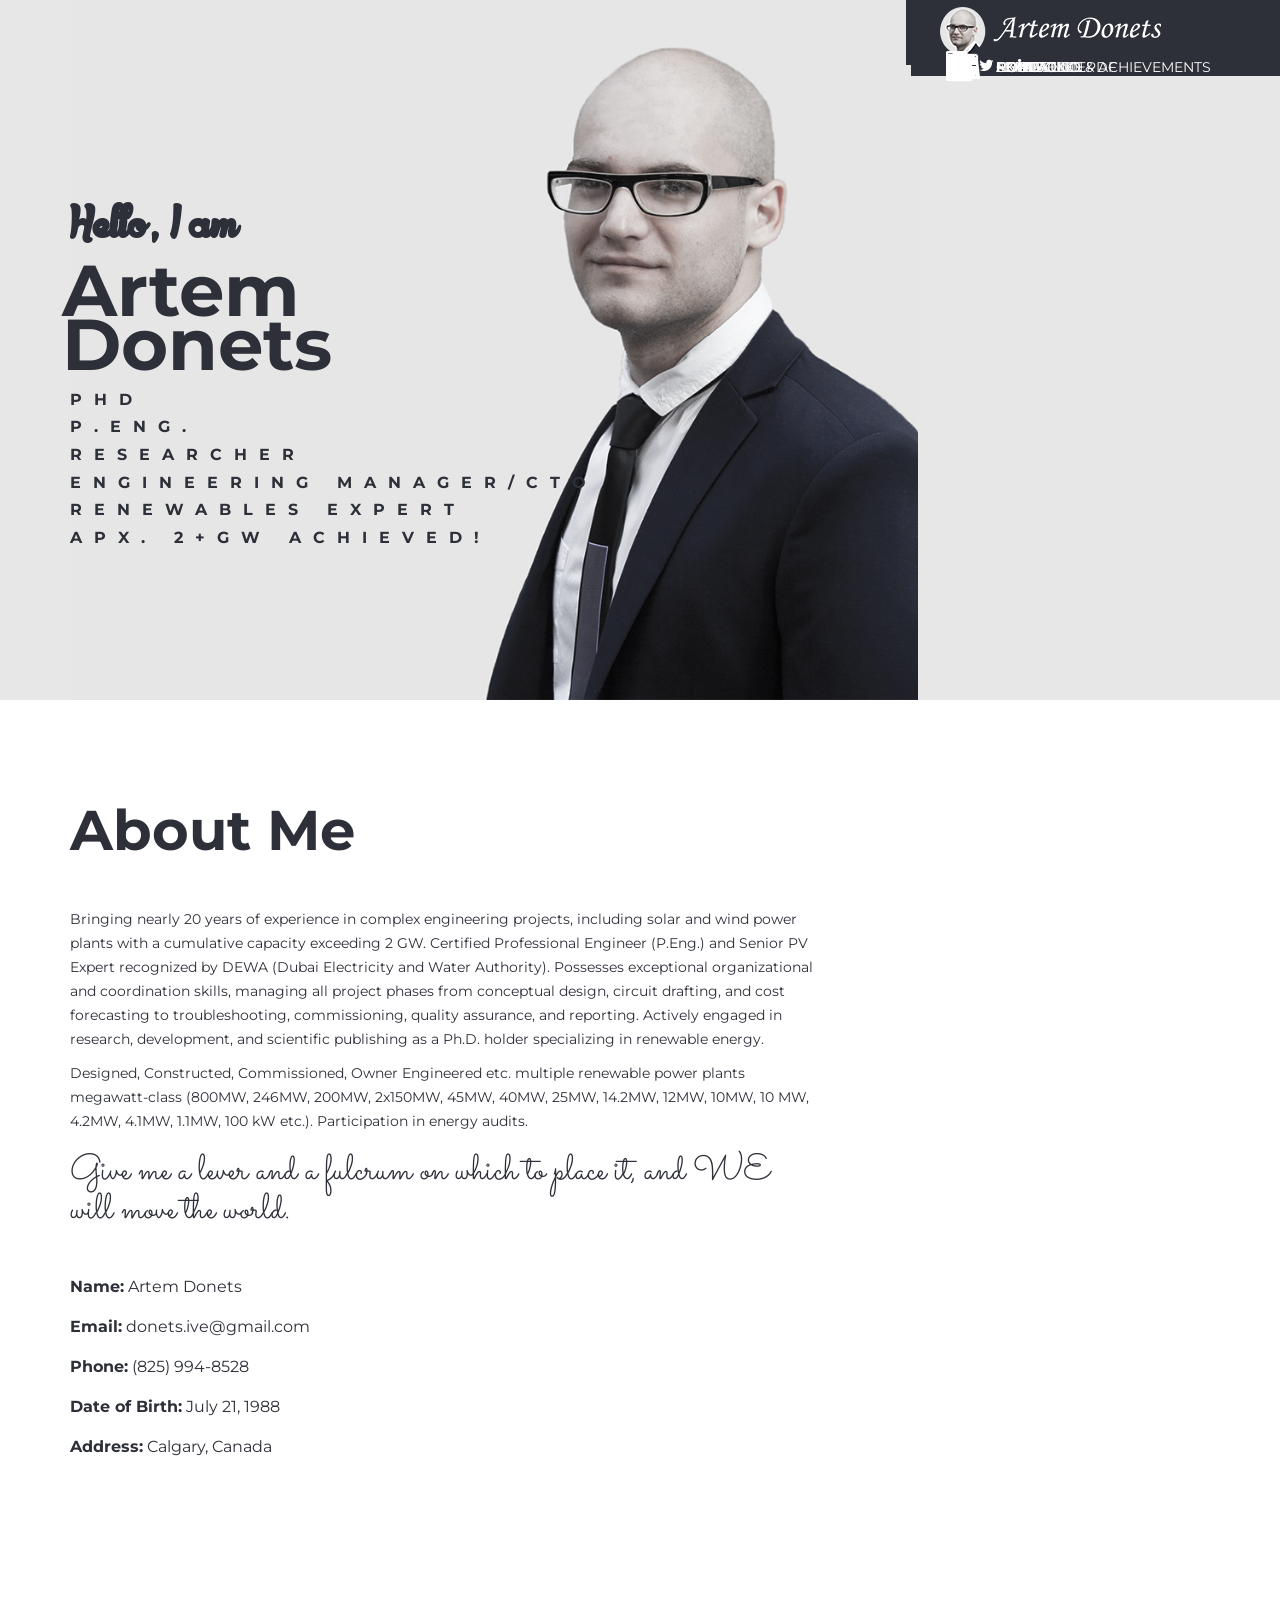
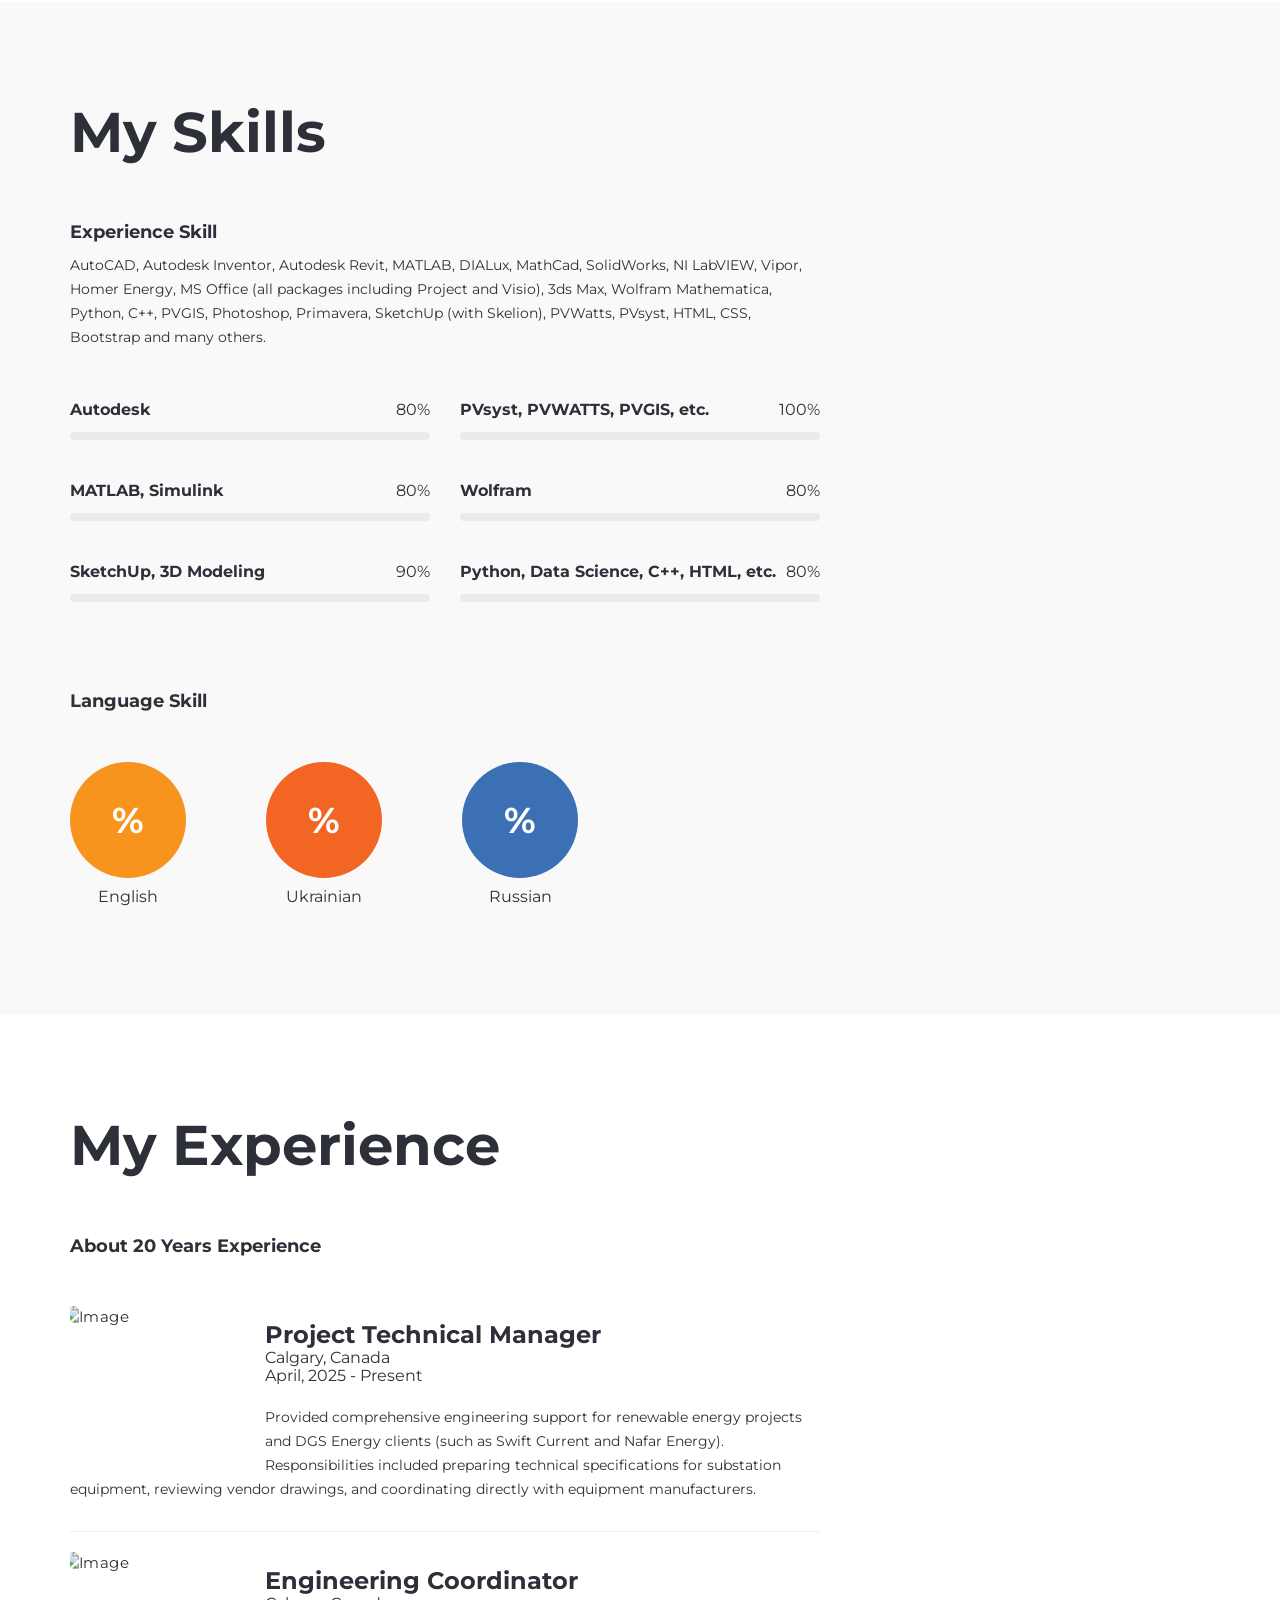
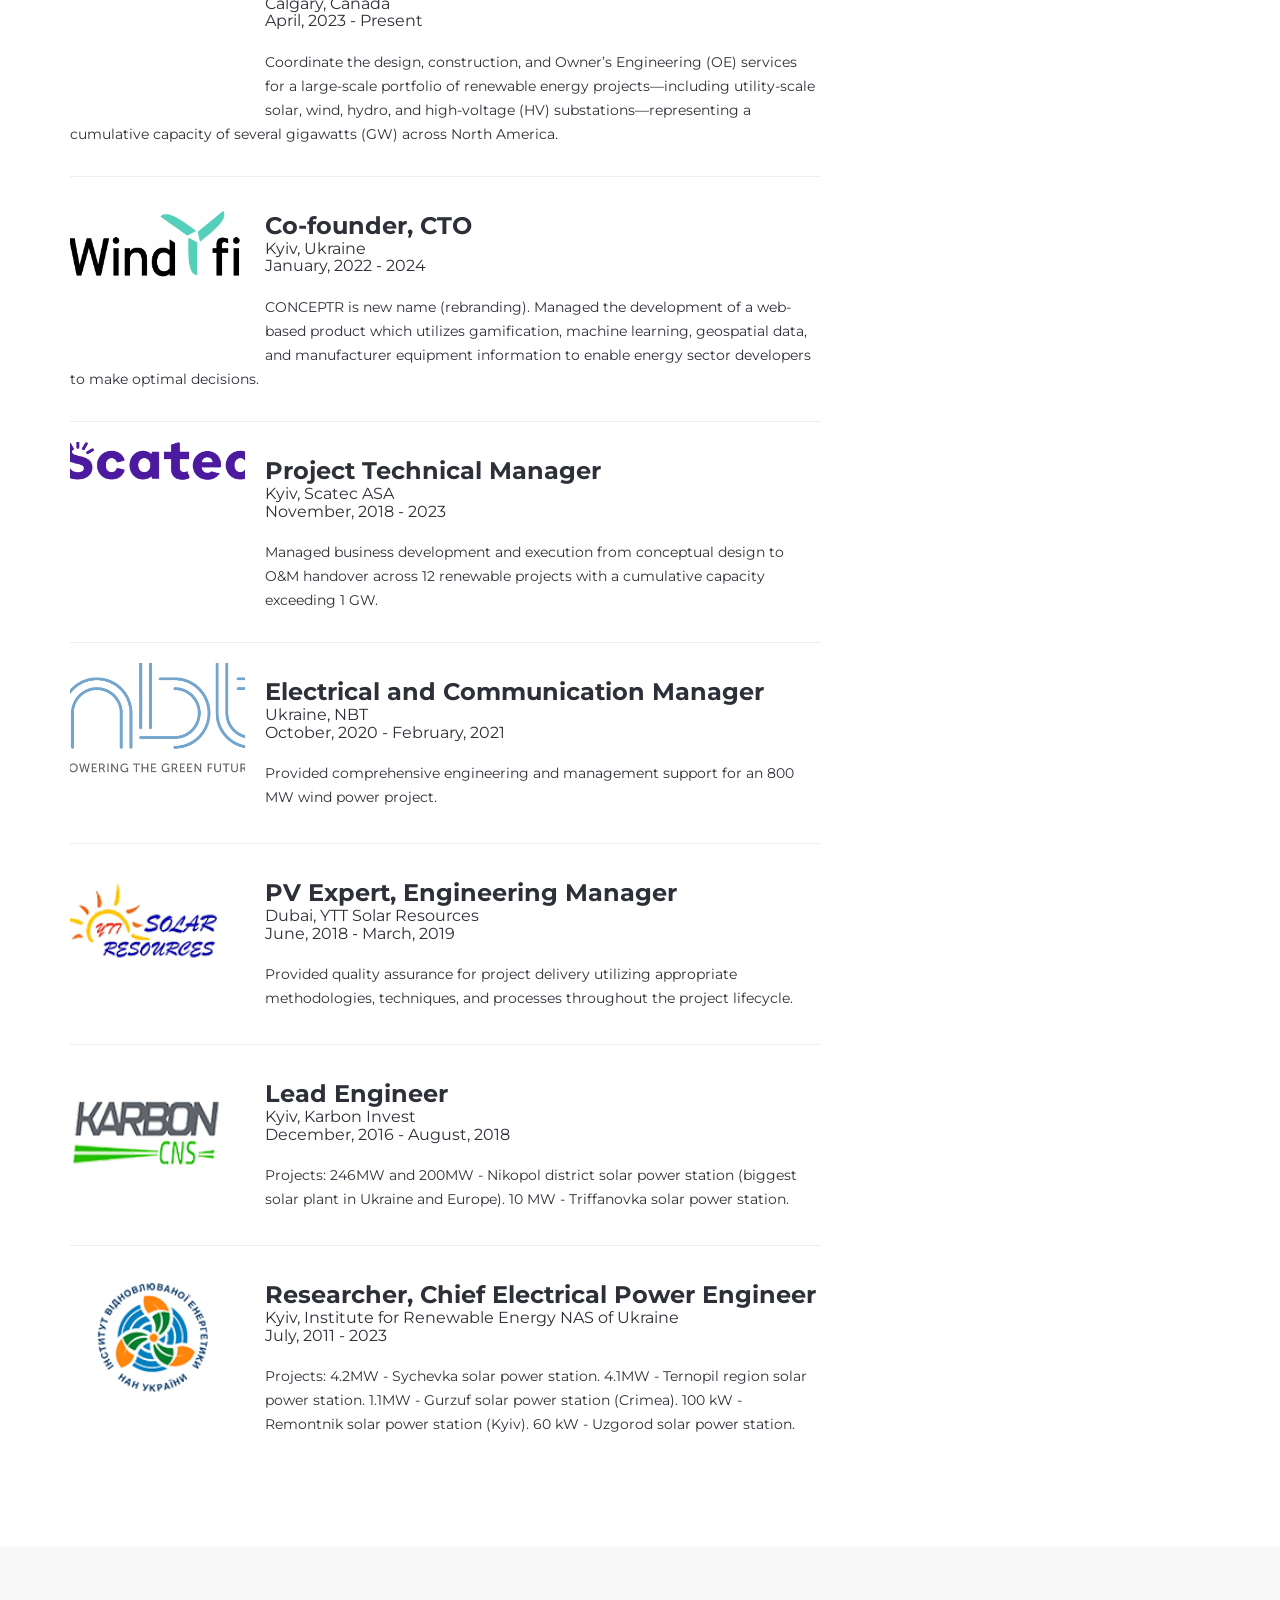
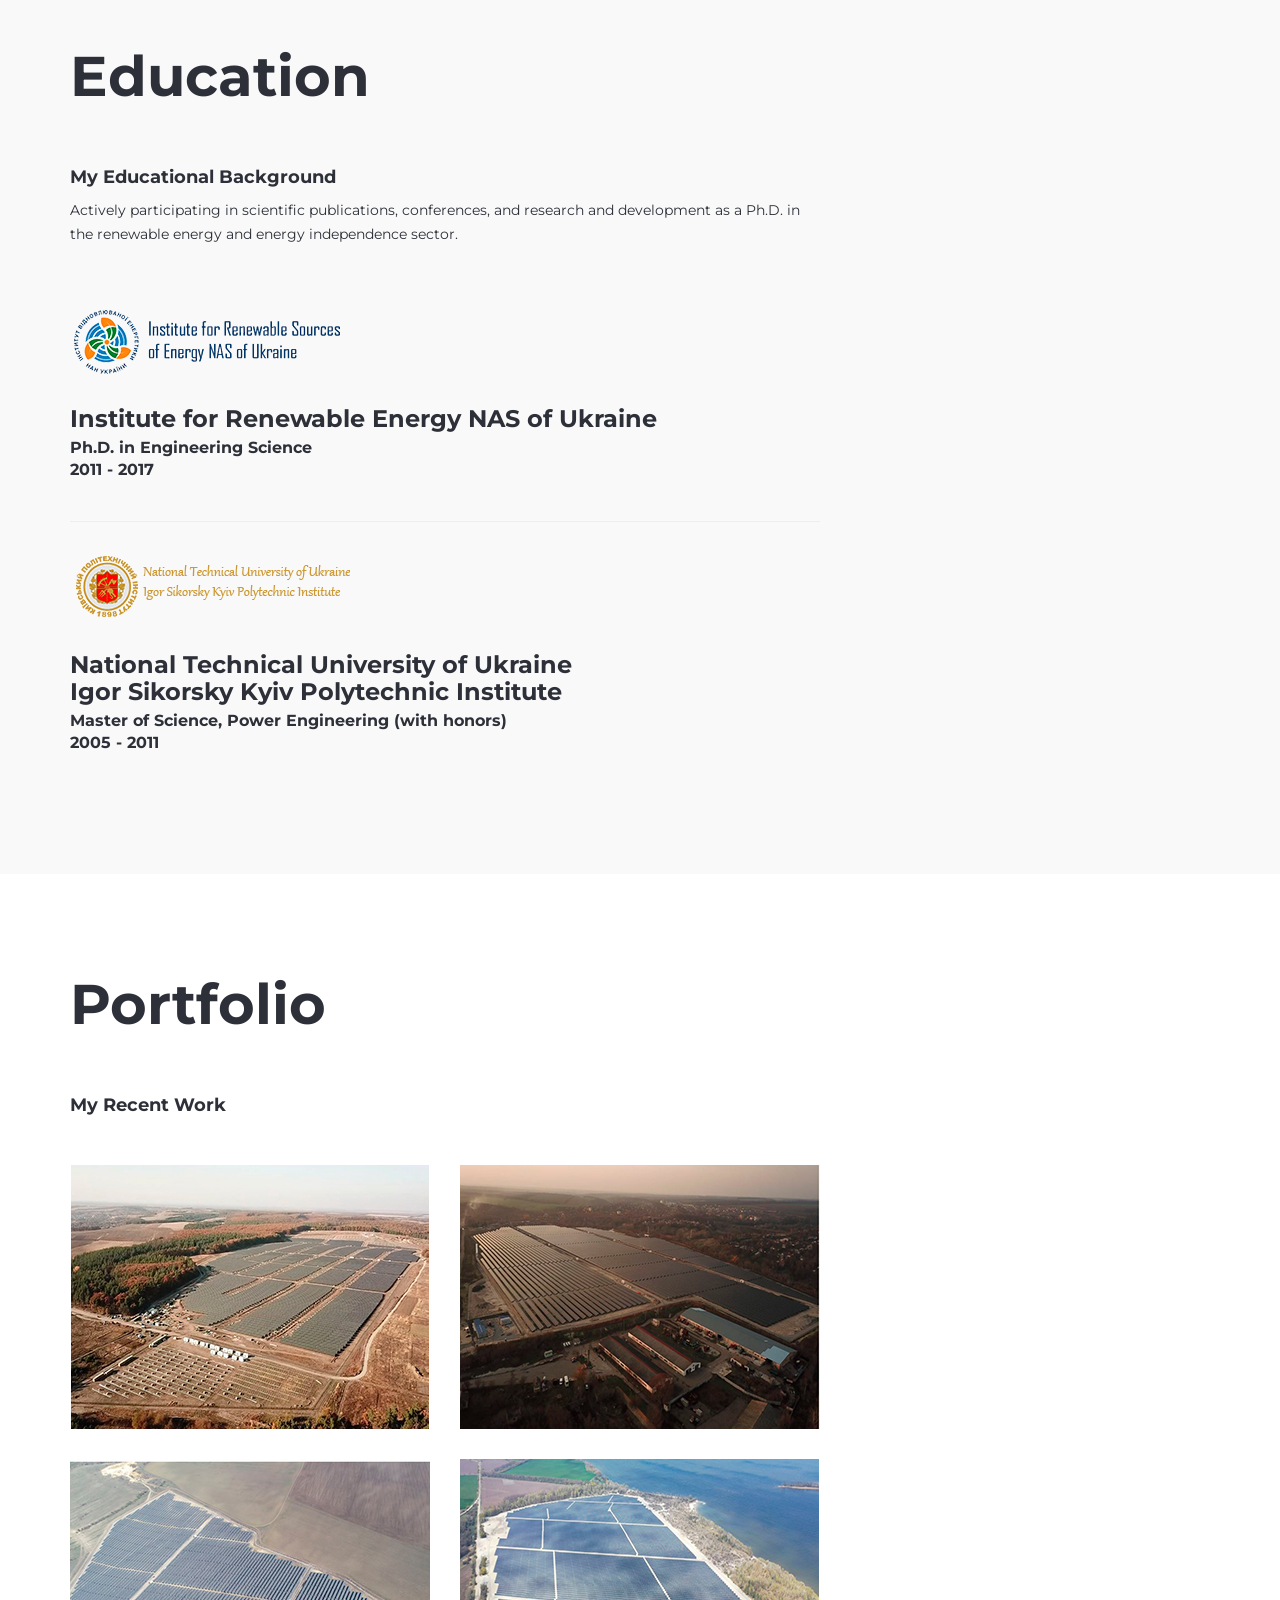
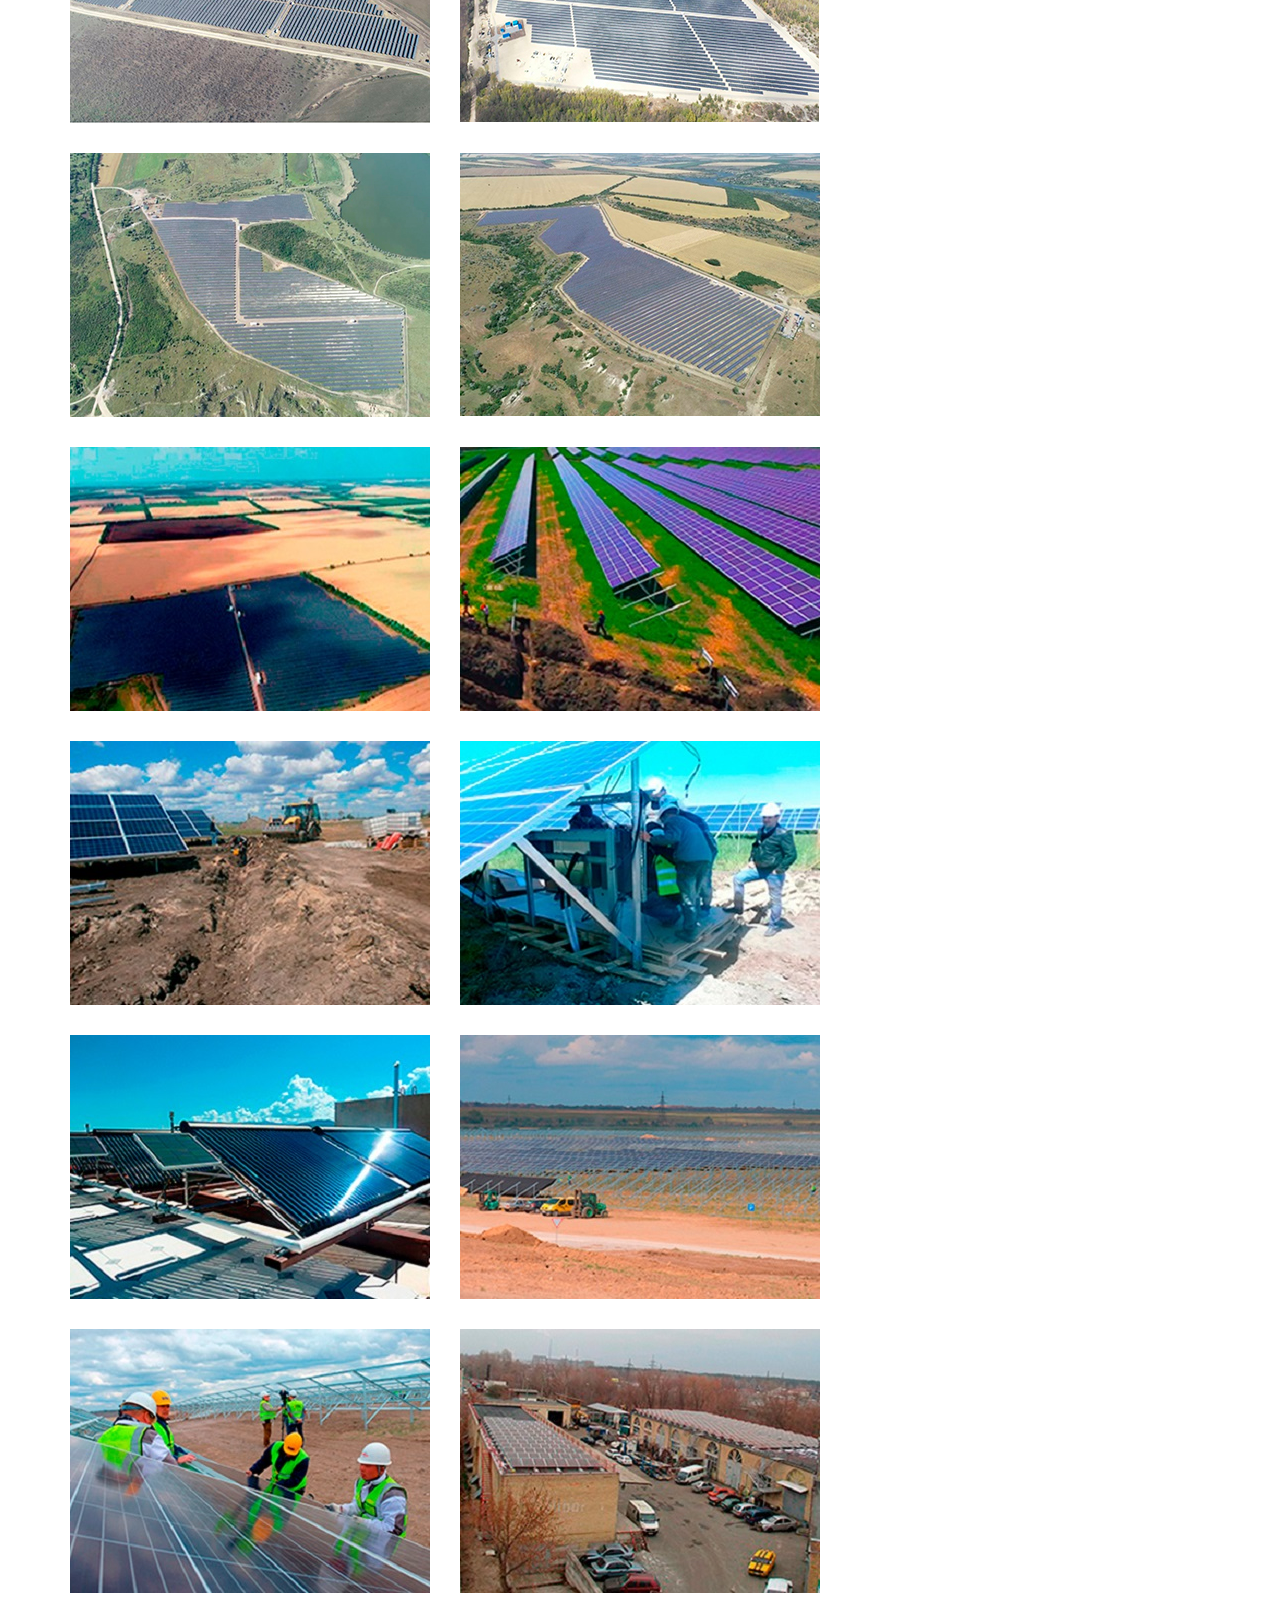
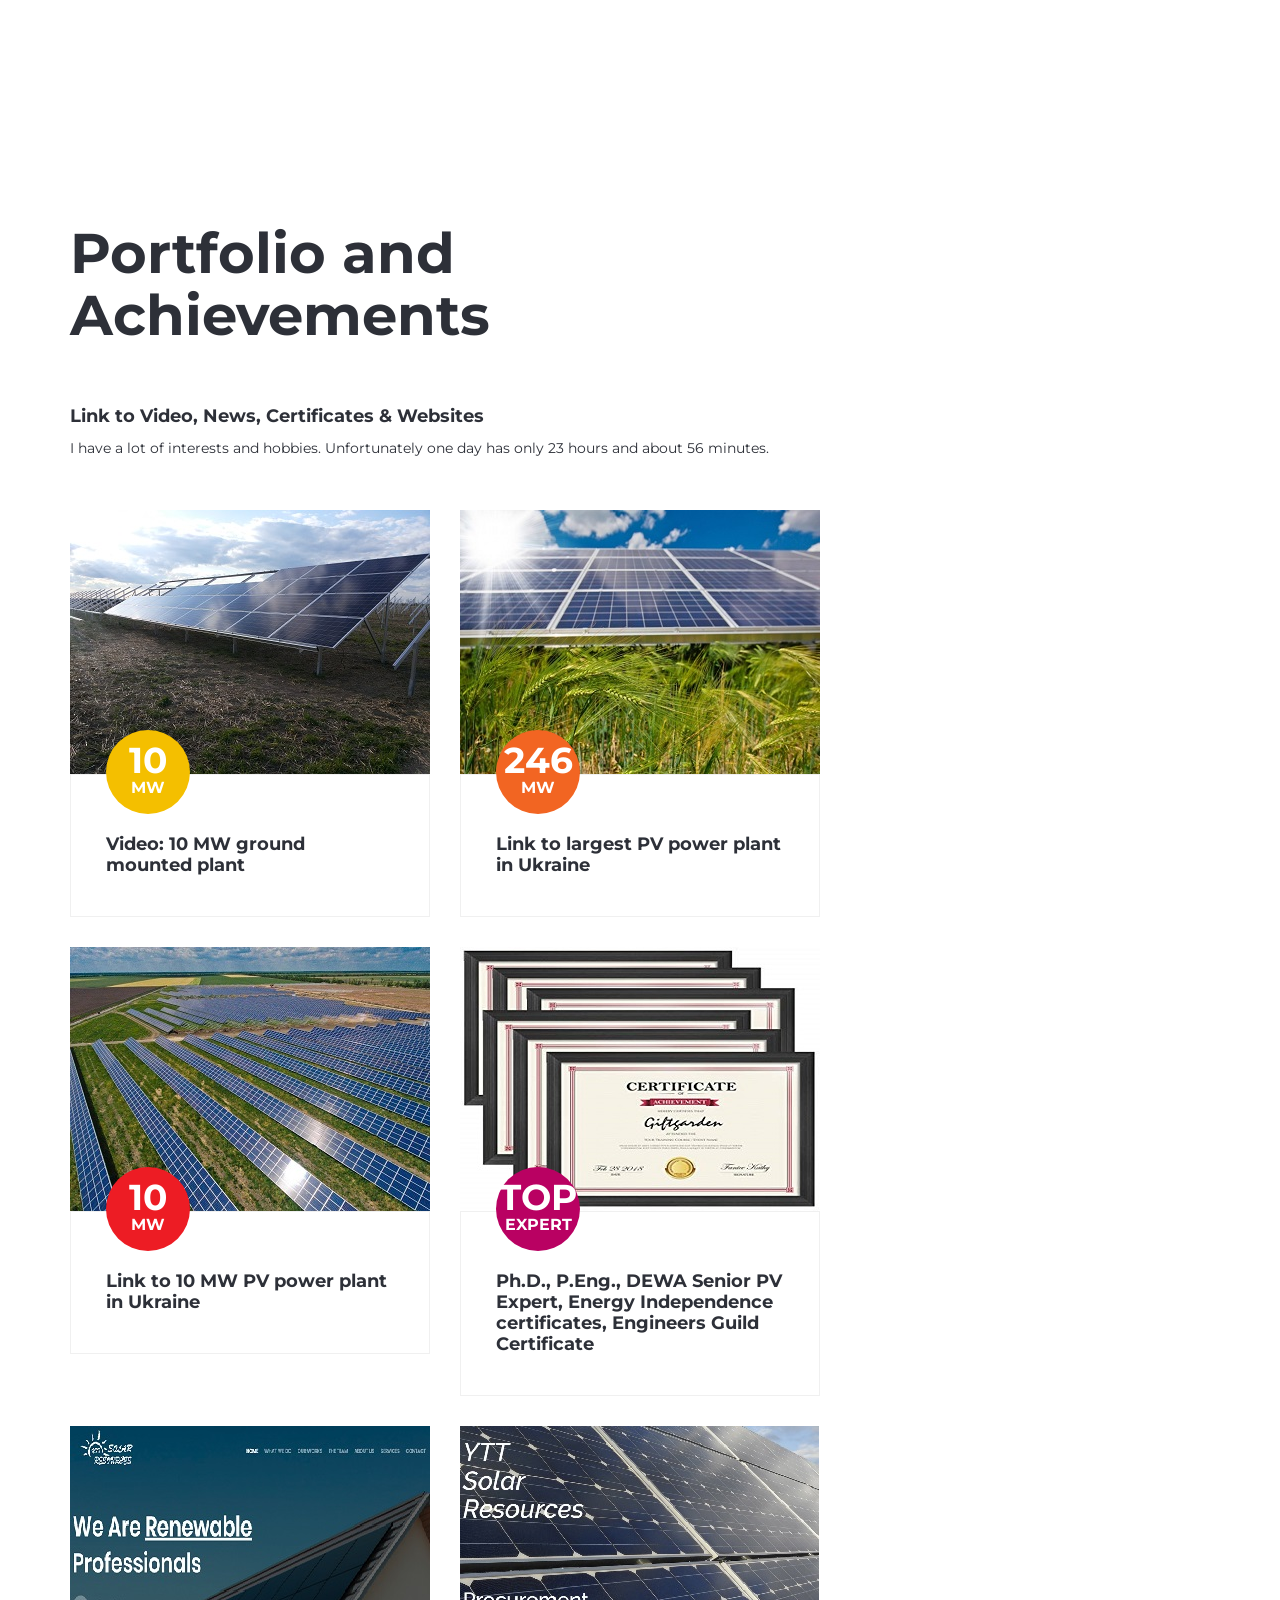
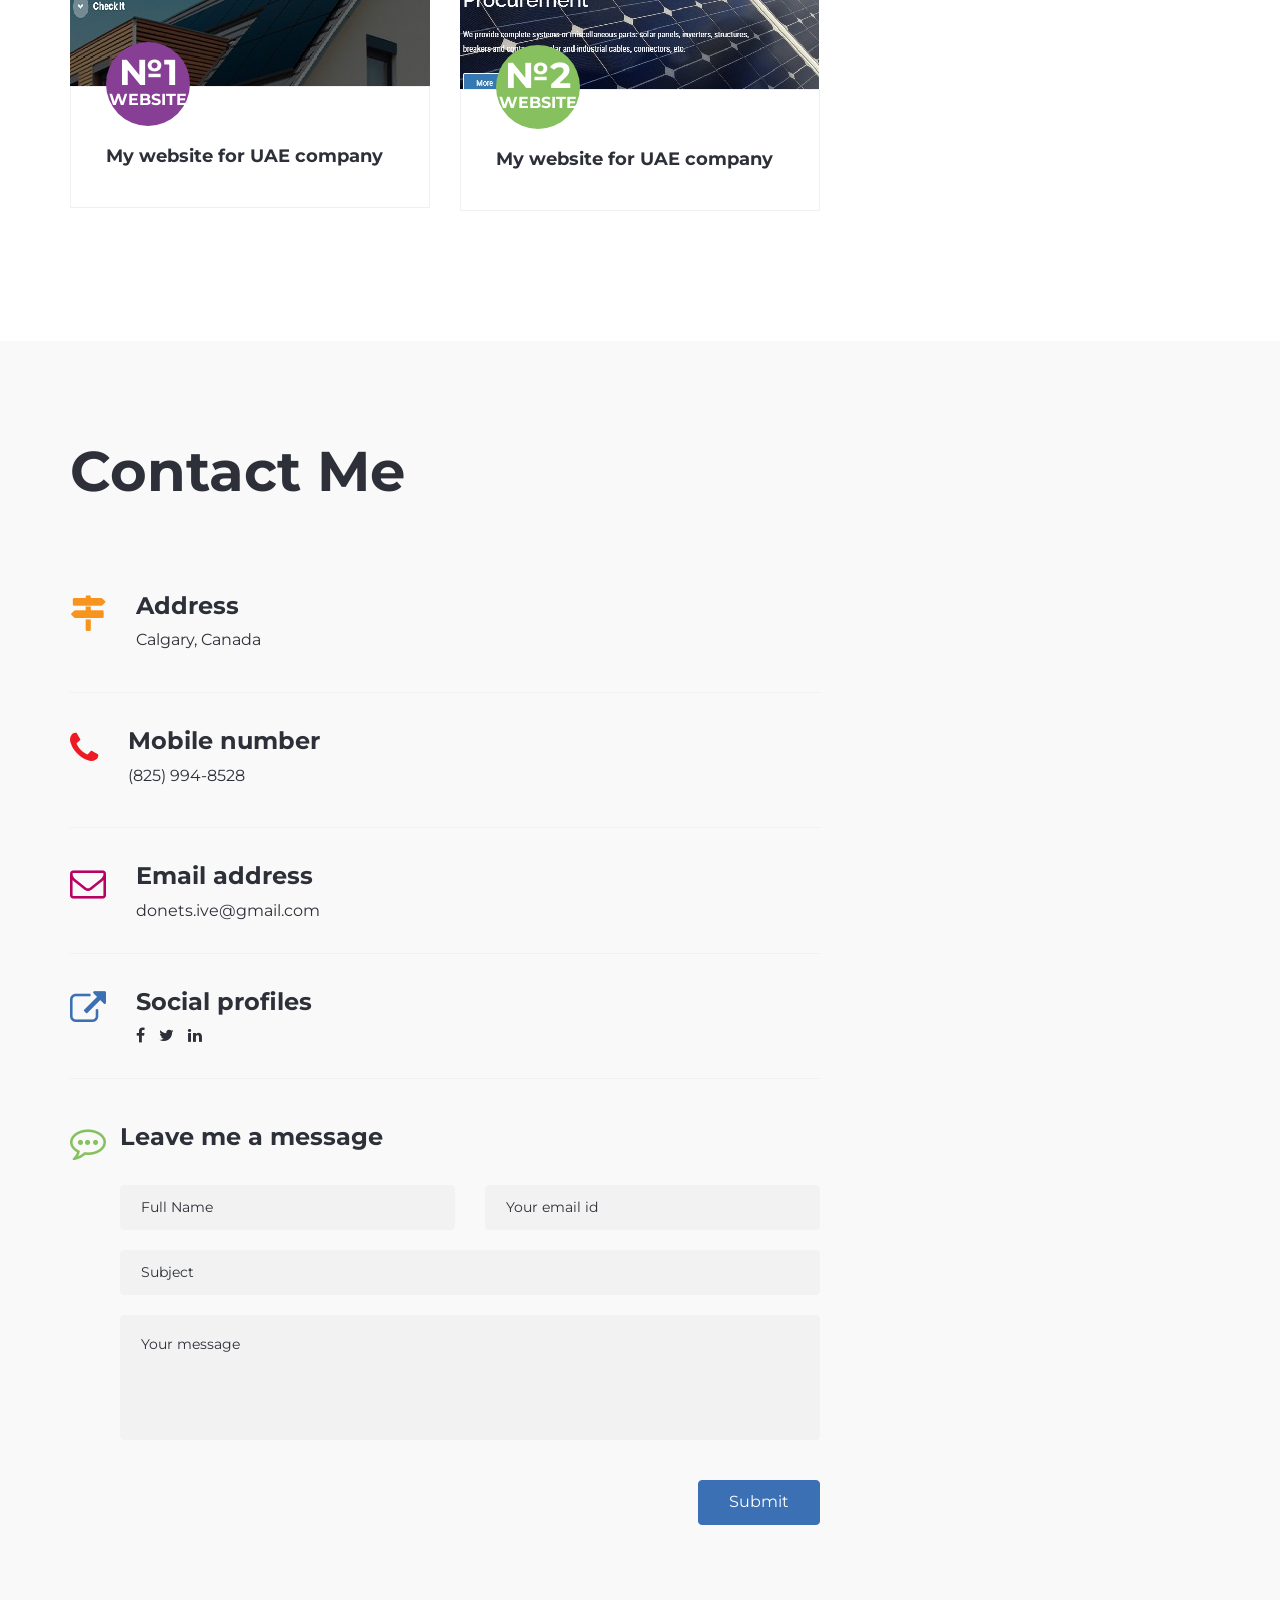
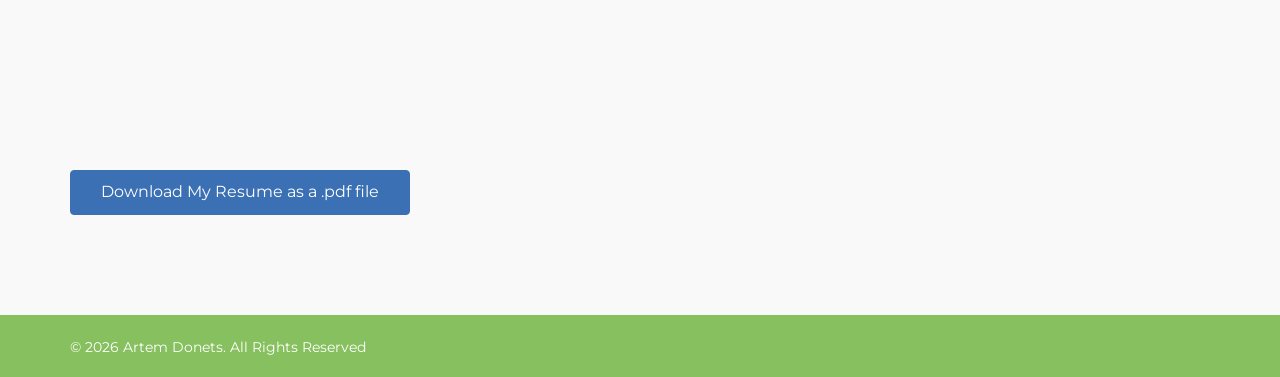
==== index.html @ 55b2a214 "update revision 2026" ====
<!DOCTYPE html>
<html lang="en">
    <head>
        <meta charset="utf-8">
        <meta http-equiv="X-UA-Compatible" content="IE=edge">
        <meta name="viewport" content="width=device-width, initial-scale=1">
        <meta name="author" content="Bio Theme">
        <meta name="description" content="">

        <title>Resume | Donets Artem</title>
        
        <!-- CSS -->
        <link rel="stylesheet" href="css/bootstrap.min.css">
        <link rel="stylesheet" href="css/font-awesome.min.css">       
        <link rel="stylesheet" href="css/magnific-popup.css">       
        <link rel="stylesheet" href="css/animate.css">       
        <link rel="stylesheet" href="css/main.css"> 
        <link rel="stylesheet" href="css/responsive.css"> 

        <!-- Fonts -->
        <link href="https://fonts.googleapis.com/css?family=Montserrat:400,700|Sacramento" rel="stylesheet">
        
        <!-- icons -->
        <link rel="icon" href="images/ico/favicon.ico"> 
        <link rel="apple-touch-icon-precomposed" sizes="144x144" href="images/ico/apple-touch-icon-144-precomposed.png">
        <link rel="apple-touch-icon-precomposed" sizes="114x114" href="images/ico/apple-touch-icon-114-precomposed.png">
        <link rel="apple-touch-icon-precomposed" sizes="72x72" href="images/ico/apple-touch-icon-72-precomposed.png">
        <link rel="apple-touch-icon-precomposed" sizes="57x57" href="images/ico/apple-touch-icon-57-precomposed.png">    

        <!-- HTML5 shim and Respond.js for IE8 support of HTML5 elements and media queries -->
        <!-- WARNING: Respond.js doesn't work if you view the page via file:// -->
        <!--[if lt IE 9]>
          <script src="https://oss.maxcdn.com/html5shiv/3.7.2/html5shiv.min.js"></script>
          <script src="https://oss.maxcdn.com/respond/1.4.2/respond.min.js"></script>
        <![endif]-->
    
    </head>
    <body>
        <div class="main-wrapper home-one">
            <div id="navigation" class="menu-one">
                <div class="navbar navbar-fixed-top">
                    <div class="navbar-header">
                        <button type="button" class="navbar-toggle collapsed" data-toggle="collapse" data-target=".navbar-collapse">
                            <span class="sr-only">Toggle navigation</span>
                            <span class="icon-bar"></span>
                            <span class="icon-bar"></span>
                            <span class="icon-bar"></span>
                        </button>
                        <div class="navbar-brand logo">
                            <a href="resume/CV_Artem_Donets_2026.pdf"><img class="img-responsive" src="images/logo.png" alt="Image" ></a> 
                        </div> 
                    </div>
                                   
                    <nav id="mainmenu" class="collapse navbar-collapse">
                        <ul class="nav navbar-nav">          
                            <li  class="scroll current dropdown"><a href="#home-banner">
                                <span><i class="fa fa-hand-peace-o" aria-hidden="true"></i>Home</span></a>
                            </li>               
                            <li class="scroll"><a href="#about">
                                <span><i class="fa fa-user-secret" aria-hidden="true"></i>About me</span></a>
                            </li>               
                            <li class="scroll"><a href="#skill">
                                <span><i class="fa fa-sliders" aria-hidden="true"></i>Skills</span></a>
                             </li>     
                            <li class="scroll"><a href="#exprience">
                                <span><i class="fa fa-briefcase" aria-hidden="true"></i>Experience</span></a>
                            </li>               
                            <li class="scroll"><a href="#education">
                                <span><i class="fa fa-leanpub" aria-hidden="true"></i>Education</span></a>
                            </li>               
                            <li class="scroll"><a href="#portfolio">
                                <span><i class="fa fa-picture-o" aria-hidden="true"></i>Portfolio</span></a>
                            </li> 
                            <li class="scroll"><a href="#blog">
                                <span><i class="fa fa-file-text-o" aria-hidden="true"></i>Portfolio & Achievements</span></a>
                            </li>                             
                            <li class="scroll"><a href="#contact">
                                <span><i class="fa fa-volume-control-phone" aria-hidden="true"></i>Contact</span></a>
                            </li>            
                            <li class="scroll"><a href="#profile">
                                <span><i class="fa fa-floppy-o" aria-hidden="true"></i>My Resume.pdf</span></a>
                            </li>               
                            <li>
                                <ul class="social list-inline">
                                    <li><a href="https://www.facebook.com/kpi.donar"><i class="fa fa-facebook" aria-hidden="true"></i></a></li>
                                    <li><a href="#"><i class="fa fa-twitter" aria-hidden="true"></i></a></li>
                                    <li><a href="https://www.linkedin.com/in/artem-donets-a1a90380/"><i class="fa fa-linkedin" aria-hidden="true"></i></a></li>
                                </ul>
                            </li>                                          
                        </ul>
                    </nav>
                </div><!-- navbar -->                                
            </div><!-- navigation -->

            <div id="home-banner" class="home-banner-one">
                <div class="container">
                    <div class="row">
                        <div class="col-sm-9">
                            <div class="banner-content">
                                <div class="banner-info">
                                    <h1>Hello, I am</h1>
                                    <h2>Artem<p>Donets</p></h2>
                                    <h3><p>PhD</p><p>P.Eng.</p><p>Researcher</p><p>Engineering Manager/CTO</p><p>Renewables Expert</p><p>apx. 2+GW achieved!</p></h3>
                                </div>
                            </div>
                        </div>
                    </div><!-- row -->
                </div><!-- container -->
            </div><!-- home-banner --> 

            <div id="about" class="about-section section-padding">
                <div class="container">
                    <div class="row">
                        <div class="col-sm-8">
                            <div class="section-title">
                                <h1>About Me</h1>
                            </div>
                            <div class="about-info">
                                <p>Bringing nearly 20 years of experience in complex engineering projects, including solar and wind power plants with a cumulative capacity exceeding 2 GW. Certified Professional Engineer (P.Eng.) and Senior PV Expert recognized by DEWA (Dubai Electricity and Water Authority). Possesses exceptional organizational and coordination skills, managing all project phases from conceptual design, circuit drafting, and cost forecasting to troubleshooting, commissioning, quality assurance, and reporting. Actively engaged in research, development, and scientific publishing as a Ph.D. holder specializing in renewable energy.</p>
                                <p>Designed, Constructed, Commissioned, Owner Engineered etc. multiple renewable power plants megawatt-class (800MW, 246MW, 200MW, 2x150MW, 45MW, 40MW, 25MW, 14.2MW, 12MW, 10MW, 10 MW, 4.2MW, 4.1MW, 1.1MW, 100 kW etc.). Participation in energy audits.</p>
                                <div class="signature">
                                    <h1>Give me a lever and a fulcrum on which to place it, and WE will move the world.</h1>
                                </div>
                            </div>
                            <address>
                                <p><span>Name:</span> Artem Donets</p>
                                <p><span>Email:</span> donets.ive@gmail.com</p>
                                <p><span>Phone:</span> (825) 994-8528</p>
                                <p><span>Date of Birth:</span> July 21, 1988</p>
                                <p><span>Address:</span> Calgary, Canada</p>
                            </address>                       
                        </div>
                    </div><!-- row -->
                </div><!-- container -->
            </div><!-- about section -->

            <div id="skill" class="skill-section bg-color section-padding">
                <div class="container">
                    <div class="row">
                        <div class="col-sm-8">
                            <div class="section-content">
                                <div class="section-title">
                                    <h1>My Skills</h1>
                                </div>
                                <div class="text-info">
                                    <h4>Experience Skill</h4>
                                    <p>AutoCAD, Autodesk Inventor, Autodesk Revit, MATLAB, DIALux, MathCad, SolidWorks, NI LabVIEW, Vipor, Homer Energy, MS Office (all packages including Project and Visio), 3ds Max, Wolfram Mathematica, Python, C++, PVGIS, Photoshop, Primavera, SketchUp (with Skelion), PVWatts, PVsyst, HTML, CSS, Bootstrap and many others.</p>
                                </div>
                                <div class="progress-content">
                                    <div class="rating-bar bar-left">
                                        <label>Autodesk</label>
                                        <span class="rating-count pull-right">80%</span>
                                        <div class="skill-progress">
                                            <div class="progress">
                                                <div class="progress-bar" role="progressbar" aria-valuenow="80" aria-valuemin="0" aria-valuemax="100" >
                                                </div>
                                            </div>
                                        </div>
                                        <label>MATLAB, Simulink</label>
                                        <span class="rating-count pull-right">80%</span>
                                        <div class="skill-progress">
                                            <div class="progress">
                                                <div class="progress-bar bar1" role="progressbar" aria-valuenow="80" aria-valuemin="0" aria-valuemax="100" >
                                                </div>
                                            </div>
                                        </div>
                                        <label>SketchUp, 3D Modeling</label>
                                        <span class="rating-count pull-right">90%</span>
                                        <div class="skill-progress">
                                            <div class="progress">
                                                <div class="progress-bar bar2" role="progressbar" aria-valuenow="90" aria-valuemin="0" aria-valuemax="100" >
                                                </div>
                                            </div>
                                        </div>
                                    </div>                                

                                    <div class="skill rating-bar bar-right">
                                        <label>PVsyst, PVWATTS, PVGIS, etc.</label>
                                        <span class="rating-count pull-right">100%</span>
                                        <div class="skill-progress">
                                            <div class="progress">
                                                <div class="progress-bar bar3" role="progressbar" aria-valuenow="100" aria-valuemin="0" aria-valuemax="100" >
                                                </div>
                                            </div>
                                        </div>
                                        <label>Wolfram</label>
                                        <span class="rating-count pull-right">80%</span>
                                        <div class="skill-progress">
                                            <div class="progress">
                                                <div class="progress-bar bar4" role="progressbar" aria-valuenow="80" aria-valuemin="0" aria-valuemax="100" >
                                                </div>
                                            </div>
                                        </div>
                                        <label>Python, Data Science, C++, HTML, etc.</label>
                                        <span class="rating-count pull-right">80%</span>
                                        <div class="skill-progress">
                                            <div class="progress">
                                                <div class="progress-bar bar5" role="progressbar" aria-valuenow="50" aria-valuemin="0" aria-valuemax="100" >
                                                </div>
                                            </div>
                                        </div>
                                    </div> 
                                </div>                               

                                <div class="language-skill">
                                    <div class="text-info">
                                        <h4>Language Skill</h4>
                                    </div>
                                    <ul>
                                        <li class="chart" data-percent="90">
                                            <span class="percent"></span>
                                            <h5>English</h5>
                                        </li>
                                        <li class="chart" data-percent="100">
                                            <span class="percent percent1"></span>
                                            <h5>Ukrainian</h5>
                                        </li>
                                        <li class="chart" data-percent="100">
                                            <span class="percent percent2"></span>
                                            <h5>Russian</h5>
                                        </li>                                    
                                    </ul>
                                </div><!-- more skill -->                             
                            </div>                                             
                        </div>
                    </div><!-- row -->
                </div><!-- container -->
            </div><!-- skill section -->

            <div id="exprience" class="exprience-section section-padding">
                <div class="container">
                    <div class="row">
                        <div class="col-sm-8">
                            <div class="section-title">
                                <h1>My Experience</h1>
                            </div>
                            <div class="text-info">
                                <h4>About 20 Years Experience</h4>
                            </div>

                            <div class="exprience">
                                <div class="exprience-image">
                                    <img class="img-responsive" src="images/exprience/DGS Energy.png" alt="Image">
                                </div>
                                <div class="exprience-info">
                                    <h3>Project Technical Manager</h3>
                                    <h5>Calgary, Canada<p>April, 2025 - Present</p></h5>
    
                                    <p>Provided comprehensive engineering support for renewable energy projects and DGS Energy clients (such as Swift Current and Nafar Energy). Responsibilities included preparing technical specifications for substation equipment, reviewing vendor drawings, and coordinating directly with equipment manufacturers.</p>
                                </div>                            
                            </div>
                            <hr>

                            <div class="exprience">
                                <div class="exprience-image">
                                    <img class="img-responsive" src="images/exprience/TetraTech.png" alt="Image">
                                </div>
                                <div class="exprience-info">
                                    <h3>Engineering Coordinator</h3>
                                    <h5>Calgary, Canada<p>April, 2023 - Present</p></h5>
    
                                    <p>Coordinate the design, construction, and Owner’s Engineering (OE) services for a large-scale portfolio of renewable energy projects—including utility-scale solar, wind, hydro, and high-voltage (HV) substations—representing a cumulative capacity of several gigawatts (GW) across North America.</p>
                                </div>                            
                            </div>
                            <hr>

                            <div class="exprience">
                                <div class="exprience-image">
                                    <img class="img-responsive" src="images/exprience/Windyfi.png" alt="Image">
                                </div>
                                <div class="exprience-info">
                                    <h3>Co-founder, CTO</h3>
                                    <h5>Kyiv, Ukraine<p>January, 2022 - 2024</p></h5>
    
                                    <p>CONCEPTR is new name (rebranding). Managed the development of a web-based product which utilizes gamification, machine learning, geospatial data, and manufacturer equipment information to enable energy sector developers to make optimal decisions.</p>
                                </div>                            
                            </div>
                            <hr>
                
                            <div class="exprience">
                                <div class="exprience-image">
                                    <img class="img-responsive" src="images/exprience/1.png" alt="Image">
                                </div>
                                <div class="exprience-info">
                                    <h3>Project Technical Manager</h3>
                                    <h5>Kyiv, Scatec ASA<p>November, 2018 - 2023</p></h5>
    
                                    <p>Managed business development and execution from conceptual design to O&M handover across 12 renewable projects with a cumulative capacity exceeding 1 GW.</p>
                                </div>                            
                            </div>
                            <hr>

                            <div class="exprience">
                                <div class="exprience-image">
                                    <img class="img-responsive" src="images/exprience/5.png" alt="Image">
                                </div>
                                <div class="exprience-info">
                                    <h3>Electrical and Communication Manager</h3>
                                    <h5>Ukraine, NBT<p>October, 2020 - February, 2021</p></h5>
                                    <p>Provided comprehensive engineering and management support for an 800 MW wind power project.</p>
                                </div>                            
                            </div>
                            <hr>

                            <div class="exprience">
                                <div class="exprience-image">
                                    <img class="img-responsive" src="images/exprience/2.png" alt="Image">
                                </div>
                                <div class="exprience-info">
                                    <h3>PV Expert, Engineering Manager</h3>
                                    <h5>Dubai, YTT Solar Resources<p>June, 2018 - March, 2019</p></h5>
                                    <p>Provided quality assurance for project delivery utilizing appropriate methodologies, techniques, and processes throughout the project lifecycle.</p>
                                </div>                            
                            </div>
                            <hr>

                            <div class="exprience">
                                <div class="exprience-image">
                                    <img class="img-responsive" src="images/exprience/3.png" alt="Image">
                                </div>
                                <div class="exprience-info">
                                    <h3>Lead Engineer</h3>
                                    <h5>Kyiv, Karbon Invest<p>December, 2016 - August, 2018</p></h5>
                                    <p>Projects: 246MW and 200MW - Nikopol district solar power station (biggest solar plant in Ukraine and Europe). 10 MW - Triffanovka solar power station.</p>
                                </div>                            
                            </div>
                            <hr>

                            <div class="exprience">
                                <div class="exprience-image">
                                    <img class="img-responsive" src="images/exprience/4.png" alt="Image">
                                </div>
                                <div class="exprience-info">
                                    <h3>Researcher, Chief Electrical Power Engineer</h3>
                                    <h5>Kyiv, Institute for Renewable Energy NAS of Ukraine<p>July, 2011 - 2023</p></h5>
                                    <p>Projects: 4.2MW - Sychevka solar power station. 4.1MW - Ternopil region solar power station. 1.1MW - Gurzuf solar power station (Crimea). 100 kW - Remontnik solar power station (Kyiv). 60 kW - Uzgorod solar power station.</p>
                                </div>                            
                            </div>
                        </div>
                    </div><!-- row -->
                </div><!-- container -->
            </div><!-- exprience section -->

            <div id="education" class="education-section bg-color section-padding">
                <div class="container">
                    <div class="row">
                        <div class="col-sm-8">
                            <div class="section-content">
                                <div class="section-title">
                                    <h1>Education</h1>
                                </div>
                                <div class="text-info">
                                    <h4>My Educational Background</h4>
                                    <p>Actively participating in scientific publications, conferences, and research and development as a Ph.D. in the renewable energy and energy independence sector.</p>
                                </div>
                                <div class="education-info">
                                    <img class="img-responsive" src="images/education/1.png" alt="Image">
                                    <h3>Institute for Renewable Energy NAS of Ukraine</h3>
                                    <h5>Ph.D. in Engineering Science</h5>
                                    <h6>2011 - 2017</h6>
                                </div>
                                <hr>
                                <div class="education-info">
                                    <img class="img-responsive" src="images/education/2.png" alt="Image">
                                    <h3>National Technical University of Ukraine<p>Igor Sikorsky Kyiv Polytechnic Institute</p></h3>
                                    <h5>Master of Science, Power Engineering (with honors)</h5>
                                    <h6>2005 - 2011</h6>
                                </div>
                            </div>
                        </div>
                    </div><!-- row -->
                </div><!-- container -->
            </div><!-- education section -->

            <div id="portfolio" class="portfolio-section section-padding">
                <div class="container">
                    <div class="row">
                        <div class="col-sm-8">
                            <div class="section-title">
                                <h1>Portfolio</h1>
                            </div>
                            <div class="text-info">
                                <h4>My Recent Work</h4>
                            </div>
                            <div class="portfolio-content">
                                <div class="row">
                                    <div class="col-sm-6">
                                        <div class="portfolio-item">
                                            <img class="img-responsive" src="images/portfolio/bog.jpg" alt="Image">
                                            <div class="portfolio-overlay">
                                                <div class="portfolio-info">
                                                    <a href="images/portfolio/bog.jpg"><i class="fa fa-camera-retro" aria-hidden="true"></i></a>
                                                    <h3>45 MW</h3>
                                                    <p>Ground mounted solar plant</p>
                                                </div>
                                            </div>
                                        </div>
                                    </div>
                                    <div class="col-sm-6">
                                        <div class="portfolio-item">
                                            <img class="img-responsive" src="images/portfolio/kam.jpg" alt="Image">
                                            <div class="portfolio-overlay">
                                                <div class="portfolio-info">
                                                    <a href="images/portfolio/kam.jpg"><i class="fa fa-camera-retro" aria-hidden="true"></i></a>
                                                    <h3>25 MW</h3>
                                                    <p>Ground mounted solar plant</p>
                                                </div>
                                            </div>
                                        </div>
                                    </div>
                                    <div class="col-sm-6">
                                        <div class="portfolio-item">
                                            <img class="img-responsive" src="images/portfolio/prog.jpg" alt="Image">
                                            <div class="portfolio-overlay">
                                                <div class="portfolio-info">
                                                    <a href="images/portfolio/prog.jpg"><i class="fa fa-camera-retro" aria-hidden="true"></i></a>
                                                    <h3>150 MW</h3>
                                                    <p>Ground mounted solar plant</p>
                                                </div>
                                            </div>
                                        </div>
                                    </div>
                                    <div class="col-sm-6">
                                        <div class="portfolio-item">
                                            <img class="img-responsive" src="images/portfolio/chig.jpg" alt="Image">
                                            <div class="portfolio-overlay">
                                                <div class="portfolio-info">
                                                    <a href="images/portfolio/chig.jpg"><i class="fa fa-camera-retro" aria-hidden="true"></i></a>
                                                    <h3>40 MW</h3>
                                                    <p>Ground mounted solar plant</p>
                                                </div>
                                            </div>
                                        </div>
                                    </div>
                                    <div class="col-sm-6">
                                        <div class="portfolio-item">
                                            <img class="img-responsive" src="images/portfolio/afa.jpg" alt="Image">
                                            <div class="portfolio-overlay">
                                                <div class="portfolio-info">
                                                    <a href="images/portfolio/afa.jpg"><i class="fa fa-camera-retro" aria-hidden="true"></i></a>
                                                    <h3>10 MW</h3>
                                                    <p>Ground mounted solar plant</p>
                                                </div>
                                            </div>
                                        </div>
                                    </div>
                                    <div class="col-sm-6">
                                        <div class="portfolio-item">
                                            <img class="img-responsive" src="images/portfolio/tab.jpg" alt="Image">
                                            <div class="portfolio-overlay">
                                                <div class="portfolio-info">
                                                    <a href="images/portfolio/tab.jpg"><i class="fa fa-camera-retro" aria-hidden="true"></i></a>
                                                    <h3>12 MW</h3>
                                                    <p>Ground mounted solar plant</p>
                                                </div>
                                            </div>
                                        </div>
                                    </div>

                                    <div class="col-sm-6">
                                        <div class="portfolio-item">
                                            <img class="img-responsive" src="images/portfolio/tok.jpg" alt="Image">
                                            <div class="portfolio-overlay">
                                                <div class="portfolio-info">
                                                    <a href="images/portfolio/tok.jpg"><i class="fa fa-camera-retro" aria-hidden="true"></i></a>
                                                    <h3>14.2 MW</h3>
                                                    <p>Ground mounted solar plant</p>
                                                </div>
                                            </div>
                                        </div>
                                    </div>
         
                                    <div class="col-sm-6">
                                        <div class="portfolio-item">
                                            <img class="img-responsive" src="images/portfolio/8.jpg" alt="Image">
                                            <div class="portfolio-overlay">
                                                <div class="portfolio-info">
                                                    <a href="images/portfolio/8.jpg"><i class="fa fa-camera-retro" aria-hidden="true"></i></a>
                                                    <h3>10 MW</h3>
                                                    <p>Ground mounted solar plant</p>
                                                </div>
                                            </div>
                                        </div>
                                    </div>

                                    <div class="col-sm-6">
                                        <div class="portfolio-item">
                                            <img class="img-responsive" src="images/portfolio/7.jpg" alt="Image">
                                            <div class="portfolio-overlay">
                                                <div class="portfolio-info">
                                                    <a href="images/portfolio/7.jpg"><i class="fa fa-camera-retro" aria-hidden="true"></i></a>
                                                    <h3>10 MW</h3>
                                                    <p>Ground mounted solar plant</p>
                                                </div>
                                            </div>
                                        </div>
                                    </div>

                                    <div class="col-sm-6">
                                        <div class="portfolio-item">
                                            <img class="img-responsive" src="images/portfolio/6.jpg" alt="Image">
                                            <div class="portfolio-overlay">
                                                <div class="portfolio-info">
                                                    <a href="images/portfolio/6.jpg"><i class="fa fa-camera-retro" aria-hidden="true"></i></a>
                                                    <h3>10 MW</h3>
                                                    <p>Ground mounted solar plant</p>
                                                </div>
                                            </div>
                                        </div>
                                    </div>

                                    <div class="col-sm-6">
                                        <div class="portfolio-item">
                                            <img class="img-responsive" src="images/portfolio/5.jpg" alt="Image">
                                            <div class="portfolio-overlay">
                                                <div class="portfolio-info">
                                                    <a href="images/portfolio/5.jpg"><i class="fa fa-camera-retro" aria-hidden="true"></i></a>
                                                    <h3>SWH</h3>
                                                    <p>Solar water heating</p>
                                                </div>
                                            </div>
                                        </div>
                                    </div>

                                    <div class="col-sm-6">
                                        <div class="portfolio-item">
                                            <img class="img-responsive" src="images/portfolio/4.jpg" alt="Image">
                                            <div class="portfolio-overlay">
                                                <div class="portfolio-info">
                                                    <a href="images/portfolio/4.jpg"><i class="fa fa-camera-retro" aria-hidden="true"></i></a>
                                                    <h3>246 MW</h3>
                                                    <p>Ground mounted solar plant</p>
                                                </div>
                                            </div>
                                        </div>
                                    </div>

                                    <div class="col-sm-6">
                                        <div class="portfolio-item">
                                            <img class="img-responsive" src="images/portfolio/3.jpg" alt="Image">
                                            <div class="portfolio-overlay">
                                                <div class="portfolio-info">
                                                    <a href="images/portfolio/3.jpg"><i class="fa fa-camera-retro" aria-hidden="true"></i></a>
                                                    <h3>246 MW</h3>
                                                    <p>Ground mounted solar plant</p>
                                                </div>
                                            </div>
                                        </div>
                                    </div>

                                    <div class="col-sm-6">
                                        <div class="portfolio-item">
                                            <img class="img-responsive" src="images/portfolio/2.jpg" alt="Image">
                                            <div class="portfolio-overlay">
                                                <div class="portfolio-info">
                                                    <a href="images/portfolio/2.jpg"><i class="fa fa-camera-retro" aria-hidden="true"></i></a>
                                                    <h3>100 kW</h3>
                                                    <p>Roof mounted solar plant</p>
                                                </div>
                                            </div>
                                        </div>
                                    </div>                              
                                </div>
                            </div><!-- portfolio content -->
                       </div> 
                    </div><!-- row -->
                </div><!-- container -->
            </div><!-- portfolio section -->

            <div id="blog" class="blog-section section-padding">
                <div class="container">
                    <div class="row">
                        <div class="col-sm-8">
                            <div class="section-title">
                                <h1>Portfolio and Achievements</h1>
                            </div>
                            <div class="text-info">
                                <h4>Link to Video, News, Certificates & Websites</h4>
                                <p>I have a lot of interests and hobbies. Unfortunately one day has only 23 hours and about 56 minutes.</p>
                            </div>
                            <div class="row">
                                <div class="col-sm-6">
                                    <div class="entry-post">
                                        <div class="entry-thumbnail">
                                            <div class="thumbnail-oberlay"></div>
                                            <img class="img-responsive" src="images/blog/1.jpg" alt="Image">
                                        </div>
                                        <div class="post-content">
                                            <div class="time">
                                                <a href="https://www.youtube.com/watch?v=zfAaRGdgcO8">10 <span>MW</span></a>
                                            </div>
                                            <div class="entry-title">
                                               <h2><a href="https://www.youtube.com/watch?v=zfAaRGdgcO8">Video: 10 MW ground mounted plant</a></h2>
                                           </div> 
                                        </div>
                                    </div>                        
                                </div>
                                <div class="col-sm-6">
                                    <div class="entry-post">
                                        <div class="entry-thumbnail">
                                            <div class="thumbnail-oberlay"></div>
                                            <img class="img-responsive" src="images/blog/2.jpg" alt="Image">
                                        </div>
                                        <div class="post-content">
                                            <div class="time time1">
                                                <a href="https://www.pv-magazine.com/2018/04/09/ukraines-dtek-to-build-200-mw-solar-park/">246 <span>MW</span></a>
                                            </div>
                                            <div class="entry-title">
                                               <h2><a href="https://www.pv-magazine.com/2018/04/09/ukraines-dtek-to-build-200-mw-solar-park/">Link to largest PV power plant in Ukraine</a></h2>
                                           </div> 
                                        </div>
                                    </div>                        
                                </div>
                                <div class="col-sm-6">
                                    <div class="entry-post">
                                        <div class="entry-thumbnail">
                                            <div class="thumbnail-oberlay"></div>
                                            <img class="img-responsive" src="images/blog/3.jpg" alt="Image">
                                        </div>
                                        <div class="post-content">
                                            <div class="time time2">
                                                <a href="https://itc.ua/news/kompaniya-rinata-ahmetova-dtek-vie-vvela-v-ekspluatatsiyu-svoyu-pervuyu-solnechnuyu-elektrostantsiyu-trifanovskaya-ses-moshhnostyu-10-mvt-v-hersonskoy-oblasti/">10 <span>MW</span></a>
                                            </div>
                                            <div class="entry-title">
                                               <h2><a href="https://itc.ua/news/kompaniya-rinata-ahmetova-dtek-vie-vvela-v-ekspluatatsiyu-svoyu-pervuyu-solnechnuyu-elektrostantsiyu-trifanovskaya-ses-moshhnostyu-10-mvt-v-hersonskoy-oblasti/">Link to 10 MW PV power plant in Ukraine</a></h2>
                                           </div> 
                                        </div>
                                    </div>                        
                                </div>
                                <div class="col-sm-6">
                                    <div class="entry-post">
                                        <div class="entry-thumbnail">
                                            <div class="thumbnail-oberlay"></div>
                                            <img class="img-responsive" src="images/blog/4.jpg" alt="Image">
                                        </div>
                                        <div class="post-content">
                                            <div class="time time3">
                                                <a href="https://www.dropbox.com/sh/e521jfsklqk1vys/AAAvVR1S6TTc9EIqKtlrn9Zda?dl=0">TOP<span>Expert</span></a>
                                            </div>
                                            <div class="entry-title">
                                               <h2><a href="https://www.dropbox.com/sh/e521jfsklqk1vys/AAAvVR1S6TTc9EIqKtlrn9Zda?dl=0">Ph.D., P.Eng., DEWA Senior PV Expert, Energy Independence certificates, Engineers Guild Certificate</a></h2>
                                           </div> 
                                        </div>
                                    </div>                        
                                </div>
                                <div class="col-sm-6">
                                    <div class="entry-post">
                                        <div class="entry-thumbnail">
                                            <div class="thumbnail-oberlay"></div>
                                            <img class="img-responsive" src="images/blog/5.jpg" alt="Image">
                                        </div>
                                        <div class="post-content">
                                            <div class="time time4">
                                                <a href="http://888-resources.com/">№1 <span>website</span></a>
                                            </div>
                                            <div class="entry-title">
                                               <h2><a href="http://888-resources.com/">My website for UAE company</a></h2>
                                           </div> 
                                        </div>
                                    </div>                        
                                </div>
                                <div class="col-sm-6">
                                    <div class="entry-post">
                                        <div class="entry-thumbnail">
                                            <div class="thumbnail-oberlay"></div>
                                            <img class="img-responsive" src="images/blog/6.jpg" alt="Image">
                                        </div>
                                        <div class="post-content">
                                            <div class="time time5">
                                                <a href="https://ytt-888.github.io/site2/">№2 <span>website</span></a>
                                            </div>
                                            <div class="entry-title">
                                               <h2><a href="https://ytt-888.github.io/site2/">My website for UAE company</a></h2>
                                           </div> 
                                        </div>
                                    </div>                        
                                </div>
                            </div><!-- row -->                        
                        </div>
                    </div>
                </div><!-- container -->
            </div><!-- blog section -->

            <div id="contact" class="contact-section bg-color section-padding">
                <div class="container">
                    <div class="row">
                        <div class="col-sm-8">
                            <div class="section-content">
                                <div class="section-title">
                                    <h1>Contact Me</h1>
                                </div>
                                <div class="address">
                                    <ul>
                                        <li>
                                            <div class="icons">
                                                <i class="fa fa-map-signs" aria-hidden="true"></i>
                                            </div>
                                            <h3>Address</h3>
                                            <p>Calgary, Canada</p>
                                        </li>
                                        <li>
                                            <div class="icons icons1">
                                                <i class="fa fa-phone" aria-hidden="true"></i>
                                            </div>
                                            <h3>Mobile number</h3>
                                            <p>(825) 994-8528</p>
                                        </li>
                                        <li>
                                            <div class="icons icons2">
                                                <i class="fa fa-envelope-o" aria-hidden="true"></i>
                                            </div>
                                            <h3>Email address</h3>
                                            <a href="mailto:donets.ive@gmail.com">donets.ive@gmail.com</a>
                                        </li>
                                        <li>
                                            <div class="icons icons3">
                                                <i class="fa fa-external-link" aria-hidden="true"></i>
                                            </div>
                                            <h3>Social profiles</h3>
                                            <ul class="social list-inline">
                                                <li><a href="https://www.facebook.com/kpi.donar"><i class="fa fa-facebook" aria-hidden="true"></i></a></li>
                                                <li><a href="#"><i class="fa fa-twitter" aria-hidden="true"></i></a></li>
                                                <li><a href="https://www.linkedin.com/in/artem-donets-a1a90380/"><i class="fa fa-linkedin" aria-hidden="true"></i></a></li>
                                            </ul>
                                        </li>
                                    </ul>                            
                                </div>
                                <div class="contact">
                                    <div class="contact-info">
                                        <div class="title">
                                            <div class="icons">
                                                <i class="fa fa-commenting-o" aria-hidden="true"></i> 
                                            </div>                                
                                            <h3>Leave me a message</h3>
                                        </div>                            
                                    </div>
                                    <form id="contact-form" class="contact-form" name="contact-form" method="post" action="#">
                                        <div class="row">
                                            <div class="col-sm-6">
                                                <div class="form-group">
                                                    <input type="text" class="form-control" required="required" placeholder="Full Name">
                                                </div>
                                            </div>
                                            <div class="col-sm-6">
                                                <div class="form-group">
                                                    <input type="email" class="form-control" required="required" placeholder="Your email id">
                                                </div> 
                                            </div>
                                            <div class="col-sm-12">
                                                <div class="form-group">
                                                    <input type="text" class="form-control" required="required" placeholder="Subject">
                                                </div> 
                                            </div>
                                            <div class="col-sm-12">
                                                <div class="form-group">
                                                    <textarea name="message" required="required" class="form-control" rows="7" placeholder="Your message"></textarea>
                                                </div>             
                                            </div>     
                                        </div>
                                        <div class="form-group pull-right">
                                            <button type="submit" class="btn btn-primary">Submit</button>
                                        </div>
                                    </form>                            
                                </div>
                            </div>
                        </div>
                    </div><!-- row -->
                </div><!-- container -->
            </div><!-- contact section -->

            <div id="profile" class="profile-section bg-color section-padding">
                <div class="container">
                    <div class="row">
                        <div class="col-sm-8">
                            <div class="button">
                                <a href="resume/CV_Artem_Donets_2026.pdf" class="btn btn-primary">Download My Resume as a .pdf file</a>
                            </div>
                        </div>
                    </div><!-- row -->
                </div><!-- container -->
            </div><!-- profile section -->

            <div id="footer">
                <div class="container">
                    <div class="footer">
                        <p> &copy; 2026 <a href="#">Artem Donets.</a> All Rights Reserved</p>
                    </div>
                </div><!-- container -->
            </div><!-- footer -->
        </div><!-- main wrapper -->

        <!-- JS -->
        <script src="js/jquery.min.js"></script>
        <script src="js/bootstrap.min.js"></script> 
        <script src="js
---- css/main.css ----
/*
    Template Name: Bio
    Author: Artem Dobets
    Version: 1.0
    Description: HTML5 Responsive Personal Portfolio.
    Tag: HTML5, CSS3, jQuery, Responsive Template.
*/


/* Table of Contents
==================================================
# Global 
# Home Banner 
# About Section
# Skill Section
# Exprience Section
# Education Section
# Portfolio Section
# Contact Section
# Blog Section
# Profile Section
# Footer Section
# Blog Details
# Extra Css

==================================================

*/

/* ==========================================================================
    Global
 ========================================================================== */

html,
body {
    font-family: 'Montserrat', sans-serif;
    font-weight:normal;
    overflow-x:hidden;
    -webkit-font-smoothing: antialiased;
    color: #2d3038;
}

h1, h2, h3, h4, h5, h6 {
    font-family: 'Montserrat', sans-serif;
    font-weight: 700;
    color: #2d3038;
}

ul {
    margin:0;
    padding:0;
    list-style:none;
}

a{
    color: #2d3038;
}

a:hover {
    color: #00aeef;
}

a, a:hover, a:active,
a:focus, button:focus, .btn:focus,
.form-control:focus {
    outline: none !important;
    text-decoration: none !important;
    box-shadow: none !important;
}

.section-padding {
    padding-top: 80px;
    padding-bottom: 100px;
}

.section-title {
    margin-bottom: 60px;
}

.section-title h1 {
    font-size: 56px;
}

.home-two .section-title h1 {
    font-size: 50px;
    margin-top: 0;
}

.bg-color {
    background-color: #f9f9f9;
    position: relative;
}

.bg-color:before {
    position: absolute;
    content: "";
    top: 0;
    left: -100%;
    width: 100%;
    height: 100%;
    background-color: #f9f9f9;
    display: block;
}

.section-content {
    max-width: 750px;
}

.btn.btn-primary {
    padding-left: 30px;
    padding-right: 30px;
    font-size: 16px;
    padding-top: 10px;
    padding-bottom: 10px;
    background-color: #3c70b4;
    border: 1px solid #3c70b4;
    position: relative;
    overflow: hidden;
    z-index: 1;
}

.btn.btn-primary:before {
    position: absolute;
    content: "";
    top: 0;
    left: -100%;
    width: 100%;
    height: 100%;
    background-color: #fff;
    z-index: -1;
}

.btn.btn-primary:hover:before {
    left: 0;
}

.btn.btn-primary:hover {
    color: #3c70b4;
}



/* ==========================================================================
    Home Banner
 ========================================================================== */

/* Navigation */

#navigation.menu-one .navbar {
    width: 30%;
    left: inherit;
    right: 0;
}

#navigation .navbar-nav>li {
    background-color: #2d3038;
}

#navigation.menu-one .navbar-nav>li {
    float: none;
    height: 9.1%;
    position: relative;
    margin-left: 10px;    
}

#navigation.menu-one .navbar-nav {
    float: none;
}

#navigation.menu-one .navbar-nav> li:hover,
#navigation.menu-one .navbar-nav> li.current {
    margin-left: 0;
    padding-left: 10px;
}
 
#navigation .navbar-nav>li a {
    color: #fff;
    font-size: 14px;
    text-transform: uppercase;
    display: block;
    height: 100%;
    width: 100%;
    padding: 0;
}

#navigation.menu-one .navbar-nav>li span {
    position: absolute;
    top: 50%;
    left: 90px;
    margin-top: -8px;
}

#navigation .navbar-nav>li i {
    position: absolute;
    left: -50px;
    font-size: 30px;
    margin-top: -6px;
}

.nav>li>a:focus, 
.nav>li>a:hover {
    background-color: transparent;
}

#navigation.menu-one .navbar:before {
    left: 15px;
    right: -100%;
} 

#navigation.menu-one .navbar:after {
   display: none;

}

.home-one .logo {
    height: 65px;
    float: none;
    margin-left: 10px;
    padding: 4px 30px;
}

.home-one .navbar-nav {
    margin-top: 65px;
}

#navigation .navbar-nav>li:nth-child(1) {
    background-color: #f4bf00;
}

#navigation .navbar-nav>li:nth-child(2) {
    background-color: #f7941d;
}

#navigation .navbar-nav>li:nth-child(3) {
    background-color: #f26522;
}

#navigation .navbar-nav>li:nth-child(4) {
    background-color: #ed1c24;
}

#navigation .navbar-nav>li:nth-child(5) {
    background-color: #e10337;
}

#navigation .navbar-nav>li:nth-child(6) {
    background-color: #b90162;
}

#navigation .navbar-nav>li:nth-child(7) {
    background-color: #873e95;
}

#navigation .navbar-nav>li:nth-child(8) {
    background-color: #3c70b4;
}

#navigation .navbar-nav>li:nth-child(9) {
    background-color: #05ac80;
}

#navigation .navbar-nav>li:last-child {
    background-color: #87c05e;
}

#navigation .navbar-nav>li .social {
    position: absolute;
    top: 50%;
    margin-top: -19px;
    left: 35px;
}

#navigation .navbar-nav>li ul li {
    padding: 0;
}

#navigation .navbar-nav>li ul li i {
    font-size: 16px;
    margin-right: 0;
    position: inherit;
}

#navigation .navbar-nav>li ul li a {
    padding: 10px;
}

#navigation .navbar-nav>li ul li a:hover i {
    font-size: 16px;
    color: #000;
}

/* home-two */

#navigation .navbar {
    border: 0;
}

#navigation.menu-two .navbar-nav>li a {
    padding: 28px 18px;
    height: inherit;
    position: inherit !important;
}

#navigation.menu-two .navbar-nav>li.current a,
#navigation.menu-two .navbar-nav>li a:hover {
    padding-bottom: 40px;
}

#navigation.menu-two .navbar-nav>li:last-child a:hover,
#navigation.menu-two .navbar-nav>li:last-child.current a {
    
}

#navigation.menu-two .navbar-nav>li:last-child {
    background-color: #3c70b4;
}

#navigation .navbar:before,
#navigation .navbar:after {
    position: absolute;
    content: "";
    top: 0;
    width: 100%;
    height: 76px;
    background-color: #2d3038;
    z-index: -1;
}

#navigation .navbar:before {
    right:0;
    background-color: #2d3038;
    left: -100%;
}

#navigation .navbar:after {
    left: 50%;
    background-color: #3c70b4;
    right: 0;
    z-index: -1;
}

.logo {
    background-color: #2d3038;
    height: 76px;
    padding: 9px 25px 10px 15px;
}

.menu-two .navbar-fixed-top {
    max-width: 1170px;
    margin: 0 auto;
}


/*Dropdown CSS*/

ul.sub-menu {
  position: absolute;
  top: 100%;
  left: 0;
  list-style: none;
  padding:7px 0;
  margin: 0;
  min-width: 160px; 
  display: none;
  z-index: 999;
  background-color: #f4bf00;
}
  
.nav.navbar-nav > li:hover > ul.sub-menu {
  display: block;
  -webkit-animation: fadeInUp 500ms;
  -moz-animation: fadeInUp 500ms;
  -ms-animation: fadeInUp 500ms;
  -o-animation: fadeInUp 500ms;
  animation: fadeInUp 500ms;
}

#navigation.menu-two .navbar-nav .sub-menu li a {
    padding: 5px 18px;
    color: #fff;
    font-size: 13px;
}

@-webkit-keyframes fadeInUp {
  0% {
    opacity: 0;
    -webkit-transform: translateY(30px);
    transform: translateY(30px);
  }

  100% {
    opacity: 1;
    -webkit-transform: translateY(0);
    transform: translateY(0);
  }
}

@-webkit-keyframes fadeInUp {
  0% {
    opacity: 0;
    -webkit-transform: translateY(30px);
    transform: translateY(30px);
  }

  100% {
    opacity: 1;
    -webkit-transform: translateY(0);
    transform: translateY(0);
  }
}

@keyframes fadeInUp {
  0% {
    opacity: 0;
    -webkit-transform: translateY(30px);
    transform: translateY(30px);
  }

  100% {
    opacity: 1;
    -webkit-transform: translateY(0);
    transform: translateY(0);
  }
}

.fadeInUp {
  -webkit-animation-name: fadeInUp;
  animation-name: fadeInUp;
}

/*End Drpdown Menu CSS*/

/* Navbar Toggle */

.navbar-toggle {
    border-color: #fff;
    background-color: transparent;
    padding: 12px 10px;
}

.navbar-toggle .icon-bar {
    background-color: #fff;
}

.home-banner-one {
    background-color: #e7e7e7;
}

.home-banner-one .banner-content {
    background-image: url(../images/bg/banner.jpg);
    background-color: #e7e7e7;
    position: relative;
    background-position: center;
    background-size: cover;
}

.home-two #home-banner {
    background-image: url(../images/bg/2.png);
    background-repeat: no-repeat;
    background-position: right;
    background-size: contain;
}

.banner-info h1 {
    font-size: 48px;
    font-family: 'rookies-showtimesregular';
}

.banner-info h2 {
    font-size: 72px;
    margin-top: 0;
    line-height: 54px;
    margin-left: -8px;
}

.banner-info h3 {
    font-size: 16px;
    text-transform: uppercase;
    letter-spacing: 12px;
}

/* Home Two  */

.home-two .banner-info h1 {
    font-size: 72px;
    margin-bottom: 0;
    font-family: 'Sacramento', cursive;
}

.banner-content, #home-banner {
    position: relative;
    width: 100%;
    height: 700px;
}

.banner-content .banner-info {
    position: absolute;
    top: 40%;
    width: 100%;
    height: 100%;
    margin-top: -100px
}

.home-two .home-social {
    position: absolute;
    top: 40px;
}

.menu-two .home-social li+li {
    margin-left: 15px;
}

.menu-two .home-social li a {
    color: #2d3038;
    font-size: 16px;
}

.menu-two .home-social li a:hover {
    color: #00aeef;
}


/* About Section */

.about-section .section-title {
    margin-bottom: 45px;
}

.about-section .section-title h4 {
    margin-top: 0;
    line-height: 0;
} 

.about-info {
    font-size: 14px;
    line-height: 24px;
}

.about-info .signature h1 {
    font-weight: normal;
    margin-top: 20px;
    margin-bottom: 40px;
    font-family: 'Sacramento', cursive;    
}

.about-section address {
    font-size: 16px;
    line-height: 30px;
    margin-bottom: 40px;
}

.about-section address span {
    font-weight: 700;
}

.achievement li {
    float: left;
}

.achievement li+li {
    margin-left: 30px;
}

.achievement-info .counter {
    font-size: 56px;
    font-weight: 700;
    color: #f7941d;
    line-height: 62px;
}

.achievement-info .counter1 {
    color: #873e95;
}

.achievement-info .counter2 {
    color: #3c70b4;
}

.achievement-info .counter3 {
    color: #87c05e;
}

.achievement-info h4 {
    font-size: 16px;
    font-weight: normal;
    margin-top: 0;
}

/* Skill Section */

.skill-section .rating-bar {
    width: 360px;
}

.progress-content {
    overflow: hidden;
}

.bar-left {
    float: left;
}

.bar-right {
    float: right;
}

.rating-bar label,
.rating-bar span {
    font-size: 16px;
    margin-bottom: 10px;
}

.skill-progress {
    position: relative;
    margin-bottom: 40px;
}

.progress {
    height: 8px;
    margin-bottom: 22px;
    background-color: #ebebeb;
    border-radius: 4px;
    box-shadow: none;
    width: 100%;
    position: relative;
}

.progress-bar {
   background-color: #f4bf00;
   box-shadow: none;
  -webkit-transition: width 2s ease-in-out;
  -moz-transition: width 2s ease-in-out;
  -ms-transition: width 2s ease-in-out;
  -o-transition: width 2s ease-in-out;
  transition:  width 2s ease-in-out;
  border-radius: 4px;   
}

.progress-bar.bar1 {
    background-color: #b90162;
}

.progress-bar.bar2 {
    background-color: #3c70b4;
}

.progress-bar.bar3 {
    background-color: #f26522;
}

.progress-bar.bar4 {
    background-color: #ed1c24;
}

.progress-bar.bar5 {
    background-color: #87c05e;
}

.language-skill {
    margin-top: 50px;
}

.language-skill canvas {
    display: none;
}

.language-skill li {
    float: left;
}

.language-skill li+li{
    margin-left: 80px;
}

.language-skill .percent {
    display: inline-block;
    text-align: center;
    width: 116px;
    height: 116px;
    line-height: 116px;
    background-color: #f7941d;
    border-radius: 50%;
    color: #fff;
    font-size: 36px;
    font-weight: 700;
}

.language-skill .percent1 {
    background-color: #f26522;
}

.language-skill .percent2 {
    background-color: #3c70b4;
}

.language-skill .percent3 {
    background-color: #87c05e;
}

.language-skill .percent:after {
    content: '%';
}

.language-skill .chart h5 {
    text-align: center;
    font-size: 16px;
    font-weight: normal;
    text-transform: capitalize;
}

.text-info {
    font-size: 14px;
    line-height: 24px;
    color: #2d3038;
    margin-bottom: 50px;
}

.text-info h4 {}

/* Exprience Section */

.exprience-section .exprience {
    overflow: hidden;
}

.exprience-image {
    float: left;
    margin-right: 20px;
    width: 175px;
    height: 160px;
    overflow: hidden;
}

.exprience-section .exprience img {
    -webkit-transform: scale(1.1);
    -moz-transform: scale(1.1);
    -ms-transform: scale(1.1);
    -o-transform: scale(1.1);
    transform: scale(1.1);
}

.exprience-section .exprience:hover img  {
    -webkit-transform: scale(1);
    -moz-transform: scale(1);
    -ms-transform: scale(1);
    -o-transform: scale(1);
    transform: scale(1);    
}

.exprience-info {
    font-size: 14px;
    line-height: 24px;
}

.exprience-info h3 {
    margin-bottom: 0;
    line-height: 28px;
    margin-top: 15px;
}

.exprience-info h5 {
    font-size: 16px;
    font-weight: normal;
    margin-top: 0;
    margin-bottom: 20px;
}


/* Education Section */

.education-info {
    font-size: 14px;
    line-height: 24px;
    padding-bottom: 5px;
    padding-top: 10px;
}

.education-info h3 {
    margin-top: 30px;
}

.education-info h5,
.education-info h6 {
    font-size: 16px;
    line-height: 12px;
}

.education-info h6 {
    margin-bottom: 20px;
}

/* Portfolio Section */


.portfolio-item {
    position: relative;
    margin-bottom: 30px;
    overflow: hidden;
}

.portfolio-overlay {
    position: absolute;
    top: -100%;
    left: 0;
    width: 100%;
    height: 100%;
    background-color: #ef6e30;
    color: #fff;
    -webkit-transition: all 500ms;
    -moz-transition: all 500ms;
    -ms-transition: all 500ms;
    -o-transition: all 500ms;
    transition: all 500ms;    
}

.portfolio-item:hover .portfolio-overlay {
    top: 0;
}

.portfolio-info {
    position: absolute;
    bottom: 0;
    left: 0;
    font-size: 16px;
    font-weight: normal;
    padding-left: 30px;
    padding-bottom: 20px;
}

.portfolio-info h3 {
    color: #fff;
    margin-top: 5px;
    margin-bottom: 0;
}

.portfolio-info a {
    font-size: 30px;
    color: #fff;
}

.portfolio-info a:hover {
    color: #bb460d;
}

/*Magnific-popup overwrite CSS*/

.mfp-figure {
    background-color: #fff;
}

img.mfp-img {
    padding:12px;
}

.mfp-image-holder .mfp-close {
    top:-35px;
}

.mfp-zoom-out-cur .mfp-image-holder .mfp-close {
    cursor:pointer;
}

.mfp-counter {
    right: 50%;
    color: #fff;
    top: 50px;
    margin-right: -20px;
}


/* Contact Section */

.contact-section .icons {
    float: left;
    font-size: 36px;
    margin-right: 30px;
}

.home-two .contact-section .section-title h1 {
    margin-top: 20px;
}

.contact-section li {
    border-bottom: 1px solid #f1f1f1;
    padding: 30px 0;
}

.contact-section li:first-child {
    padding-top: 25px;
}

.contact-section h3 {
    margin-top: 5px;
}

.contact-section li,
.contact-section li a {
    font-size: 16px;
    color: #2d3038;
}

.contact-section li a:hover {
    color: #87c05e;
}

.contact-section li:hover .icons,
.contact-info:hover .icons {
    -webkit-transform:rotate(360deg) ;
    -moz-transform:rotate(360deg) ;
    -ms-transform:rotate(360deg) ;
    -o-transform:rotate(360deg) ;
    transform:rotate(360deg) ;
}

.contact-section .icons,
.contact-info .icons {
    -webkit-transition: all 800ms;
    -moz-transition: all 800ms;
    -ms-transition: all 800ms;
    -o-transition: all 800ms;
    transition: all 800ms;
}

.contact-section .icons {
    color: #f7941d;
}

.contact-section .icons1 {
    color: #ed1c24;
}

.contact-section .icons2{
    color: #b90162;
}

.contact-section .icons3 {
    color: #3c70b4;
}

.contact-section .social li {
    border: none;
    padding: 0;
}

.contact-section .social li+li {
    margin-left: 10px;
}

.contact-section .social a {
    color: #2d3038;
}

.contact-section .social i.fa-facebook:hover {
    color: #4060A5;
}

.contact-section .social i.fa-twitter:hover {
    color: #00ABE3;
}

.contact-section .social i.fa-google-plus:hover {
    color: #E64522;
}

.contact-section .social i.fa-dribbble:hover {
    color: #EA4C89;
}

.contact-section .social i.fa-behance:hover {
    color: #2E99D1;
}

.contact-section .social i.fa-github-alt:hover {
    color: #417DB9;
}

.contact {
    font-size: 16px;
    line-height: 24px;
    padding-left: 50px;
    margin-top: 45px;
}

.contact .contact-info {
    margin-bottom: 15px;
}

.contact .title {
    position: relative;
}

.contact .icons {
    position: absolute;
    left: -50px;
    top: 0;
    font-size: 36px;
}

.contact .icons i {
    color: #87c05e;
}

.contact .form-group {
    margin-top: 20px;
    margin-bottom: 0;
}

.contact .form-control {
    height: 45px;
    line-height: 45px;
    border: none;
    box-shadow: none;
    color: #2d3038;
    font-size: 14px;
    background-color: #f2f2f2;
    padding-left: 20px;
    padding-right: 25px;
    border: 1px solid #f2f2f2;
}

.contact .form-control:focus {
    border-color: #87c05e;
}

.contact textarea.form-control {
    resize: none;
    height: 125px;
}

.contact .btn.btn-primary {
    margin-top: 20px;
}

.contact .form-control::-webkit-input-placeholder {
   color: #2d3038;
}

.contact .form-control:-moz-placeholder {
   color: #2d3038;  
}

.contact .form-control::-moz-placeholder { 
   color: #2d3038;  
}

.contact .form-control:-ms-input-placeholder {  
   color: #2d3038;  
}

/* Blog Section */

.blog-section .entry-post {
    margin-bottom: 30px;
    overflow: hidden;
}

.entry-thumbnail {
    position: relative;
    z-index: -1;
    overflow: hidden;
}

.thumbnail-oberlay {
    position: absolute;
    top: 0;
    left: 0;
    width: 100%;
    height: 100%;
    border-radius: 50%;
    background-color: rgba(45, 48, 56, 0.3); 
    -webkit-transform: scale(0);
    -moz-transform: scale(0);
    -ms-transform: scale(0);
    -o-transform: scale(0);
    transform: scale(0);
}

.entry-post:hover .thumbnail-oberlay {
    -webkit-transform: scale(1);
    -moz-transform: scale(1);
    -ms-transform: scale(1);
    -o-transform: scale(1);
    transform: scale(1);
    border-radius: 0%;
}

.entry-post .time {
    margin-top: -45px;
    z-index: 1;
}

.entry-post .time a {
    width: 84px;
    height: 84px;
    color: #fff;
    font-size: 36px;    
    background-color: #f4bf00;
    line-height: 60px;
    text-align: center;
    border-radius: 50%;
    display: block;
    font-weight: 700;
    text-transform: uppercase;
    -webkit-transition: all 900ms;
    -moz-transition: all 900ms;
    -ms-transition: all 900ms;
    -o-transition: all 900ms;
    transition: all 900ms;
}

.blog-section .entry-post:hover .time a {
    border-radius: 0%;
}

.post-content .time.time1 a {
    background-color: #f26522;
}

.post-content .time.time2 a {
    background-color: #ed1c24;
}

.post-content .time.time3 a {
    background-color: #b90162;
}

.post-content .time.time4 a {
    background-color: #873e95;
}

.post-content .time.time5 a {
    background-color: #87c05e;
}

.entry-post .time span {
    display: block;
    font-size: 16px;
    line-height: 0;
    margin-top: -2px;
}

.post-content {
    border: 1px solid #f0f0f0;
    padding-left: 35px;
    padding-right: 35px;
    padding-bottom: 30px;
}

.post-content h2 {
    line-height: 21px;
}

.post-content h2 a  {
    font-size: 18px;
    color: #2d3038;
    display: block;
}

.post-content h2 a:hover {
    color: #87c05e;
}


/* Profile Section */

.profile-section .section-padding {
    padding-top: 110px;
    padding-bottom: 120px;
}

.profile-section {
    font-size: 14px;
    line-height: 24px;  
}

.profile-section .profile-info {
    margin-bottom: 70px;
    overflow: hidden;
}

.profile-logo {
    float: left;
    margin-right: 40px;
}

.profile-info h1 {
    font-size: 56px;
    margin: 0;
}

.profile-info h4 {
    margin-top: 5px;
}

.profile-info address {
    font-size: 14px;
    line-height: 24px;
}

.profile-info address a {
    color: #2d3038;
}

.profile-info address a:hover {
    color: #87c05e;
}

.profile-section h3 {
    margin-top: 25px;
    margin-bottom: 25px;
    display: inline-block;
}

.career-objective {
    padding-bottom: 10px;
}

.sub-content {
    padding-left: 70px;
}

.history-content .title {
    position: relative;
}

.profile-section .icons {
    display: inline;
    color: #f4bf00;
    margin-right: 33px;
    font-size: 30px;
}

.work-history .icons {
    color: #f7941d;
}

.educational-background h3,
.work-history h3 {
    margin-bottom: 20px;
}

.work-history hr {
    margin-bottom: 30px;
}

.work-history .history h5,
.work-history .history h6 {
    font-size: 14px;
}

.work-history .history h5 {
    font-weight: 700;
}

.work-history .history h6 {
    font-weight: normal;
    margin-bottom: 25px;
}

.educational-background {
    margin-bottom: 25px;
}

.educational-background .icons {
    color: #ed1c24;
    margin-right: 22px;
}

.educational-background h5 {
    font-size: 14px;
    font-weight: 700;
    margin-bottom: 5px;
}

.educational-background hr {
    margin: 25px 0;
}

.language-proficiency {
    padding-bottom: 35px;
}

.language-proficiency .icons {
    color: #b90162;
}

.language-proficiency h5 {
    font-size: 14px;
    font-weight: 700;
    margin-bottom: 5px;
    margin-top: 0;
}

.language-proficiency ul>li+li {
    margin-left: 20px;
    padding-left: 30px;
    border-left: 1px solid #f1f1f1;
}

.language-proficiency ul li ul li {
    float: left;
    color: #bbb;
}

.language-proficiency ul li ul li+li {
    margin-left: 5px;
    border-left: 0;
    padding-left: 0;
}

.expertise {
    padding-bottom: 10px;
}

.expertise .icons {
    color: #873e95;
}

.expertise .rating-bar label {
    font-size: 14px;
    font-weight: 700;
    margin-bottom: 5px;
}

.expertise .progress-bar {
    background-color: #873e95;
}

.expertise .skill-progress {
    margin-bottom: 35px;
}

.personal-info,
.portfolio {
    padding-bottom: 25px;
}

.personal-info .icons {
    color: #3c70b4;
}

.personal-info .address li,
.portfolio li {
    overflow: hidden;
    line-height: 30px;
}

.personal-info .address li h5,
.portfolio li h5 {
    float: left;
    margin-top: 5px;
    min-width: 180px;
}

.personal-info .address li span,
.portfolio li span {
    margin-right: 30px;
}

.portfolio .icons {
    color: #05ac80;
    margin-right: 28px;
}

.portfolio li a {
    color: #2d3038;
}

.portfolio li a:hover {
    color: #87c05e;
}

.declaration h1 {
    font-weight: normal;
    margin-top: 45px;
    font-family: 'Sacramento', cursive;
}

.declaration .icons {
    color: #87c05e;
}

.profile-section .btn.btn-primary {
    margin-top: 65px;
}

/* Footer Section */

#footer {
    color: #fff;
    background-color: #87c05e;
    padding-top: 22px;
    padding-bottom: 10px;
}

#footer a {
    color: #fff;
}

#footer a:hover {
    color: #6bff00;
}

/* Main Blog */
.widget {
    margin-bottom: 30px;
    overflow: hidden;
}
.widget img {
    max-width: 100%;
}
.widget.widget_search form {
    position: relative;
}
.widget_search button[type=submit] {
    position: absolute;
    right: 0;
    top: 0;
    height: 100%;
    width: 50px;
    border-radius: 0;
    background-color:#2d3038;
    color: #fff;
}

.form-control {
    height: 48px;
    box-shadow: none;
    -webkit-box-shadow:none;
}

.form-control:focus, input[type="search"]:focus{
    border: 1px solid #2d3038;
}
h3.widget_title {
    margin-top: 0;
    font-size: 20px;
    margin-bottom: 20px;
    padding-bottom: 10px;
    border-bottom:1px solid #f0f0f0;
}

.widget ul {

}

.widget ul li {
    padding:7px 0;
    margin:7px 0;
    position: relative;
}

.widget ul li a {
    padding-left: 10px;
}

.widget ul li:before {
    content: "\f178";
    font-family: FontAwesome;
}

.widget> ul> li:first-child {
    border-top: 0;
}

.widget ul ul {
    padding-top: 5px;
}

.widget ul ul li{
    padding-left: 15px;
}

/* Blog Details */


#blog-details .section-title {
    margin-bottom: 40px;
}

#blog-details .post-content {
    border: none;
    padding: 0;
    margin-left: 110px;
    font-size: 14px;
    line-height: 22px;
    margin-bottom: 35px;
}

#blog-details .entry-thumbnail {
    position: inherit;
}

#blog-details .entry-post .time {
    margin-top: -15px;
    float: left;
}

#blog-details .post-content h2 {
    font-size: 30px;
    line-height: 32px;
    margin-top: 0;
    margin-bottom: 20px;
}

.entry-summary {
    border: 1px solid #f0f0f0;
    padding-left: 60px;
    padding-right: 60px;
    padding-top: 55px;
    padding-bottom: 35px;
    line-height: 24px;
}

.entry-summary p {
    margin-bottom: 20px;
}

.blog-social {
    margin: 40px 0;
}

.post-action {
    border: 1px solid #f0f0f0;
    overflow: hidden;
    padding-left: 50px;
    padding-right: 50px;
    padding-top: 30px;
    padding-bottom: 25px;
    margin-bottom: 75px;
}

.post-action li {
    max-width: 225px;
}

.post-action .previous-post {
    float: left;
}

.post-action .next-post {
    float: right;
    text-align: right;
}

.post-action span {
    font-size: 14px;    
    color: #cfcfcf;
    text-transform: uppercase;
}

.post-action h3 {
    line-height: 19px;
    margin-top: 5px;
}

.post-action h3 a {
    font-size: 16px;
    color: #2d3038;
}

.post-action h3 a:hover {
    color: #87c05e;
}

/* ==========================================================================
    Extra Css
 ========================================================================== */

a, #contact-section li a i:hover,
.thumbnail-oberlay, .icons,
.exprience-image img,
.btn.btn-primary:before,
.btn.btn-primary,
.contact-section .social i,
.navbar-nav>li, .navbar-nav>li ul li i,
.navbar-nav > li span {
    -webkit-transition: all 500ms;
    -moz-transition: all 500ms;
    -ms-transition: all 500ms;
    -o-transition: all 500ms;
    transition: all 500ms;
}


@font-face {
    font-family: 'rookies-showtimesregular';
    src: url('../fonts/rookies_showtimes-webfont.woff2') format('woff2'),
         url('../fonts/rookies_showtimes-webfont.woff') format('woff');
    font-weight: normal;
    font-style: normal;

}
---- css/responsive.css ----
/* lg */ 
@media (min-width: 1400px) {
	
}

/* md */
@media (min-width: 992px) and (max-width: 1199px) {

	.banner-info h2 {
	    font-size: 70px;
	    line-height: 50px;
	}	
	#navigation.menu-one .navbar {
		width: 27%;
	}
	.achievement li + li {
		margin-left: 20px;
	}
	.skill-section .rating-bar {
		width: 47%;
	}
	.progress-content,
	.expertise .sub-content {
		padding-right: 20px;
	}
	.language-skill li + li {
		margin-left: 45px;
	}
	#navigation.menu-two .navbar-nav > li a {
		padding: 22px 10px;
		font-size: 12px;
	}
	#navigation.menu-two .navbar-nav > li.current a, 
	#navigation.menu-two .navbar-nav > li a:hover {
		padding-bottom: 30px;
	}
	.home-two .banner-info h1 {
		font-size: 60px;
	}	
	#navigation .navbar:before, #navigation .navbar:after {
		height: 64px;
	}
	.logo {
	    height: 64px;
	    padding: 2px 15px;
	}	
}

@media (max-width: 991px) {
  .navbar-header {
      float: none;
  }
  .navbar-left,.navbar-right {
      float: none !important;
  }
  .navbar-toggle {
      display: block;
      margin-top: 17px;
  }
  .navbar-collapse.collapse {
      display: none!important;
  }
  .navbar-nav {
      float: none!important;
  }
  .navbar-nav>li {
      float: none;
  }
  .collapse.in{
      display:block !important;
  }
  .home-two .home-social {
		top: 100px;
	}
	.banner-content .banner-info {
		top: 20%;
		margin-top: 0px;
	}
	#navigation .navbar:before {
		width: 200%;
	}
}

/* sm */
@media (min-width: 768px) and (max-width: 991px) {
	.navbar-toggle  {
	 	margin-top: 15px;
	}
	#navigation.menu-one .navbar-nav > li:first-child a {
		margin-left: 0px;
	}
	#navigation.menu-one .navbar li img {
		width: 80%;
		height: inherit;
	}
	.banner-info h1 {
		font-size: 40px;
	}
	.section-title h1 {
		font-size: 50px;
	}
	.portfolio-info h3 {
		font-size: 22px;
	}
	.profile-info h1 {
		font-size: 46px;
	}
	.sub-content {
		padding-left: 0;
	}
	.banner-info h2 {
	    font-size: 55px;
	    line-height: 50px;
	}	
	.banner-info h3 {
		letter-spacing: 15px;
	}
	.achievement li {
		width: 48%;
	}
	.achievement li + li {
	    margin-left: 0;
	}	
	.achievement-info h4 {
		font-size: 14px;
	}
	.skill-section .rating-bar {
		width: 46%;
	}
	.progress-content {
		padding-right: 20px;
	}
	.language-skill .percent {
		width: 100px;
		height: 100px;
		line-height: 100px;
		font-size: 28px;
	}
	.language-skill li + li {
		margin-left: 22px;
	}
	.post-content {
		padding-left: 20px;
		padding-right: 20px;
		padding-bottom: 20px;
	}
	.language-proficiency ul > li + li {
		margin-left: 5px;
		padding-left: 17px;
	}
	.personal-info .address li h5, 
	.portfolio li h5 {
		min-width: 130px;
	}
	.exprience-image {
		height: 230px;
	}
	.section-padding {
		padding-top: 30px;
		padding-bottom: 50px;
	}
	.profile-section .section-padding {
		padding: 50px 0;
	}
	.banner-info {
		bottom: 60px;
	}
	.entry-summary {
		padding: 30px;
	}
	.post-action li {
		max-width: 50%;
	}
	.post-action {
		padding: 30px 20px 25px;
	}
	#navigation.menu-one .navbar-nav {
		padding-bottom: 0;
	}
	#navigation.menu-one .navbar-nav > li ul li a {
		padding-left: 5px;
		padding-right: 5px;
	}
	#navigation.menu-one .navbar-nav > li span {
		left: 60px;
	}
	#navigation.menu-one .navbar-nav > li i {
		font-size: 25px;
		left: -40px;
	}
	#navigation.menu-one .navbar-nav > li ul.social  i{
		font-size: 14px;
	}
	#navigation.menu-one .navbar-nav > li {
		height: 6.5%;
	}
	#navigation.menu-one .navbar-nav > li .social {
		left: 20px;
	}
	#navigation.menu-two .navbar-nav > li a {
		padding: 15px 20px;
	}	
	#navigation.menu-two .navbar-nav > li.current a, 
	#navigation.menu-two .navbar-nav > li a:hover {
		padding-bottom: 15px;
	}
	.home-two .banner-info h1 {
		font-size: 50px;
	}
	#navigation .navbar:before {
		width: 200%;
	}
	#navigation.menu-one .navbar {
		width: 100%;
	}
	#navigation.menu-one .navbar:before {
	    left: -100%;
	    right: 0;
	}
	.home-one .navbar-nav {
		margin-top: 10px;
	}
}


/* xs */
@media (max-width: 767px) {
	#navigation .navbar:before {
		width: 200%;
	}
	.navbar-toggle  {
	 	margin-top:8px;
	}
	#home-banner{
		background-color: #f9f9f9;
	}
	.banner-info {
		bottom: 30px;
	}
	.banner-info h1 {
		font-size: 30px;
	}
	.banner-info h2 {
		font-size: 50px;
		line-height: 40px;
	}
	.banner-info h3 {
		font-size: 14px;
		letter-spacing: 12px;
	}
	.section-padding {
	    overflow: hidden;
	    padding-bottom: 30px;
	    padding-top: 30px;
	}
	.about-section .section-title,
	.section-title {
		margin-bottom: 20px;
	}
	.section-title h1 {
		font-size: 36px;
	}
	.about-info .signature h1 {
		margin-bottom: 10px;
	}
	.about-section address {
		line-height: 24px;
	}
	.achievement li+li {
		margin-left: 0;
	}
	.achievement li {
		float: none;
		display: inline-block;
		margin-bottom: 20px;
		width: 49%;
	}
	.achievement-info h4 {
		font-size: 14px;
	}
	.achievement-info .counter {
		font-size: 40px;
		line-height: 42px;
	}
	.skill-section .rating-bar {
		width: 97%;
	}
	.bar-right {
		float: none;
	}
	.language-skill .percent {
		font-size: 24px;
		width: 80px;
		height: 80px;
		line-height: 80px;
	}
	.language-skill li+li {
		margin-left: 40px;
	}
	.language-skill {
		margin-top: 0;
	}
	.exprience-info h3 {
		font-size: 20px;
	}
	.exprience-image {
		min-height: 200px;
	}
	.exprience-info h5 {
		font-size: 14px;
		margin-bottom: 10px;
	}
	.education-info h3 {
		margin-top: 10px;
		font-size: 20px;
	}
	.portfolio-item {
		margin-bottom: 15px;
	}
	.portfolio-item img {
		width: 100%;
	}
	.education-section hr,
	.contact-section hr {
		margin: 0;
	}
	.text-info {
		margin-bottom: 20px;
	}
	.contact-section h3 {
		font-size: 20px;
	}
	.contact-section .icons {
		height: 65px;
	}
	.contact-section li {
		overflow: hidden;
		padding-top: 15px;
		padding-bottom: 15px;
	}
	.blog-section .entry-post {
		margin-bottom: 15px;
	}
	.blog-section .entry-post img {
		width: 100%;
	}
	.profile-info h1 {
		font-size: 40px;
	}
	#profile hr,
	.exprience-section hr {
		margin: 0;
	}
	#profile h3 {
		margin-bottom: 15px;
		font-size: 20px;
	}
	.profile-logo {
		margin-right: 20px;
	}
	.profile-section .section-padding {
		padding-bottom: 30px;
		padding-top: 40px;
	}
	.profile-section .profile-info {
		margin-bottom: 0;
	}
	.sub-content {
		padding-left: 45px;
	}
	.profile-section .icons {
		margin-right: 8px;
	}
	.educational-background .icons {
		margin-right: 0;
	}
	.work-history .history h6 {
		margin-bottom: 10px;
	}
	#profile .educational-background h3, 
	#profile .work-history h3 {
		margin-bottom: 5px;
	}
	.personal-info .address li h5, 
	.portfolio li h5 {
		min-width: 120px;
	}
	.personal-info .address li span, 
	.portfolio li span {
		margin-right: 10px;
	}
	.language-proficiency ul>li {
		width: 49%;
		margin-bottom: 20px;
	}
	.language-proficiency ul>li ul li {
		width: inherit;
		margin-bottom: 0;
	}
	.language-proficiency ul > li + li {
		margin-left: 0;
		border: 0;
		padding-left: 0;
	}
	.btn.btn-primary{
		font-size: 14px;
		padding: 7px 15px;
	}	
	.profile-section .btn.btn-primary {
		margin-top: 15px;
	}
	.declaration h1 {
		margin-top: 20px;
	}
	.expertise .skill-progress,
	.skill-progress,
	.progress {
		margin-bottom: 20px;
	}
	.home-one #navigation .navbar,
	.home-two #navigation .navbar {
		width: 100%;
	}
	.navbar-collapse {
		border-top: 0;
	}
	#blog-details .post-content h2 {
		font-size: 26px;
		margin-bottom: 10px;
	}
	.entry-summary {
		padding: 20px;
	}
	.entry-summary p {
		margin-bottom: 10px;
	}
	.post-action li {
		max-width: 50%;
	}
	.post-action {
		padding: 30px 20px 25px;
	}
	.blog-social {
	    margin: 20px 0;
	}
	#navigation.menu-one .navbar-nav > li i {
		display: none;
	}
	#navigation.menu-one .navbar-nav > li ul li a:hover i,
	#navigation.menu-one .navbar-nav > li ul li i {
		display: block;
		font-size: 14px;
	}
	#navigation.menu-one .navbar-nav > li {
		height: 5%;
	}
	#navigation.menu-one .navbar-nav> li {
		margin-left: 0;
		padding-left: 10px;
	}
	#navigation.menu-one .navbar-nav > li:last-child,
	#navigation.menu-one .navbar-nav > li:last-child:hover {
		margin-left: 0;
		padding-left: 0;
	}
	#navigation.menu-one .navbar-nav>li ul li a {
		margin-top: 18%;
	}
	#navigation.menu-one .navbar-nav > li span{
		left: 20px;
	}
	#navigation.menu-one .navbar-nav > li.current span,
	#navigation.menu-one .navbar-nav > li:hover span {
		left: 25px;
	}
	#navigation .navbar-nav {
		margin-top: 0;
	}
	#navigation .navbar-nav>li .social {
		left: 25px;
	}
	.menu-one .container {
		padding: 0;
	}
	.home-one .logo {
		padding-left: 15px;
	}
	#navigation.menu-two .navbar-nav > li a {
		padding: 10px 15px;
		font-size: 13px;
	}
	#navigation.menu-two .navbar-nav > li.current a, 
	#navigation.menu-two .navbar-nav > li a:hover,
	#navigation.menu-two .navbar-nav > li:last-child a:hover, 
	#navigation.menu-two .navbar-nav > li.current:last-child a {
		padding-bottom: 10px;
	}
	.home-two .banner-info {
		text-align: left;
		width: 100%;
		padding-left: 25px;
	}
	.logo {
	    background-color: #2d3038;
	    height: 57px;
	    padding: 8px 15px;
	    max-width: 60%;
	}
	.home-one .logo {
		max-width: 100%;
		margin-left: 0;
	}
	.logo img {
		max-width: 75%;
	}
	.home-two .home-social {
		top: 100%;
		margin-top: -40px;
		margin-left: 20px;
	}
	.home-two .banner-info h1 {
		font-size: 40px;
		margin-bottom: 5px;
	}
	#navigation .navbar:before, 
	#navigation .navbar:after {
		height: 57px;
	}
	.banner-content .banner-info {
		top: 20%;
		margin-top: 0px;
	}
	.home-banner-one .banner-content {
		padding: 15px;
	}
}

/* XS Portrait */
@media (max-width: 479px) {

	.banner-info h2 {
		font-size: 48px;
		line-height: 40px;
	}
	.banner-info h3 {
		letter-spacing: 8px;
	}
	.achievement {
		text-align: left;
	}
	.section-title h1, .home-two .section-title h1 {
		font-size: 30px;
	}
	.skill-section ul {
		text-align: center;
	}
	.language-skill li+li{
		margin-left: 0;
	}
	.language-skill li {
		float: none;
		display: inline-block;
		width: 49%;
	}
	.exprience-image {
		float: none;
		height: inherit;
		min-height: inherit;
		margin-top: 10px;
	}
	.exprience-info{
		margin-bottom: 20px
	}
	#profile h3 {
		font-size: 19px;
	}
	.sub-content {
		padding-left: 0;
	}
	.personal-info .address li h5, 
	.portfolio li h5 {
		min-width: inherit;
	}
	.personal-info .address li span, 
	.portfolio li span {
		margin-right: 5px;
		padding-left: 10px;
	}
	.personal-info .address li, 
	.portfolio li {
		font-size: 12px;
	}
	.profile-logo {
		float: none;
		margin-right: 0;
		margin-bottom: 20px;
	}
	#blog-details .post-content {
		margin-left: 0;
	}	
	#blog-details .entry-post .time {
		float: none;
		margin-bottom: 10px;
	}
	#blog-details .post-content h2 {
		font-size: 24px;
		line-height: 26px;
	}	
	.post-action li {
		max-width: 100%;
		float: none;
	}
	.post-action .next-post {
		text-align: left;
		margin-top: 15px;
	}
	.blog-social li {
		width: 24%;
	}
	#navigation .navbar-nav > li {
		height: 8%;
	}
	.menu-two .logo {
		padding-bottom: 5px;
	}
	.logo img {
		max-width: 90%;
	}
	.home-two .banner-info {
		padding-left: 15px;
	}
	.home-two .home-social {
		margin-left: 15px;
	}
	.home-one .logo {
		max-width: 80%;
		height: 57px;
	}
	#navigation.menu-one .navbar-nav > li {
		height: 5%;
	}
}
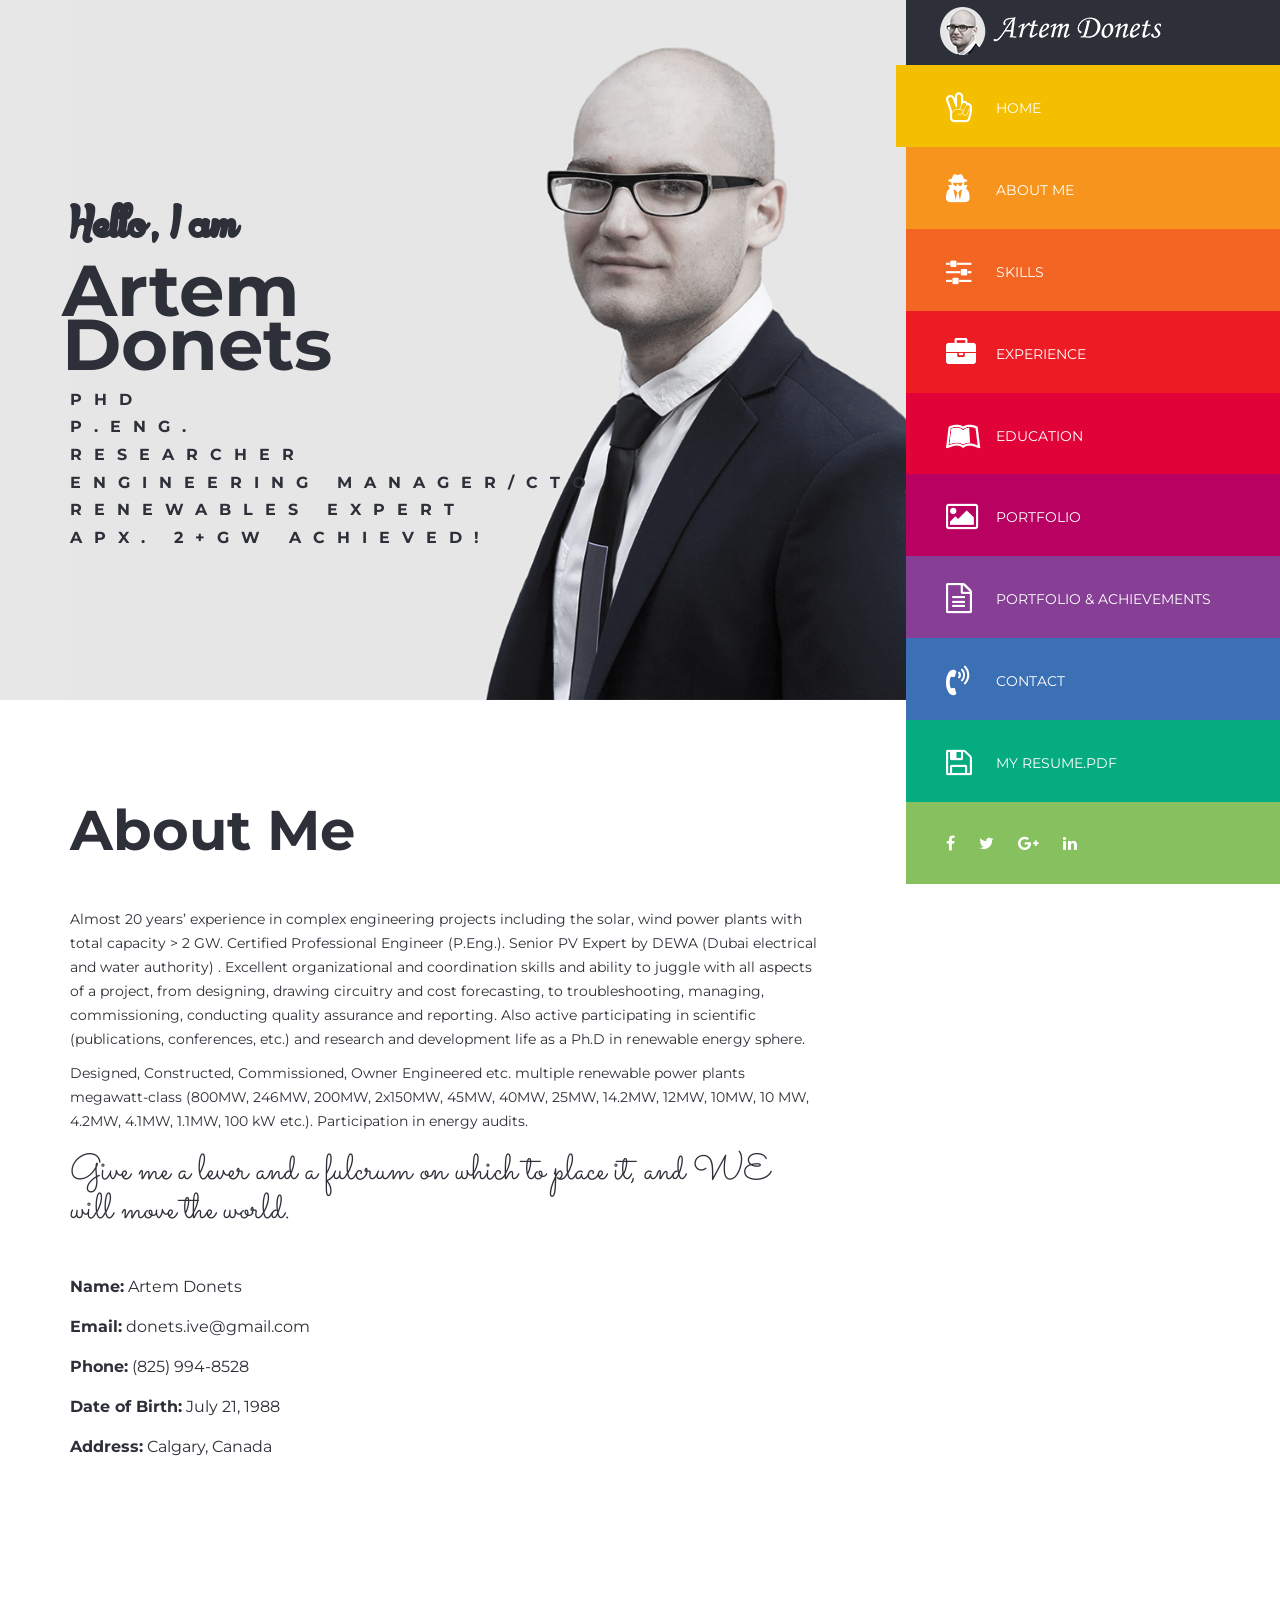
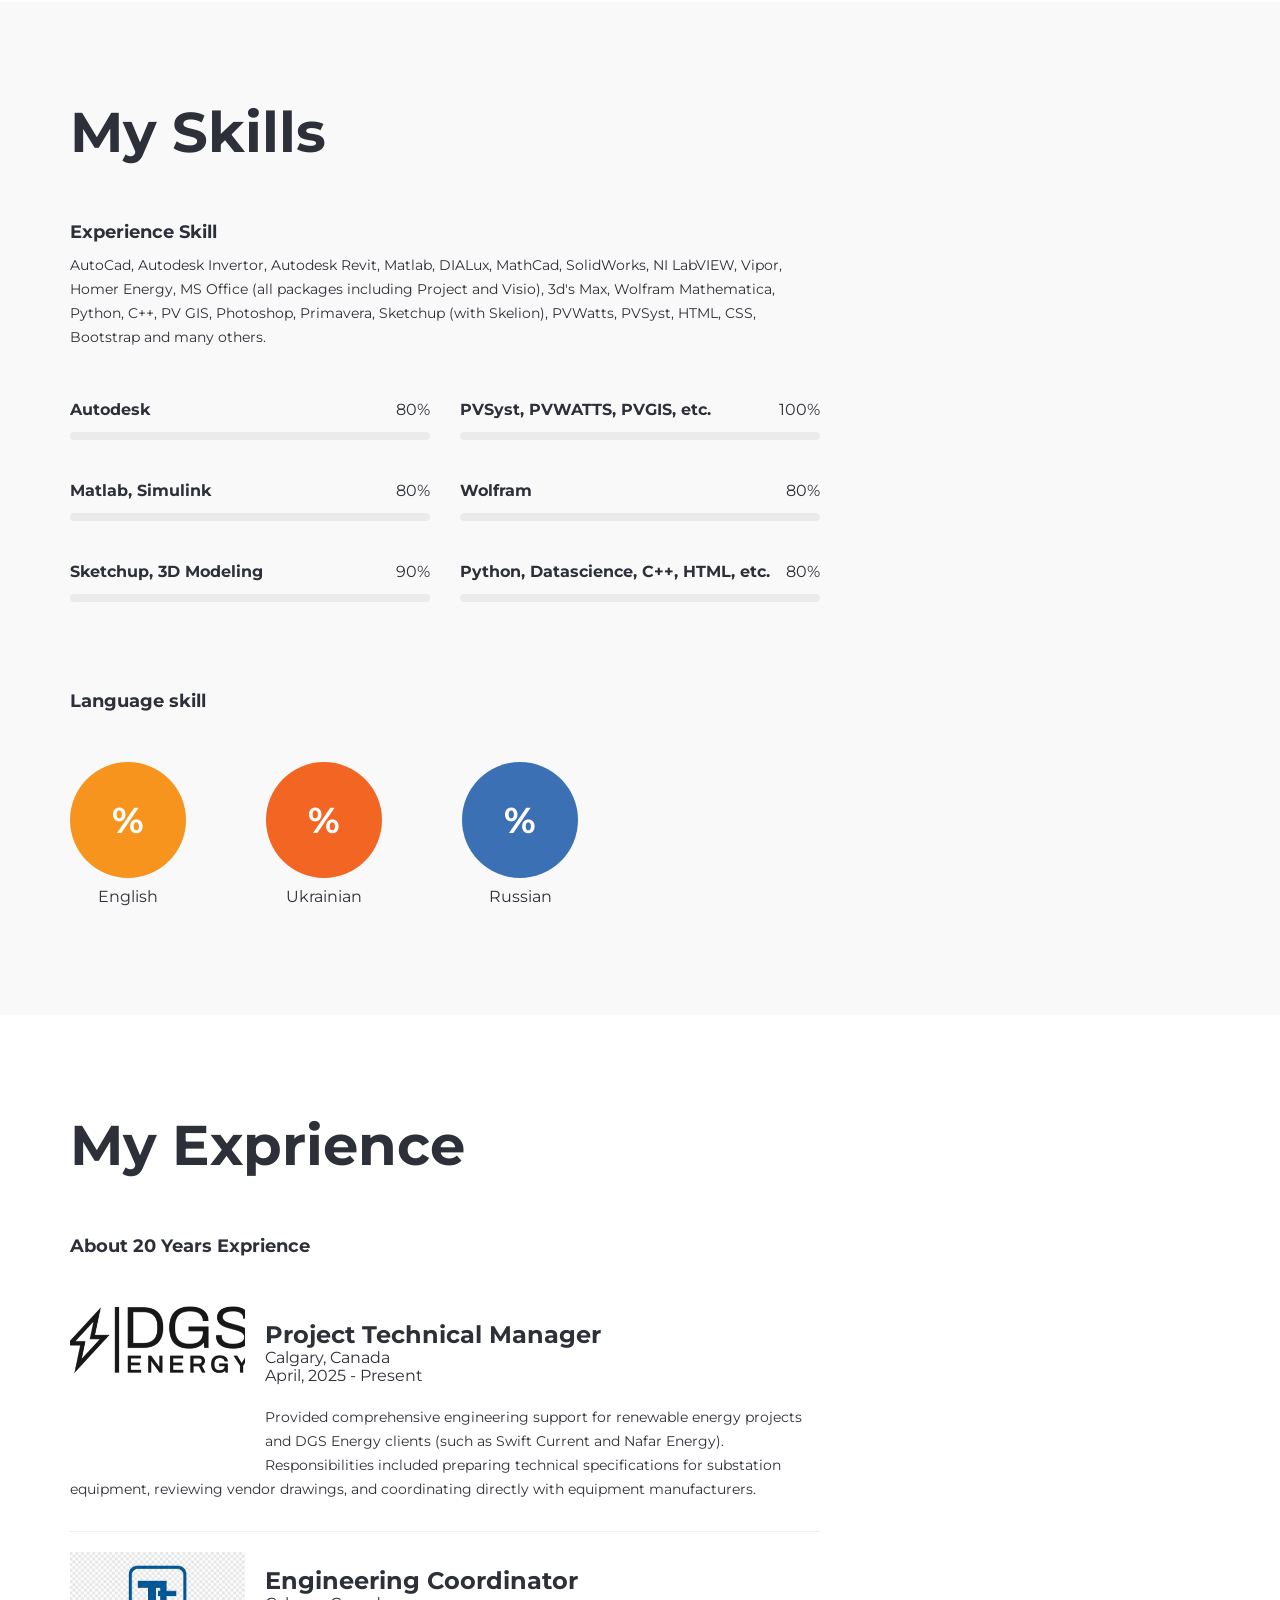
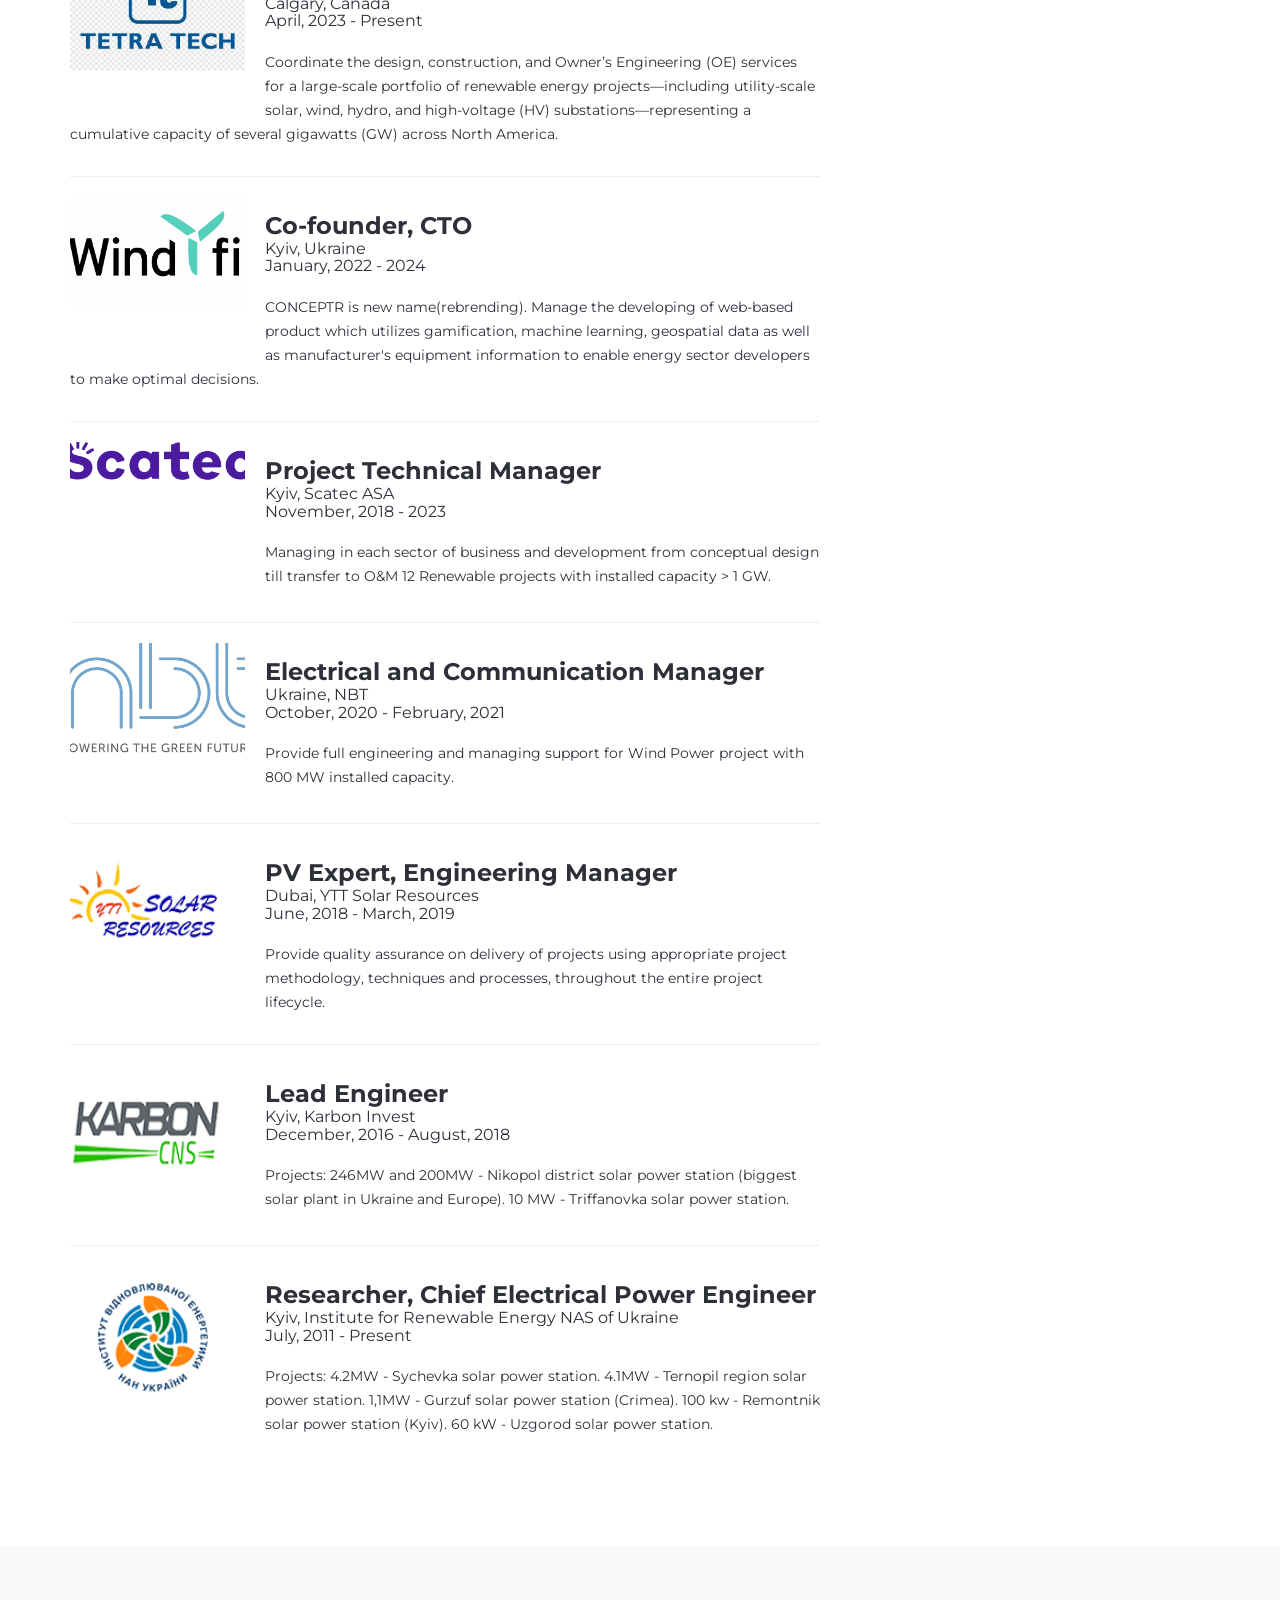
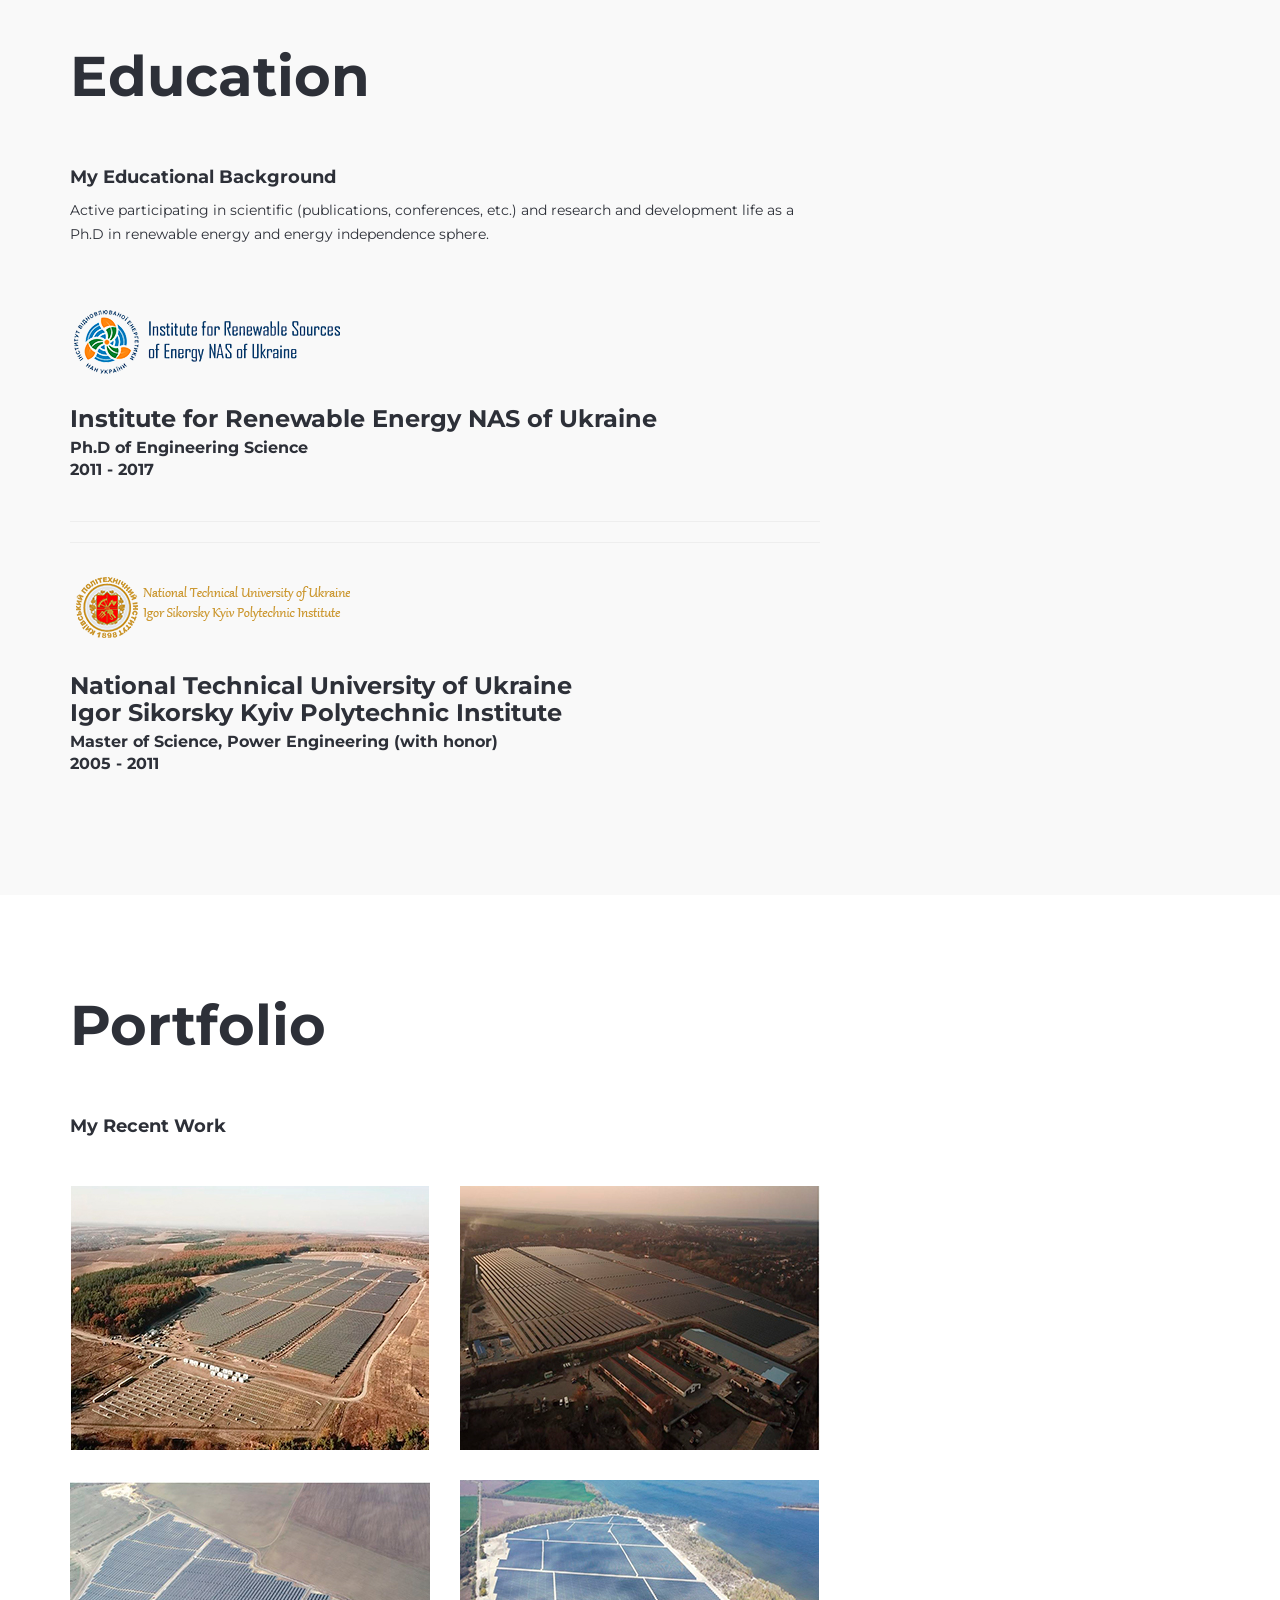
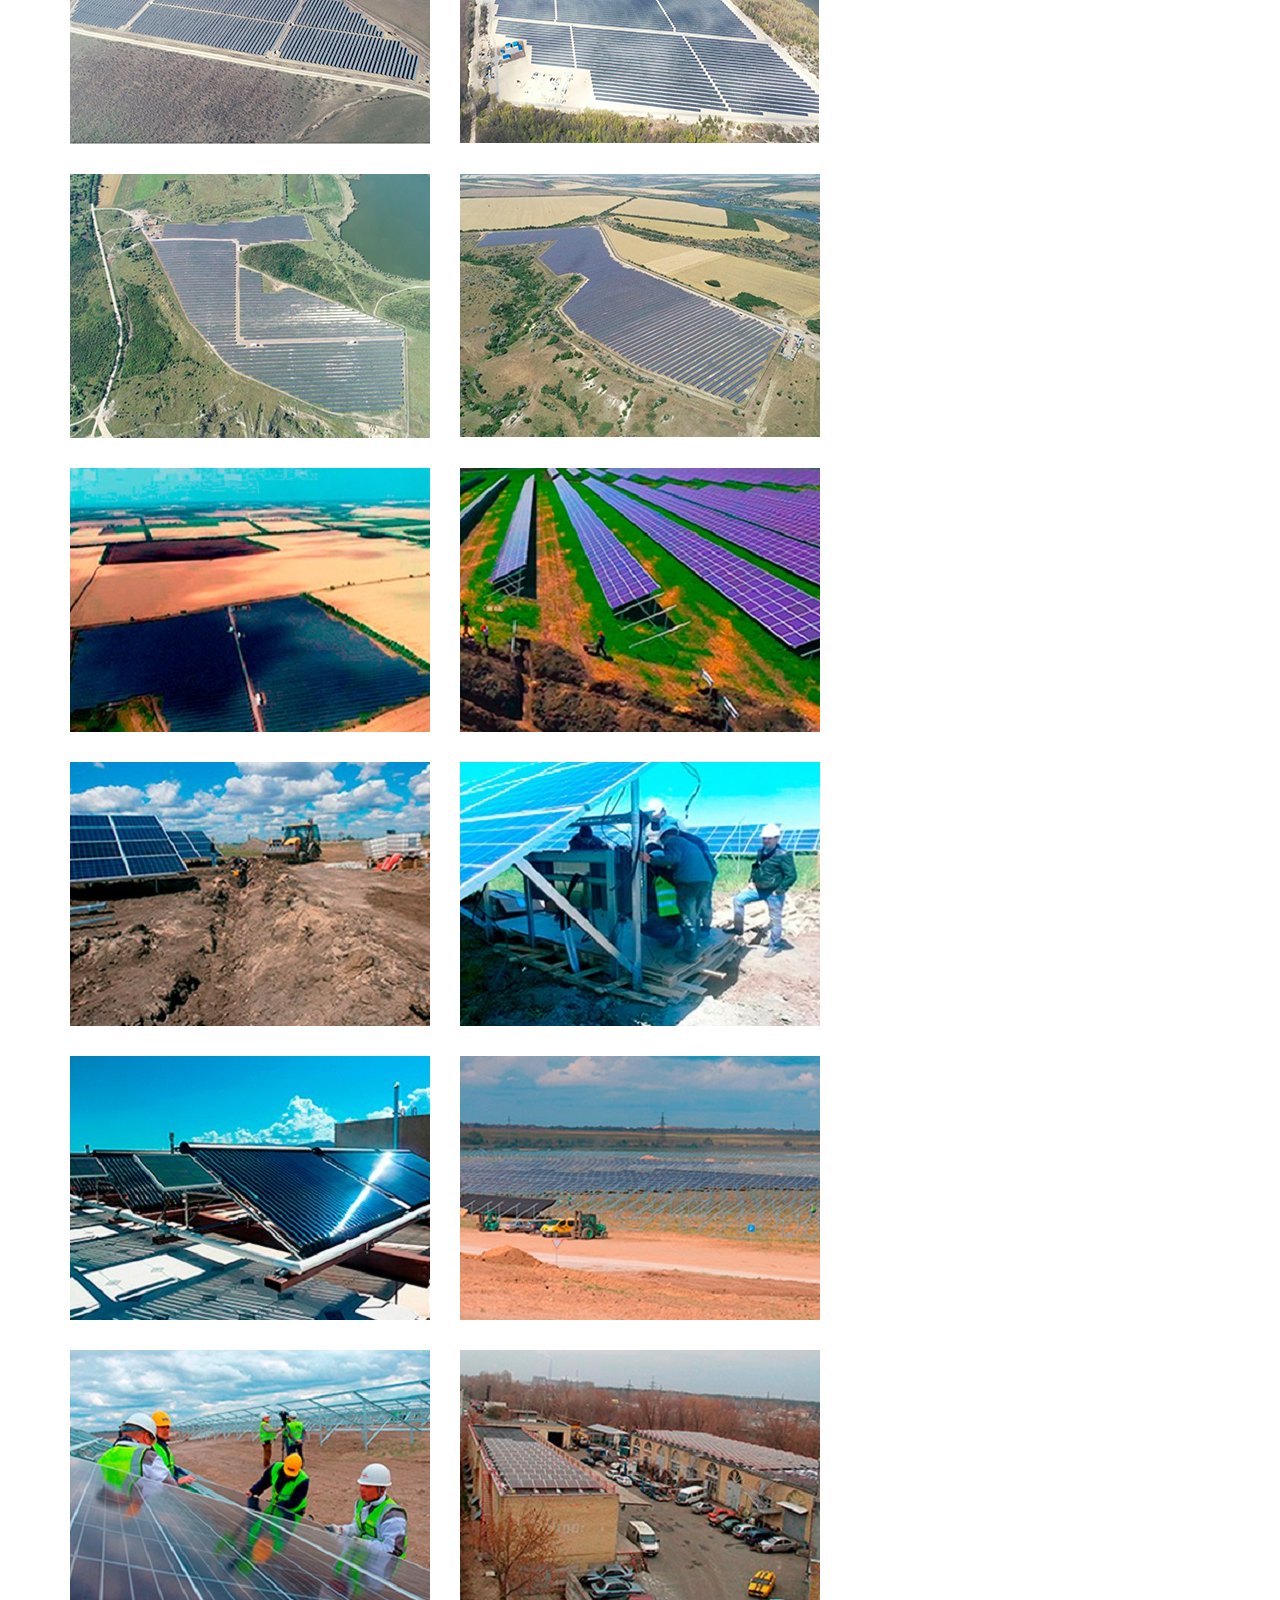
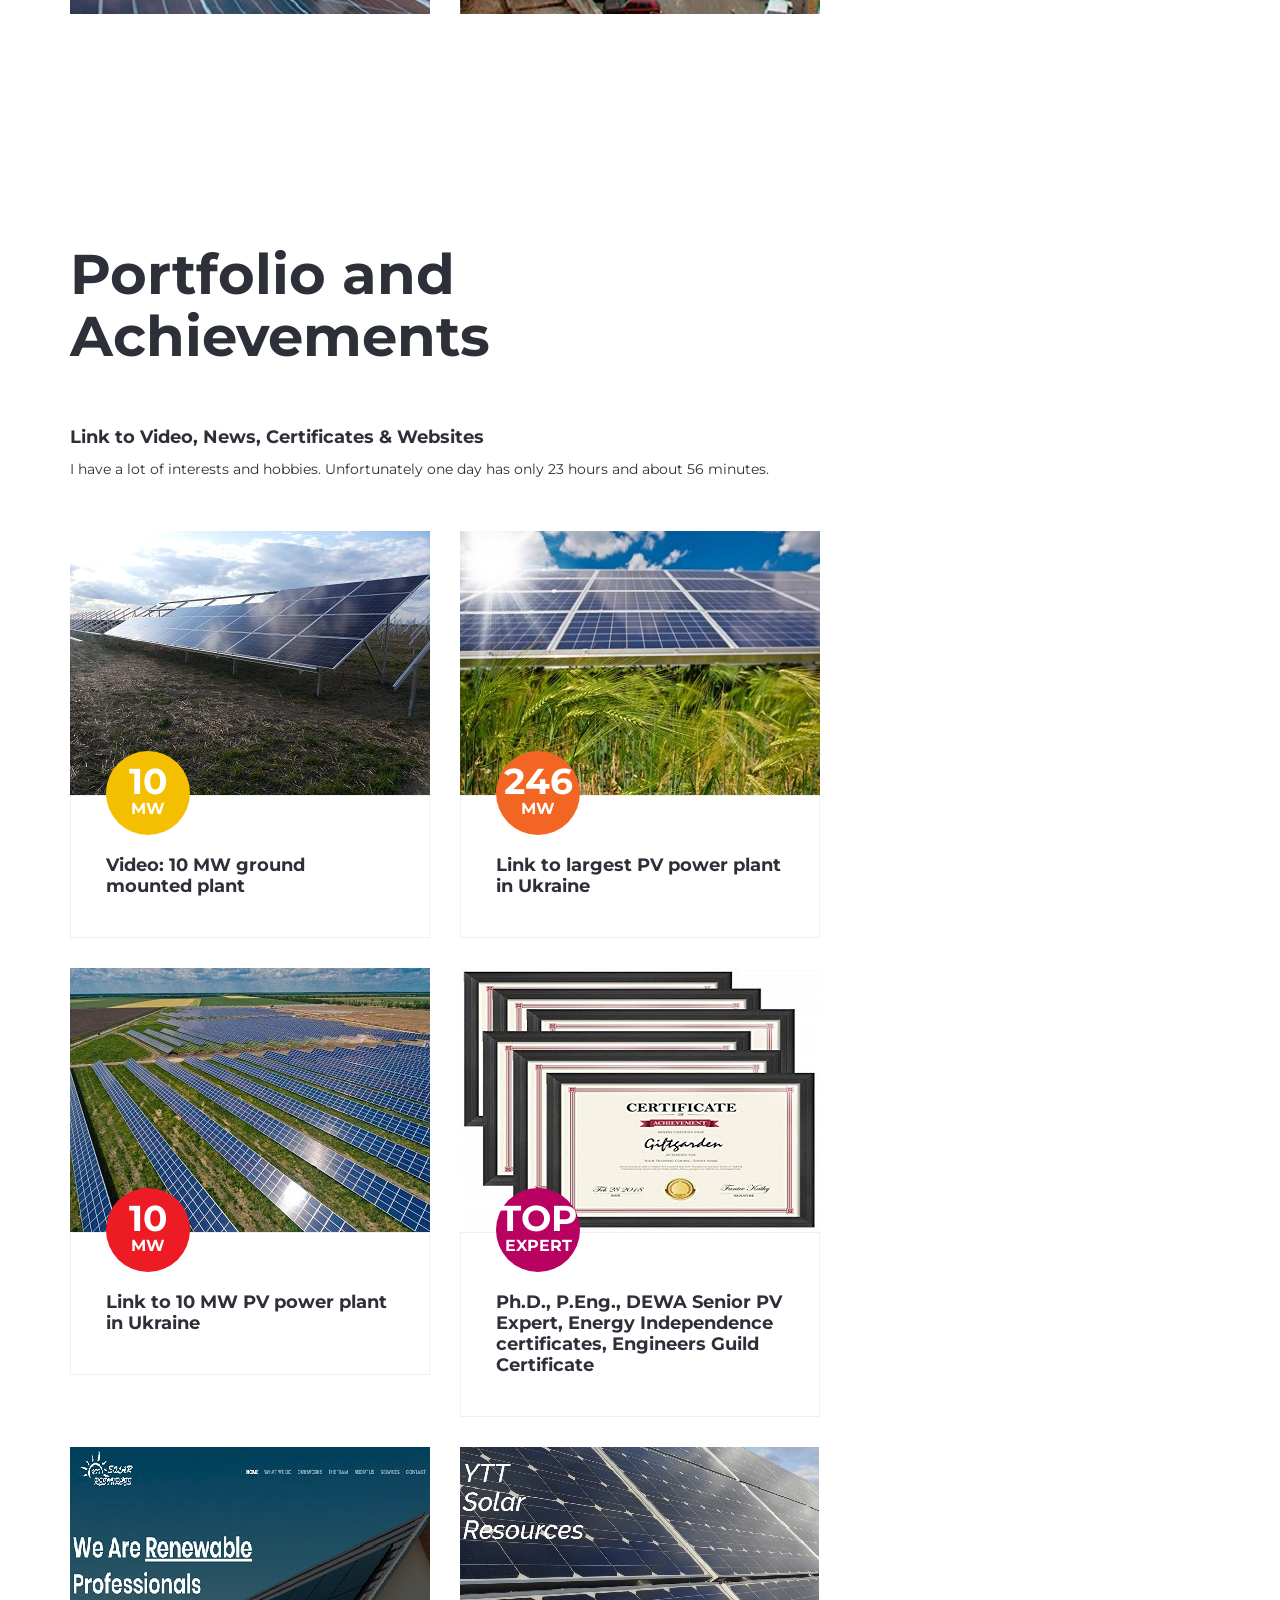
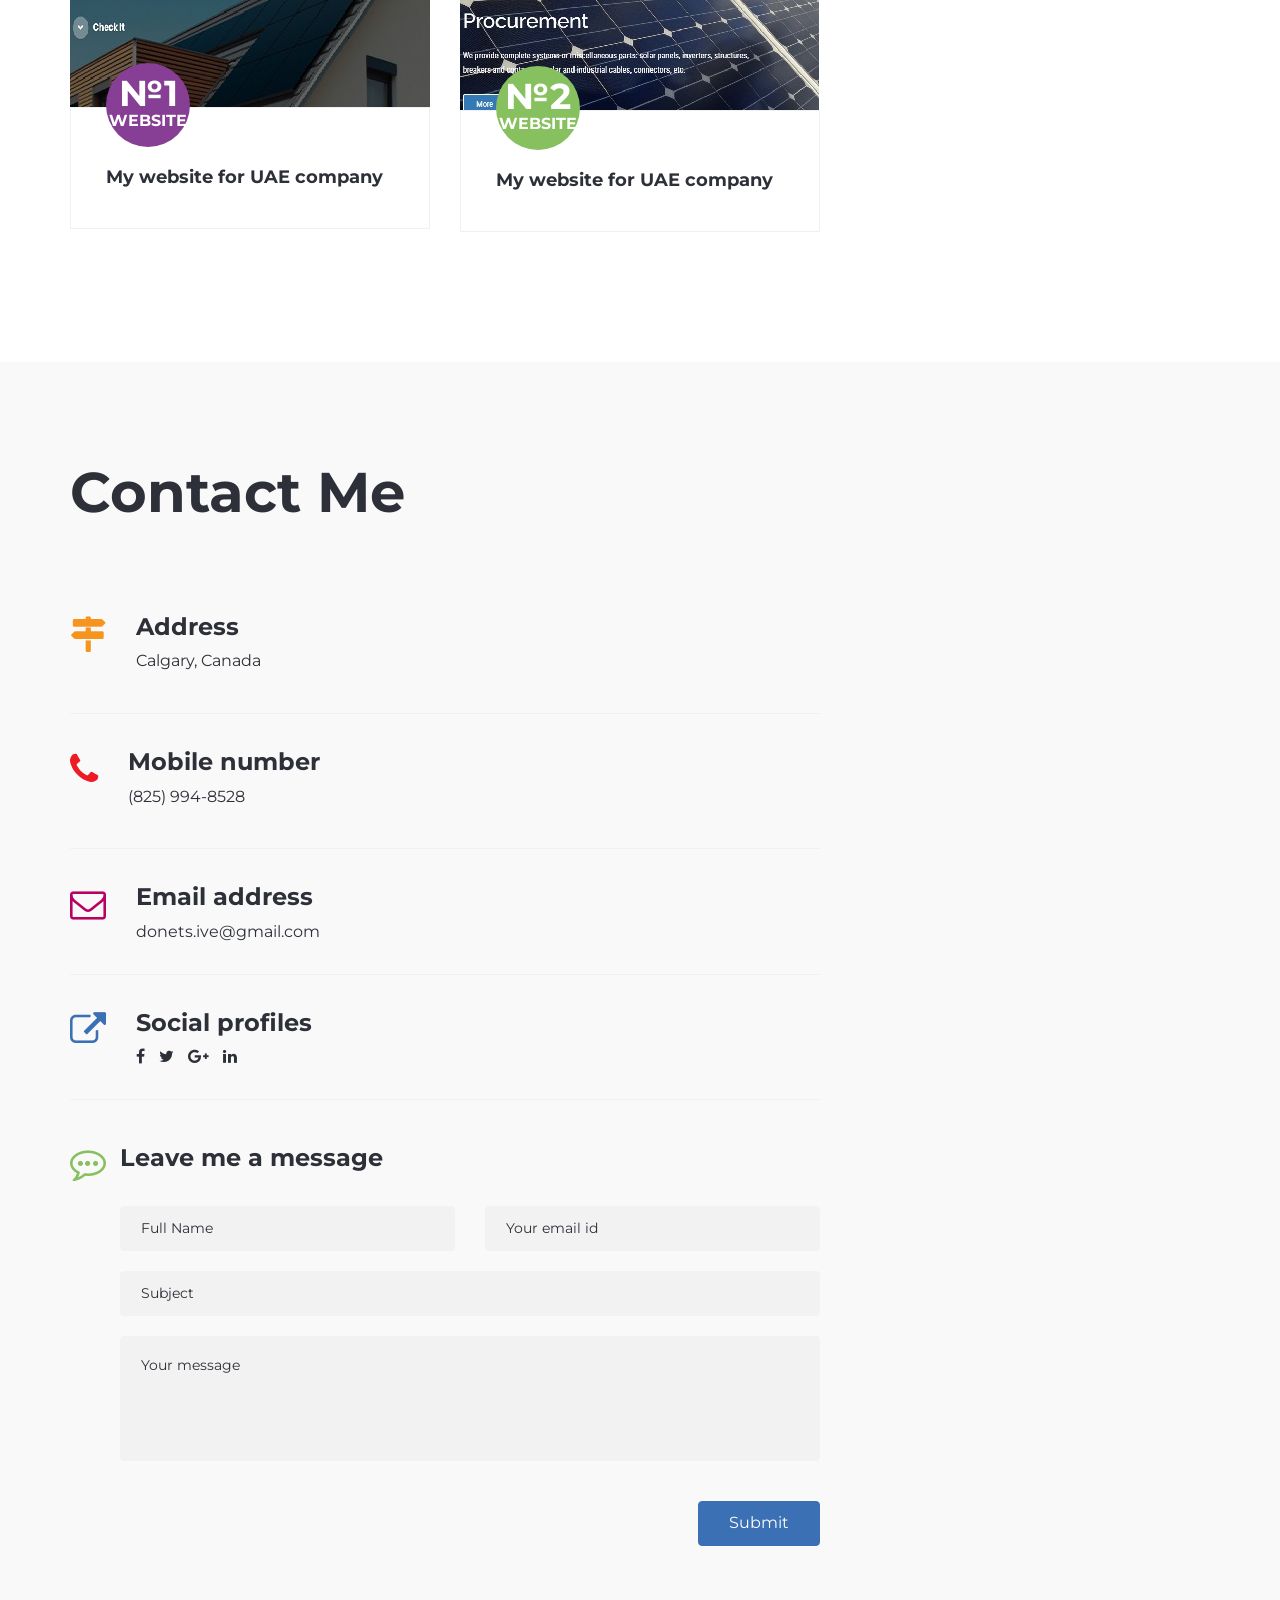
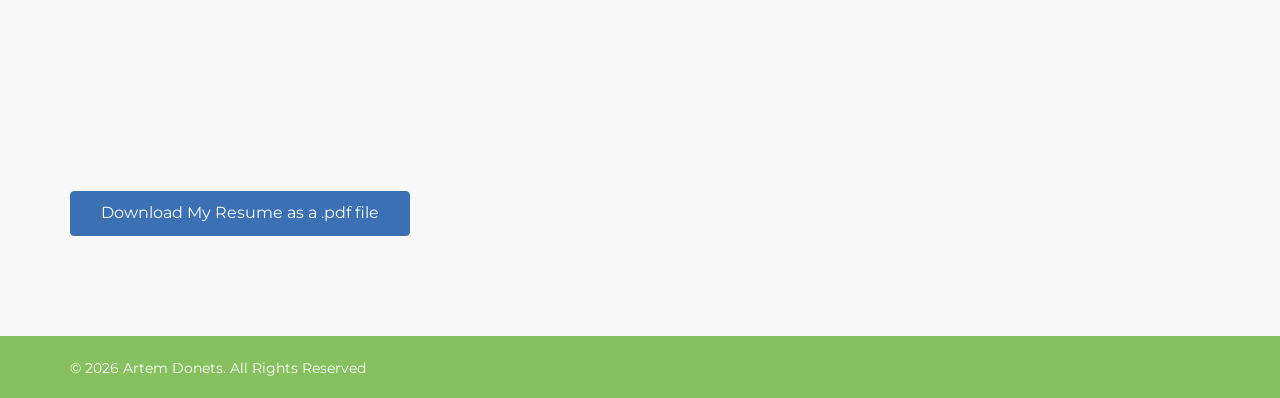
==== commit fe52ae5b: "Rename index2.html to index.html" ====
--- a/index.html
+++ b/index.html
@@ -1,795 +1,903 @@
-<!DOCTYPE html>
-<html lang="en">
-    <head>
-        <meta charset="utf-8">
-        <meta http-equiv="X-UA-Compatible" content="IE=edge">
-        <meta name="viewport" content="width=device-width, initial-scale=1">
-        <meta name="author" content="Bio Theme">
-        <meta name="description" content="">
-
-        <title>Resume | Donets Artem</title>
-        
-        <!-- CSS -->
-        <link rel="stylesheet" href="css/bootstrap.min.css">
-        <link rel="stylesheet" href="css/font-awesome.min.css">       
-        <link rel="stylesheet" href="css/magnific-popup.css">       
-        <link rel="stylesheet" href="css/animate.css">       
-        <link rel="stylesheet" href="css/main.css"> 
-        <link rel="stylesheet" href="css/responsive.css"> 
-
-        <!-- Fonts -->
-        <link href="https://fonts.googleapis.com/css?family=Montserrat:400,700|Sacramento" rel="stylesheet">
-        
-        <!-- icons -->
-        <link rel="icon" href="images/ico/favicon.ico"> 
-        <link rel="apple-touch-icon-precomposed" sizes="144x144" href="images/ico/apple-touch-icon-144-precomposed.png">
-        <link rel="apple-touch-icon-precomposed" sizes="114x114" href="images/ico/apple-touch-icon-114-precomposed.png">
-        <link rel="apple-touch-icon-precomposed" sizes="72x72" href="images/ico/apple-touch-icon-72-precomposed.png">
-        <link rel="apple-touch-icon-precomposed" sizes="57x57" href="images/ico/apple-touch-icon-57-precomposed.png">    
-
-        <!-- HTML5 shim and Respond.js for IE8 support of HTML5 elements and media queries -->
-        <!-- WARNING: Respond.js doesn't work if you view the page via file:// -->
-        <!--[if lt IE 9]>
-          <script src="https://oss.maxcdn.com/html5shiv/3.7.2/html5shiv.min.js"></script>
-          <script src="https://oss.maxcdn.com/respond/1.4.2/respond.min.js"></script>
-        <![endif]-->
-    
-    </head>
-    <body>
-        <div class="main-wrapper home-one">
-            <div id="navigation" class="menu-one">
-                <div class="navbar navbar-fixed-top">
-                    <div class="navbar-header">
-                        <button type="button" class="navbar-toggle collapsed" data-toggle="collapse" data-target=".navbar-collapse">
-                            <span class="sr-only">Toggle navigation</span>
-                            <span class="icon-bar"></span>
-                            <span class="icon-bar"></span>
-                            <span class="icon-bar"></span>
-                        </button>
-                        <div class="navbar-brand logo">
-                            <a href="resume/CV_Artem_Donets_2026.pdf"><img class="img-responsive" src="images/logo.png" alt="Image" ></a> 
-                        </div> 
-                    </div>
-                                   
-                    <nav id="mainmenu" class="collapse navbar-collapse">
-                        <ul class="nav navbar-nav">          
-                            <li  class="scroll current dropdown"><a href="#home-banner">
-                                <span><i class="fa fa-hand-peace-o" aria-hidden="true"></i>Home</span></a>
-                            </li>               
-                            <li class="scroll"><a href="#about">
-                                <span><i class="fa fa-user-secret" aria-hidden="true"></i>About me</span></a>
-                            </li>               
-                            <li class="scroll"><a href="#skill">
-                                <span><i class="fa fa-sliders" aria-hidden="true"></i>Skills</span></a>
-                             </li>     
-                            <li class="scroll"><a href="#exprience">
-                                <span><i class="fa fa-briefcase" aria-hidden="true"></i>Experience</span></a>
-                            </li>               
-                            <li class="scroll"><a href="#education">
-                                <span><i class="fa fa-leanpub" aria-hidden="true"></i>Education</span></a>
-                            </li>               
-                            <li class="scroll"><a href="#portfolio">
-                                <span><i class="fa fa-picture-o" aria-hidden="true"></i>Portfolio</span></a>
-                            </li> 
-                            <li class="scroll"><a href="#blog">
-                                <span><i class="fa fa-file-text-o" aria-hidden="true"></i>Portfolio & Achievements</span></a>
-                            </li>                             
-                            <li class="scroll"><a href="#contact">
-                                <span><i class="fa fa-volume-control-phone" aria-hidden="true"></i>Contact</span></a>
-                            </li>            
-                            <li class="scroll"><a href="#profile">
-                                <span><i class="fa fa-floppy-o" aria-hidden="true"></i>My Resume.pdf</span></a>
-                            </li>               
-                            <li>
-                                <ul class="social list-inline">
-                                    <li><a href="https://www.facebook.com/kpi.donar"><i class="fa fa-facebook" aria-hidden="true"></i></a></li>
-                                    <li><a href="#"><i class="fa fa-twitter" aria-hidden="true"></i></a></li>
-                                    <li><a href="https://www.linkedin.com/in/artem-donets-a1a90380/"><i class="fa fa-linkedin" aria-hidden="true"></i></a></li>
-                                </ul>
-                            </li>                                          
-                        </ul>
-                    </nav>
-                </div><!-- navbar -->                                
-            </div><!-- navigation -->
-
-            <div id="home-banner" class="home-banner-one">
-                <div class="container">
-                    <div class="row">
-                        <div class="col-sm-9">
-                            <div class="banner-content">
-                                <div class="banner-info">
-                                    <h1>Hello, I am</h1>
-                                    <h2>Artem<p>Donets</p></h2>
-                                    <h3><p>PhD</p><p>P.Eng.</p><p>Researcher</p><p>Engineering Manager/CTO</p><p>Renewables Expert</p><p>apx. 2+GW achieved!</p></h3>
-                                </div>
-                            </div>
-                        </div>
-                    </div><!-- row -->
-                </div><!-- container -->
-            </div><!-- home-banner --> 
-
-            <div id="about" class="about-section section-padding">
-                <div class="container">
-                    <div class="row">
-                        <div class="col-sm-8">
-                            <div class="section-title">
-                                <h1>About Me</h1>
-                            </div>
-                            <div class="about-info">
-                                <p>Bringing nearly 20 years of experience in complex engineering projects, including solar and wind power plants with a cumulative capacity exceeding 2 GW. Certified Professional Engineer (P.Eng.) and Senior PV Expert recognized by DEWA (Dubai Electricity and Water Authority). Possesses exceptional organizational and coordination skills, managing all project phases from conceptual design, circuit drafting, and cost forecasting to troubleshooting, commissioning, quality assurance, and reporting. Actively engaged in research, development, and scientific publishing as a Ph.D. holder specializing in renewable energy.</p>
-                                <p>Designed, Constructed, Commissioned, Owner Engineered etc. multiple renewable power plants megawatt-class (800MW, 246MW, 200MW, 2x150MW, 45MW, 40MW, 25MW, 14.2MW, 12MW, 10MW, 10 MW, 4.2MW, 4.1MW, 1.1MW, 100 kW etc.). Participation in energy audits.</p>
-                                <div class="signature">
-                                    <h1>Give me a lever and a fulcrum on which to place it, and WE will move the world.</h1>
-                                </div>
-                            </div>
-                            <address>
-                                <p><span>Name:</span> Artem Donets</p>
-                                <p><span>Email:</span> donets.ive@gmail.com</p>
-                                <p><span>Phone:</span> (825) 994-8528</p>
-                                <p><span>Date of Birth:</span> July 21, 1988</p>
-                                <p><span>Address:</span> Calgary, Canada</p>
-                            </address>                       
-                        </div>
-                    </div><!-- row -->
-                </div><!-- container -->
-            </div><!-- about section -->
-
-            <div id="skill" class="skill-section bg-color section-padding">
-                <div class="container">
-                    <div class="row">
-                        <div class="col-sm-8">
-                            <div class="section-content">
-                                <div class="section-title">
-                                    <h1>My Skills</h1>
-                                </div>
-                                <div class="text-info">
-                                    <h4>Experience Skill</h4>
-                                    <p>AutoCAD, Autodesk Inventor, Autodesk Revit, MATLAB, DIALux, MathCad, SolidWorks, NI LabVIEW, Vipor, Homer Energy, MS Office (all packages including Project and Visio), 3ds Max, Wolfram Mathematica, Python, C++, PVGIS, Photoshop, Primavera, SketchUp (with Skelion), PVWatts, PVsyst, HTML, CSS, Bootstrap and many others.</p>
-                                </div>
-                                <div class="progress-content">
-                                    <div class="rating-bar bar-left">
-                                        <label>Autodesk</label>
-                                        <span class="rating-count pull-right">80%</span>
-                                        <div class="skill-progress">
-                                            <div class="progress">
-                                                <div class="progress-bar" role="progressbar" aria-valuenow="80" aria-valuemin="0" aria-valuemax="100" >
-                                                </div>
-                                            </div>
-                                        </div>
-                                        <label>MATLAB, Simulink</label>
-                                        <span class="rating-count pull-right">80%</span>
-                                        <div class="skill-progress">
-                                            <div class="progress">
-                                                <div class="progress-bar bar1" role="progressbar" aria-valuenow="80" aria-valuemin="0" aria-valuemax="100" >
-                                                </div>
-                                            </div>
-                                        </div>
-                                        <label>SketchUp, 3D Modeling</label>
-                                        <span class="rating-count pull-right">90%</span>
-                                        <div class="skill-progress">
-                                            <div class="progress">
-                                                <div class="progress-bar bar2" role="progressbar" aria-valuenow="90" aria-valuemin="0" aria-valuemax="100" >
-                                                </div>
-                                            </div>
-                                        </div>
-                                    </div>                                
-
-                                    <div class="skill rating-bar bar-right">
-                                        <label>PVsyst, PVWATTS, PVGIS, etc.</label>
-                                        <span class="rating-count pull-right">100%</span>
-                                        <div class="skill-progress">
-                                            <div class="progress">
-                                                <div class="progress-bar bar3" role="progressbar" aria-valuenow="100" aria-valuemin="0" aria-valuemax="100" >
-                                                </div>
-                                            </div>
-                                        </div>
-                                        <label>Wolfram</label>
-                                        <span class="rating-count pull-right">80%</span>
-                                        <div class="skill-progress">
-                                            <div class="progress">
-                                                <div class="progress-bar bar4" role="progressbar" aria-valuenow="80" aria-valuemin="0" aria-valuemax="100" >
-                                                </div>
-                                            </div>
-                                        </div>
-                                        <label>Python, Data Science, C++, HTML, etc.</label>
-                                        <span class="rating-count pull-right">80%</span>
-                                        <div class="skill-progress">
-                                            <div class="progress">
-                                                <div class="progress-bar bar5" role="progressbar" aria-valuenow="50" aria-valuemin="0" aria-valuemax="100" >
-                                                </div>
-                                            </div>
-                                        </div>
-                                    </div> 
-                                </div>                               
-
-                                <div class="language-skill">
-                                    <div class="text-info">
-                                        <h4>Language Skill</h4>
-                                    </div>
-                                    <ul>
-                                        <li class="chart" data-percent="90">
-                                            <span class="percent"></span>
-                                            <h5>English</h5>
-                                        </li>
-                                        <li class="chart" data-percent="100">
-                                            <span class="percent percent1"></span>
-                                            <h5>Ukrainian</h5>
-                                        </li>
-                                        <li class="chart" data-percent="100">
-                                            <span class="percent percent2"></span>
-                                            <h5>Russian</h5>
-                                        </li>                                    
-                                    </ul>
-                                </div><!-- more skill -->                             
-                            </div>                                             
-                        </div>
-                    </div><!-- row -->
-                </div><!-- container -->
-            </div><!-- skill section -->
-
-            <div id="exprience" class="exprience-section section-padding">
-                <div class="container">
-                    <div class="row">
-                        <div class="col-sm-8">
-                            <div class="section-title">
-                                <h1>My Experience</h1>
-                            </div>
-                            <div class="text-info">
-                                <h4>About 20 Years Experience</h4>
-                            </div>
-
-                            <div class="exprience">
-                                <div class="exprience-image">
-                                    <img class="img-responsive" src="images/exprience/DGS Energy.png" alt="Image">
-                                </div>
-                                <div class="exprience-info">
-                                    <h3>Project Technical Manager</h3>
-                                    <h5>Calgary, Canada<p>April, 2025 - Present</p></h5>
-    
-                                    <p>Provided comprehensive engineering support for renewable energy projects and DGS Energy clients (such as Swift Current and Nafar Energy). Responsibilities included preparing technical specifications for substation equipment, reviewing vendor drawings, and coordinating directly with equipment manufacturers.</p>
-                                </div>                            
-                            </div>
-                            <hr>
-
-                            <div class="exprience">
-                                <div class="exprience-image">
-                                    <img class="img-responsive" src="images/exprience/TetraTech.png" alt="Image">
-                                </div>
-                                <div class="exprience-info">
-                                    <h3>Engineering Coordinator</h3>
-                                    <h5>Calgary, Canada<p>April, 2023 - Present</p></h5>
-    
-                                    <p>Coordinate the design, construction, and Owner’s Engineering (OE) services for a large-scale portfolio of renewable energy projects—including utility-scale solar, wind, hydro, and high-voltage (HV) substations—representing a cumulative capacity of several gigawatts (GW) across North America.</p>
-                                </div>                            
-                            </div>
-                            <hr>
-
-                            <div class="exprience">
-                                <div class="exprience-image">
-                                    <img class="img-responsive" src="images/exprience/Windyfi.png" alt="Image">
-                                </div>
-                                <div class="exprience-info">
-                                    <h3>Co-founder, CTO</h3>
-                                    <h5>Kyiv, Ukraine<p>January, 2022 - 2024</p></h5>
-    
-                                    <p>CONCEPTR is new name (rebranding). Managed the development of a web-based product which utilizes gamification, machine learning, geospatial data, and manufacturer equipment information to enable energy sector developers to make optimal decisions.</p>
-                                </div>                            
-                            </div>
-                            <hr>
-                
-                            <div class="exprience">
-                                <div class="exprience-image">
-                                    <img class="img-responsive" src="images/exprience/1.png" alt="Image">
-                                </div>
-                                <div class="exprience-info">
-                                    <h3>Project Technical Manager</h3>
-                                    <h5>Kyiv, Scatec ASA<p>November, 2018 - 2023</p></h5>
-    
-                                    <p>Managed business development and execution from conceptual design to O&M handover across 12 renewable projects with a cumulative capacity exceeding 1 GW.</p>
-                                </div>                            
-                            </div>
-                            <hr>
-
-                            <div class="exprience">
-                                <div class="exprience-image">
-                                    <img class="img-responsive" src="images/exprience/5.png" alt="Image">
-                                </div>
-                                <div class="exprience-info">
-                                    <h3>Electrical and Communication Manager</h3>
-                                    <h5>Ukraine, NBT<p>October, 2020 - February, 2021</p></h5>
-                                    <p>Provided comprehensive engineering and management support for an 800 MW wind power project.</p>
-                                </div>                            
-                            </div>
-                            <hr>
-
-                            <div class="exprience">
-                                <div class="exprience-image">
-                                    <img class="img-responsive" src="images/exprience/2.png" alt="Image">
-                                </div>
-                                <div class="exprience-info">
-                                    <h3>PV Expert, Engineering Manager</h3>
-                                    <h5>Dubai, YTT Solar Resources<p>June, 2018 - March, 2019</p></h5>
-                                    <p>Provided quality assurance for project delivery utilizing appropriate methodologies, techniques, and processes throughout the project lifecycle.</p>
-                                </div>                            
-                            </div>
-                            <hr>
-
-                            <div class="exprience">
-                                <div class="exprience-image">
-                                    <img class="img-responsive" src="images/exprience/3.png" alt="Image">
-                                </div>
-                                <div class="exprience-info">
-                                    <h3>Lead Engineer</h3>
-                                    <h5>Kyiv, Karbon Invest<p>December, 2016 - August, 2018</p></h5>
-                                    <p>Projects: 246MW and 200MW - Nikopol district solar power station (biggest solar plant in Ukraine and Europe). 10 MW - Triffanovka solar power station.</p>
-                                </div>                            
-                            </div>
-                            <hr>
-
-                            <div class="exprience">
-                                <div class="exprience-image">
-                                    <img class="img-responsive" src="images/exprience/4.png" alt="Image">
-                                </div>
-                                <div class="exprience-info">
-                                    <h3>Researcher, Chief Electrical Power Engineer</h3>
-                                    <h5>Kyiv, Institute for Renewable Energy NAS of Ukraine<p>July, 2011 - 2023</p></h5>
-                                    <p>Projects: 4.2MW - Sychevka solar power station. 4.1MW - Ternopil region solar power station. 1.1MW - Gurzuf solar power station (Crimea). 100 kW - Remontnik solar power station (Kyiv). 60 kW - Uzgorod solar power station.</p>
-                                </div>                            
-                            </div>
-                        </div>
-                    </div><!-- row -->
-                </div><!-- container -->
-            </div><!-- exprience section -->
-
-            <div id="education" class="education-section bg-color section-padding">
-                <div class="container">
-                    <div class="row">
-                        <div class="col-sm-8">
-                            <div class="section-content">
-                                <div class="section-title">
-                                    <h1>Education</h1>
-                                </div>
-                                <div class="text-info">
-                                    <h4>My Educational Background</h4>
-                                    <p>Actively participating in scientific publications, conferences, and research and development as a Ph.D. in the renewable energy and energy independence sector.</p>
-                                </div>
-                                <div class="education-info">
-                                    <img class="img-responsive" src="images/education/1.png" alt="Image">
-                                    <h3>Institute for Renewable Energy NAS of Ukraine</h3>
-                                    <h5>Ph.D. in Engineering Science</h5>
-                                    <h6>2011 - 2017</h6>
-                                </div>
-                                <hr>
-                                <div class="education-info">
-                                    <img class="img-responsive" src="images/education/2.png" alt="Image">
-                                    <h3>National Technical University of Ukraine<p>Igor Sikorsky Kyiv Polytechnic Institute</p></h3>
-                                    <h5>Master of Science, Power Engineering (with honors)</h5>
-                                    <h6>2005 - 2011</h6>
-                                </div>
-                            </div>
-                        </div>
-                    </div><!-- row -->
-                </div><!-- container -->
-            </div><!-- education section -->
-
-            <div id="portfolio" class="portfolio-section section-padding">
-                <div class="container">
-                    <div class="row">
-                        <div class="col-sm-8">
-                            <div class="section-title">
-                                <h1>Portfolio</h1>
-                            </div>
-                            <div class="text-info">
-                                <h4>My Recent Work</h4>
-                            </div>
-                            <div class="portfolio-content">
-                                <div class="row">
-                                    <div class="col-sm-6">
-                                        <div class="portfolio-item">
-                                            <img class="img-responsive" src="images/portfolio/bog.jpg" alt="Image">
-                                            <div class="portfolio-overlay">
-                                                <div class="portfolio-info">
-                                                    <a href="images/portfolio/bog.jpg"><i class="fa fa-camera-retro" aria-hidden="true"></i></a>
-                                                    <h3>45 MW</h3>
-                                                    <p>Ground mounted solar plant</p>
-                                                </div>
-                                            </div>
-                                        </div>
-                                    </div>
-                                    <div class="col-sm-6">
-                                        <div class="portfolio-item">
-                                            <img class="img-responsive" src="images/portfolio/kam.jpg" alt="Image">
-                                            <div class="portfolio-overlay">
-                                                <div class="portfolio-info">
-                                                    <a href="images/portfolio/kam.jpg"><i class="fa fa-camera-retro" aria-hidden="true"></i></a>
-                                                    <h3>25 MW</h3>
-                                                    <p>Ground mounted solar plant</p>
-                                                </div>
-                                            </div>
-                                        </div>
-                                    </div>
-                                    <div class="col-sm-6">
-                                        <div class="portfolio-item">
-                                            <img class="img-responsive" src="images/portfolio/prog.jpg" alt="Image">
-                                            <div class="portfolio-overlay">
-                                                <div class="portfolio-info">
-                                                    <a href="images/portfolio/prog.jpg"><i class="fa fa-camera-retro" aria-hidden="true"></i></a>
-                                                    <h3>150 MW</h3>
-                                                    <p>Ground mounted solar plant</p>
-                                                </div>
-                                            </div>
-                                        </div>
-                                    </div>
-                                    <div class="col-sm-6">
-                                        <div class="portfolio-item">
-                                            <img class="img-responsive" src="images/portfolio/chig.jpg" alt="Image">
-                                            <div class="portfolio-overlay">
-                                                <div class="portfolio-info">
-                                                    <a href="images/portfolio/chig.jpg"><i class="fa fa-camera-retro" aria-hidden="true"></i></a>
-                                                    <h3>40 MW</h3>
-                                                    <p>Ground mounted solar plant</p>
-                                                </div>
-                                            </div>
-                                        </div>
-                                    </div>
-                                    <div class="col-sm-6">
-                                        <div class="portfolio-item">
-                                            <img class="img-responsive" src="images/portfolio/afa.jpg" alt="Image">
-                                            <div class="portfolio-overlay">
-                                                <div class="portfolio-info">
-                                                    <a href="images/portfolio/afa.jpg"><i class="fa fa-camera-retro" aria-hidden="true"></i></a>
-                                                    <h3>10 MW</h3>
-                                                    <p>Ground mounted solar plant</p>
-                                                </div>
-                                            </div>
-                                        </div>
-                                    </div>
-                                    <div class="col-sm-6">
-                                        <div class="portfolio-item">
-                                            <img class="img-responsive" src="images/portfolio/tab.jpg" alt="Image">
-                                            <div class="portfolio-overlay">
-                                                <div class="portfolio-info">
-                                                    <a href="images/portfolio/tab.jpg"><i class="fa fa-camera-retro" aria-hidden="true"></i></a>
-                                                    <h3>12 MW</h3>
-                                                    <p>Ground mounted solar plant</p>
-                                                </div>
-                                            </div>
-                                        </div>
-                                    </div>
-
-                                    <div class="col-sm-6">
-                                        <div class="portfolio-item">
-                                            <img class="img-responsive" src="images/portfolio/tok.jpg" alt="Image">
-                                            <div class="portfolio-overlay">
-                                                <div class="portfolio-info">
-                                                    <a href="images/portfolio/tok.jpg"><i class="fa fa-camera-retro" aria-hidden="true"></i></a>
-                                                    <h3>14.2 MW</h3>
-                                                    <p>Ground mounted solar plant</p>
-                                                </div>
-                                            </div>
-                                        </div>
-                                    </div>
-         
-                                    <div class="col-sm-6">
-                                        <div class="portfolio-item">
-                                            <img class="img-responsive" src="images/portfolio/8.jpg" alt="Image">
-                                            <div class="portfolio-overlay">
-                                                <div class="portfolio-info">
-                                                    <a href="images/portfolio/8.jpg"><i class="fa fa-camera-retro" aria-hidden="true"></i></a>
-                                                    <h3>10 MW</h3>
-                                                    <p>Ground mounted solar plant</p>
-                                                </div>
-                                            </div>
-                                        </div>
-                                    </div>
-
-                                    <div class="col-sm-6">
-                                        <div class="portfolio-item">
-                                            <img class="img-responsive" src="images/portfolio/7.jpg" alt="Image">
-                                            <div class="portfolio-overlay">
-                                                <div class="portfolio-info">
-                                                    <a href="images/portfolio/7.jpg"><i class="fa fa-camera-retro" aria-hidden="true"></i></a>
-                                                    <h3>10 MW</h3>
-                                                    <p>Ground mounted solar plant</p>
-                                                </div>
-                                            </div>
-                                        </div>
-                                    </div>
-
-                                    <div class="col-sm-6">
-                                        <div class="portfolio-item">
-                                            <img class="img-responsive" src="images/portfolio/6.jpg" alt="Image">
-                                            <div class="portfolio-overlay">
-                                                <div class="portfolio-info">
-                                                    <a href="images/portfolio/6.jpg"><i class="fa fa-camera-retro" aria-hidden="true"></i></a>
-                                                    <h3>10 MW</h3>
-                                                    <p>Ground mounted solar plant</p>
-                                                </div>
-                                            </div>
-                                        </div>
-                                    </div>
-
-                                    <div class="col-sm-6">
-                                        <div class="portfolio-item">
-                                            <img class="img-responsive" src="images/portfolio/5.jpg" alt="Image">
-                                            <div class="portfolio-overlay">
-                                                <div class="portfolio-info">
-                                                    <a href="images/portfolio/5.jpg"><i class="fa fa-camera-retro" aria-hidden="true"></i></a>
-                                                    <h3>SWH</h3>
-                                                    <p>Solar water heating</p>
-                                                </div>
-                                            </div>
-                                        </div>
-                                    </div>
-
-                                    <div class="col-sm-6">
-                                        <div class="portfolio-item">
-                                            <img class="img-responsive" src="images/portfolio/4.jpg" alt="Image">
-                                            <div class="portfolio-overlay">
-                                                <div class="portfolio-info">
-                                                    <a href="images/portfolio/4.jpg"><i class="fa fa-camera-retro" aria-hidden="true"></i></a>
-                                                    <h3>246 MW</h3>
-                                                    <p>Ground mounted solar plant</p>
-                                                </div>
-                                            </div>
-                                        </div>
-                                    </div>
-
-                                    <div class="col-sm-6">
-                                        <div class="portfolio-item">
-                                            <img class="img-responsive" src="images/portfolio/3.jpg" alt="Image">
-                                            <div class="portfolio-overlay">
-                                                <div class="portfolio-info">
-                                                    <a href="images/portfolio/3.jpg"><i class="fa fa-camera-retro" aria-hidden="true"></i></a>
-                                                    <h3>246 MW</h3>
-                                                    <p>Ground mounted solar plant</p>
-                                                </div>
-                                            </div>
-                                        </div>
-                                    </div>
-
-                                    <div class="col-sm-6">
-                                        <div class="portfolio-item">
-                                            <img class="img-responsive" src="images/portfolio/2.jpg" alt="Image">
-                                            <div class="portfolio-overlay">
-                                                <div class="portfolio-info">
-                                                    <a href="images/portfolio/2.jpg"><i class="fa fa-camera-retro" aria-hidden="true"></i></a>
-                                                    <h3>100 kW</h3>
-                                                    <p>Roof mounted solar plant</p>
-                                                </div>
-                                            </div>
-                                        </div>
-                                    </div>                              
-                                </div>
-                            </div><!-- portfolio content -->
-                       </div> 
-                    </div><!-- row -->
-                </div><!-- container -->
-            </div><!-- portfolio section -->
-
-            <div id="blog" class="blog-section section-padding">
-                <div class="container">
-                    <div class="row">
-                        <div class="col-sm-8">
-                            <div class="section-title">
-                                <h1>Portfolio and Achievements</h1>
-                            </div>
-                            <div class="text-info">
-                                <h4>Link to Video, News, Certificates & Websites</h4>
-                                <p>I have a lot of interests and hobbies. Unfortunately one day has only 23 hours and about 56 minutes.</p>
-                            </div>
-                            <div class="row">
-                                <div class="col-sm-6">
-                                    <div class="entry-post">
-                                        <div class="entry-thumbnail">
-                                            <div class="thumbnail-oberlay"></div>
-                                            <img class="img-responsive" src="images/blog/1.jpg" alt="Image">
-                                        </div>
-                                        <div class="post-content">
-                                            <div class="time">
-                                                <a href="https://www.youtube.com/watch?v=zfAaRGdgcO8">10 <span>MW</span></a>
-                                            </div>
-                                            <div class="entry-title">
-                                               <h2><a href="https://www.youtube.com/watch?v=zfAaRGdgcO8">Video: 10 MW ground mounted plant</a></h2>
-                                           </div> 
-                                        </div>
-                                    </div>                        
-                                </div>
-                                <div class="col-sm-6">
-                                    <div class="entry-post">
-                                        <div class="entry-thumbnail">
-                                            <div class="thumbnail-oberlay"></div>
-                                            <img class="img-responsive" src="images/blog/2.jpg" alt="Image">
-                                        </div>
-                                        <div class="post-content">
-                                            <div class="time time1">
-                                                <a href="https://www.pv-magazine.com/2018/04/09/ukraines-dtek-to-build-200-mw-solar-park/">246 <span>MW</span></a>
-                                            </div>
-                                            <div class="entry-title">
-                                               <h2><a href="https://www.pv-magazine.com/2018/04/09/ukraines-dtek-to-build-200-mw-solar-park/">Link to largest PV power plant in Ukraine</a></h2>
-                                           </div> 
-                                        </div>
-                                    </div>                        
-                                </div>
-                                <div class="col-sm-6">
-                                    <div class="entry-post">
-                                        <div class="entry-thumbnail">
-                                            <div class="thumbnail-oberlay"></div>
-                                            <img class="img-responsive" src="images/blog/3.jpg" alt="Image">
-                                        </div>
-                                        <div class="post-content">
-                                            <div class="time time2">
-                                                <a href="https://itc.ua/news/kompaniya-rinata-ahmetova-dtek-vie-vvela-v-ekspluatatsiyu-svoyu-pervuyu-solnechnuyu-elektrostantsiyu-trifanovskaya-ses-moshhnostyu-10-mvt-v-hersonskoy-oblasti/">10 <span>MW</span></a>
-                                            </div>
-                                            <div class="entry-title">
-                                               <h2><a href="https://itc.ua/news/kompaniya-rinata-ahmetova-dtek-vie-vvela-v-ekspluatatsiyu-svoyu-pervuyu-solnechnuyu-elektrostantsiyu-trifanovskaya-ses-moshhnostyu-10-mvt-v-hersonskoy-oblasti/">Link to 10 MW PV power plant in Ukraine</a></h2>
-                                           </div> 
-                                        </div>
-                                    </div>                        
-                                </div>
-                                <div class="col-sm-6">
-                                    <div class="entry-post">
-                                        <div class="entry-thumbnail">
-                                            <div class="thumbnail-oberlay"></div>
-                                            <img class="img-responsive" src="images/blog/4.jpg" alt="Image">
-                                        </div>
-                                        <div class="post-content">
-                                            <div class="time time3">
-                                                <a href="https://www.dropbox.com/sh/e521jfsklqk1vys/AAAvVR1S6TTc9EIqKtlrn9Zda?dl=0">TOP<span>Expert</span></a>
-                                            </div>
-                                            <div class="entry-title">
-                                               <h2><a href="https://www.dropbox.com/sh/e521jfsklqk1vys/AAAvVR1S6TTc9EIqKtlrn9Zda?dl=0">Ph.D., P.Eng., DEWA Senior PV Expert, Energy Independence certificates, Engineers Guild Certificate</a></h2>
-                                           </div> 
-                                        </div>
-                                    </div>                        
-                                </div>
-                                <div class="col-sm-6">
-                                    <div class="entry-post">
-                                        <div class="entry-thumbnail">
-                                            <div class="thumbnail-oberlay"></div>
-                                            <img class="img-responsive" src="images/blog/5.jpg" alt="Image">
-                                        </div>
-                                        <div class="post-content">
-                                            <div class="time time4">
-                                                <a href="http://888-resources.com/">№1 <span>website</span></a>
-                                            </div>
-                                            <div class="entry-title">
-                                               <h2><a href="http://888-resources.com/">My website for UAE company</a></h2>
-                                           </div> 
-                                        </div>
-                                    </div>                        
-                                </div>
-                                <div class="col-sm-6">
-                                    <div class="entry-post">
-                                        <div class="entry-thumbnail">
-                                            <div class="thumbnail-oberlay"></div>
-                                            <img class="img-responsive" src="images/blog/6.jpg" alt="Image">
-                                        </div>
-                                        <div class="post-content">
-                                            <div class="time time5">
-                                                <a href="https://ytt-888.github.io/site2/">№2 <span>website</span></a>
-                                            </div>
-                                            <div class="entry-title">
-                                               <h2><a href="https://ytt-888.github.io/site2/">My website for UAE company</a></h2>
-                                           </div> 
-                                        </div>
-                                    </div>                        
-                                </div>
-                            </div><!-- row -->                        
-                        </div>
-                    </div>
-                </div><!-- container -->
-            </div><!-- blog section -->
-
-            <div id="contact" class="contact-section bg-color section-padding">
-                <div class="container">
-                    <div class="row">
-                        <div class="col-sm-8">
-                            <div class="section-content">
-                                <div class="section-title">
-                                    <h1>Contact Me</h1>
-                                </div>
-                                <div class="address">
-                                    <ul>
-                                        <li>
-                                            <div class="icons">
-                                                <i class="fa fa-map-signs" aria-hidden="true"></i>
-                                            </div>
-                                            <h3>Address</h3>
-                                            <p>Calgary, Canada</p>
-                                        </li>
-                                        <li>
-                                            <div class="icons icons1">
-                                                <i class="fa fa-phone" aria-hidden="true"></i>
-                                            </div>
-                                            <h3>Mobile number</h3>
-                                            <p>(825) 994-8528</p>
-                                        </li>
-                                        <li>
-                                            <div class="icons icons2">
-                                                <i class="fa fa-envelope-o" aria-hidden="true"></i>
-                                            </div>
-                                            <h3>Email address</h3>
-                                            <a href="mailto:donets.ive@gmail.com">donets.ive@gmail.com</a>
-                                        </li>
-                                        <li>
-                                            <div class="icons icons3">
-                                                <i class="fa fa-external-link" aria-hidden="true"></i>
-                                            </div>
-                                            <h3>Social profiles</h3>
-                                            <ul class="social list-inline">
-                                                <li><a href="https://www.facebook.com/kpi.donar"><i class="fa fa-facebook" aria-hidden="true"></i></a></li>
-                                                <li><a href="#"><i class="fa fa-twitter" aria-hidden="true"></i></a></li>
-                                                <li><a href="https://www.linkedin.com/in/artem-donets-a1a90380/"><i class="fa fa-linkedin" aria-hidden="true"></i></a></li>
-                                            </ul>
-                                        </li>
-                                    </ul>                            
-                                </div>
-                                <div class="contact">
-                                    <div class="contact-info">
-                                        <div class="title">
-                                            <div class="icons">
-                                                <i class="fa fa-commenting-o" aria-hidden="true"></i> 
-                                            </div>                                
-                                            <h3>Leave me a message</h3>
-                                        </div>                            
-                                    </div>
-                                    <form id="contact-form" class="contact-form" name="contact-form" method="post" action="#">
-                                        <div class="row">
-                                            <div class="col-sm-6">
-                                                <div class="form-group">
-                                                    <input type="text" class="form-control" required="required" placeholder="Full Name">
-                                                </div>
-                                            </div>
-                                            <div class="col-sm-6">
-                                                <div class="form-group">
-                                                    <input type="email" class="form-control" required="required" placeholder="Your email id">
-                                                </div> 
-                                            </div>
-                                            <div class="col-sm-12">
-                                                <div class="form-group">
-                                                    <input type="text" class="form-control" required="required" placeholder="Subject">
-                                                </div> 
-                                            </div>
-                                            <div class="col-sm-12">
-                                                <div class="form-group">
-                                                    <textarea name="message" required="required" class="form-control" rows="7" placeholder="Your message"></textarea>
-                                                </div>             
-                                            </div>     
-                                        </div>
-                                        <div class="form-group pull-right">
-                                            <button type="submit" class="btn btn-primary">Submit</button>
-                                        </div>
-                                    </form>                            
-                                </div>
-                            </div>
-                        </div>
-                    </div><!-- row -->
-                </div><!-- container -->
-            </div><!-- contact section -->
-
-            <div id="profile" class="profile-section bg-color section-padding">
-                <div class="container">
-                    <div class="row">
-                        <div class="col-sm-8">
-                            <div class="button">
-                                <a href="resume/CV_Artem_Donets_2026.pdf" class="btn btn-primary">Download My Resume as a .pdf file</a>
-                            </div>
-                        </div>
-                    </div><!-- row -->
-                </div><!-- container -->
-            </div><!-- profile section -->
-
-            <div id="footer">
-                <div class="container">
-                    <div class="footer">
-                        <p> &copy; 2026 <a href="#">Artem Donets.</a> All Rights Reserved</p>
-                    </div>
-                </div><!-- container -->
-            </div><!-- footer -->
-        </div><!-- main wrapper -->
-
-        <!-- JS -->
-        <script src="js/jquery.min.js"></script>
-        <script src="js/bootstrap.min.js"></script> 
-        <script src="js+<!DOCTYPE html>
+<html lang="en">
+    <head>
+        <meta charset="utf-8">
+        <meta http-equiv="X-UA-Compatible" content="IE=edge">
+        <meta name="viewport" content="width=device-width, initial-scale=1">
+        <meta name="author" content="Bio Theme">
+       	<meta name="description" content="">
+
+        <title>Resume | Donets Artem</title>
+		
+		<!-- CSS -->
+        <link rel="stylesheet" href="css/bootstrap.min.css">
+        <link rel="stylesheet" href="css/font-awesome.min.css">       
+        <link rel="stylesheet" href="css/magnific-popup.css">       
+        <link rel="stylesheet" href="css/animate.css">       
+        <link rel="stylesheet" href="css/main.css"> 
+        <link rel="stylesheet" href="css/responsive.css"> 
+
+        <!-- Fonts -->
+        <link href="https://fonts.googleapis.com/css?family=Montserrat:400,700|Sacramento" rel="stylesheet">
+		
+        <!-- icons -->
+        <link rel="icon" href="images/ico/favicon.ico"> 
+        <link rel="apple-touch-icon-precomposed" sizes="144x144" href="../images/ico/apple-touch-icon-144-precomposed.html">
+        <link rel="apple-touch-icon-precomposed" sizes="114x114" href="../images/ico/apple-touch-icon-114-precomposed.html">
+        <link rel="apple-touch-icon-precomposed" sizes="72x72" href="../images/ico/apple-touch-icon-72-precomposed.html">
+        <link rel="apple-touch-icon-precomposed" sizes="57x57" href="../images/ico/apple-touch-icon-57-precomposed.html">    
+
+        <!-- HTML5 shim and Respond.js for IE8 support of HTML5 elements and media queries -->
+        <!-- WARNING: Respond.js doesn't work if you view the page via file:// -->
+        <!--[if lt IE 9]>
+          <script src="https://oss.maxcdn.com/html5shiv/3.7.2/html5shiv.min.js"></script>
+          <script src="https://oss.maxcdn.com/respond/1.4.2/respond.min.js"></script>
+        <![endif]-->
+    
+    </head>
+    <body>
+        <div class="main-wrapper home-one">
+            <div id="navigation" class="menu-one">
+                <div class="navbar navbar-fixed-top">
+                    <div class="navbar-header">
+                        <button type="button" class="navbar-toggle collapsed" data-toggle="collapse" data-target=".navbar-collapse">
+                            <span class="sr-only">Toggle navigation</span>
+                            <span class="icon-bar"></span>
+                            <span class="icon-bar"></span>
+                            <span class="icon-bar"></span>
+                        </button>
+                        <div class="navbar-brand logo">
+                            <a href="resume/CV_(Artem Donets).pdf"><img class="img-responsive" src="images/logo.png" alt="Image" ></a> 
+                        </div> 
+                    </div>
+                                   
+                    <nav id="mainmenu" class="collapse navbar-collapse">
+                        <ul class="nav navbar-nav">          
+                            <li  class="scroll current dropdown"><a href="#home-banner">
+                                <span><i class="fa fa-hand-peace-o" aria-hidden="true"></i>Home</span></a>
+                            </li>               
+                            <li class="scroll"><a href="#about">
+                                <span><i class="fa fa-user-secret" aria-hidden="true"></i>About me</span></a>
+                            </li>               
+                            <li class="scroll"><a href="#skill">
+                                <span><i class="fa fa-sliders" aria-hidden="true"></i>Skills</span></a>
+                             </li>     
+                            <li class="scroll"><a href="#exprience">
+                                <span><i class="fa fa-briefcase" aria-hidden="true"></i>Experience</span></a>
+                            </li>               
+                            <li class="scroll"><a href="#education">
+                                <span><i class="fa fa-leanpub" aria-hidden="true"></i>Education</span></a>
+                            </li>               
+                            <li class="scroll"><a href="#portfolio">
+                                <span><i class="fa fa-picture-o" aria-hidden="true"></i>Portfolio</span></a>
+                            </li> 
+                            <li class="scroll"><a href="#blog">
+                                <span><i class="fa fa-file-text-o" aria-hidden="true"></i>Portfolio & Achievements</span></a>
+                            </li>                             
+                            <li class="scroll"><a href="#contact">
+                                <span><i class="fa fa-volume-control-phone" aria-hidden="true"></i>Contact</span></a>
+                            </li>            
+                            <li class="scroll"><a href="#profile">
+                                <span><i class="fa fa-floppy-o" aria-hidden="true"></i>My Resume.pdf</span></a>
+                            </li>               
+                            <li>
+                                <ul class="social list-inline">
+                                    <li><a href="https://www.facebook.com/kpi.donar"><i class="fa fa-facebook" aria-hidden="true"></i></a></li>
+                                    <li><a href="#"><i class="fa fa-twitter" aria-hidden="true"></i></a></li>
+                                    <li><a href="plus.google.com/+ArtemDonets"><i class="fa fa-google-plus" aria-hidden="true"></i></a></li>
+                                    <li><a href="https://www.linkedin.com/in/artem-donets-a1a90380/"><i class="fa fa-linkedin" aria-hidden="true"></i></a></li>
+                                </ul>
+                            </li>                                          
+                        </ul>
+                    </nav>
+                </div><!-- navbar -->                                
+            </div><!-- navigation -->
+
+            <div id="home-banner" class="home-banner-one">
+                <div class="container">
+                    <div class="row">
+                        <div class="col-sm-9">
+                            <div class="banner-content">
+                                <div class="banner-info">
+                                    <h1>Hello, I am</h1>
+                                    <h2>Artem<p>Donets</p></h2>
+                                    <h3><p>PhD</p><p>P.Eng.</p><p>Researcher</p><p>Engineering Manager/CTO</p><p>Renewables Expert</p><p>apx. 2+GW achieved!</p></h3>
+                                </div>
+                            </div>
+                        </div>
+                    </div><!-- row -->
+                </div><!-- container -->
+            </div><!-- home-banner --> 
+
+            <div id="about" class="about-section section-padding">
+                <div class="container">
+                    <div class="row">
+                        <div class="col-sm-8">
+                            <div class="section-title">
+                                <h1>About Me</h1>
+                            </div>
+                            <div class="about-info">
+                                <p>Almost 20 years’ experience in complex engineering projects including the solar, wind power plants with total capacity > 2 GW. Certified Professional Engineer (P.Eng.). Senior PV Expert by <a href="https://www.dewa.gov.ae/en"> DEWA (Dubai electrical and water authority) </a>. Excellent  organizational  and coordination skills and ability to juggle with all aspects of a project, from designing, drawing circuitry and cost forecasting, to troubleshooting, managing, commissioning, conducting quality assurance and reporting. Also active participating in scientific (publications, conferences, etc.) and research and development life as a Ph.D in renewable energy sphere.<p> 
+Designed, Constructed, Commissioned, Owner Engineered etc. multiple renewable power plants megawatt-class (800MW, 246MW, 200MW, 2x150MW, 45MW, 40MW, 25MW, 14.2MW, 12MW, 10MW, 10 MW, 4.2MW, 4.1MW, 1.1MW, 100 kW etc.). Participation in energy audits.</p></p>
+                                <div class="signature">
+                                    <h1>Give me a lever and a fulcrum on which to place it, and WE will move the world.</h1>
+                                </div>
+                            </div>
+                            <address>
+                                <p><span>Name:</span> Artem Donets</p>
+                                <p><span>Email:</span> donets.ive@gmail.com</p>
+                                <p><span>Phone:</span> (825) 994-8528</p>
+                                <p><span>Date of Birth:</span> July 21, 1988</p>
+                                <p><span>Address:</span> Calgary, Canada</p>
+                            </address>
+    <!--
+                            <ul class="achievement">
+                                <li class="achievement-info">
+                                    <span class="counter">35</span>
+                                    <h4>Projects completed</h4>
+                                </li> 
+                                <li class="achievement-info">
+                                    <span class="counter counter1">19</span>
+                                    <h4>Winning Awards</h4>
+                                </li> 
+                                <li class="achievement-info">
+                                    <span class="counter counter2">230</span>
+                                    <h4>Happy Clients</h4>
+                                </li> 
+                                <li class="achievement-info">
+                                    <span class="counter counter3">19</span>
+                                    <h4>Running Projects</h4>
+                                </li>                            
+                            </ul>
+    -->                        
+                        </div>
+                    </div><!-- row -->
+                </div><!-- container -->
+            </div><!-- about section -->
+
+            <div id="skill" class="skill-section bg-color section-padding">
+                <div class="container">
+                    <div class="row">
+                        <div class="col-sm-8">
+                            <div class="section-content">
+                                <div class="section-title">
+                                    <h1>My Skills</h1>
+                                </div>
+                                <div class="text-info">
+                                    <h4>Experience Skill</h4>
+                                    <p>AutoCad, Autodesk Invertor, Autodesk Revit, Matlab, DIALux, MathCad,  SolidWorks, NI LabVIEW, Vipor, Homer Energy, MS Office (all packages including Project and Visio), 3d's Max, Wolfram Mathematica, Python, C++, PV GIS, Photoshop, Primavera, Sketchup (with Skelion), PVWatts, PVSyst, HTML, CSS, Bootstrap and many others.</p>
+                                </div>
+                                <div class="progress-content">
+                                    <div class="rating-bar bar-left">
+                                        <label>Autodesk</label>
+                                        <span class="rating-count pull-right">80%</span>
+                                        <div class="skill-progress">
+                                            <div class="progress">
+                                                <div class="progress-bar" role="progressbar" aria-valuenow="80" aria-valuemin="0" aria-valuemax="100" >
+                                                </div>
+                                            </div>
+                                        </div>
+                                        <label>Matlab, Simulink</label>
+                                        <span class="rating-count pull-right">80%</span>
+                                        <div class="skill-progress">
+                                            <div class="progress">
+                                                <div class="progress-bar bar1" role="progressbar" aria-valuenow="80" aria-valuemin="0" aria-valuemax="100" >
+                                                </div>
+                                            </div>
+                                        </div>
+                                        <label>Sketchup, 3D Modeling</label>
+                                        <span class="rating-count pull-right">90%</span>
+                                        <div class="skill-progress">
+                                            <div class="progress">
+                                                <div class="progress-bar bar2" role="progressbar" aria-valuenow="90" aria-valuemin="0" aria-valuemax="100" >
+                                                </div>
+                                            </div>
+                                        </div>
+                                    </div>                                
+
+                                    <div class="skill rating-bar bar-right">
+                                        <label>PVSyst, PVWATTS, PVGIS, etc.</label>
+                                        <span class="rating-count pull-right">100%</span>
+                                        <div class="skill-progress">
+                                            <div class="progress">
+                                                <div class="progress-bar bar3" role="progressbar" aria-valuenow="100" aria-valuemin="0" aria-valuemax="100" >
+                                                </div>
+                                            </div>
+                                        </div>
+                                        <label>Wolfram</label>
+                                        <span class="rating-count pull-right">80%</span>
+                                        <div class="skill-progress">
+                                            <div class="progress">
+                                                <div class="progress-bar bar4" role="progressbar" aria-valuenow="80" aria-valuemin="0" aria-valuemax="100" >
+                                                </div>
+                                            </div>
+                                        </div>
+                                        <label>Python, Datascience, C++, HTML, etc.</label>
+                                        <span class="rating-count pull-right">80%</span>
+                                        <div class="skill-progress">
+                                            <div class="progress">
+                                                <div class="progress-bar bar5" role="progressbar" aria-valuenow="50" aria-valuemin="0" aria-valuemax="100" >
+                                                </div>
+                                            </div>
+                                        </div>
+                                    </div> 
+                                </div>                               
+
+                                <div class="language-skill">
+                                    <div class="text-info">
+                                        <h4>Language skill</h4>
+                                    </div>
+                                    <ul>
+                                        <li class="chart" data-percent="90">
+                                            <span class="percent"></span>
+                                            <h5>English</h5>
+                                        </li>
+                                        <li class="chart" data-percent="100">
+                                            <span class="percent percent1"></span>
+                                            <h5>Ukrainian</h5>
+                                        </li>
+                                        <li class="chart" data-percent="100">
+                                            <span class="percent percent2"></span>
+                                            <h5>Russian</h5>
+                                        </li>                                    
+                                    </ul>
+                                </div><!-- more skill -->                             
+                            </div>                                             
+                        </div>
+                    </div><!-- row -->
+                </div><!-- container -->
+            </div><!-- skill section -->
+
+            <div id="exprience" class="exprience-section section-padding">
+                <div class="container">
+                    <div class="row">
+                        <div class="col-sm-8">
+                            <div class="section-title">
+                                <h1>My Exprience</h1>
+                            </div>
+                            <div class="text-info">
+                                <h4>About 20 Years Exprience</h4>
+                                <!--
+                                <p>Some Text.</p>
+    -->
+                            </div>
+
+
+                            <div class="exprience">
+                                <div class="exprience-image">
+                                    <img class="img-responsive" src="images/exprience/DGS Energy.png" alt="Image">
+                                </div>
+                                <div class="exprience-info">
+                                    <h3>Project Technical Manager</h3>
+                                    <h5>Calgary, Canada<p>April, 2025 - Present</p></h5>
+    
+                                    <p>Provided comprehensive engineering support for renewable energy projects and DGS Energy clients (such as Swift Current and Nafar Energy). Responsibilities included preparing technical specifications for substation equipment, reviewing vendor drawings, and coordinating directly with equipment manufacturers.</p>
+                                
+                                </div>                            
+                            </div>
+                            <hr>
+
+
+
+                            <div class="exprience">
+                                <div class="exprience-image">
+                                    <img class="img-responsive" src="images/exprience/TetraTech.png" alt="Image">
+                                </div>
+                                <div class="exprience-info">
+                                    <h3>Engineering Coordinator</h3>
+                                    <h5>Calgary, Canada<p>April, 2023 - Present</p></h5>
+    
+                                    <p>Coordinate the design, construction, and Owner’s Engineering (OE) services for a large-scale portfolio of renewable energy projects—including utility-scale solar, wind, hydro, and high-voltage (HV) substations—representing a cumulative capacity of several gigawatts (GW) across North America.</p>
+                                
+                                </div>                            
+                            </div>
+                            <hr>
+
+
+                            <div class="exprience">
+                                <div class="exprience-image">
+                                    <img class="img-responsive" src="images/exprience/Windyfi.png" alt="Image">
+                                </div>
+                                <div class="exprience-info">
+                                    <h3>Co-founder, CTO</h3>
+                                    <h5>Kyiv, Ukraine<p>January, 2022 - 2024</p></h5>
+    
+                                    <p>CONCEPTR is new name(rebrending). Manage the developing of web-based product which utilizes gamification, machine learning, geospatial data as well as manufacturer's equipment information to enable energy sector developers to make optimal decisions.</p>
+                                
+                                </div>                            
+                            </div>
+                            <hr>
+				
+                            <div class="exprience">
+                                <div class="exprience-image">
+                                    <img class="img-responsive" src="images/exprience/1.png" alt="Image">
+                                </div>
+                                <div class="exprience-info">
+                                    <h3>Project Technical Manager</h3>
+                                    <h5>Kyiv, Scatec ASA<p>November, 2018 - 2023</p></h5>
+    
+                                    <p>Managing in each sector of business and development from conceptual design till transfer to O&M 12 Renewable projects with installed capacity > 1 GW.</p>
+                                
+                                </div>                            
+                            </div>
+                            <hr>
+                            <div class="exprience">
+                                <div class="exprience-image">
+                                    <img class="img-responsive" src="images/exprience/5.png" alt="Image">
+                                </div>
+                                <div class="exprience-info">
+                                    <h3>Electrical and Communication Manager</h3>
+                                    <h5>Ukraine, NBT<p>October, 2020 - February, 2021</p></h5>
+                                    <p>Provide full engineering and managing support for Wind Power project with 800 MW installed capacity.</p>
+                                </div>                            
+                            </div>
+                            <hr>
+                            <div class="exprience">
+                                <div class="exprience-image">
+                                    <img class="img-responsive" src="images/exprience/2.png" alt="Image">
+                                </div>
+                                <div class="exprience-info">
+                                    <h3>PV Expert, Engineering Manager</h3>
+                                    <h5>Dubai, YTT Solar Resources<p>June, 2018 - March, 2019</p></h5>
+                                    <p>Provide quality assurance on delivery of projects using appropriate project methodology, techniques and processes, throughout the entire project lifecycle.</p>
+                                </div>                            
+                            </div>
+                            <hr>
+                            <div class="exprience">
+                                <div class="exprience-image">
+                                    <img class="img-responsive" src="images/exprience/3.png" alt="Image">
+                                </div>
+                                <div class="exprience-info">
+                                    <h3>Lead Engineer</h3>
+                                    <h5>Kyiv, Karbon Invest<p>December, 2016 - August, 2018</p></h5>
+                                    <p>Projects: 246MW and 200MW - Nikopol district solar power station (biggest solar plant in Ukraine and Europe). 10 MW - Triffanovka solar power station.</p>
+                                </div>                            
+                            </div>
+                            <hr>
+                            <div class="exprience">
+                                <div class="exprience-image">
+                                    <img class="img-responsive" src="images/exprience/4.png" alt="Image">
+                                </div>
+                                <div class="exprience-info">
+                                    <h3>Researcher, Chief Electrical Power Engineer</h3>
+                                    <h5>Kyiv, Institute for Renewable Energy NAS of Ukraine<p>July, 2011 - Present</p></h5>
+                                    <p>Projects:  4.2MW - Sychevka solar power station. 4.1MW - Ternopil region solar power station. 1,1MW - Gurzuf solar power station (Crimea). 100 kw - Remontnik solar power station (Kyiv). 60 kW - Uzgorod solar power station.</p>
+                                </div>                            
+                            </div>
+                        </div>
+                    </div><!-- row -->
+                </div><!-- container -->
+            </div><!-- exprience section -->
+
+            <div id="education" class="education-section bg-color section-padding">
+                <div class="container">
+                    <div class="row">
+                        <div class="col-sm-8">
+                            <div class="section-content">
+                                <div class="section-title">
+                                    <h1>Education</h1>
+                                </div>
+                                <div class="text-info">
+                                    <h4>My Educational Background</h4>
+                                    <p>Active participating in scientific (publications, conferences, etc.) and research and development life as a Ph.D in renewable energy and energy independence sphere.</p>
+                                </div>
+                                <div class="education-info">
+                                    <img class="img-responsive" src="images/education/1.png" alt="Image">
+                                    <h3>Institute for Renewable Energy NAS of Ukraine</h3>
+                                    <h5>Ph.D of Engineering Science</h5>
+                                    <h6>2011 - 2017</h6>
+                                </div>
+                                <hr>
+                                </div>
+                                <hr>
+                                <div class="education-info">
+                                    <img class="img-responsive" src="images/education/2.png" alt="Image">
+                                    <h3>National Technical University of Ukraine<p>
+                                    Igor Sikorsky Kyiv Polytechnic Institute</p></h3>
+                                    <h5>Master of Science, Power Engineering (with honor)</h5>
+                                    <h6>2005 - 2011</h6>
+                                </div>
+                            </div>
+                        </div>
+                    </div><!-- row -->
+                </div><!-- container -->
+            </div><!-- education section -->
+
+            <div id="portfolio" class="portfolio-section section-padding">
+                <div class="container">
+                    <div class="row">
+                        <div class="col-sm-8">
+                            <div class="section-title">
+                                <h1>Portfolio</h1>
+                            </div>
+                            <div class="text-info">
+                                <h4>My Recent Work</h4>
+    <!--
+                                <p>Some Text.</p>
+    -->
+                            </div>
+                            <div class="portfolio-content">
+                                <div class="row">
+                                    <div class="col-sm-6">
+                                        <div class="portfolio-item">
+                                            <img class="img-responsive" src="images/portfolio/bog.jpg" alt="Image">
+                                            <div class="portfolio-overlay">
+                                                <div class="portfolio-info">
+                                                    <a href="images/portfolio/bog.jpg"><i class="fa fa-camera-retro" aria-hidden="true"></i></a>
+                                                    <h3>45 MW</h3>
+                                                    <p>Ground mounted solar plant</p>
+                                                </div>
+                                            </div>
+                                        </div>
+                                    </div>
+                                    <div class="col-sm-6">
+                                        <div class="portfolio-item">
+                                            <img class="img-responsive" src="images/portfolio/kam.jpg" alt="Image">
+                                            <div class="portfolio-overlay">
+                                                <div class="portfolio-info">
+                                                    <a href="images/portfolio/kam.jpg"><i class="fa fa-camera-retro" aria-hidden="true"></i></a>
+                                                    <h3>25 MW</h3>
+                                                    <p>Ground mounted solar plant</p>
+                                                </div>
+                                            </div>
+                                        </div>
+                                    </div>
+                                    <div class="col-sm-6">
+                                        <div class="portfolio-item">
+                                            <img class="img-responsive" src="images/portfolio/prog.jpg" alt="Image">
+                                            <div class="portfolio-overlay">
+                                                <div class="portfolio-info">
+                                                    <a href="images/portfolio/prog.jpg"><i class="fa fa-camera-retro" aria-hidden="true"></i></a>
+                                                    <h3>150 MW</h3>
+                                                    <p>Ground mounted solar plant</p>
+                                                </div>
+                                            </div>
+                                        </div>
+                                    </div>
+                                    <div class="col-sm-6">
+                                        <div class="portfolio-item">
+                                            <img class="img-responsive" src="images/portfolio/chig.jpg" alt="Image">
+                                            <div class="portfolio-overlay">
+                                                <div class="portfolio-info">
+                                                    <a href="images/portfolio/chig.jpg"><i class="fa fa-camera-retro" aria-hidden="true"></i></a>
+                                                    <h3>40 MW</h3>
+                                                    <p>Ground mounted solar plant</p>
+                                                </div>
+                                            </div>
+                                        </div>
+                                    </div>
+                                    <div class="col-sm-6">
+                                        <div class="portfolio-item">
+                                            <img class="img-responsive" src="images/portfolio/afa.jpg" alt="Image">
+                                            <div class="portfolio-overlay">
+                                                <div class="portfolio-info">
+                                                    <a href="images/portfolio/afa.jpg"><i class="fa fa-camera-retro" aria-hidden="true"></i></a>
+                                                    <h3>10 MW</h3>
+                                                    <p>Ground mounted solar plant</p>
+                                                </div>
+                                            </div>
+                                        </div>
+                                    </div>
+                                    <div class="col-sm-6">
+                                        <div class="portfolio-item">
+                                            <img class="img-responsive" src="images/portfolio/tab.jpg" alt="Image">
+                                            <div class="portfolio-overlay">
+                                                <div class="portfolio-info">
+                                                    <a href="images/portfolio/tab.jpg"><i class="fa fa-camera-retro" aria-hidden="true"></i></a>
+                                                    <h3>12 MW</h3>
+                                                    <p>Ground mounted solar plant</p>
+                                                </div>
+                                            </div>
+                                        </div>
+                                    </div>
+
+                                    <div class="col-sm-6">
+                                        <div class="portfolio-item">
+                                            <img class="img-responsive" src="images/portfolio/tok.jpg" alt="Image">
+                                            <div class="portfolio-overlay">
+                                                <div class="portfolio-info">
+                                                    <a href="images/portfolio/tok.jpg"><i class="fa fa-camera-retro" aria-hidden="true"></i></a>
+                                                    <h3>14.2 MW</h3>
+                                                    <p>Ground mounted solar plant</p>
+                                                </div>
+                                            </div>
+                                        </div>
+                                    </div>
+         
+                                    <div class="col-sm-6">
+                                        <div class="portfolio-item">
+                                            <img class="img-responsive" src="images/portfolio/8.jpg" alt="Image">
+                                            <div class="portfolio-overlay">
+                                                <div class="portfolio-info">
+                                                    <a href="images/portfolio/8.jpg"><i class="fa fa-camera-retro" aria-hidden="true"></i></a>
+                                                    <h3>10 MW</h3>
+                                                    <p>Ground mounted solar plant</p>
+                                                </div>
+                                            </div>
+                                        </div>
+                                    </div>
+
+                                    <div class="col-sm-6">
+                                        <div class="portfolio-item">
+                                            <img class="img-responsive" src="images/portfolio/7.jpg" alt="Image">
+                                            <div class="portfolio-overlay">
+                                                <div class="portfolio-info">
+                                                    <a href="images/portfolio/7.jpg"><i class="fa fa-camera-retro" aria-hidden="true"></i></a>
+                                                    <h3>10 MW</h3>
+                                                    <p>Ground mounted solar plant</p>
+                                                </div>
+                                            </div>
+                                        </div>
+                                    </div>
+
+                                    <div class="col-sm-6">
+                                        <div class="portfolio-item">
+                                            <img class="img-responsive" src="images/portfolio/6.jpg" alt="Image">
+                                            <div class="portfolio-overlay">
+                                                <div class="portfolio-info">
+                                                    <a href="images/portfolio/6.jpg"><i class="fa fa-camera-retro" aria-hidden="true"></i></a>
+                                                    <h3>10 MW</h3>
+                                                    <p>Ground mounted solar plant</p>
+                                                </div>
+                                            </div>
+                                        </div>
+                                    </div>
+
+                                    <div class="col-sm-6">
+                                        <div class="portfolio-item">
+                                            <img class="img-responsive" src="images/portfolio/5.jpg" alt="Image">
+                                            <div class="portfolio-overlay">
+                                                <div class="portfolio-info">
+                                                    <a href="images/portfolio/5.jpg"><i class="fa fa-camera-retro" aria-hidden="true"></i></a>
+                                                    <h3>SWH</h3>
+                                                    <p>Solar water heating</p>
+                                                </div>
+                                            </div>
+                                        </div>
+                                    </div>
+
+                                    <div class="col-sm-6">
+                                        <div class="portfolio-item">
+                                            <img class="img-responsive" src="images/portfolio/4.jpg" alt="Image">
+                                            <div class="portfolio-overlay">
+                                                <div class="portfolio-info">
+                                                    <a href="images/portfolio/4.jpg"><i class="fa fa-camera-retro" aria-hidden="true"></i></a>
+                                                    <h3>246 MW</h3>
+                                                    <p>Ground mounted solar plant</p>
+                                                </div>
+                                            </div>
+                                        </div>
+                                    </div>
+
+                                    <div class="col-sm-6">
+                                        <div class="portfolio-item">
+                                            <img class="img-responsive" src="images/portfolio/3.jpg" alt="Image">
+                                            <div class="portfolio-overlay">
+                                                <div class="portfolio-info">
+                                                    <a href="images/portfolio/3.jpg"><i class="fa fa-camera-retro" aria-hidden="true"></i></a>
+                                                    <h3>246 MW</h3>
+                                                    <p>Ground mounted solar plant</p>
+                                                </div>
+                                            </div>
+                                        </div>
+                                    </div>
+
+                                    <div class="col-sm-6">
+                                        <div class="portfolio-item">
+                                            <img class="img-responsive" src="images/portfolio/2.jpg" alt="Image">
+                                            <div class="portfolio-overlay">
+                                                <div class="portfolio-info">
+                                                    <a href="images/portfolio/2.jpg"><i class="fa fa-camera-retro" aria-hidden="true"></i></a>
+                                                    <h3>100 kV</h3>
+                                                    <p>Roof mounted solar plant</p>
+                                                </div>
+                                            </div>
+                                        </div>
+                                    </div>                              
+
+
+<!-- hidden 
+
+                                    <div class="col-sm-6">
+                                        <div class="portfolio-item">
+                                            <img class="img-responsive" src="images/portfolio/1.jpg" alt="Image">
+                                            <div class="portfolio-overlay">
+                                                <div class="portfolio-info">
+                                                    <a href="images/portfolio/1.jpg"><i class="fa fa-camera-retro" aria-hidden="true"></i></a>
+                                                    <h3>SWH</h3>
+                                                    <p>Solar water heating</p>
+                                                </div>
+                                            </div>
+                                        </div>
+                                    </div>
+
+                                    <div class="col-sm-6">
+                                        <div class="portfolio-item">
+                                            <img class="img-responsive" src="images/portfolio/6.jpg" alt="Image">
+                                            <div class="portfolio-overlay">
+                                                <div class="portfolio-info">
+                                                    <a href="images/portfolio/6.jpg"><i class="fa fa-camera-retro" aria-hidden="true"></i></a>
+                                                    <h3>10 MW</h3>
+                                                    <p>Ground mounted solar plant</p>
+                                                </div>
+                                            </div>
+                                        </div>
+                                    </div>
+
+                                    <div class="col-sm-6">
+                                        <div class="portfolio-item">
+                                            <img class="img-responsive" src="images/portfolio/7.jpg" alt="Image">
+                                            <div class="portfolio-overlay">
+                                                <div class="portfolio-info">
+                                                    <a href="images/portfolio/7.jpg"><i class="fa fa-camera-retro" aria-hidden="true"></i></a>
+                                                    <h3>10 MW</h3>
+                                                    <p>Ground mounted solar plant</p>
+                                                </div>
+                                            </div>
+                                        </div>
+                                    </div>
+
+                                    <div class="col-sm-6">
+                                        <div class="portfolio-item">
+                                            <img class="img-responsive" src="images/portfolio/2.jpg" alt="Image">
+                                            <div class="portfolio-overlay">
+                                                <div class="portfolio-info">
+                                                    <a href="images/portfolio/2.jpg"><i class="fa fa-camera-retro" aria-hidden="true"></i></a>
+                                                    <h3>100 kW</h3>
+                                                    <p>Rooftop solar system</p>
+                                                </div>
+                                            </div>
+                                        </div>
+                                    </div>
+
+-->
+
+
+                                </div>
+                            </div><!-- portfolio content -->
+                       </div> 
+                    </div><!-- row -->
+                </div><!-- container -->
+            </div><!-- portfolio section -->
+
+
+            <div id="blog" class="blog-section section-padding">
+                <div class="container">
+                    <div class="row">
+                        <div class="col-sm-8">
+                            <div class="section-title">
+                                <h1>Portfolio and Achievements</h1>
+                            </div>
+                            <div class="text-info">
+                                <h4>Link to Video, News, Certificates & Websites</h4>
+                                <p>I have a lot of interests and hobbies. Unfortunately one day has only 23 hours and about 56 minutes.</p>
+                            </div>
+                            <div class="row">
+                                <div class="col-sm-6">
+                                    <div class="entry-post">
+                                        <div class="entry-thumbnail">
+                                            <div class="thumbnail-oberlay"></div>
+                                            <img class="img-responsive" src="images/blog/1.jpg" alt="Image">
+                                        </div>
+                                        <div class="post-content">
+                                            <div class="time">
+                                                <a href="https://www.youtube.com/watch?v=zfAaRGdgcO8">10 <span>MW</span></a>
+                                            </div>
+                                            <div class="entry-title">
+                                               <h2><a href="https://www.youtube.com/watch?v=zfAaRGdgcO8">Video: 10 MW ground mounted plant</a></h2>
+                                           </div> 
+                                        </div>
+                                    </div>                        
+                                </div>
+                                <div class="col-sm-6">
+                                    <div class="entry-post">
+                                        <div class="entry-thumbnail">
+                                            <div class="thumbnail-oberlay"></div>
+                                            <img class="img-responsive" src="images/blog/2.jpg" alt="Image">
+                                        </div>
+                                        <div class="post-content">
+                                            <div class="time time1">
+                                                <a href="https://www.pv-magazine.com/2018/04/09/ukraines-dtek-to-build-200-mw-solar-park/">246 <span>MW</span></a>
+                                            </div>
+                                            <div class="entry-title">
+                                               <h2><a href="https://www.pv-magazine.com/2018/04/09/ukraines-dtek-to-build-200-mw-solar-park/">Link to largest PV power plant in Ukraine</a></h2>
+                                           </div> 
+                                        </div>
+                                    </div>                        
+                                </div>
+                                <div class="col-sm-6">
+                                    <div class="entry-post">
+                                        <div class="entry-thumbnail">
+                                            <div class="thumbnail-oberlay"></div>
+                                            <img class="img-responsive" src="images/blog/3.jpg" alt="Image">
+                                        </div>
+                                        <div class="post-content">
+                                            <div class="time time2">
+                                                <a href="https://itc.ua/news/kompaniya-rinata-ahmetova-dtek-vie-vvela-v-ekspluatatsiyu-svoyu-pervuyu-solnechnuyu-elektrostantsiyu-trifanovskaya-ses-moshhnostyu-10-mvt-v-hersonskoy-oblasti/">10 <span>MW</span></a>
+                                            </div>
+                                            <div class="entry-title">
+                                               <h2><a href="https://itc.ua/news/kompaniya-rinata-ahmetova-dtek-vie-vvela-v-ekspluatatsiyu-svoyu-pervuyu-solnechnuyu-elektrostantsiyu-trifanovskaya-ses-moshhnostyu-10-mvt-v-hersonskoy-oblasti/">Link to 10 MW PV power plant in Ukraine</a></h2>
+                                           </div> 
+                                        </div>
+                                    </div>                        
+                                </div>
+                                <div class="col-sm-6">
+                                    <div class="entry-post">
+                                        <div class="entry-thumbnail">
+                                            <div class="thumbnail-oberlay"></div>
+                                            <img class="img-responsive" src="images/blog/4.jpg" alt="Image">
+                                        </div>
+                                        <div class="post-content">
+                                            <div class="time time3">
+                                                <a href="https://www.dropbox.com/sh/e521jfsklqk1vys/AAAvVR1S6TTc9EIqKtlrn9Zda?dl=0">TOP<span>Expert</span></a>
+                                            </div>
+                                            <div class="entry-title">
+                                               <h2><a href="https://www.dropbox.com/sh/e521jfsklqk1vys/AAAvVR1S6TTc9EIqKtlrn9Zda?dl=0">Ph.D., P.Eng., DEWA Senior PV Expert, Energy Independence certificates, Engineers Guild Certificate</a></h2>
+                                           </div> 
+                                        </div>
+                                    </div>                        
+                                </div>
+                                <div class="col-sm-6">
+                                    <div class="entry-post">
+                                        <div class="entry-thumbnail">
+                                            <div class="thumbnail-oberlay"></div>
+                                            <img class="img-responsive" src="images/blog/5.jpg" alt="Image">
+                                        </div>
+                                        <div class="post-content">
+                                            <div class="time time4">
+                                                <a href="http://888-resources.com/">№1 <span>website</span></a>
+                                            </div>
+                                            <div class="entry-title">
+                                               <h2><a href="http://888-resources.com/">My website for UAE company</a></h2>
+                                           </div> 
+                                        </div>
+                                    </div>                        
+                                </div>
+                                <div class="col-sm-6">
+                                    <div class="entry-post">
+                                        <div class="entry-thumbnail">
+                                            <div class="thumbnail-oberlay"></div>
+                                            <img class="img-responsive" src="images/blog/6.jpg" alt="Image">
+                                        </div>
+                                        <div class="post-content">
+                                            <div class="time time5">
+                                                <a href="https://ytt-888.github.io/site2/">№2 <span>website</span></a>
+                                            </div>
+                                            <div class="entry-title">
+                                               <h2><a href="https://ytt-888.github.io/site2/">My website for UAE company </a></h2>
+                                           </div> 
+                                        </div>
+                                    </div>                        
+                                </div>
+                            </div><!-- row -->                        
+                        </div>
+                    </div>
+                </div><!-- container -->
+            </div><!-- blog section -->
+
+
+            <div id="contact" class="contact-section bg-color section-padding">
+                <div class="container">
+                    <div class="row">
+                        <div class="col-sm-8">
+                            <div class="section-content">
+                                <div class="section-title">
+                                    <h1>Contact Me</h1>
+                                </div>
+                                <div class="address">
+                                    <ul>
+                                        <li>
+                                            <div class="icons">
+                                                <i class="fa fa-map-signs" aria-hidden="true"></i>
+                                            </div>
+                                            <h3>Address</h3>
+                                            <p>Calgary, Canada</p>
+                                        </li>
+                                        <li>
+                                            <div class="icons icons1">
+                                                <i class="fa fa-phone" aria-hidden="true"></i>
+                                            </div>
+                                            <h3>Mobile number</h3>
+                                            <p>(825) 994-8528</p>
+                                        </li>
+                                        <li>
+                                            <div class="icons icons2">
+                                                <i class="fa fa-envelope-o" aria-hidden="true"></i>
+                                            </div>
+                                            <h3>Email address</h3>
+                                            <a href="mailto:donets.ive@gmail.com">donets.ive@gmail.com</a>
+                                        </li>
+                                        <li>
+                                            <div class="icons icons3">
+                                                <i class="fa fa-external-link" aria-hidden="true"></i>
+                                            </div>
+                                            <h3>Social profiles</h3>
+                                            <ul class="social list-inline">
+                                                <li><a href="https://www.facebook.com/kpi.donar"><i class="fa fa-facebook" aria-hidden="true"></i></a></li>
+                                                <li><a href="#"><i class="fa fa-twitter" aria-hidden="true"></i></a></li>
+                                                <li><a href="plus.google.com/+ArtemDonets"><i class="fa fa-google-plus" aria-hidden="true"></i></a></li>
+                                                <li><a href="https://www.linkedin.com/in/artem-donets-a1a90380/"><i class="fa fa-linkedin" aria-hidden="true"></i></a></li>
+                                            </ul>
+                                        </li>
+                                    </ul>                            
+                                </div>
+                                <div class="contact">
+                                    <div class="contact-info">
+                                        <div class="title">
+                                            <div class="icons">
+                                                <i class="fa fa-commenting-o" aria-hidden="true"></i> 
+                                            </div>                                
+                                            <h3>Leave me a message</h3>
+                                        </div>                            
+         <!--
+                                        <p>TEXT.</p>
+         -->    
+                                    </div>
+                                    <form id="contact-form" class="contact-form" name="contact-form" method="post" action="#">
+                                        <div class="row">
+                                            <div class="col-sm-6">
+                                                <div class="form-group">
+                                                    <input type="text" class="form-control" required="required" placeholder="Full Name">
+                                                </div>
+                                            </div>
+                                            <div class="col-sm-6">
+                                                <div class="form-group">
+                                                    <input type="email" class="form-control" required="required" placeholder="Your email id">
+                                                </div> 
+                                            </div>
+                                            <div class="col-sm-12">
+                                                <div class="form-group">
+                                                    <input type="text" class="form-control" required="required" placeholder="Subject">
+                                                </div> 
+                                            </div>
+                                            <div class="col-sm-12">
+                                                <div class="form-group">
+                                                    <textarea name="message" required="required" class="form-control" rows="7" placeholder="Your message"></textarea>
+                                                </div>             
+                                            </div>     
+                                        </div>
+                                        <div class="form-group pull-right">
+                                            <button type="submit" class="btn btn-primary">Submit</button>
+                                        </div>
+                                    </form>                            
+                                </div>
+                            </div>
+                        </div>
+                    </div><!-- row -->
+                </div><!-- container -->
+            </div><!-- contact section -->
+
+
+            <div id="profile" class="profile-section  bg-color section-padding">
+                <div class="container">
+                    <div class="row">
+                        <div class="col-sm-8">
+                            
+                            <div class="button">
+                                <a href="resume/CV_(Artem Donets).pdf" class="btn btn-primary">Download My Resume as a .pdf file</a>
+                            </div>
+                        </div>
+                    </div><!-- row -->
+                </div><!-- container -->
+            </div><!-- profile section -->
+
+            <div id="footer">
+                <div class="container">
+                    <div class="footer">
+                        <p> &copy; 2026 <a href="#">Artem Donets.</a> All Rights Reserved</p>
+                    </div>
+                </div><!-- contaner -->
+            </div><!-- footer -->
+        </div><!-- main wrapper -->
+
+        <!-- JS -->
+        <script src="js/jquery.min.js"></script>
+        <script src="js/bootstrap.min.js"></script> 
+        <script src="js/waypoints.min.js"></script>
+        <script src="js/counterup.min.js"></script>                 
+        <script src="js/inview.min.js"></script>                 
+        <script src="js/easypiechart.js"></script>                 
+        <script src="js/magnific-popup.min.js"></script>                                     
+        <script src="js/main.js"></script>  
+    </body>
+</html>
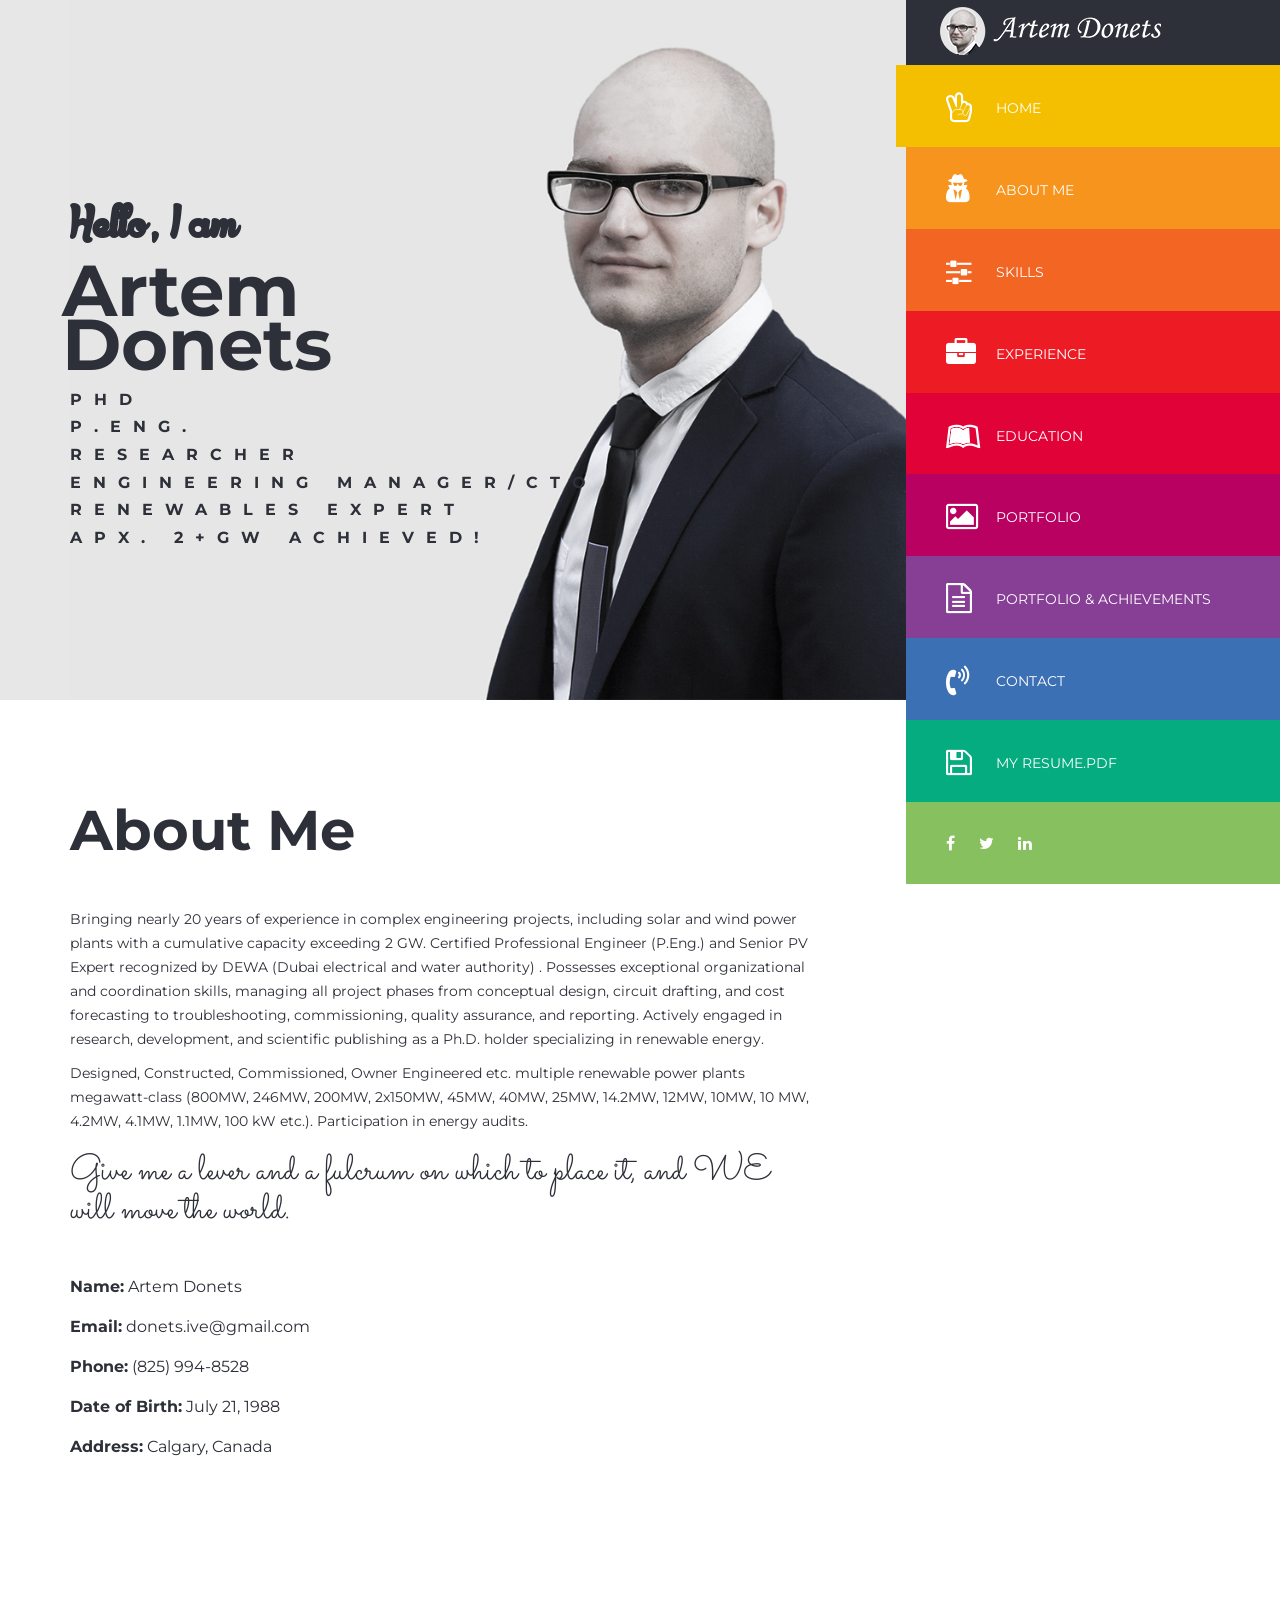
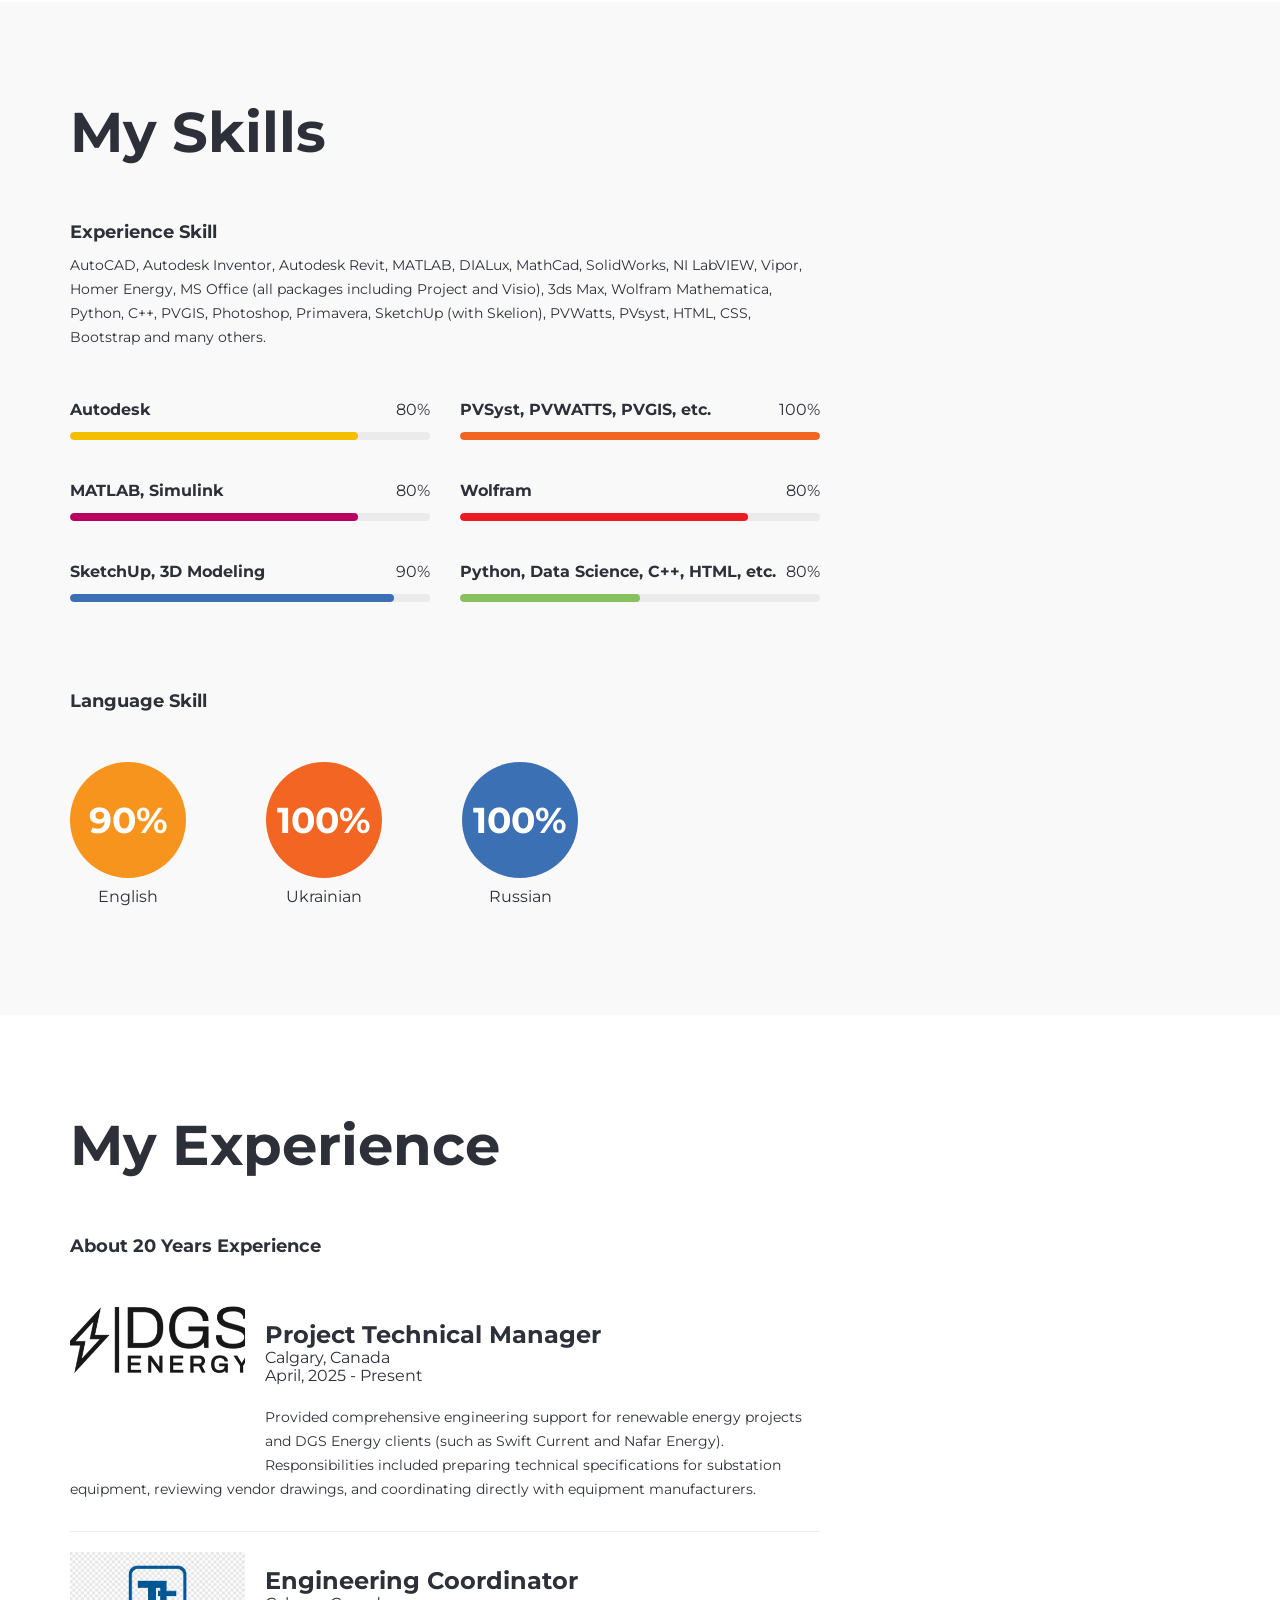
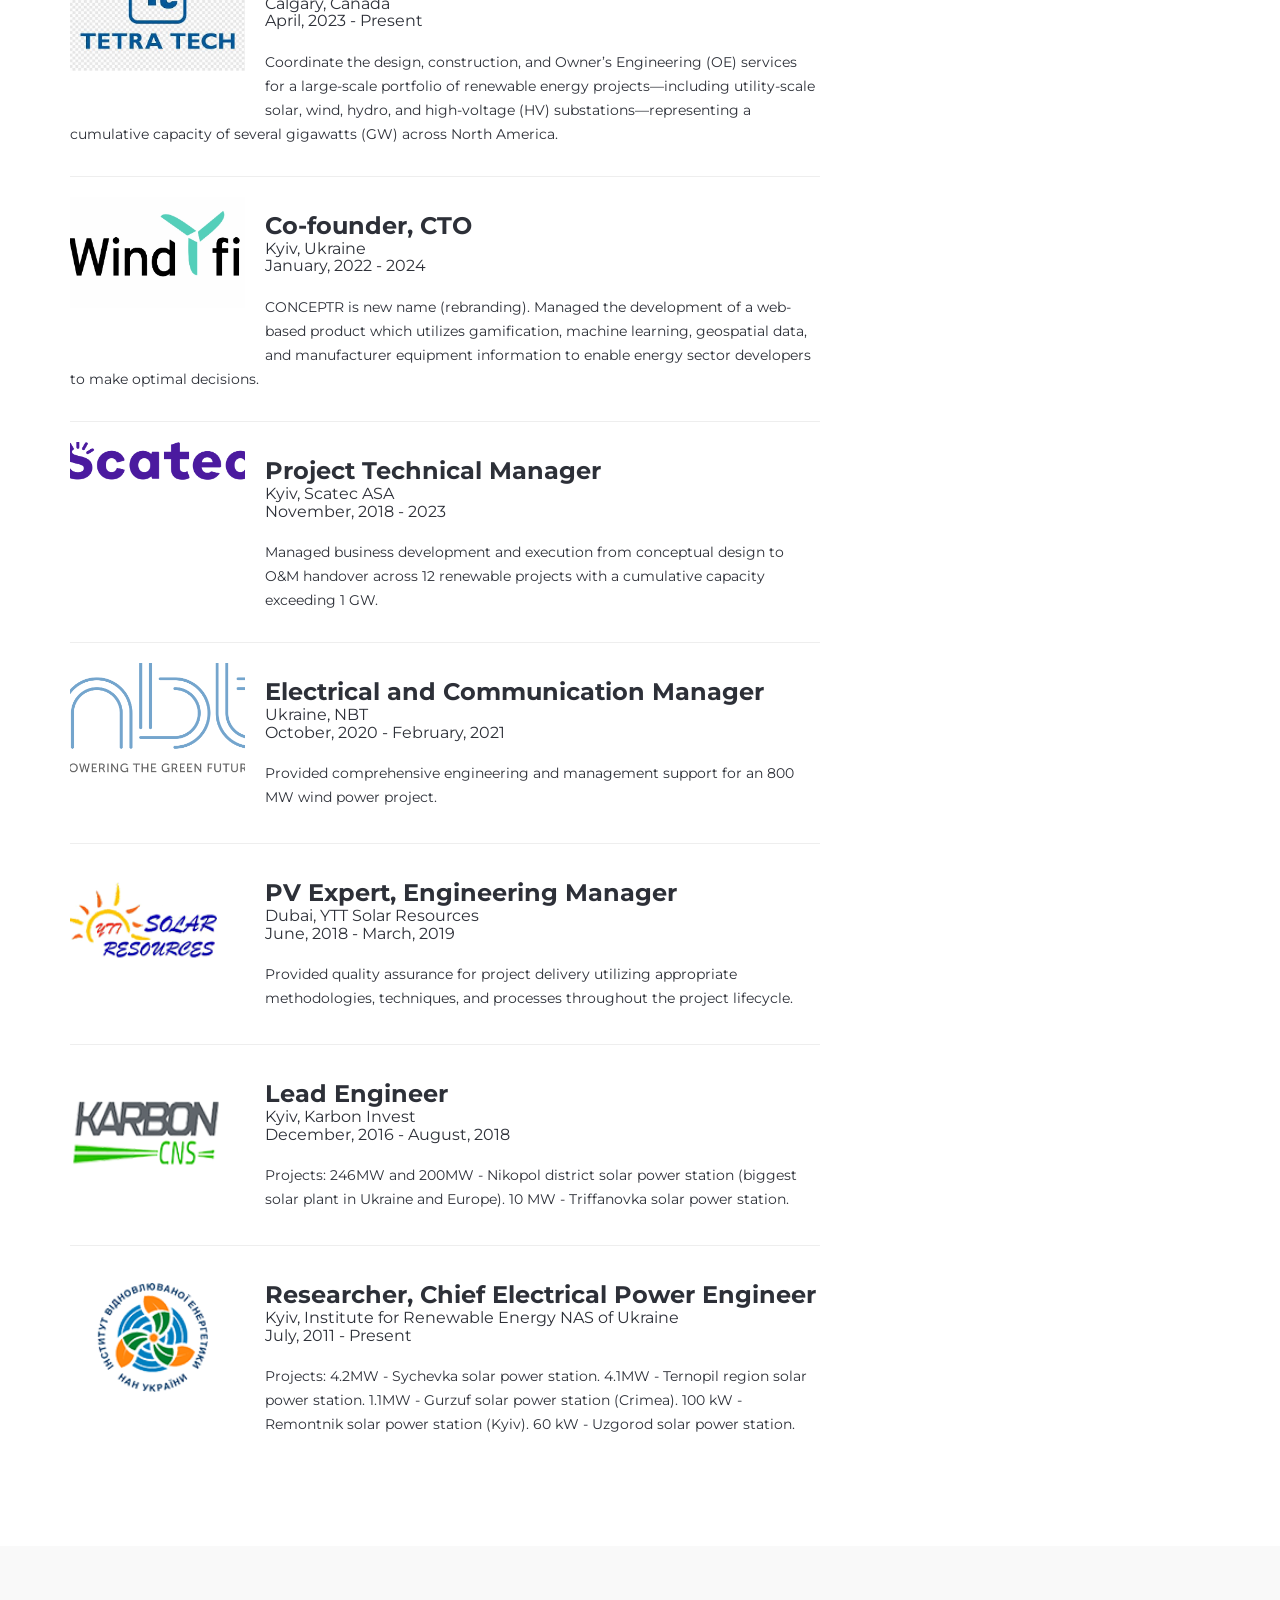
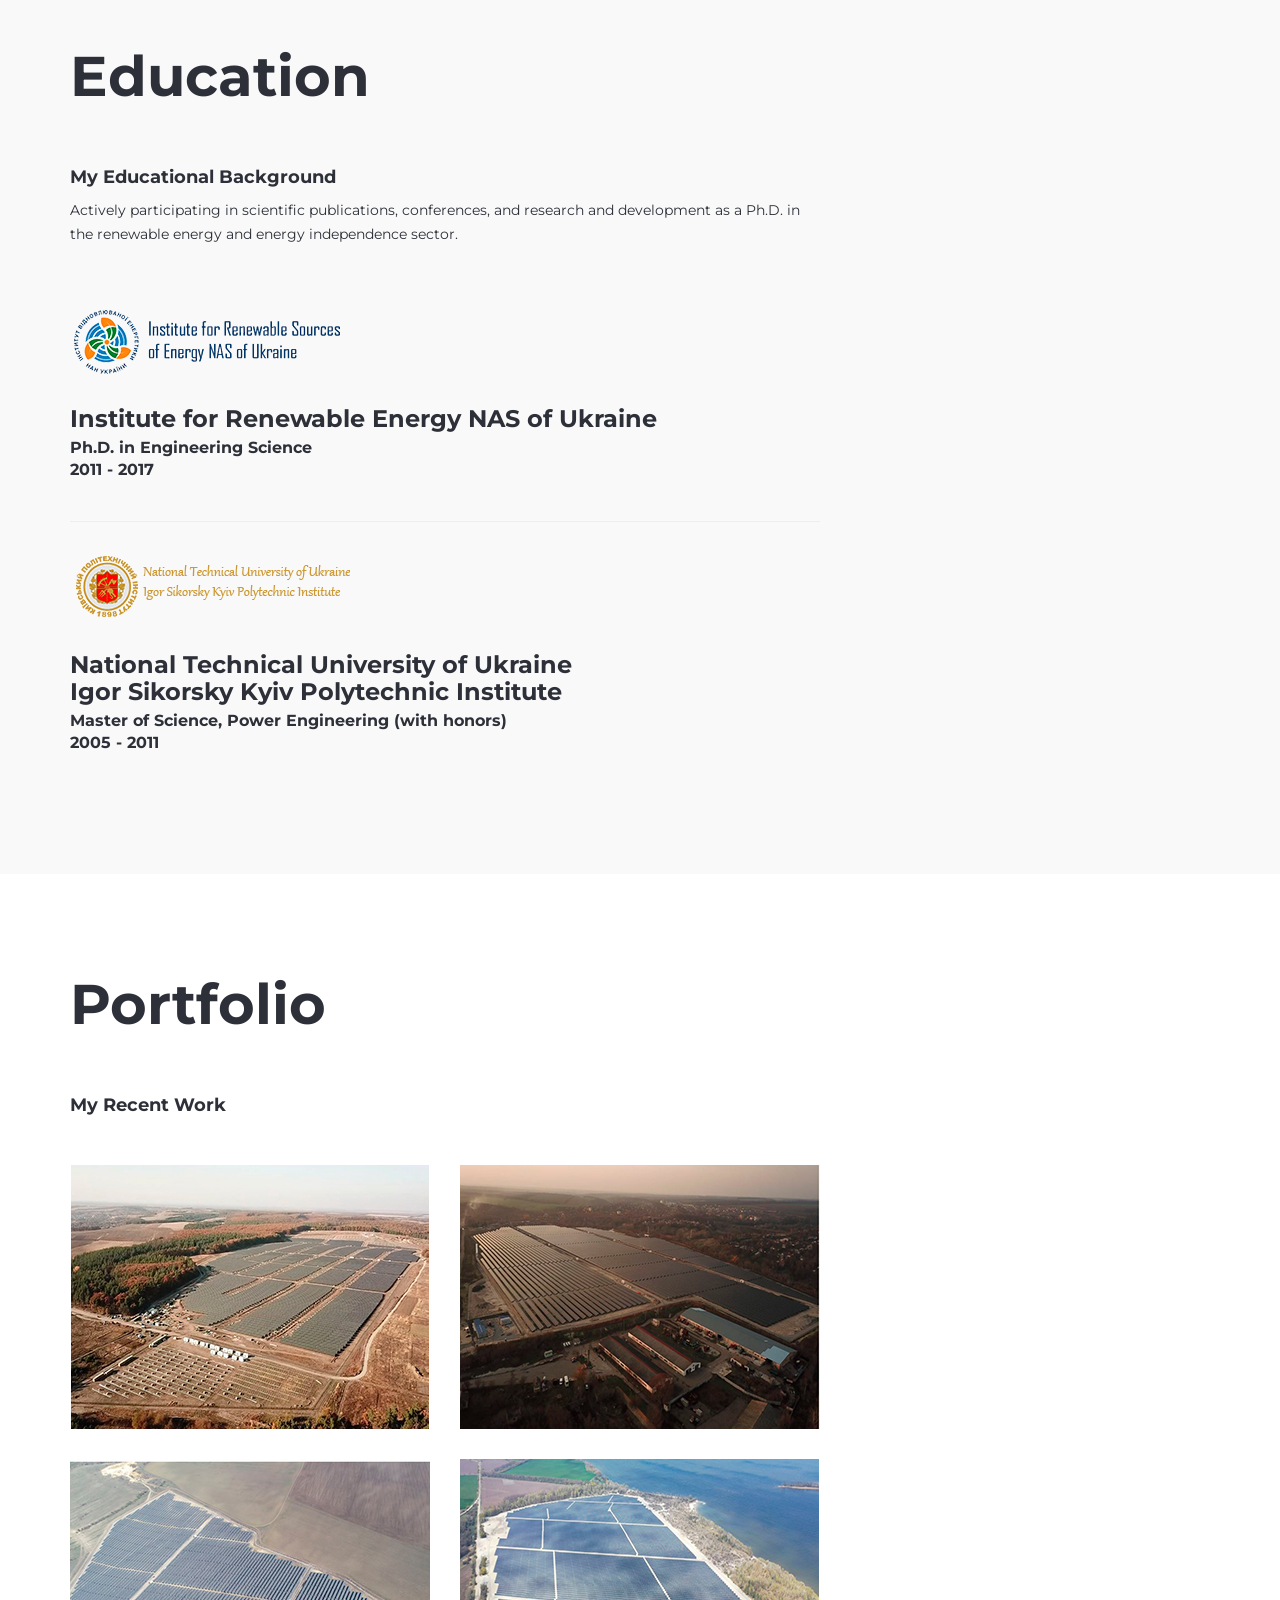
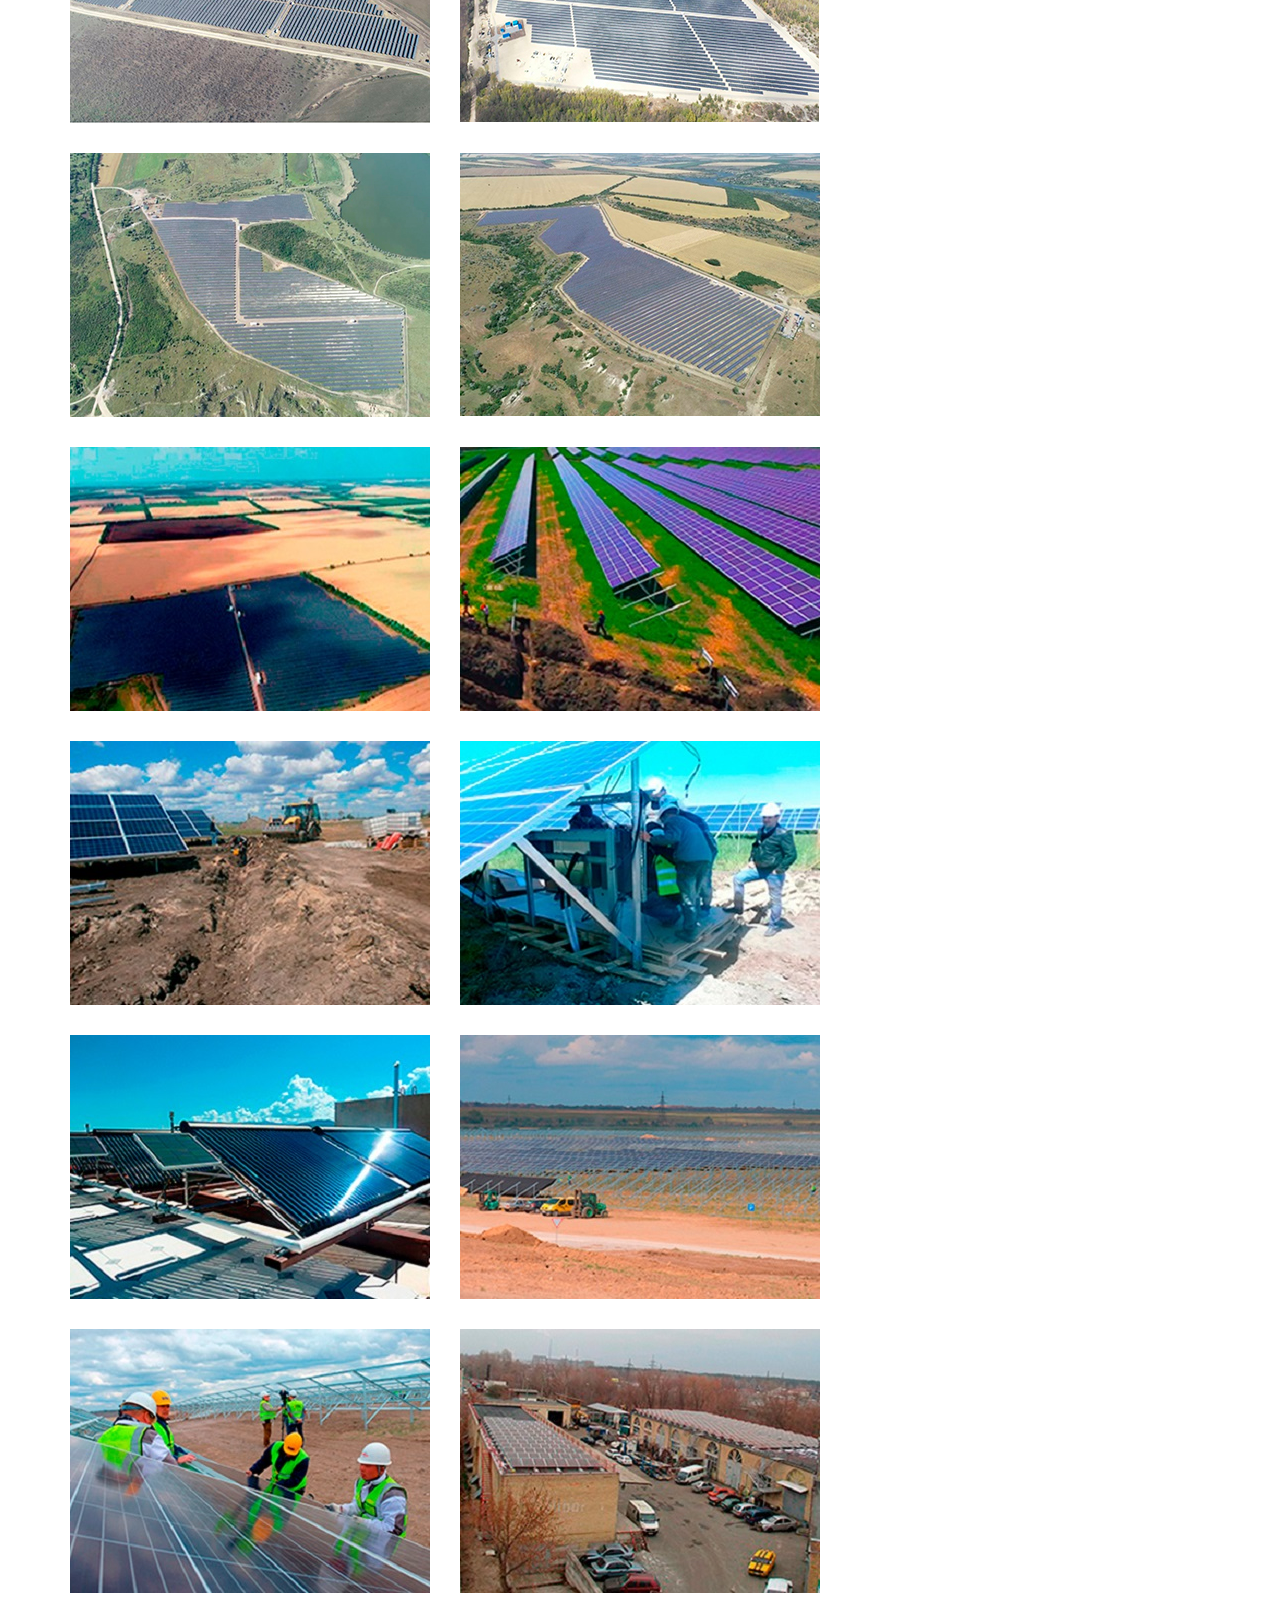
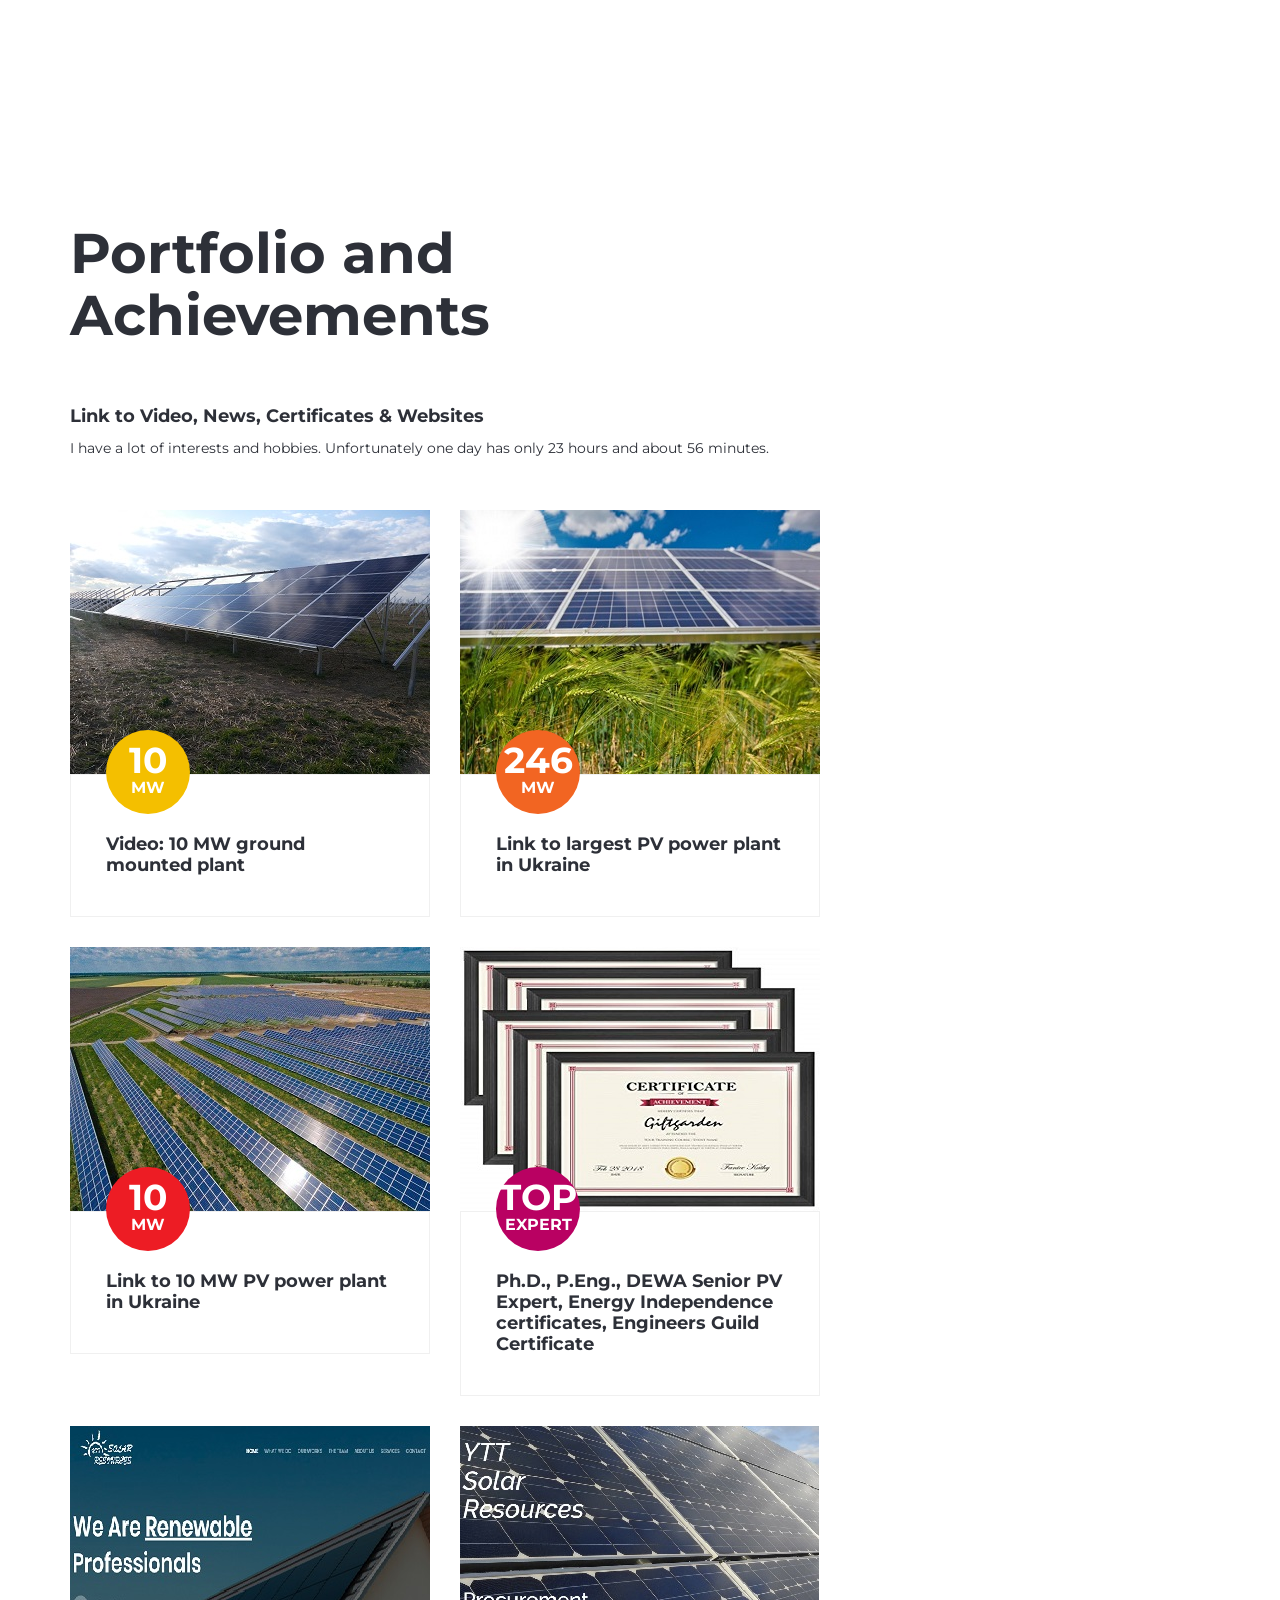
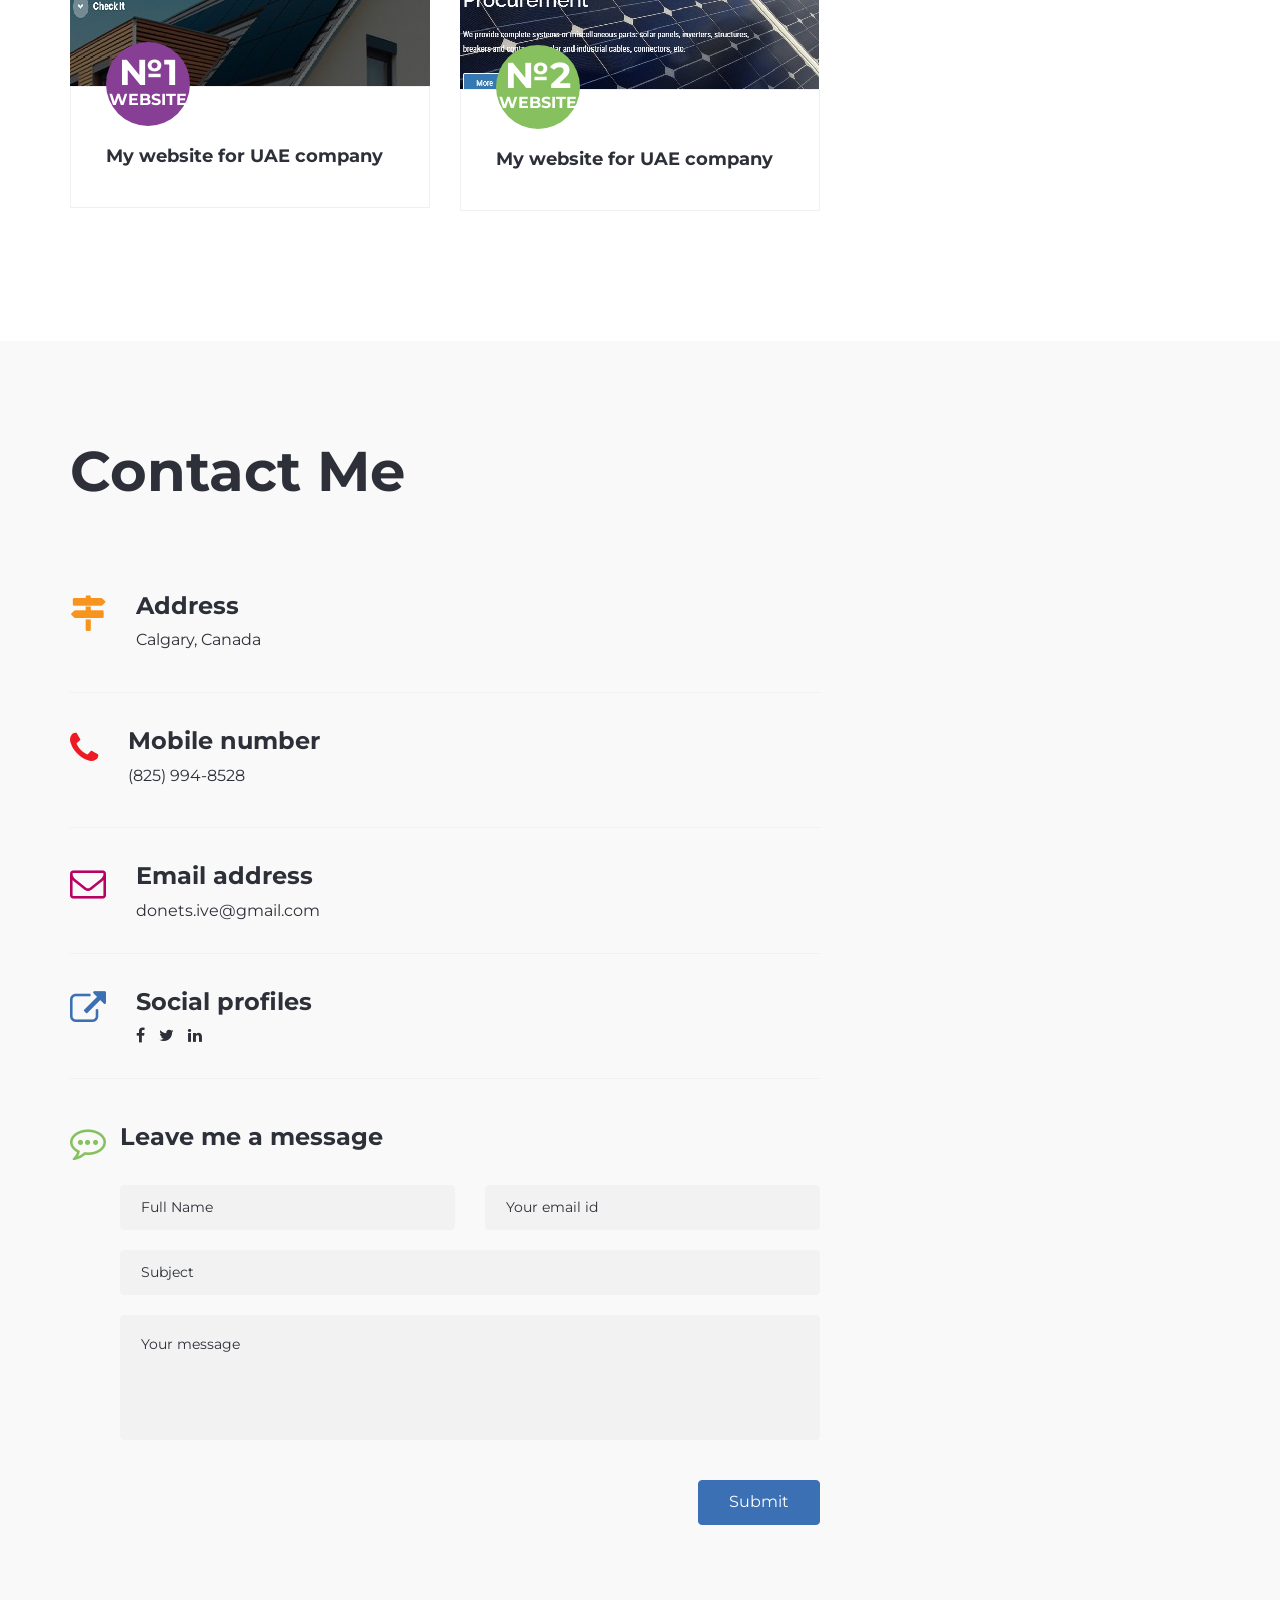
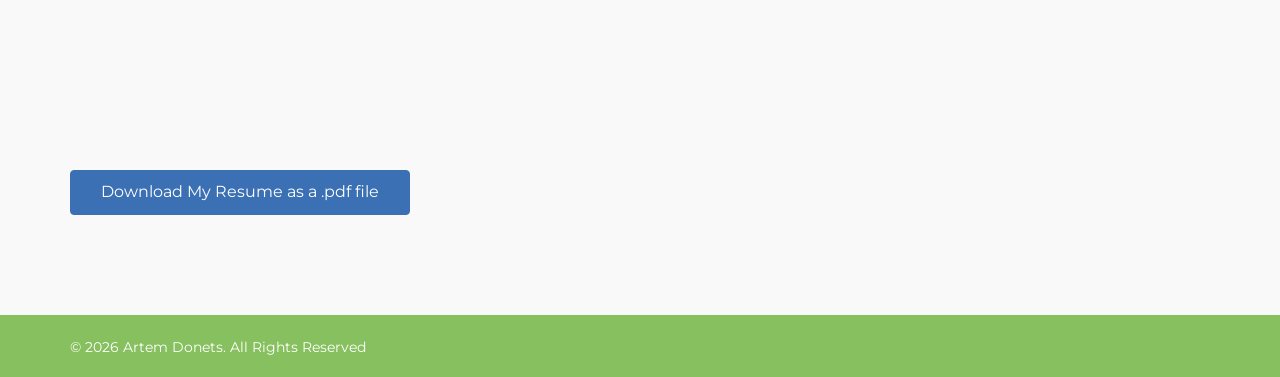
==== commit 80f69481: "updated index" ====
--- a/index.html
+++ b/index.html
@@ -5,11 +5,11 @@
         <meta http-equiv="X-UA-Compatible" content="IE=edge">
         <meta name="viewport" content="width=device-width, initial-scale=1">
         <meta name="author" content="Bio Theme">
-       	<meta name="description" content="">
+        <meta name="description" content="">
 
         <title>Resume | Donets Artem</title>
-		
-		<!-- CSS -->
+        
+        <!-- CSS -->
         <link rel="stylesheet" href="css/bootstrap.min.css">
         <link rel="stylesheet" href="css/font-awesome.min.css">       
         <link rel="stylesheet" href="css/magnific-popup.css">       
@@ -19,13 +19,13 @@
 
         <!-- Fonts -->
         <link href="https://fonts.googleapis.com/css?family=Montserrat:400,700|Sacramento" rel="stylesheet">
-		
+        
         <!-- icons -->
         <link rel="icon" href="images/ico/favicon.ico"> 
-        <link rel="apple-touch-icon-precomposed" sizes="144x144" href="../images/ico/apple-touch-icon-144-precomposed.html">
-        <link rel="apple-touch-icon-precomposed" sizes="114x114" href="../images/ico/apple-touch-icon-114-precomposed.html">
-        <link rel="apple-touch-icon-precomposed" sizes="72x72" href="../images/ico/apple-touch-icon-72-precomposed.html">
-        <link rel="apple-touch-icon-precomposed" sizes="57x57" href="../images/ico/apple-touch-icon-57-precomposed.html">    
+        <link rel="apple-touch-icon-precomposed" sizes="144x144" href="images/ico/apple-touch-icon-144-precomposed.png">
+        <link rel="apple-touch-icon-precomposed" sizes="114x114" href="images/ico/apple-touch-icon-114-precomposed.png">
+        <link rel="apple-touch-icon-precomposed" sizes="72x72" href="images/ico/apple-touch-icon-72-precomposed.png">
+        <link rel="apple-touch-icon-precomposed" sizes="57x57" href="images/ico/apple-touch-icon-57-precomposed.png">    
 
         <!-- HTML5 shim and Respond.js for IE8 support of HTML5 elements and media queries -->
         <!-- WARNING: Respond.js doesn't work if you view the page via file:// -->
@@ -84,7 +84,6 @@
                                 <ul class="social list-inline">
                                     <li><a href="https://www.facebook.com/kpi.donar"><i class="fa fa-facebook" aria-hidden="true"></i></a></li>
                                     <li><a href="#"><i class="fa fa-twitter" aria-hidden="true"></i></a></li>
-                                    <li><a href="plus.google.com/+ArtemDonets"><i class="fa fa-google-plus" aria-hidden="true"></i></a></li>
                                     <li><a href="https://www.linkedin.com/in/artem-donets-a1a90380/"><i class="fa fa-linkedin" aria-hidden="true"></i></a></li>
                                 </ul>
                             </li>                                          
@@ -117,8 +116,8 @@
                                 <h1>About Me</h1>
                             </div>
                             <div class="about-info">
-                                <p>Almost 20 years’ experience in complex engineering projects including the solar, wind power plants with total capacity > 2 GW. Certified Professional Engineer (P.Eng.). Senior PV Expert by <a href="https://www.dewa.gov.ae/en"> DEWA (Dubai electrical and water authority) </a>. Excellent  organizational  and coordination skills and ability to juggle with all aspects of a project, from designing, drawing circuitry and cost forecasting, to troubleshooting, managing, commissioning, conducting quality assurance and reporting. Also active participating in scientific (publications, conferences, etc.) and research and development life as a Ph.D in renewable energy sphere.<p> 
-Designed, Constructed, Commissioned, Owner Engineered etc. multiple renewable power plants megawatt-class (800MW, 246MW, 200MW, 2x150MW, 45MW, 40MW, 25MW, 14.2MW, 12MW, 10MW, 10 MW, 4.2MW, 4.1MW, 1.1MW, 100 kW etc.). Participation in energy audits.</p></p>
+                                <p>Bringing nearly 20 years of experience in complex engineering projects, including solar and wind power plants with a cumulative capacity exceeding 2 GW. Certified Professional Engineer (P.Eng.) and Senior PV Expert recognized by <a href="https://www.dewa.gov.ae/en"> DEWA (Dubai electrical and water authority) </a>. Possesses exceptional organizational and coordination skills, managing all project phases from conceptual design, circuit drafting, and cost forecasting to troubleshooting, commissioning, quality assurance, and reporting. Actively engaged in research, development, and scientific publishing as a Ph.D. holder specializing in renewable energy.</p>
+                                <p>Designed, Constructed, Commissioned, Owner Engineered etc. multiple renewable power plants megawatt-class (800MW, 246MW, 200MW, 2x150MW, 45MW, 40MW, 25MW, 14.2MW, 12MW, 10MW, 10 MW, 4.2MW, 4.1MW, 1.1MW, 100 kW etc.). Participation in energy audits.</p>
                                 <div class="signature">
                                     <h1>Give me a lever and a fulcrum on which to place it, and WE will move the world.</h1>
                                 </div>
@@ -129,27 +128,7 @@
                                 <p><span>Phone:</span> (825) 994-8528</p>
                                 <p><span>Date of Birth:</span> July 21, 1988</p>
                                 <p><span>Address:</span> Calgary, Canada</p>
-                            </address>
-    <!--
-                            <ul class="achievement">
-                                <li class="achievement-info">
-                                    <span class="counter">35</span>
-                                    <h4>Projects completed</h4>
-                                </li> 
-                                <li class="achievement-info">
-                                    <span class="counter counter1">19</span>
-                                    <h4>Winning Awards</h4>
-                                </li> 
-                                <li class="achievement-info">
-                                    <span class="counter counter2">230</span>
-                                    <h4>Happy Clients</h4>
-                                </li> 
-                                <li class="achievement-info">
-                                    <span class="counter counter3">19</span>
-                                    <h4>Running Projects</h4>
-                                </li>                            
-                            </ul>
-    -->                        
+                            </address>                       
                         </div>
                     </div><!-- row -->
                 </div><!-- container -->
@@ -165,7 +144,7 @@
                                 </div>
                                 <div class="text-info">
                                     <h4>Experience Skill</h4>
-                                    <p>AutoCad, Autodesk Invertor, Autodesk Revit, Matlab, DIALux, MathCad,  SolidWorks, NI LabVIEW, Vipor, Homer Energy, MS Office (all packages including Project and Visio), 3d's Max, Wolfram Mathematica, Python, C++, PV GIS, Photoshop, Primavera, Sketchup (with Skelion), PVWatts, PVSyst, HTML, CSS, Bootstrap and many others.</p>
+                                    <p>AutoCAD, Autodesk Inventor, Autodesk Revit, MATLAB, DIALux, MathCad, SolidWorks, NI LabVIEW, Vipor, Homer Energy, MS Office (all packages including Project and Visio), 3ds Max, Wolfram Mathematica, Python, C++, PVGIS, Photoshop, Primavera, SketchUp (with Skelion), PVWatts, PVsyst, HTML, CSS, Bootstrap and many others.</p>
                                 </div>
                                 <div class="progress-content">
                                     <div class="rating-bar bar-left">
@@ -177,7 +156,7 @@
                                                 </div>
                                             </div>
                                         </div>
-                                        <label>Matlab, Simulink</label>
+                                        <label>MATLAB, Simulink</label>
                                         <span class="rating-count pull-right">80%</span>
                                         <div class="skill-progress">
                                             <div class="progress">
@@ -185,7 +164,7 @@
                                                 </div>
                                             </div>
                                         </div>
-                                        <label>Sketchup, 3D Modeling</label>
+                                        <label>SketchUp, 3D Modeling</label>
                                         <span class="rating-count pull-right">90%</span>
                                         <div class="skill-progress">
                                             <div class="progress">
@@ -212,7 +191,7 @@
                                                 </div>
                                             </div>
                                         </div>
-                                        <label>Python, Datascience, C++, HTML, etc.</label>
+                                        <label>Python, Data Science, C++, HTML, etc.</label>
                                         <span class="rating-count pull-right">80%</span>
                                         <div class="skill-progress">
                                             <div class="progress">
@@ -225,7 +204,7 @@
 
                                 <div class="language-skill">
                                     <div class="text-info">
-                                        <h4>Language skill</h4>
+                                        <h4>Language Skill</h4>
                                     </div>
                                     <ul>
                                         <li class="chart" data-percent="90">
@@ -253,15 +232,11 @@
                     <div class="row">
                         <div class="col-sm-8">
                             <div class="section-title">
-                                <h1>My Exprience</h1>
+                                <h1>My Experience</h1>
                             </div>
                             <div class="text-info">
-                                <h4>About 20 Years Exprience</h4>
-                                <!--
-                                <p>Some Text.</p>
-    -->
-                            </div>
-
+                                <h4>About 20 Years Experience</h4>
+                            </div>
 
                             <div class="exprience">
                                 <div class="exprience-image">
@@ -272,12 +247,9 @@
                                     <h5>Calgary, Canada<p>April, 2025 - Present</p></h5>
     
                                     <p>Provided comprehensive engineering support for renewable energy projects and DGS Energy clients (such as Swift Current and Nafar Energy). Responsibilities included preparing technical specifications for substation equipment, reviewing vendor drawings, and coordinating directly with equipment manufacturers.</p>
-                                
                                 </div>                            
                             </div>
                             <hr>
-
-
 
                             <div class="exprience">
                                 <div class="exprience-image">
@@ -288,11 +260,9 @@
                                     <h5>Calgary, Canada<p>April, 2023 - Present</p></h5>
     
                                     <p>Coordinate the design, construction, and Owner’s Engineering (OE) services for a large-scale portfolio of renewable energy projects—including utility-scale solar, wind, hydro, and high-voltage (HV) substations—representing a cumulative capacity of several gigawatts (GW) across North America.</p>
-                                
                                 </div>                            
                             </div>
                             <hr>
-
 
                             <div class="exprience">
                                 <div class="exprience-image">
@@ -302,12 +272,11 @@
                                     <h3>Co-founder, CTO</h3>
                                     <h5>Kyiv, Ukraine<p>January, 2022 - 2024</p></h5>
     
-                                    <p>CONCEPTR is new name(rebrending). Manage the developing of web-based product which utilizes gamification, machine learning, geospatial data as well as manufacturer's equipment information to enable energy sector developers to make optimal decisions.</p>
-                                
+                                    <p>CONCEPTR is new name (rebranding). Managed the development of a web-based product which utilizes gamification, machine learning, geospatial data, and manufacturer equipment information to enable energy sector developers to make optimal decisions.</p>
                                 </div>                            
                             </div>
                             <hr>
-				
+                
                             <div class="exprience">
                                 <div class="exprience-image">
                                     <img class="img-responsive" src="images/exprience/1.png" alt="Image">
@@ -316,11 +285,11 @@
                                     <h3>Project Technical Manager</h3>
                                     <h5>Kyiv, Scatec ASA<p>November, 2018 - 2023</p></h5>
     
-                                    <p>Managing in each sector of business and development from conceptual design till transfer to O&M 12 Renewable projects with installed capacity > 1 GW.</p>
-                                
+                                    <p>Managed business development and execution from conceptual design to O&M handover across 12 renewable projects with a cumulative capacity exceeding 1 GW.</p>
                                 </div>                            
                             </div>
                             <hr>
+
                             <div class="exprience">
                                 <div class="exprience-image">
                                     <img class="img-responsive" src="images/exprience/5.png" alt="Image">
@@ -328,10 +297,11 @@
                                 <div class="exprience-info">
                                     <h3>Electrical and Communication Manager</h3>
                                     <h5>Ukraine, NBT<p>October, 2020 - February, 2021</p></h5>
-                                    <p>Provide full engineering and managing support for Wind Power project with 800 MW installed capacity.</p>
+                                    <p>Provided comprehensive engineering and management support for an 800 MW wind power project.</p>
                                 </div>                            
                             </div>
                             <hr>
+
                             <div class="exprience">
                                 <div class="exprience-image">
                                     <img class="img-responsive" src="images/exprience/2.png" alt="Image">
@@ -339,10 +309,11 @@
                                 <div class="exprience-info">
                                     <h3>PV Expert, Engineering Manager</h3>
                                     <h5>Dubai, YTT Solar Resources<p>June, 2018 - March, 2019</p></h5>
-                                    <p>Provide quality assurance on delivery of projects using appropriate project methodology, techniques and processes, throughout the entire project lifecycle.</p>
+                                    <p>Provided quality assurance for project delivery utilizing appropriate methodologies, techniques, and processes throughout the project lifecycle.</p>
                                 </div>                            
                             </div>
                             <hr>
+
                             <div class="exprience">
                                 <div class="exprience-image">
                                     <img class="img-responsive" src="images/exprience/3.png" alt="Image">
@@ -354,6 +325,7 @@
                                 </div>                            
                             </div>
                             <hr>
+
                             <div class="exprience">
                                 <div class="exprience-image">
                                     <img class="img-responsive" src="images/exprience/4.png" alt="Image">
@@ -361,7 +333,7 @@
                                 <div class="exprience-info">
                                     <h3>Researcher, Chief Electrical Power Engineer</h3>
                                     <h5>Kyiv, Institute for Renewable Energy NAS of Ukraine<p>July, 2011 - Present</p></h5>
-                                    <p>Projects:  4.2MW - Sychevka solar power station. 4.1MW - Ternopil region solar power station. 1,1MW - Gurzuf solar power station (Crimea). 100 kw - Remontnik solar power station (Kyiv). 60 kW - Uzgorod solar power station.</p>
+                                    <p>Projects: 4.2MW - Sychevka solar power station. 4.1MW - Ternopil region solar power station. 1.1MW - Gurzuf solar power station (Crimea). 100 kW - Remontnik solar power station (Kyiv). 60 kW - Uzgorod solar power station.</p>
                                 </div>                            
                             </div>
                         </div>
@@ -379,22 +351,19 @@
                                 </div>
                                 <div class="text-info">
                                     <h4>My Educational Background</h4>
-                                    <p>Active participating in scientific (publications, conferences, etc.) and research and development life as a Ph.D in renewable energy and energy independence sphere.</p>
+                                    <p>Actively participating in scientific publications, conferences, and research and development as a Ph.D. in the renewable energy and energy independence sector.</p>
                                 </div>
                                 <div class="education-info">
                                     <img class="img-responsive" src="images/education/1.png" alt="Image">
                                     <h3>Institute for Renewable Energy NAS of Ukraine</h3>
-                                    <h5>Ph.D of Engineering Science</h5>
+                                    <h5>Ph.D. in Engineering Science</h5>
                                     <h6>2011 - 2017</h6>
-                                </div>
-                                <hr>
                                 </div>
                                 <hr>
                                 <div class="education-info">
                                     <img class="img-responsive" src="images/education/2.png" alt="Image">
-                                    <h3>National Technical University of Ukraine<p>
-                                    Igor Sikorsky Kyiv Polytechnic Institute</p></h3>
-                                    <h5>Master of Science, Power Engineering (with honor)</h5>
+                                    <h3>National Technical University of Ukraine<p>Igor Sikorsky Kyiv Polytechnic Institute</p></h3>
+                                    <h5>Master of Science, Power Engineering (with honors)</h5>
                                     <h6>2005 - 2011</h6>
                                 </div>
                             </div>
@@ -412,9 +381,6 @@
                             </div>
                             <div class="text-info">
                                 <h4>My Recent Work</h4>
-    <!--
-                                <p>Some Text.</p>
-    -->
                             </div>
                             <div class="portfolio-content">
                                 <div class="row">
@@ -588,78 +554,18 @@
                                             <div class="portfolio-overlay">
                                                 <div class="portfolio-info">
                                                     <a href="images/portfolio/2.jpg"><i class="fa fa-camera-retro" aria-hidden="true"></i></a>
-                                                    <h3>100 kV</h3>
+                                                    <h3>100 kW</h3>
                                                     <p>Roof mounted solar plant</p>
                                                 </div>
                                             </div>
                                         </div>
                                     </div>                              
-
-
-<!-- hidden 
-
-                                    <div class="col-sm-6">
-                                        <div class="portfolio-item">
-                                            <img class="img-responsive" src="images/portfolio/1.jpg" alt="Image">
-                                            <div class="portfolio-overlay">
-                                                <div class="portfolio-info">
-                                                    <a href="images/portfolio/1.jpg"><i class="fa fa-camera-retro" aria-hidden="true"></i></a>
-                                                    <h3>SWH</h3>
-                                                    <p>Solar water heating</p>
-                                                </div>
-                                            </div>
-                                        </div>
-                                    </div>
-
-                                    <div class="col-sm-6">
-                                        <div class="portfolio-item">
-                                            <img class="img-responsive" src="images/portfolio/6.jpg" alt="Image">
-                                            <div class="portfolio-overlay">
-                                                <div class="portfolio-info">
-                                                    <a href="images/portfolio/6.jpg"><i class="fa fa-camera-retro" aria-hidden="true"></i></a>
-                                                    <h3>10 MW</h3>
-                                                    <p>Ground mounted solar plant</p>
-                                                </div>
-                                            </div>
-                                        </div>
-                                    </div>
-
-                                    <div class="col-sm-6">
-                                        <div class="portfolio-item">
-                                            <img class="img-responsive" src="images/portfolio/7.jpg" alt="Image">
-                                            <div class="portfolio-overlay">
-                                                <div class="portfolio-info">
-                                                    <a href="images/portfolio/7.jpg"><i class="fa fa-camera-retro" aria-hidden="true"></i></a>
-                                                    <h3>10 MW</h3>
-                                                    <p>Ground mounted solar plant</p>
-                                                </div>
-                                            </div>
-                                        </div>
-                                    </div>
-
-                                    <div class="col-sm-6">
-                                        <div class="portfolio-item">
-                                            <img class="img-responsive" src="images/portfolio/2.jpg" alt="Image">
-                                            <div class="portfolio-overlay">
-                                                <div class="portfolio-info">
-                                                    <a href="images/portfolio/2.jpg"><i class="fa fa-camera-retro" aria-hidden="true"></i></a>
-                                                    <h3>100 kW</h3>
-                                                    <p>Rooftop solar system</p>
-                                                </div>
-                                            </div>
-                                        </div>
-                                    </div>
-
--->
-
-
                                 </div>
                             </div><!-- portfolio content -->
                        </div> 
                     </div><!-- row -->
                 </div><!-- container -->
             </div><!-- portfolio section -->
-
 
             <div id="blog" class="blog-section section-padding">
                 <div class="container">
@@ -764,7 +670,7 @@
                                                 <a href="https://ytt-888.github.io/site2/">№2 <span>website</span></a>
                                             </div>
                                             <div class="entry-title">
-                                               <h2><a href="https://ytt-888.github.io/site2/">My website for UAE company </a></h2>
+                                               <h2><a href="https://ytt-888.github.io/site2/">My website for UAE company</a></h2>
                                            </div> 
                                         </div>
                                     </div>                        
@@ -774,7 +680,6 @@
                     </div>
                 </div><!-- container -->
             </div><!-- blog section -->
-
 
             <div id="contact" class="contact-section bg-color section-padding">
                 <div class="container">
@@ -815,7 +720,6 @@
                                             <ul class="social list-inline">
                                                 <li><a href="https://www.facebook.com/kpi.donar"><i class="fa fa-facebook" aria-hidden="true"></i></a></li>
                                                 <li><a href="#"><i class="fa fa-twitter" aria-hidden="true"></i></a></li>
-                                                <li><a href="plus.google.com/+ArtemDonets"><i class="fa fa-google-plus" aria-hidden="true"></i></a></li>
                                                 <li><a href="https://www.linkedin.com/in/artem-donets-a1a90380/"><i class="fa fa-linkedin" aria-hidden="true"></i></a></li>
                                             </ul>
                                         </li>
@@ -829,9 +733,6 @@
                                             </div>                                
                                             <h3>Leave me a message</h3>
                                         </div>                            
-         <!--
-                                        <p>TEXT.</p>
-         -->    
                                     </div>
                                     <form id="contact-form" class="contact-form" name="contact-form" method="post" action="#">
                                         <div class="row">
@@ -867,12 +768,10 @@
                 </div><!-- container -->
             </div><!-- contact section -->
 
-
-            <div id="profile" class="profile-section  bg-color section-padding">
+            <div id="profile" class="profile-section bg-color section-padding">
                 <div class="container">
                     <div class="row">
                         <div class="col-sm-8">
-                            
                             <div class="button">
                                 <a href="resume/CV_(Artem Donets).pdf" class="btn btn-primary">Download My Resume as a .pdf file</a>
                             </div>
@@ -900,4 +799,4 @@
         <script src="js/magnific-popup.min.js"></script>                                     
         <script src="js/main.js"></script>  
     </body>
-</html>
+</html>
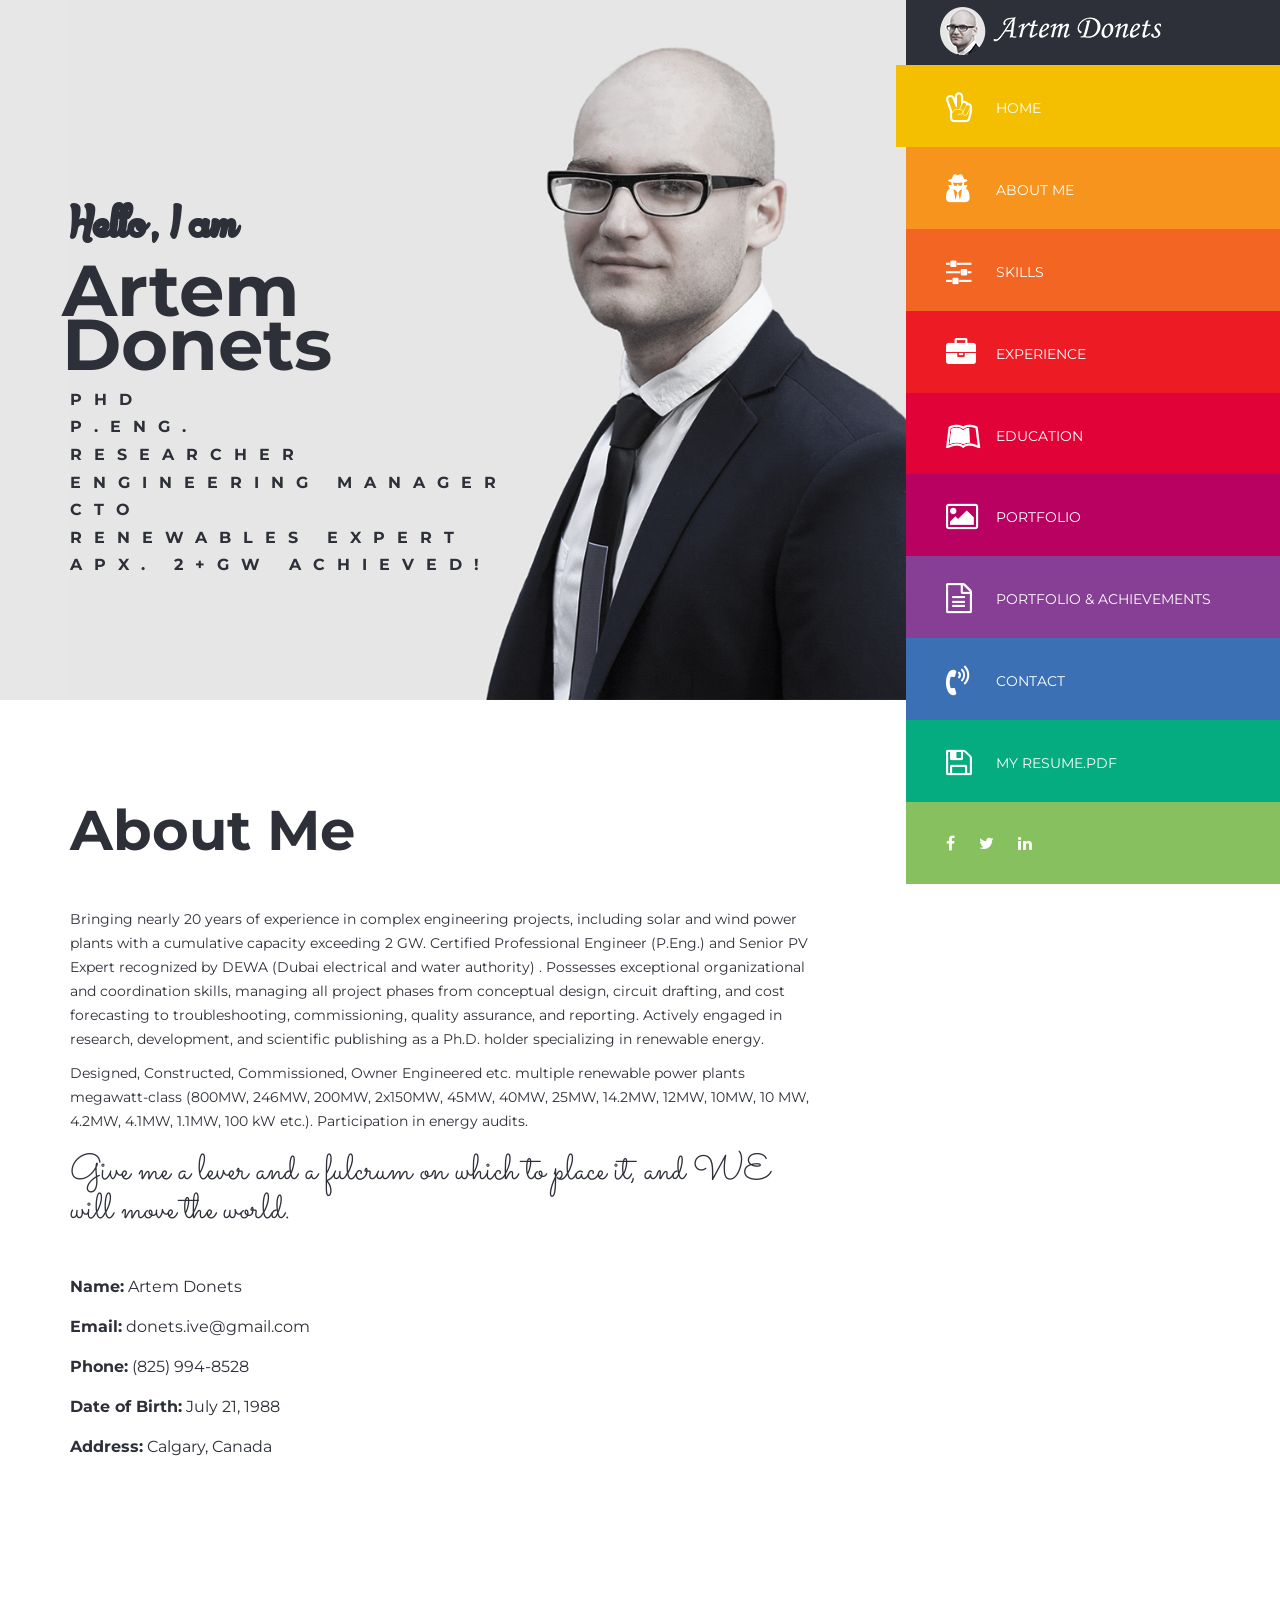
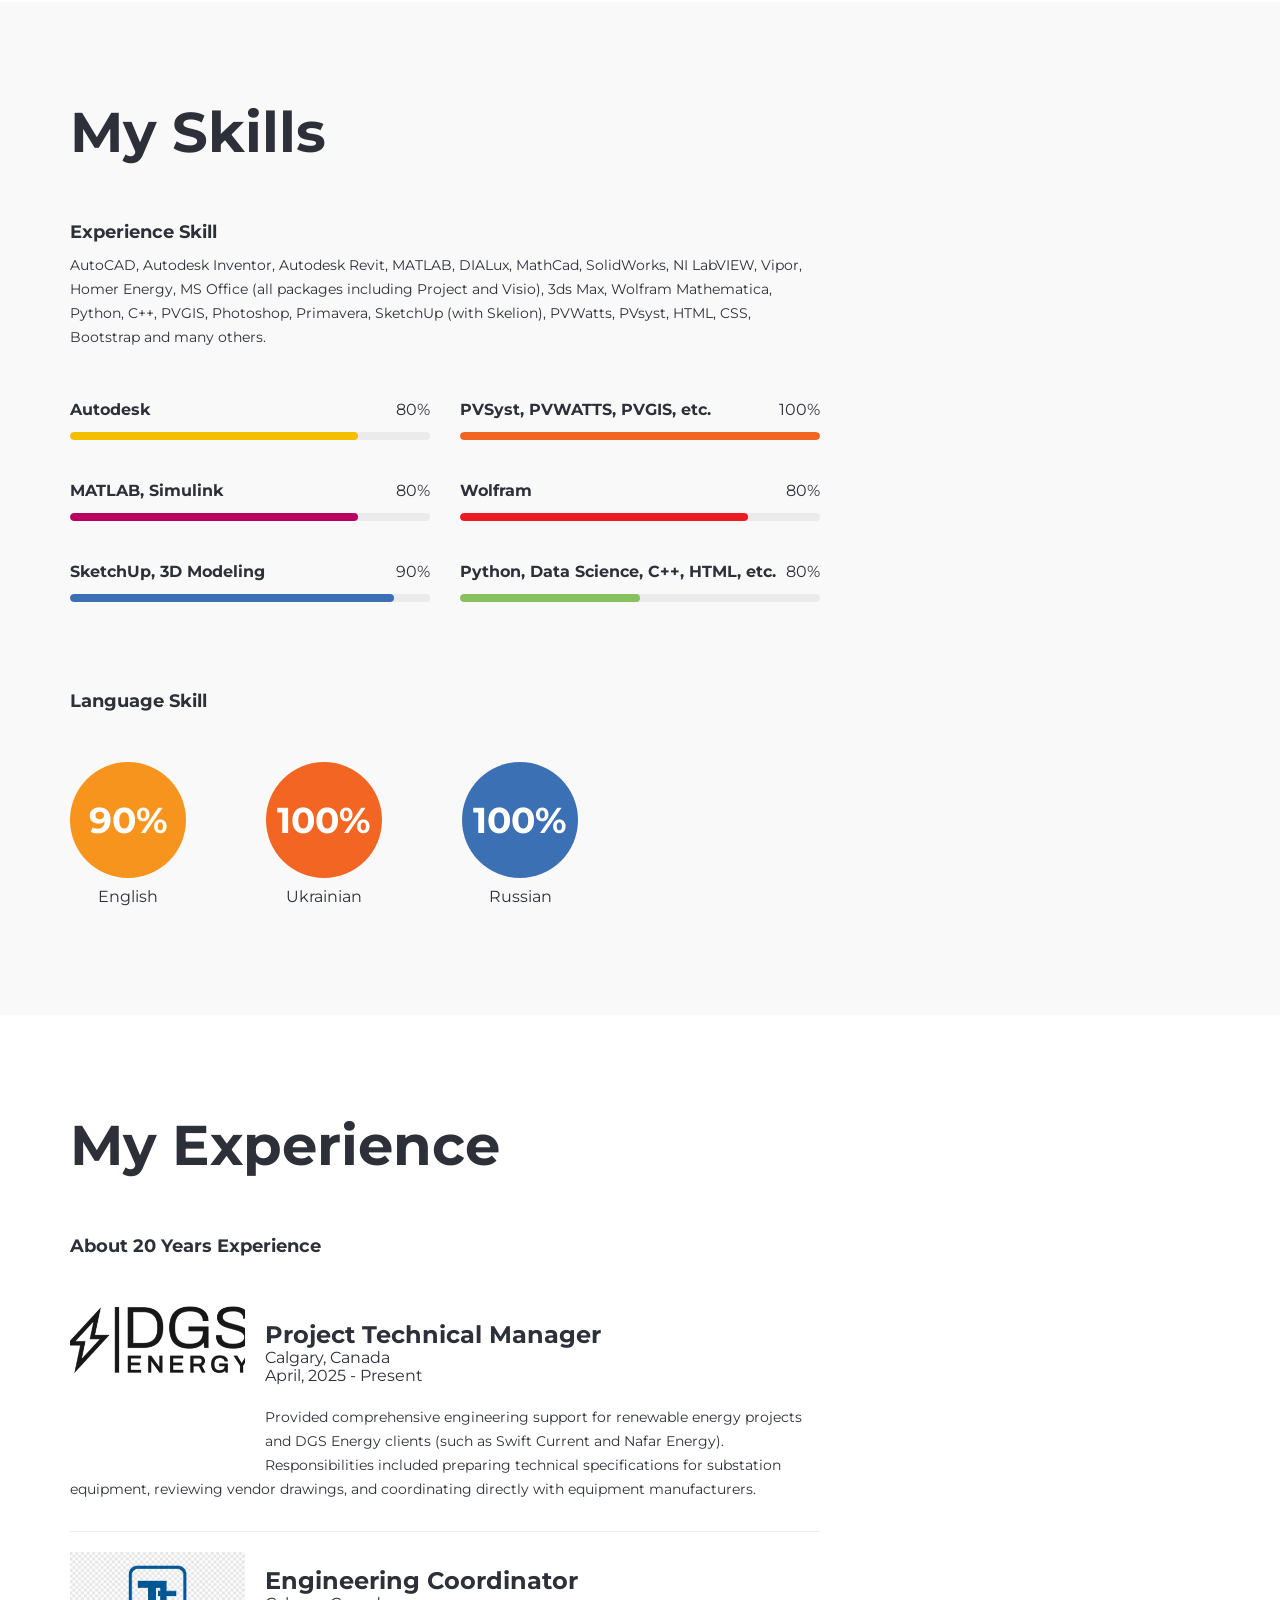
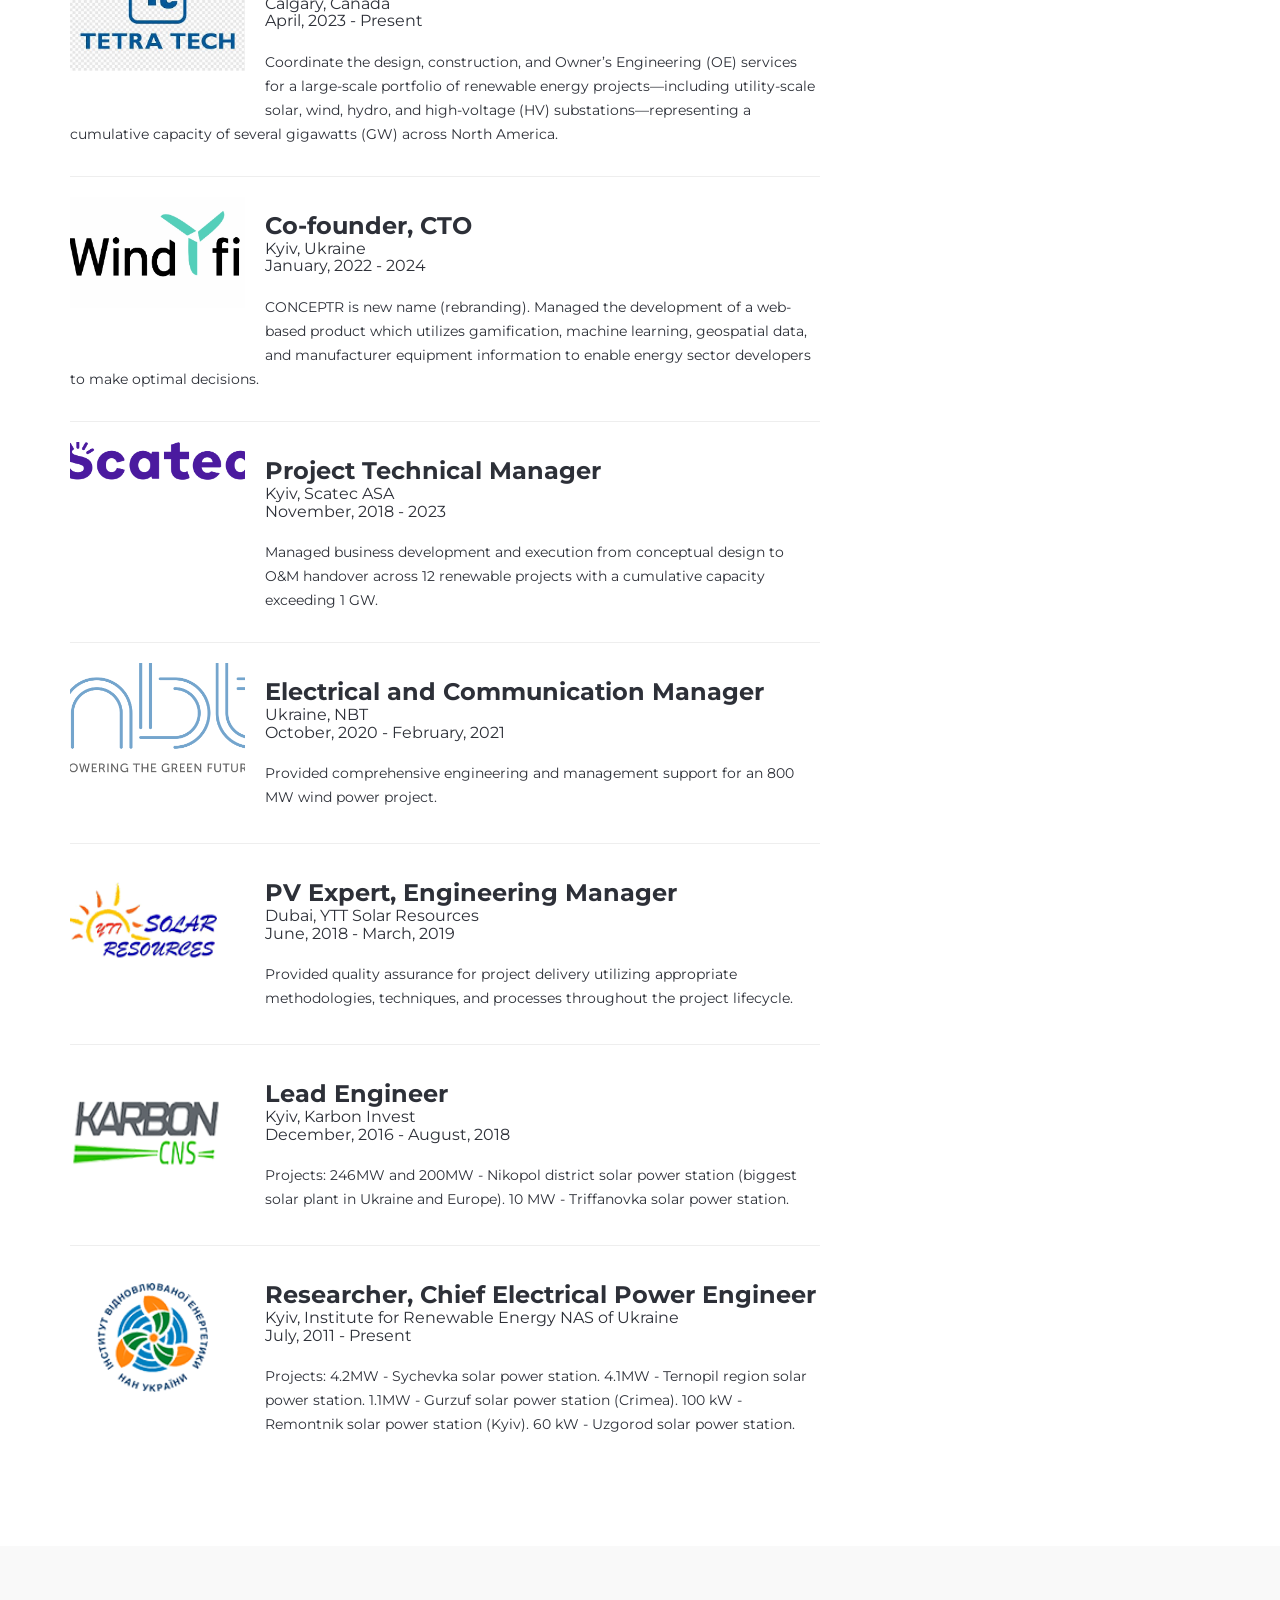
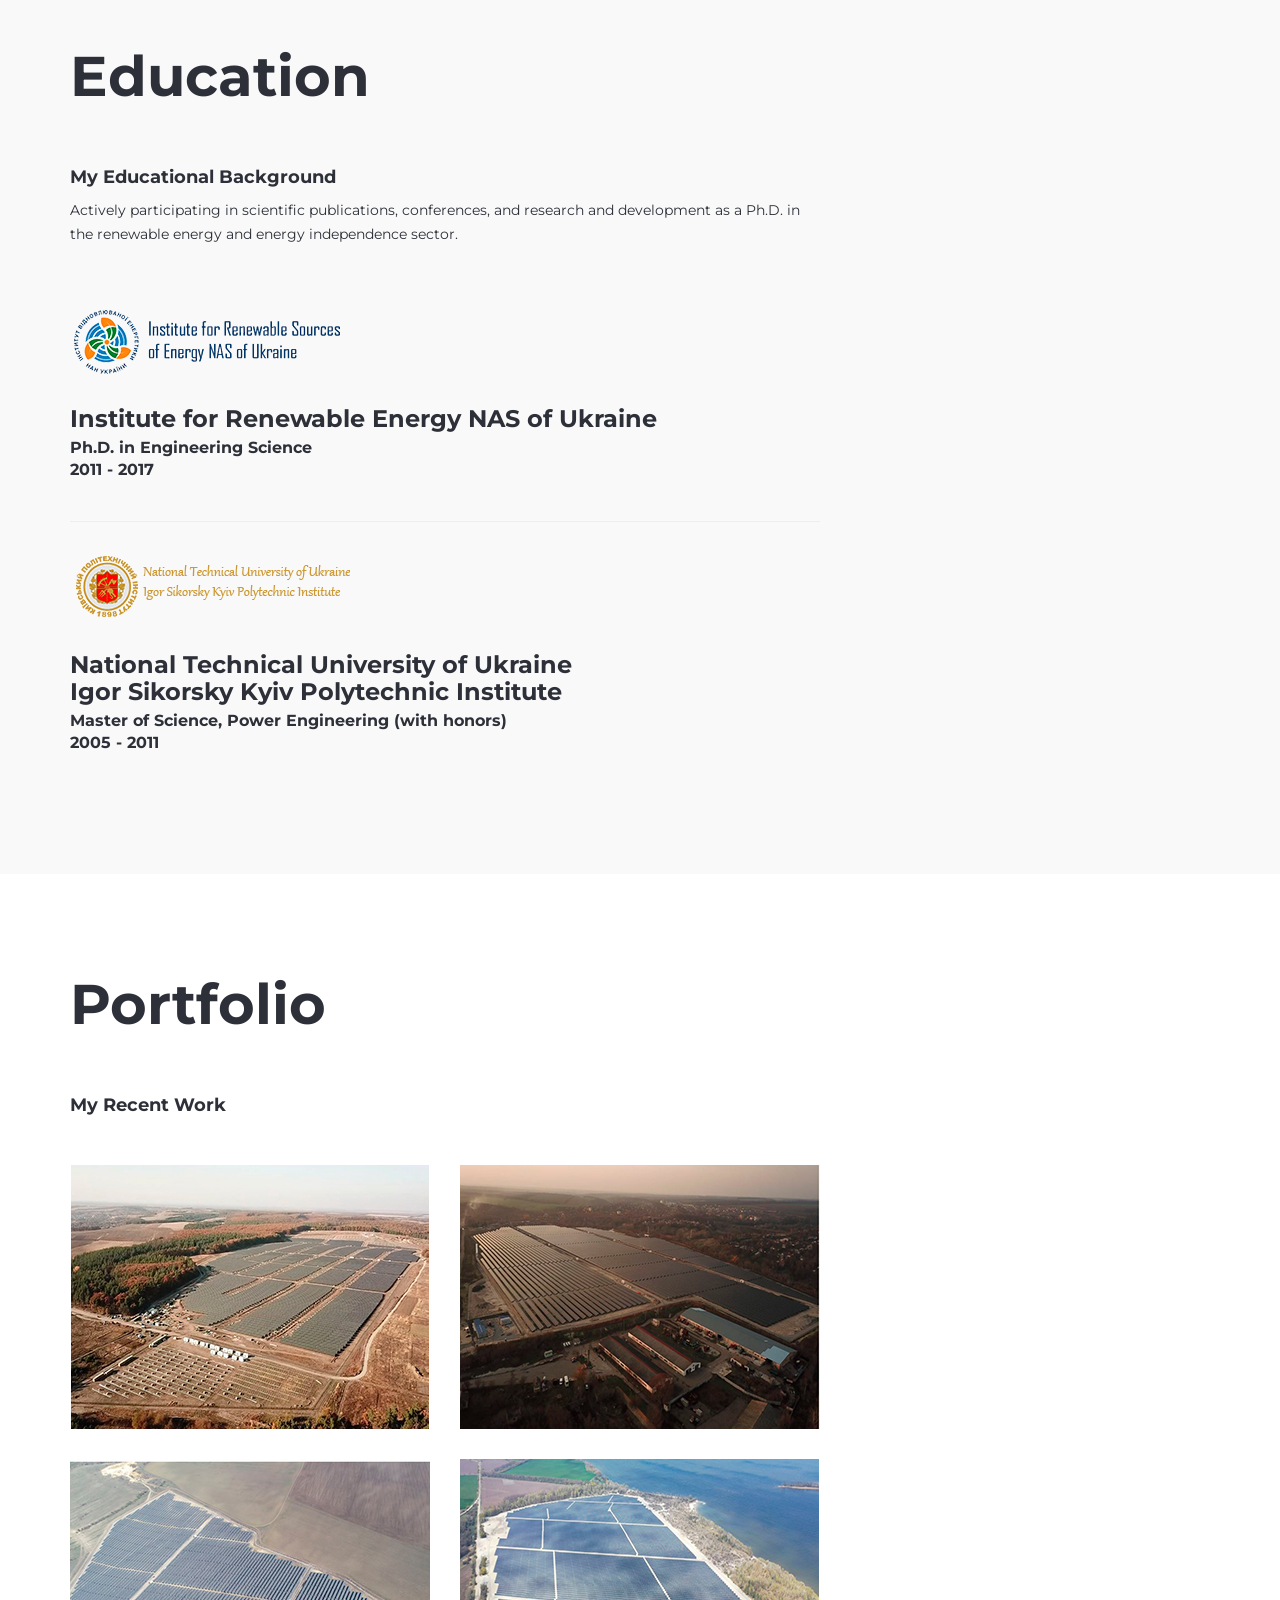
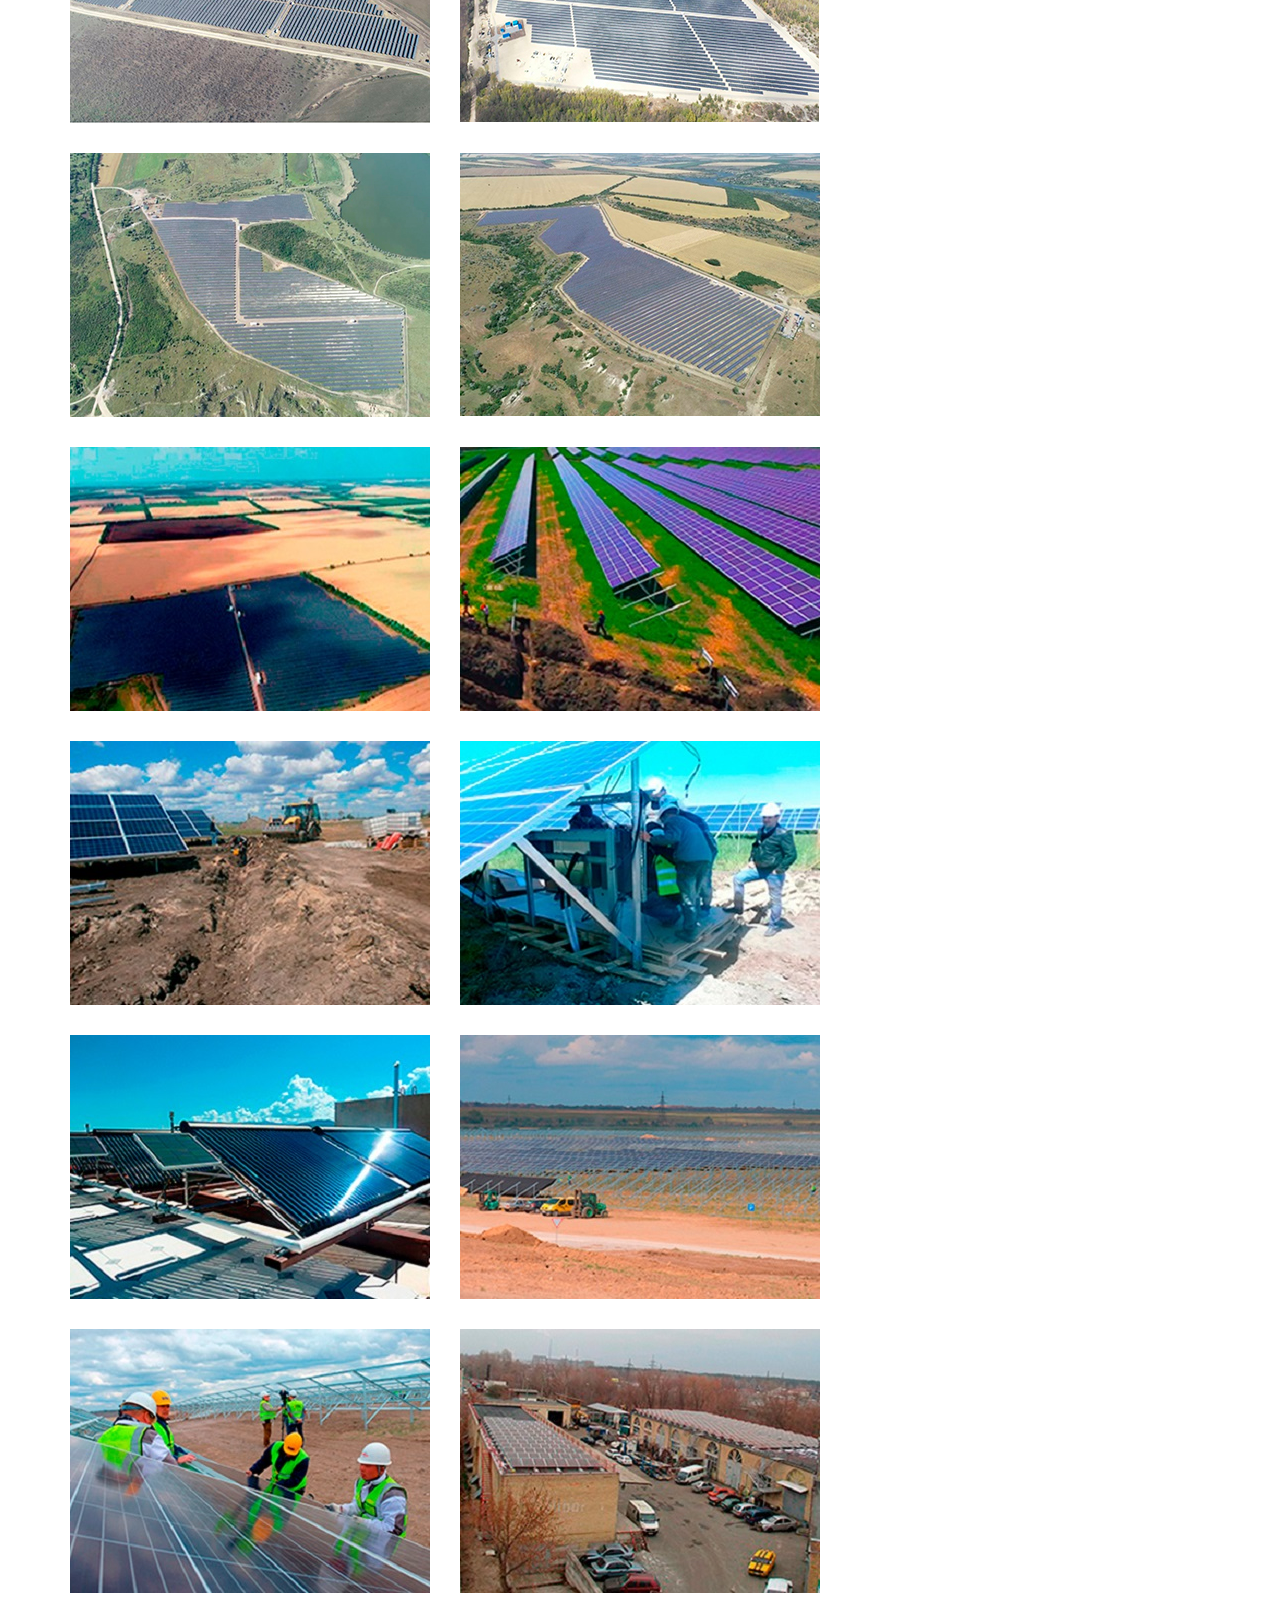
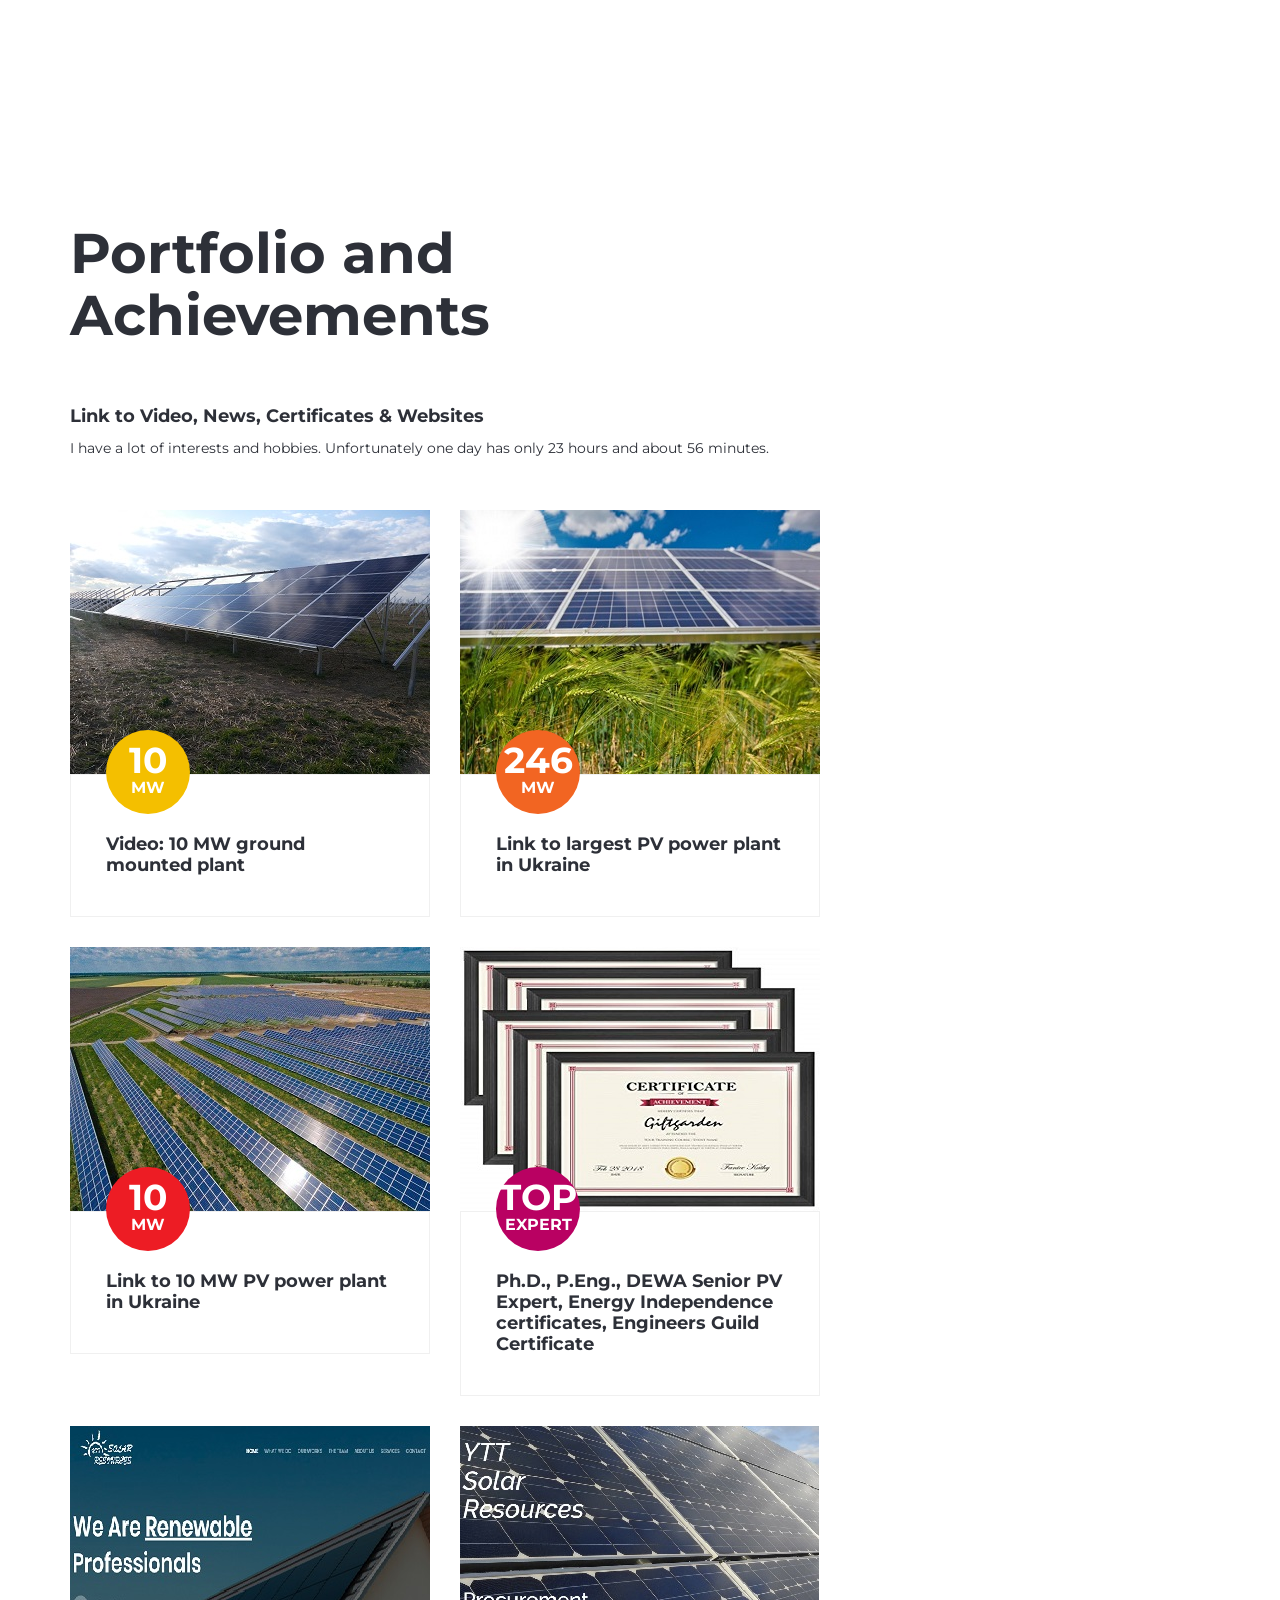
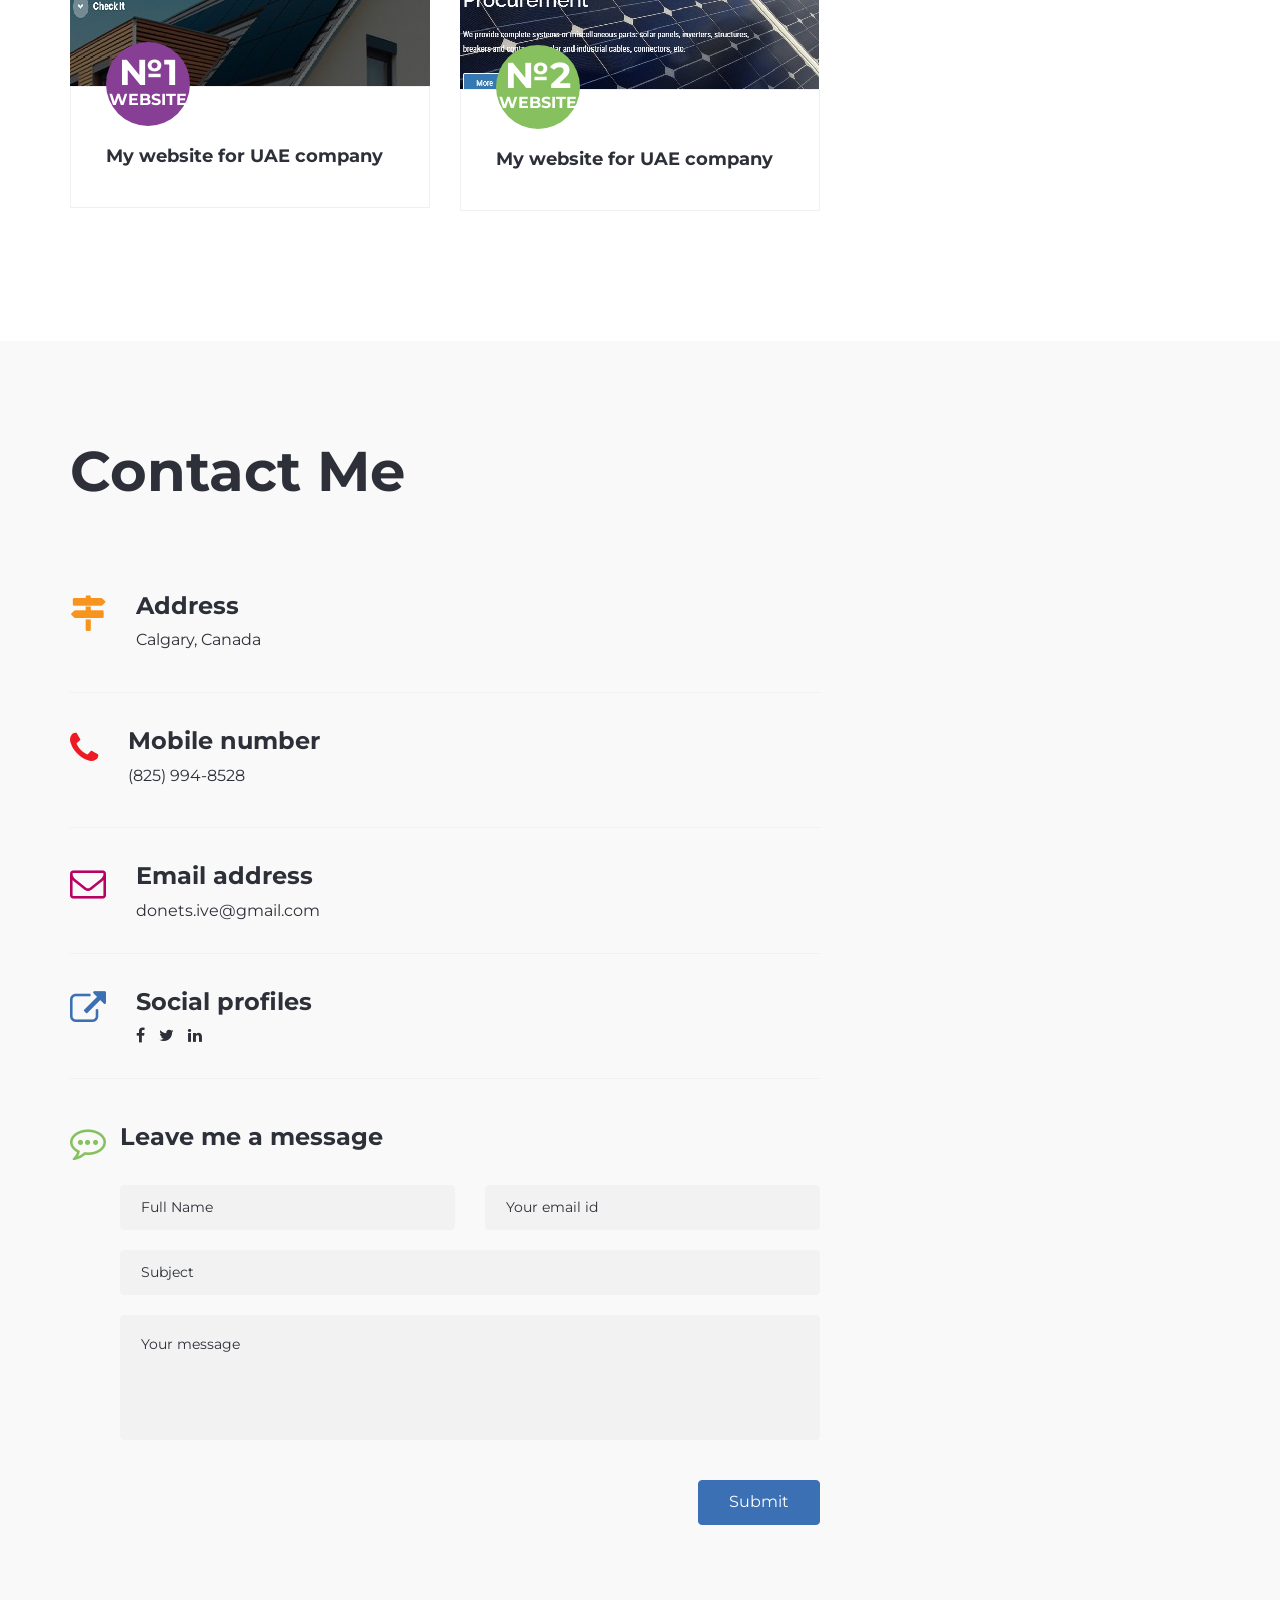
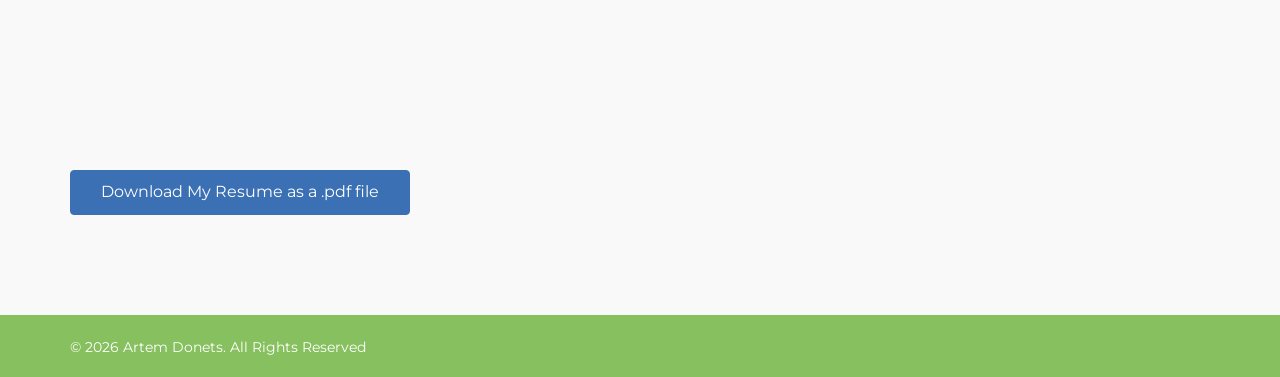
==== commit 69b0270f: "revise index 2026" ====
--- a/index.html
+++ b/index.html
@@ -47,7 +47,7 @@
                             <span class="icon-bar"></span>
                         </button>
                         <div class="navbar-brand logo">
-                            <a href="resume/CV_(Artem Donets).pdf"><img class="img-responsive" src="images/logo.png" alt="Image" ></a> 
+                            <a href="resume/CV_Artem_Donets_2026.pdf"><img class="img-responsive" src="images/logo.png" alt="Image" ></a> 
                         </div> 
                     </div>
                                    
@@ -100,7 +100,7 @@
                                 <div class="banner-info">
                                     <h1>Hello, I am</h1>
                                     <h2>Artem<p>Donets</p></h2>
-                                    <h3><p>PhD</p><p>P.Eng.</p><p>Researcher</p><p>Engineering Manager/CTO</p><p>Renewables Expert</p><p>apx. 2+GW achieved!</p></h3>
+                                    <h3><p>PhD</p><p>P.Eng.</p><p>Researcher</p><p>Engineering Manager<p>CTO</p><p>Renewables Expert</p><p>apx. 2+GW achieved!</p></h3>
                                 </div>
                             </div>
                         </div>
@@ -773,7 +773,7 @@
                     <div class="row">
                         <div class="col-sm-8">
                             <div class="button">
-                                <a href="resume/CV_(Artem Donets).pdf" class="btn btn-primary">Download My Resume as a .pdf file</a>
+                                <a href="resume/CV_Artem_Donets_2026.pdf" class="btn btn-primary">Download My Resume as a .pdf file</a>
                             </div>
                         </div>
                     </div><!-- row -->
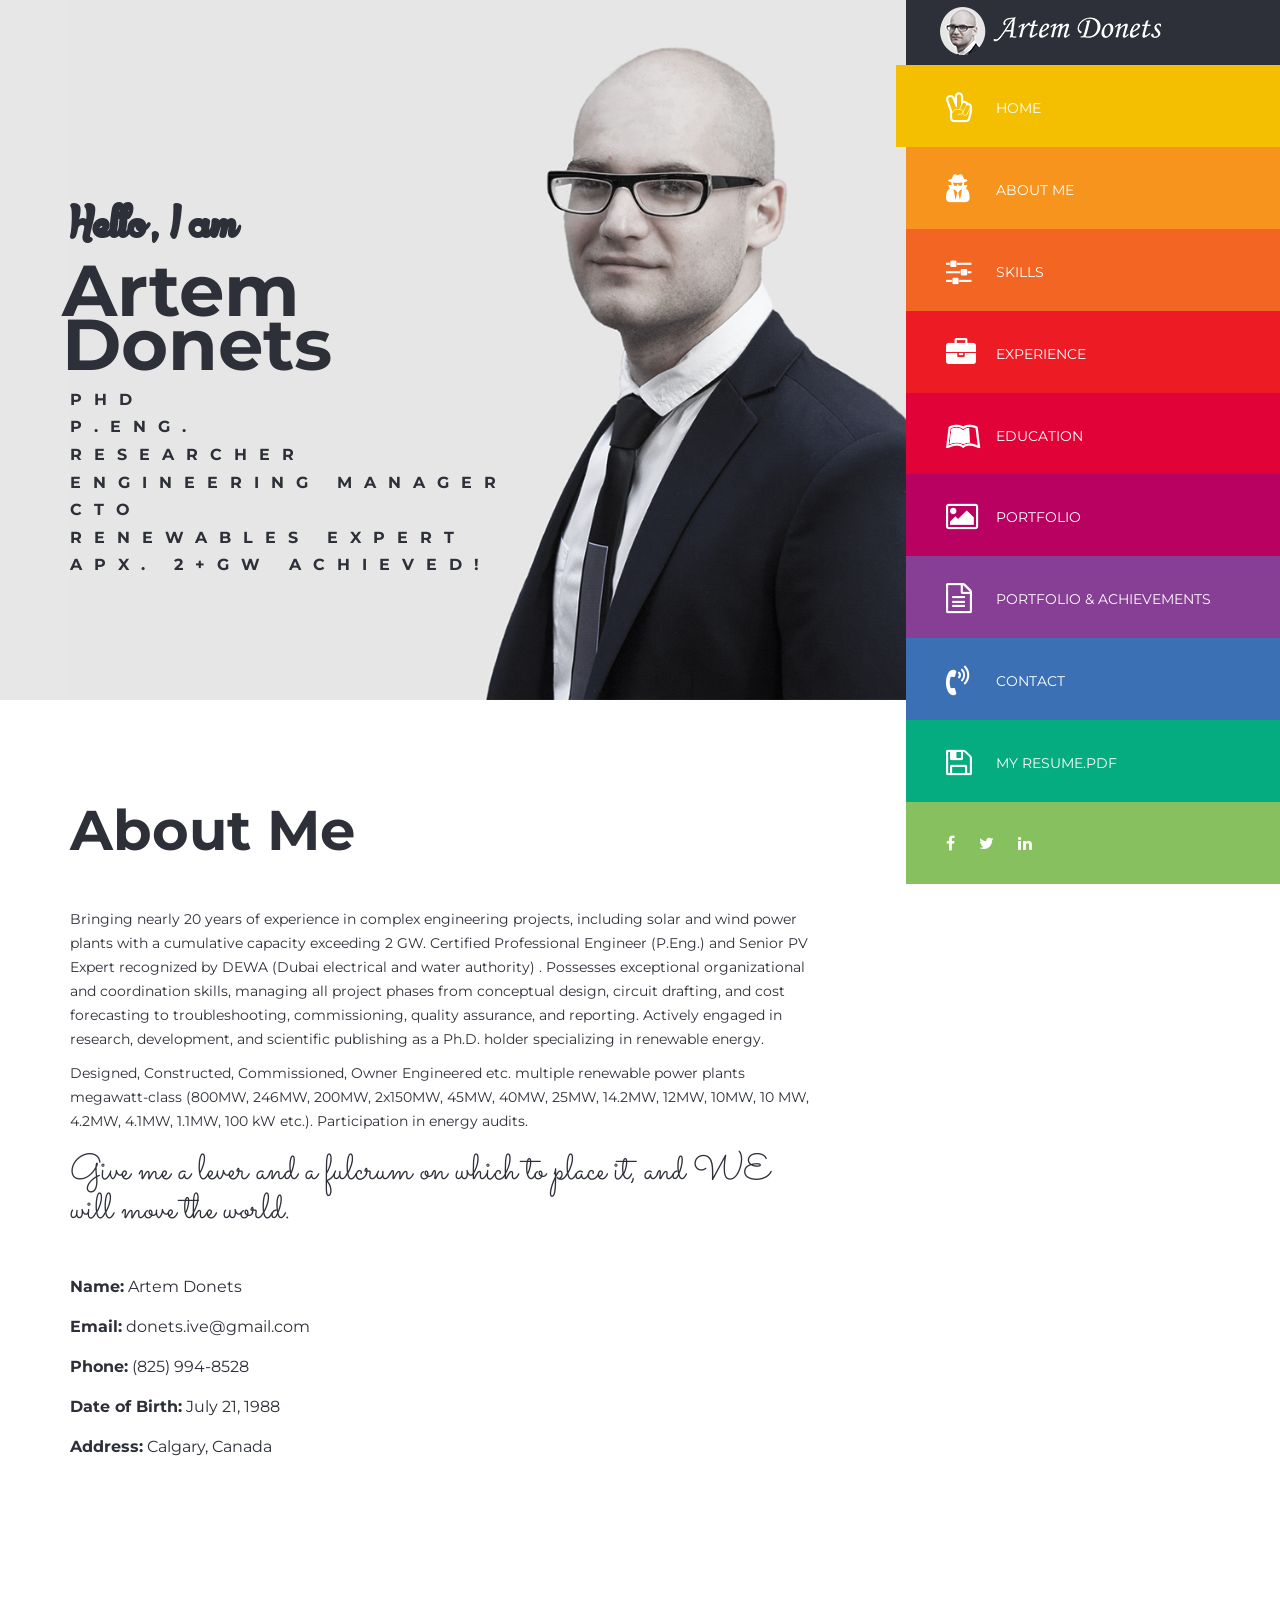
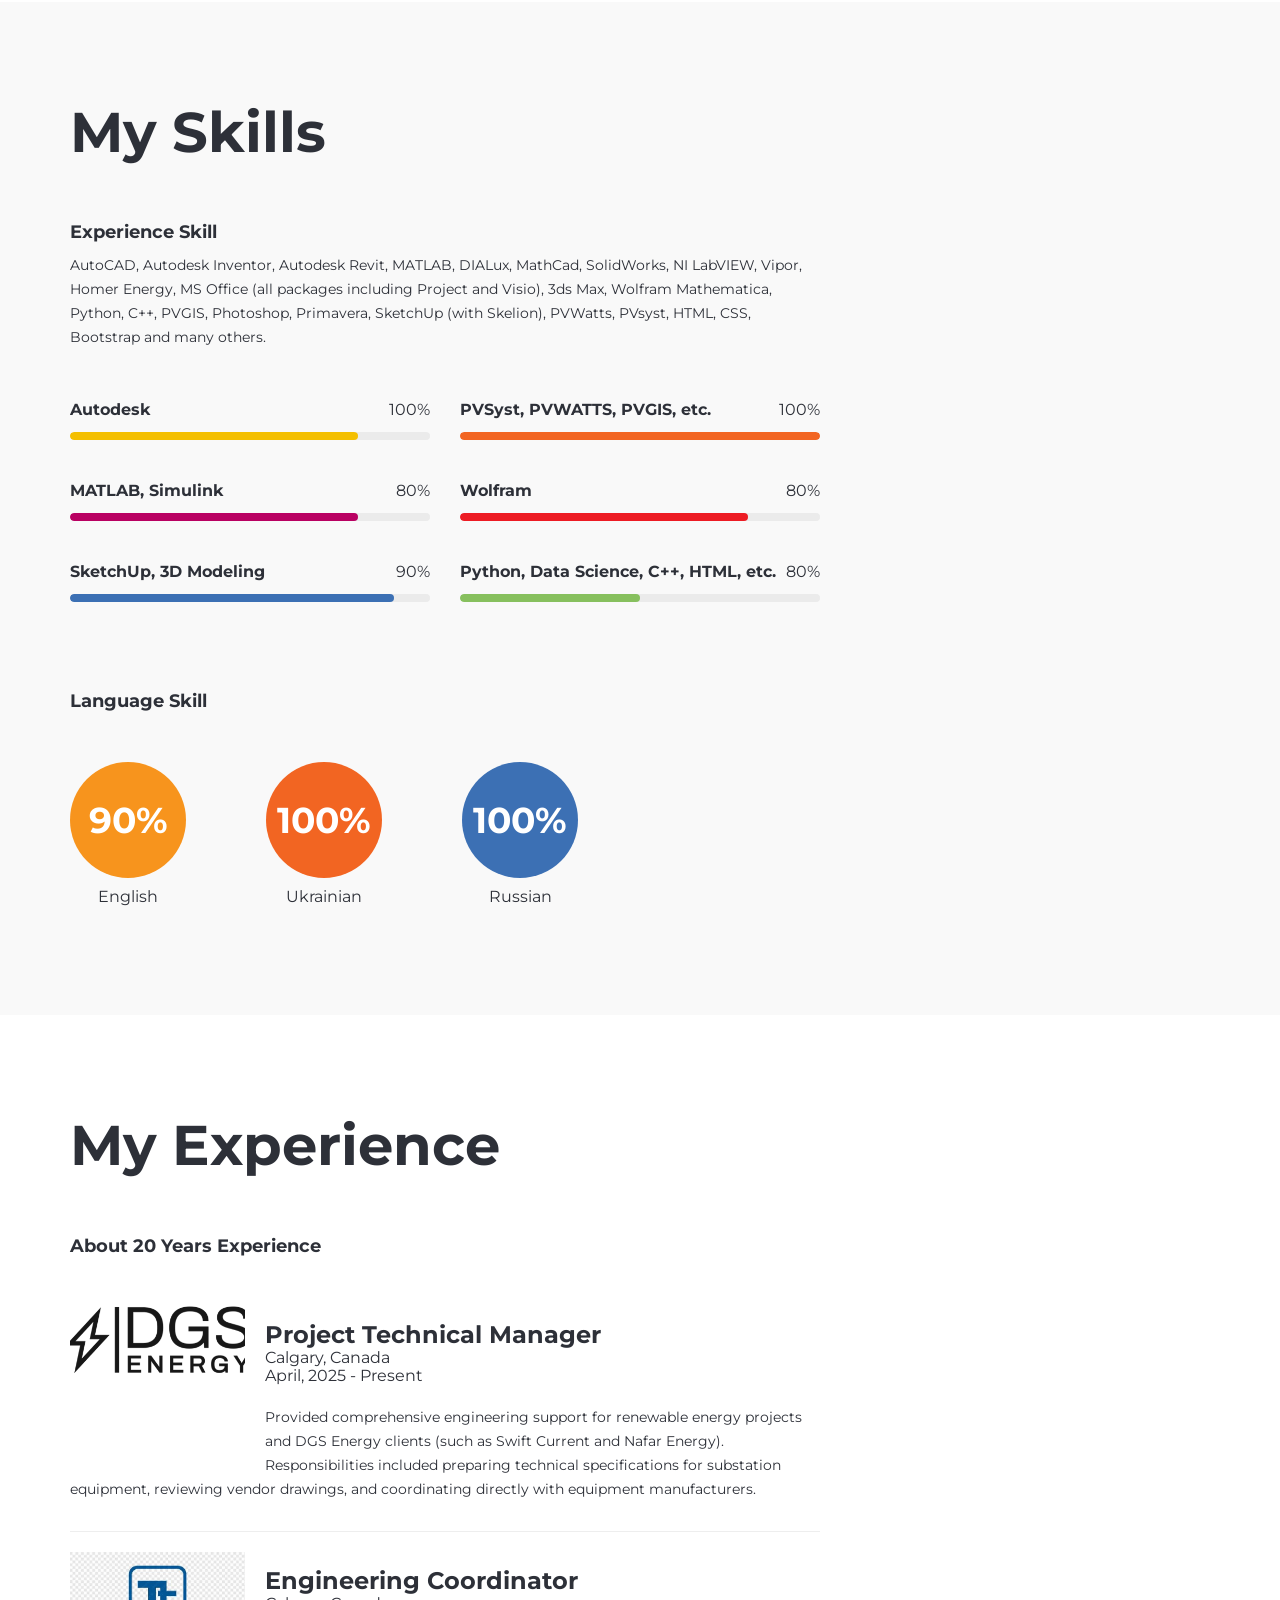
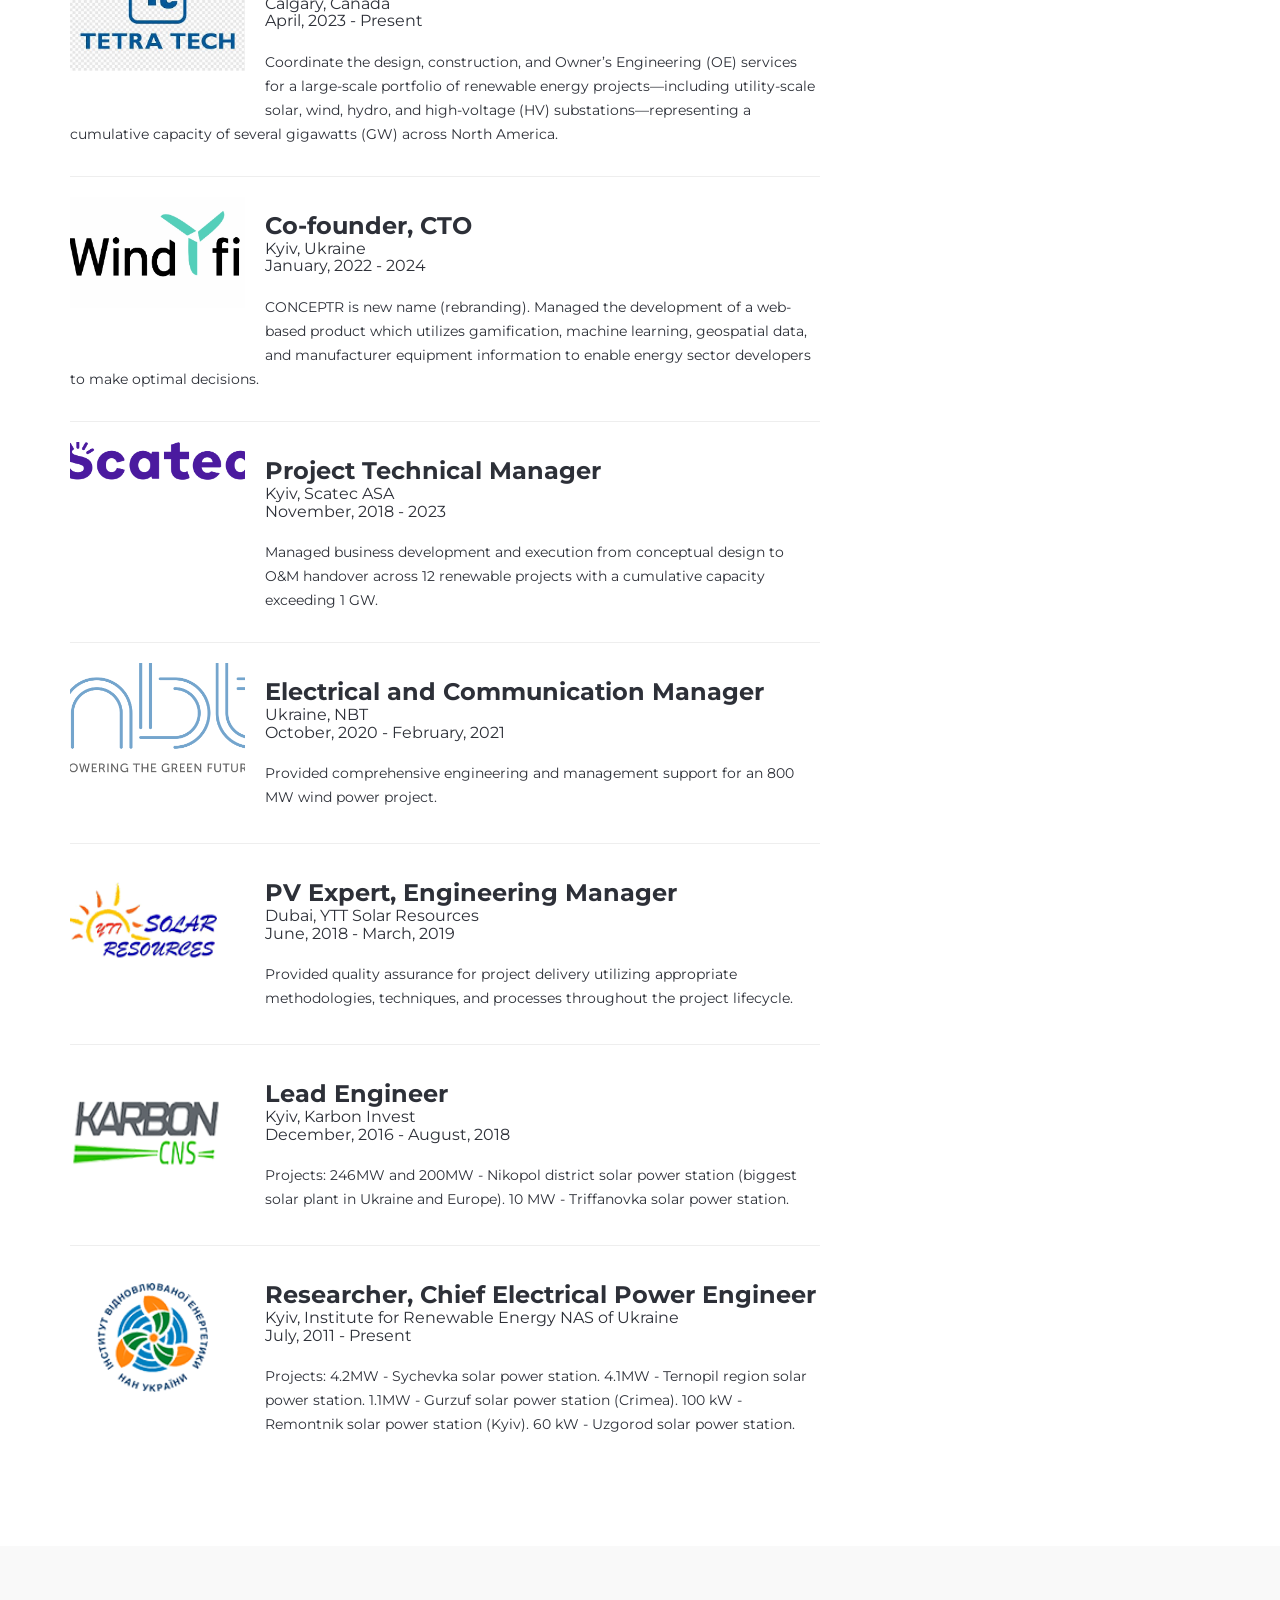
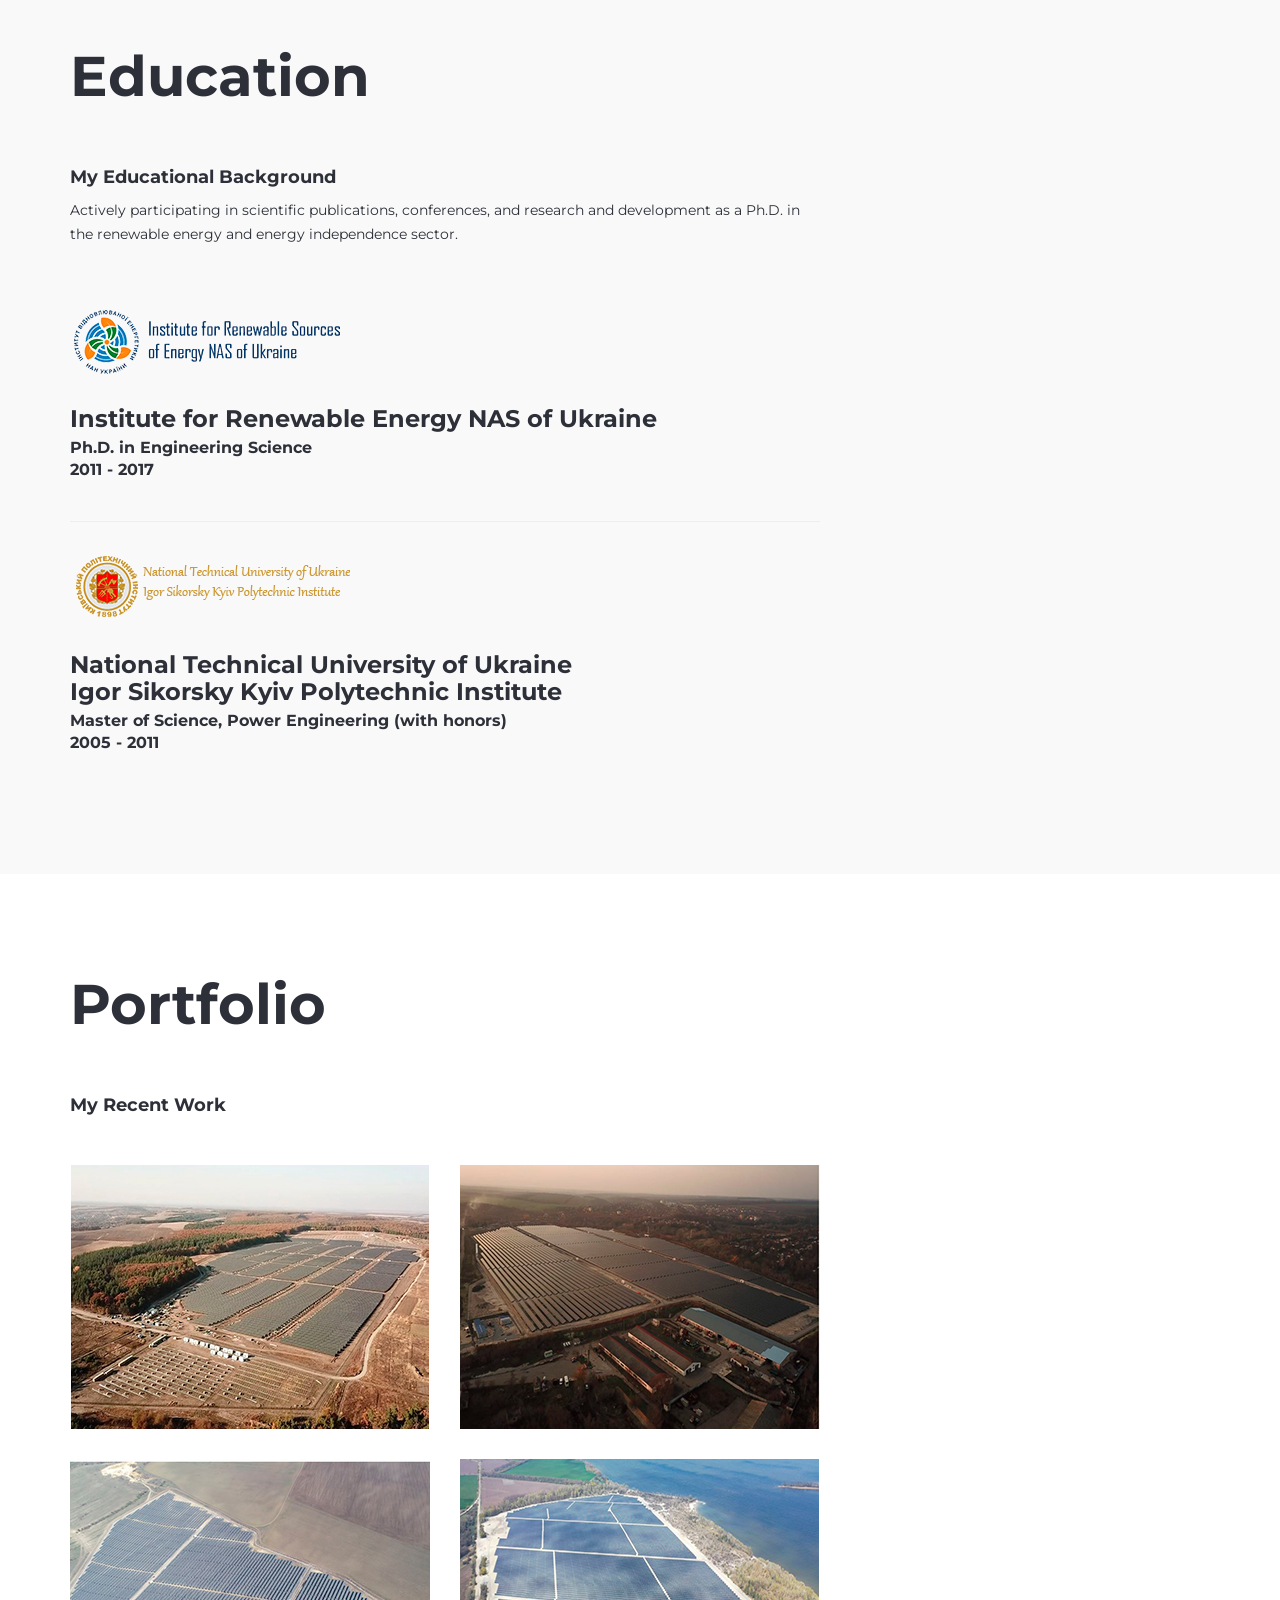
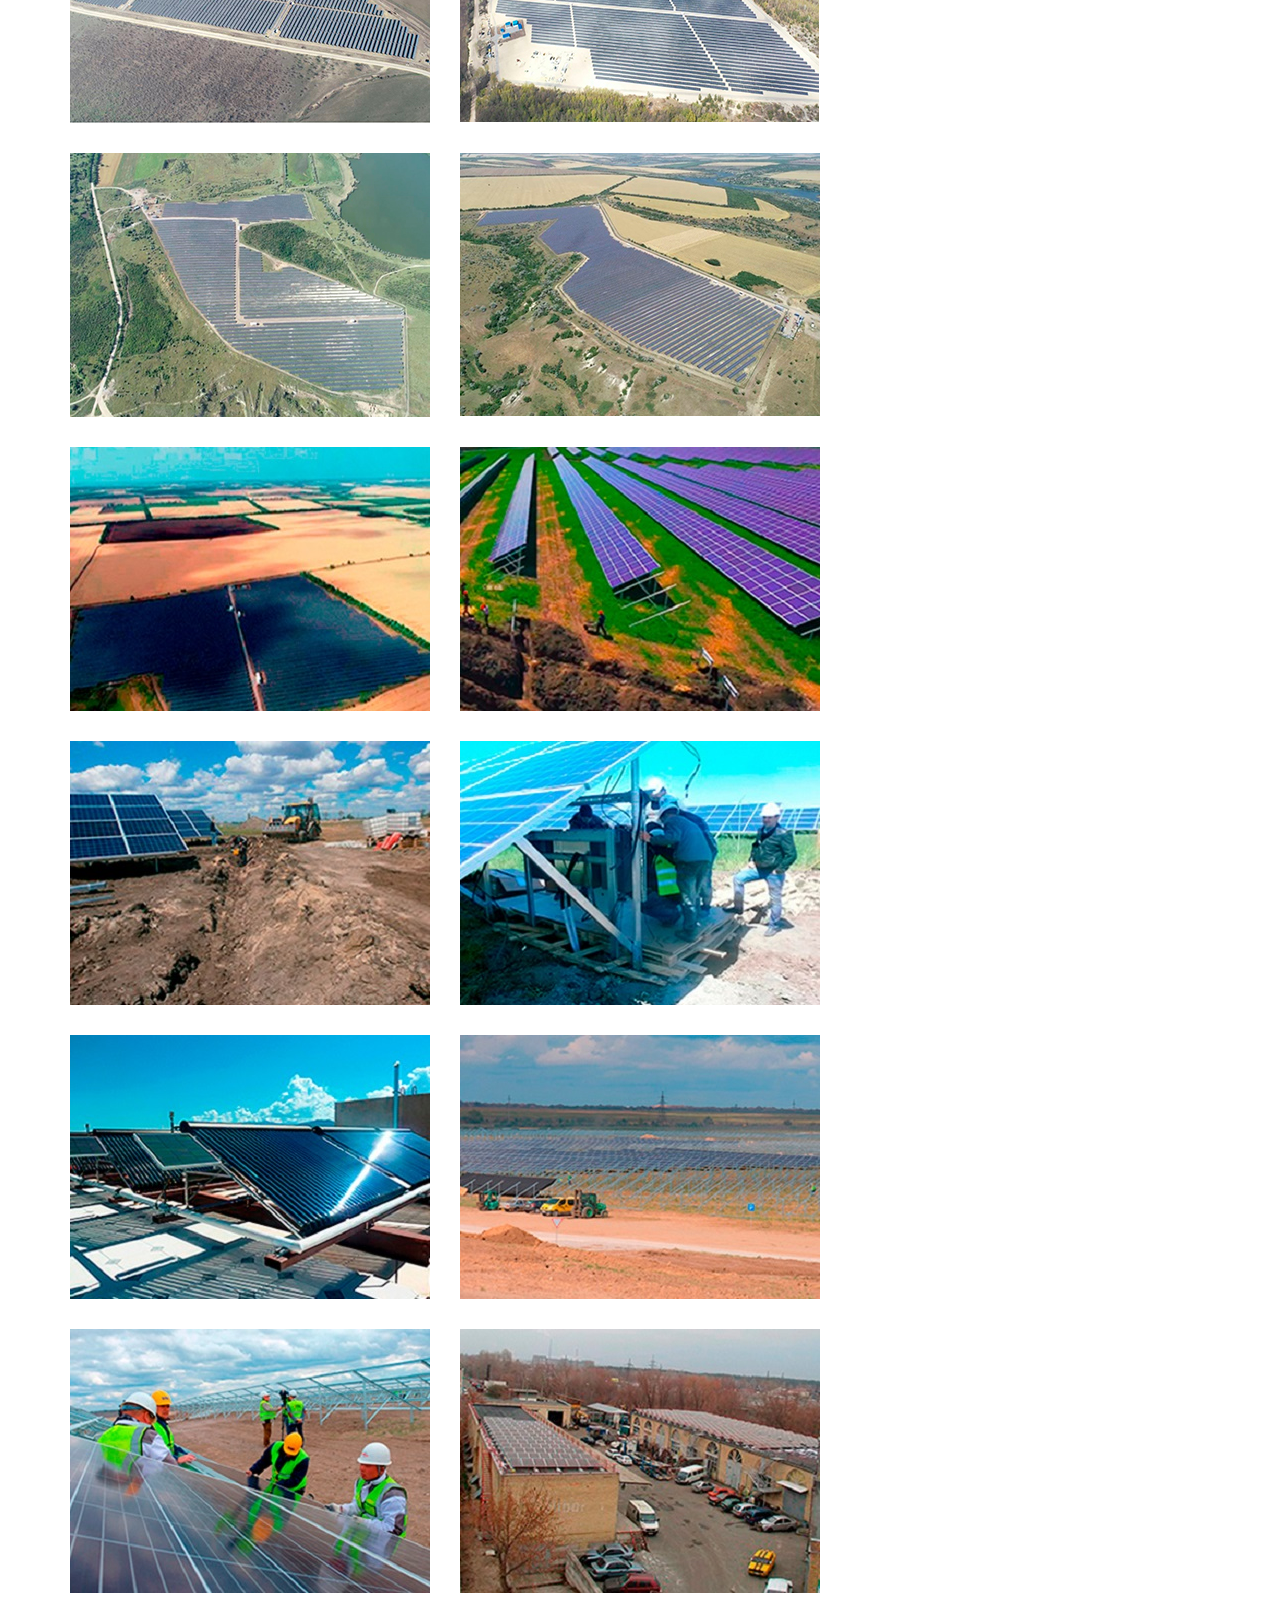
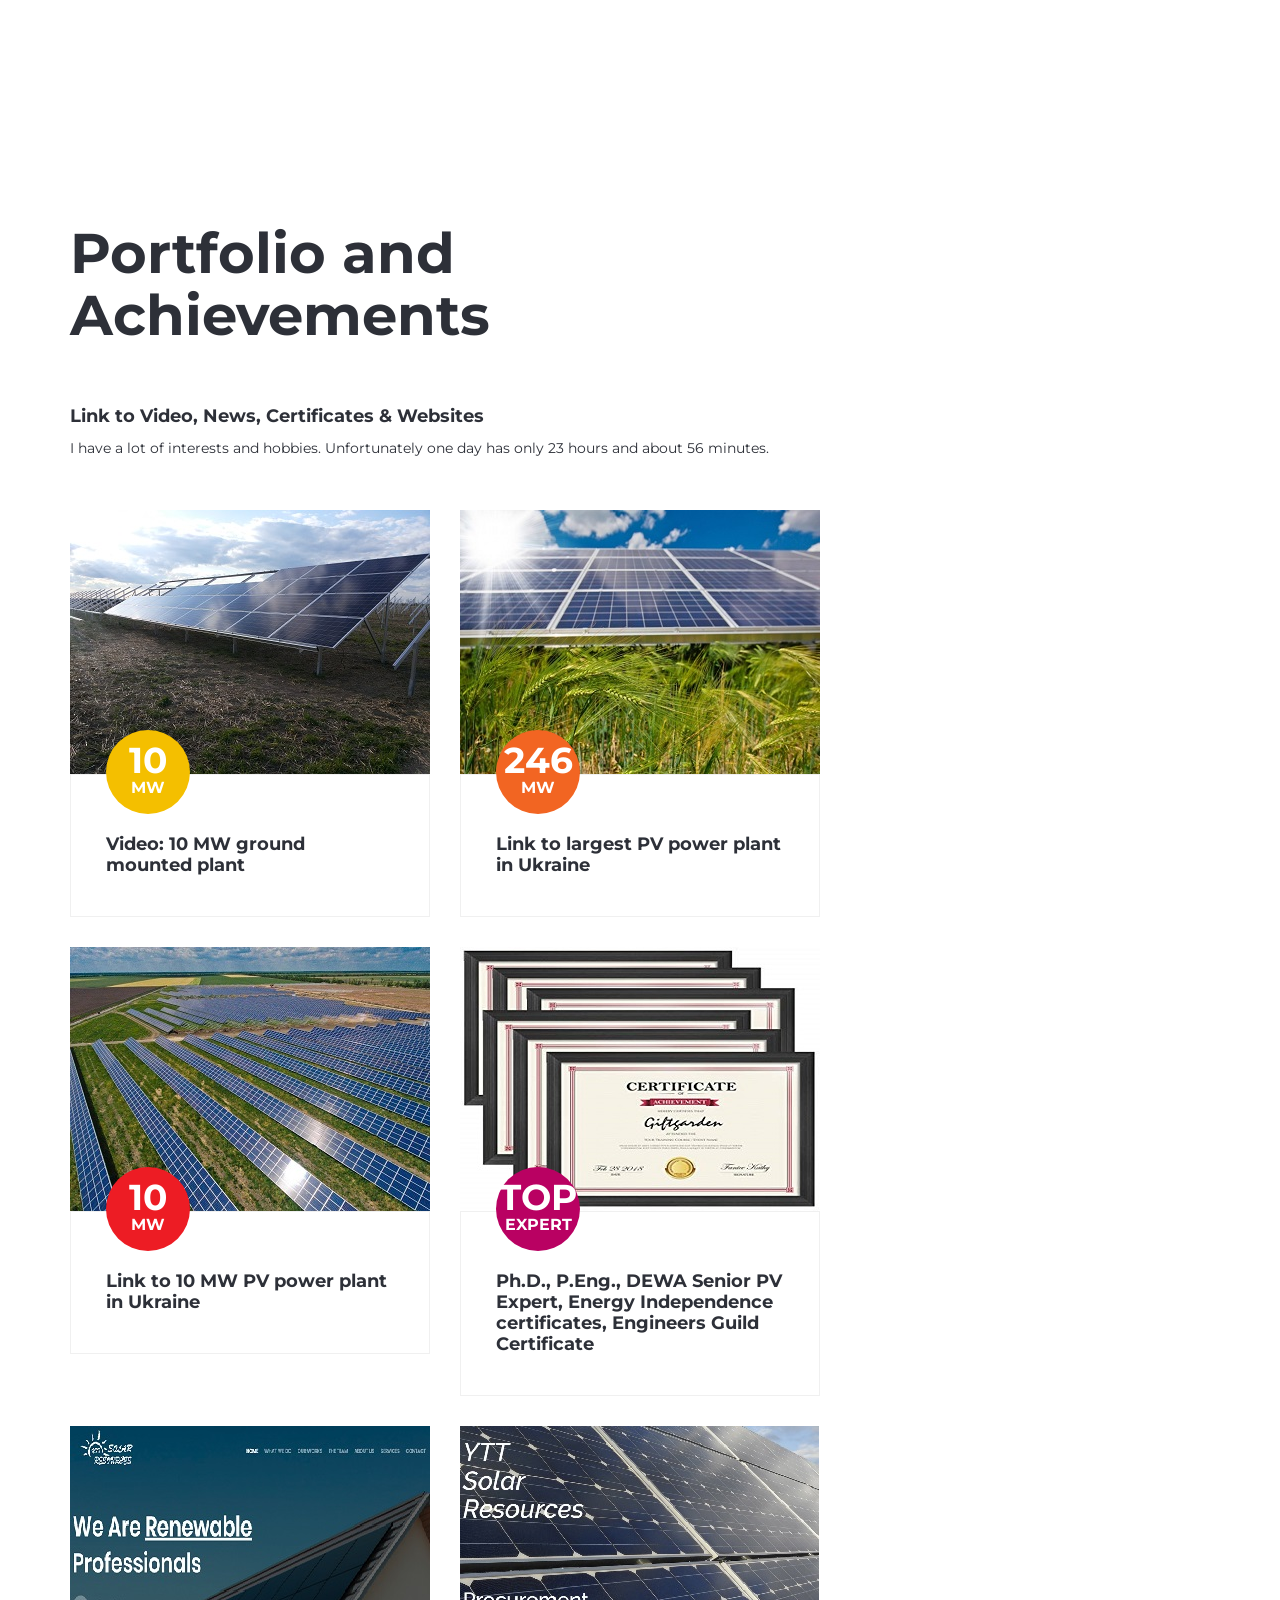
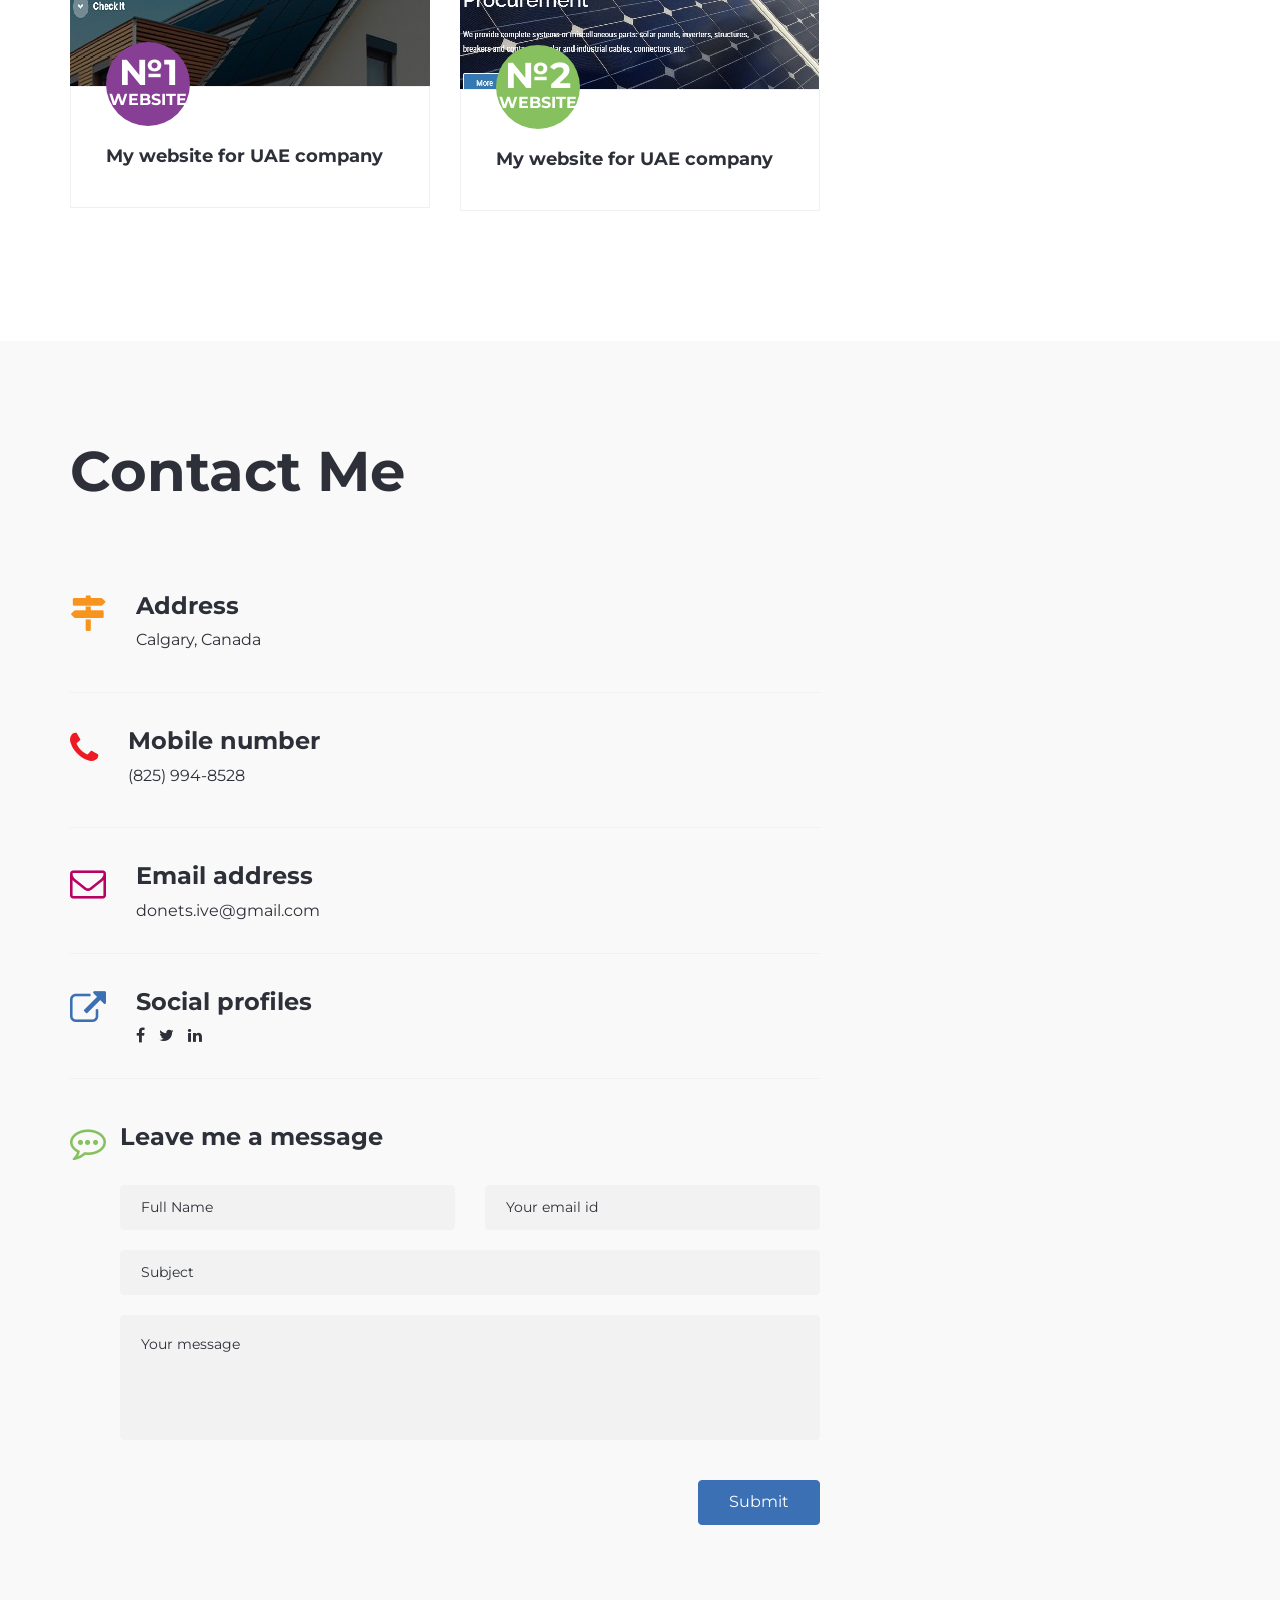
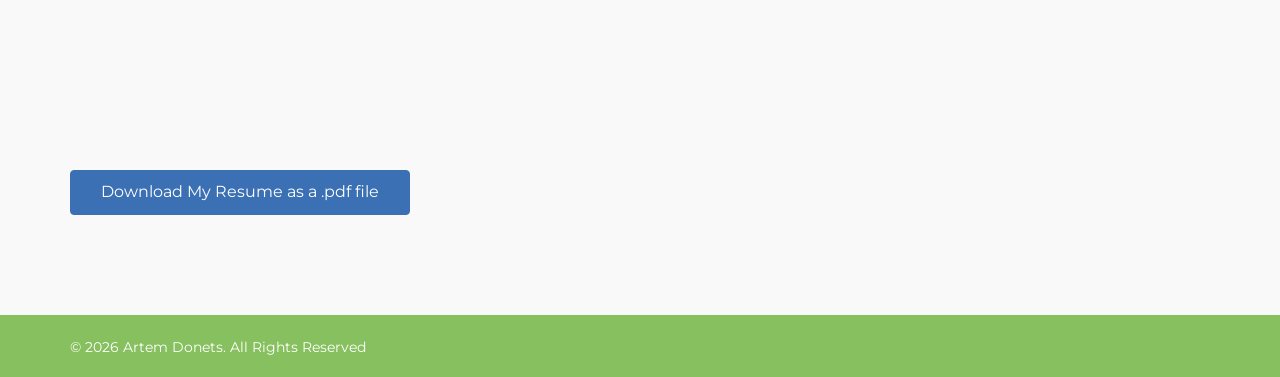
==== commit ecb6f277: "revision 2026" ====
--- a/index.html
+++ b/index.html
@@ -100,7 +100,7 @@
                                 <div class="banner-info">
                                     <h1>Hello, I am</h1>
                                     <h2>Artem<p>Donets</p></h2>
-                                    <h3><p>PhD</p><p>P.Eng.</p><p>Researcher</p><p>Engineering Manager<p>CTO</p><p>Renewables Expert</p><p>apx. 2+GW achieved!</p></h3>
+                                    <h3><p>PhD</p><p>P.Eng.</p><p>Researcher</p><p>Engineering Manager</p><p>CTO</p><p>Renewables Expert</p><p>apx. 2+GW achieved!</p></h3>
                                 </div>
                             </div>
                         </div>
@@ -149,7 +149,7 @@
                                 <div class="progress-content">
                                     <div class="rating-bar bar-left">
                                         <label>Autodesk</label>
-                                        <span class="rating-count pull-right">80%</span>
+                                        <span class="rating-count pull-right">100%</span>
                                         <div class="skill-progress">
                                             <div class="progress">
                                                 <div class="progress-bar" role="progressbar" aria-valuenow="80" aria-valuemin="0" aria-valuemax="100" >
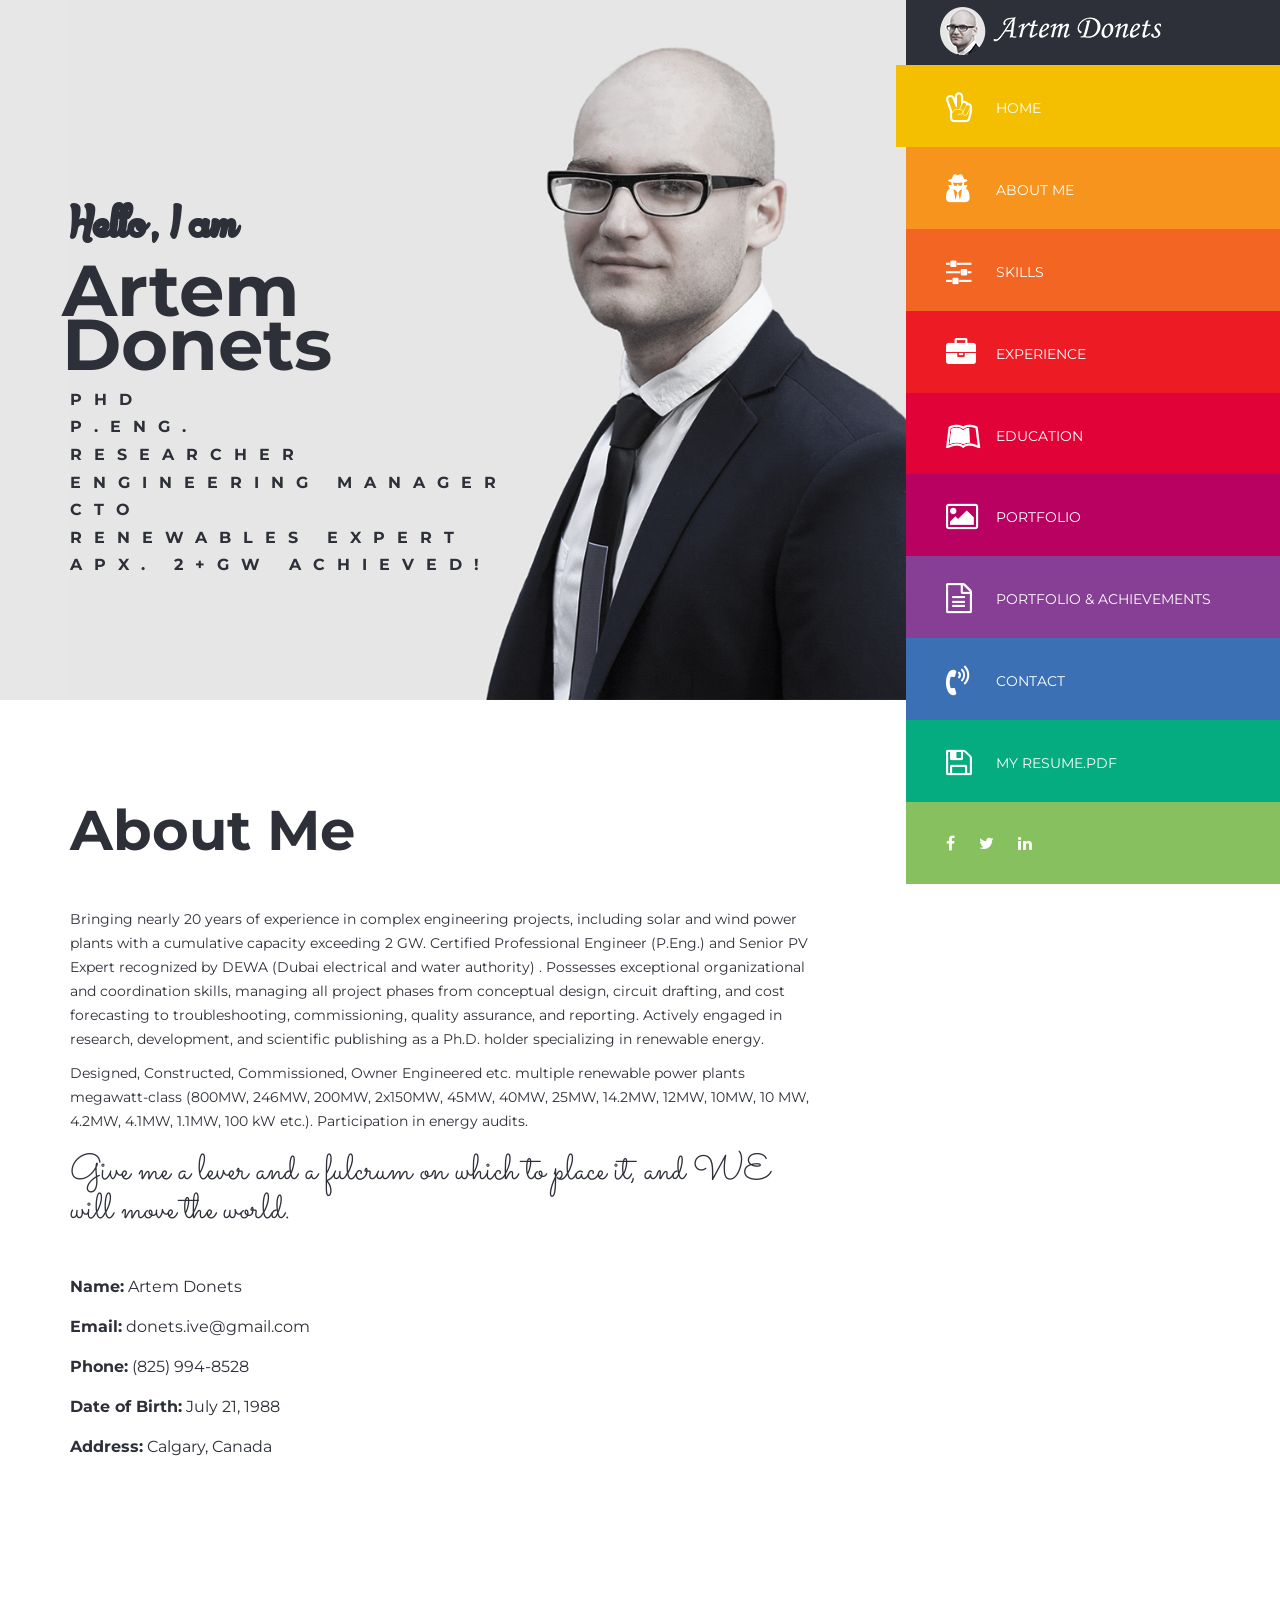
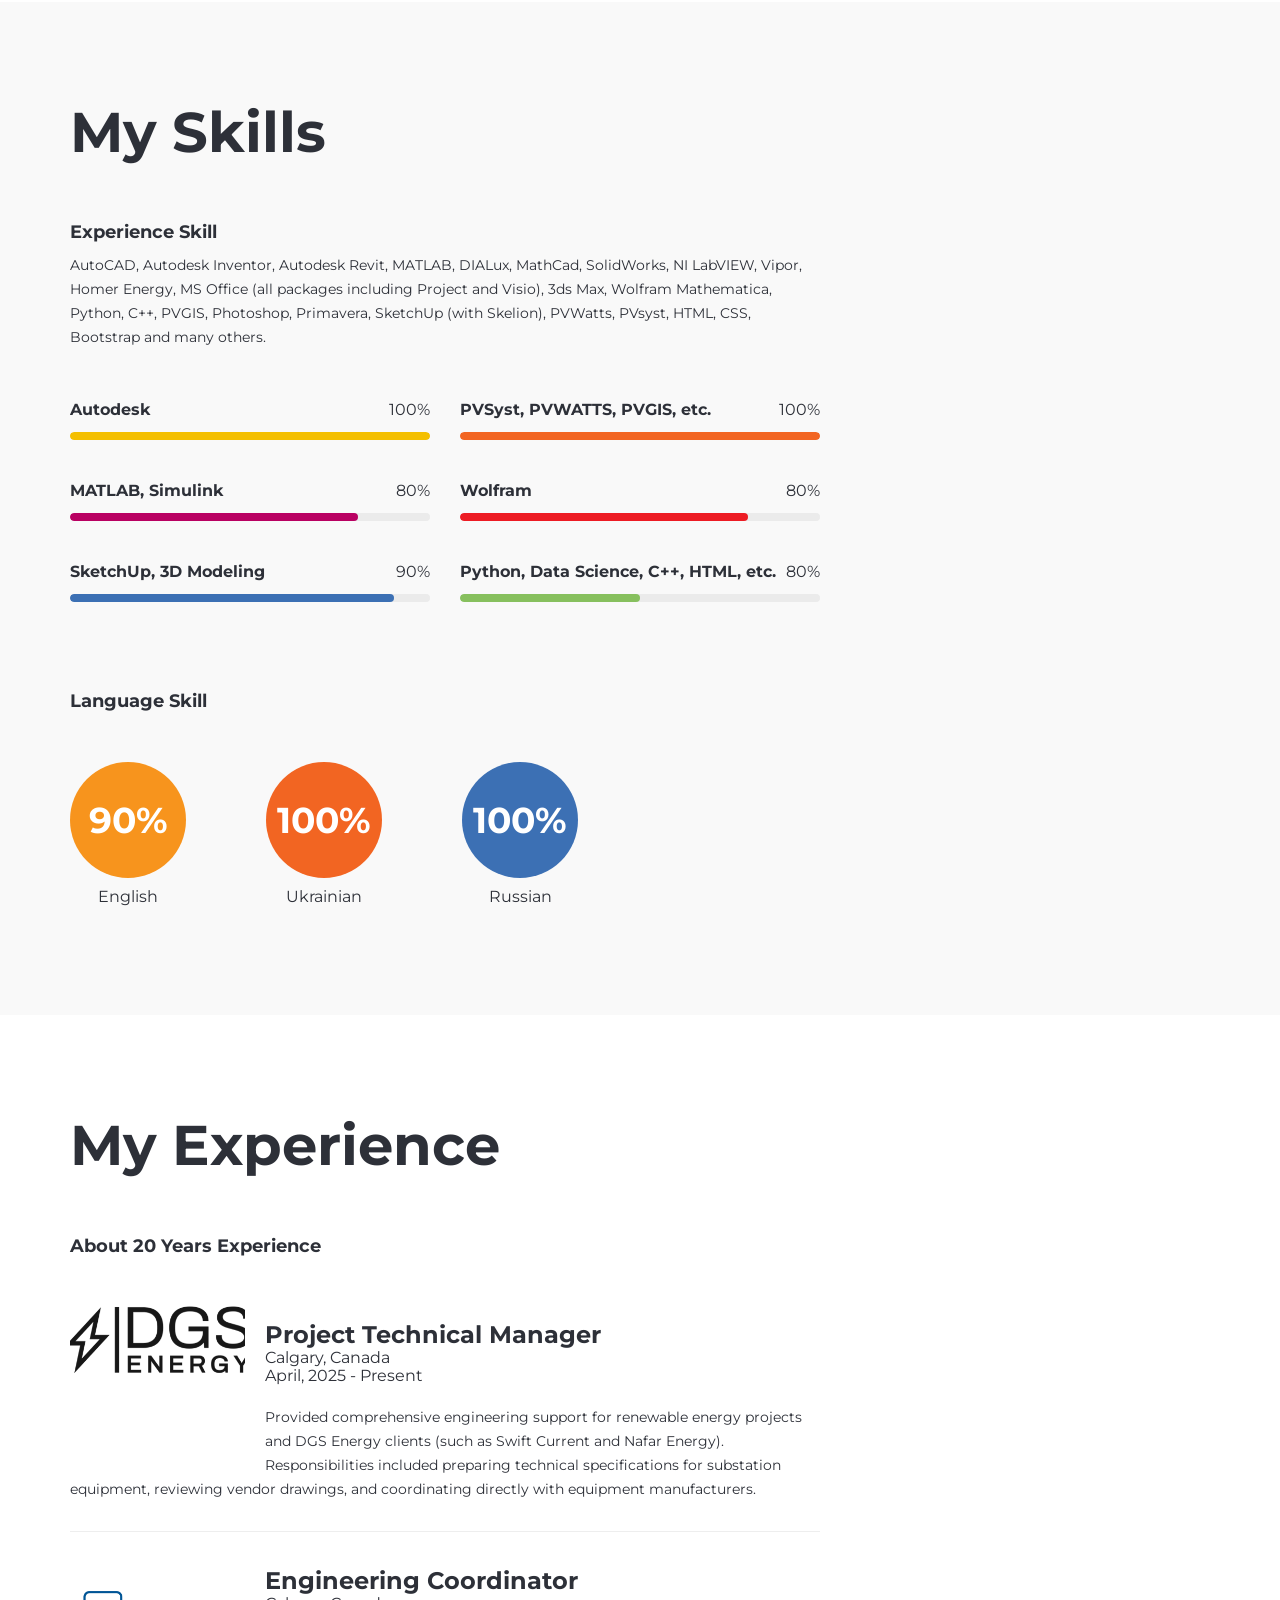
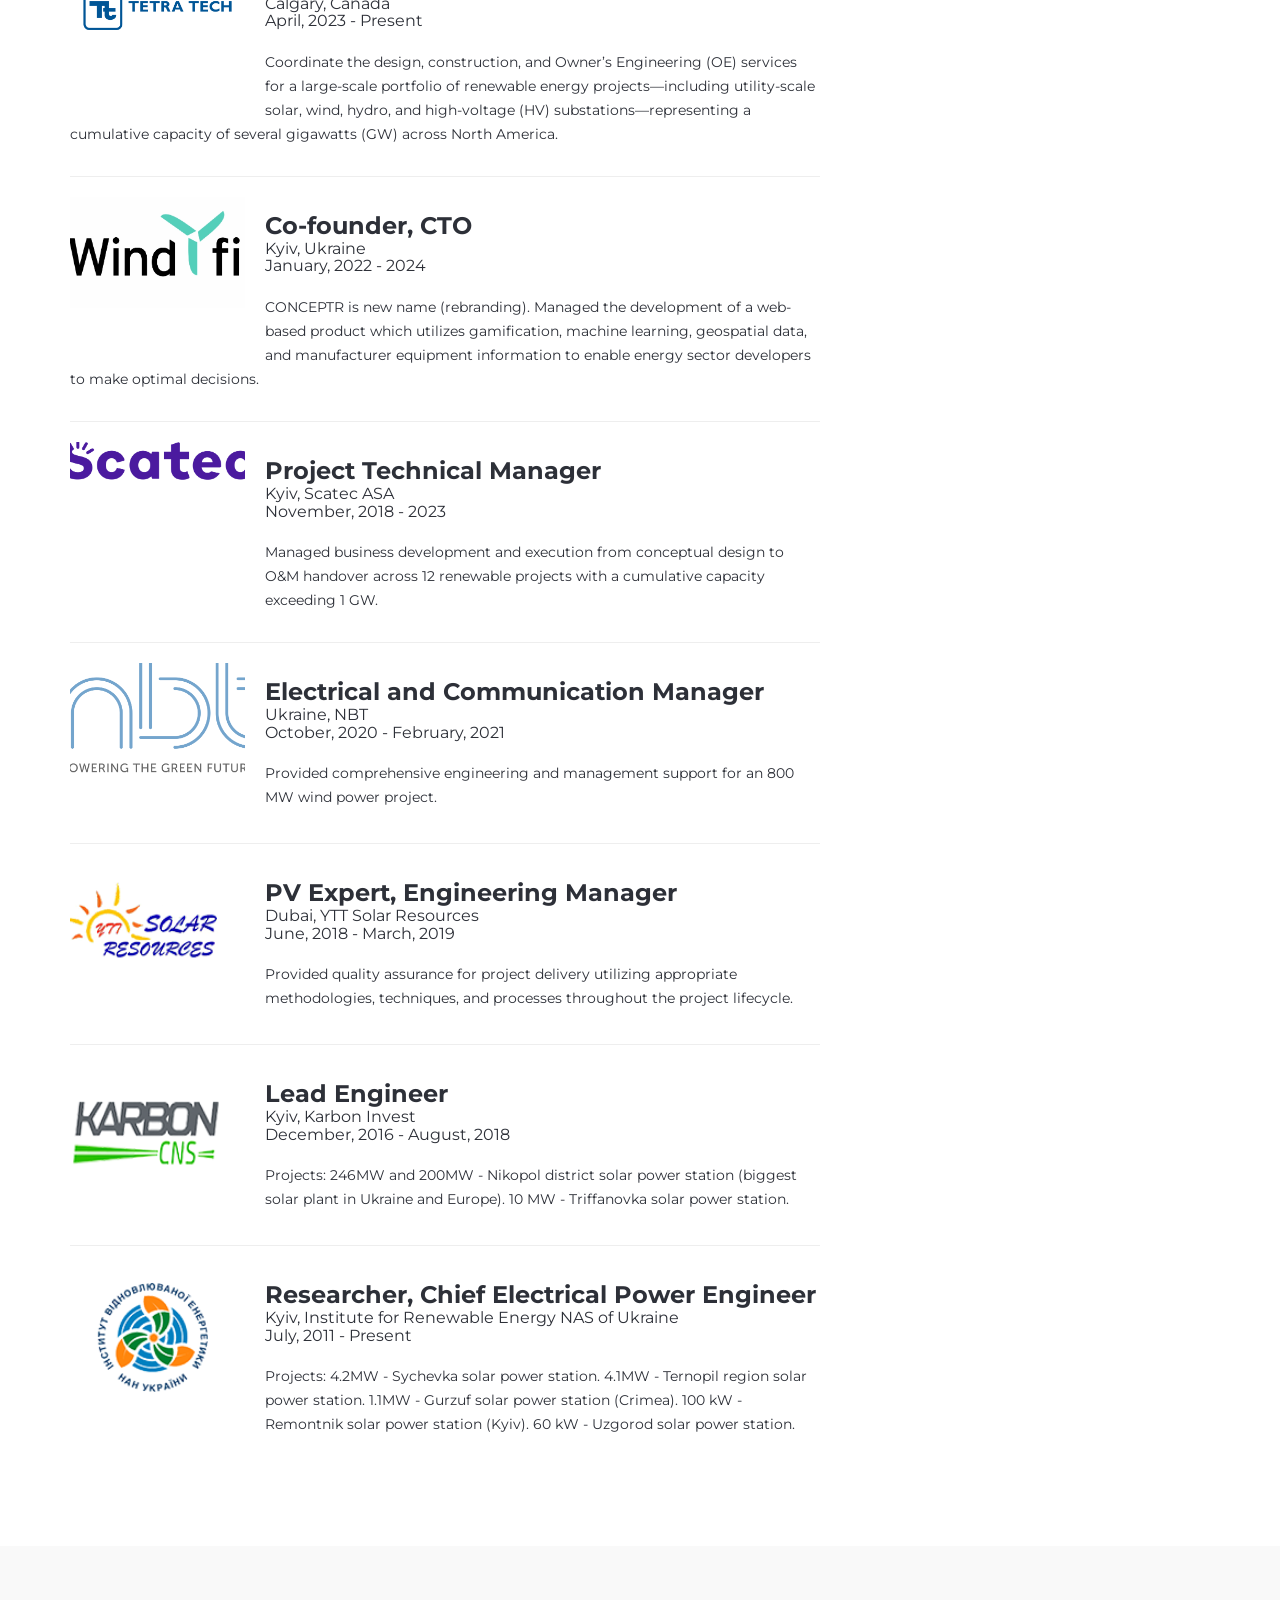
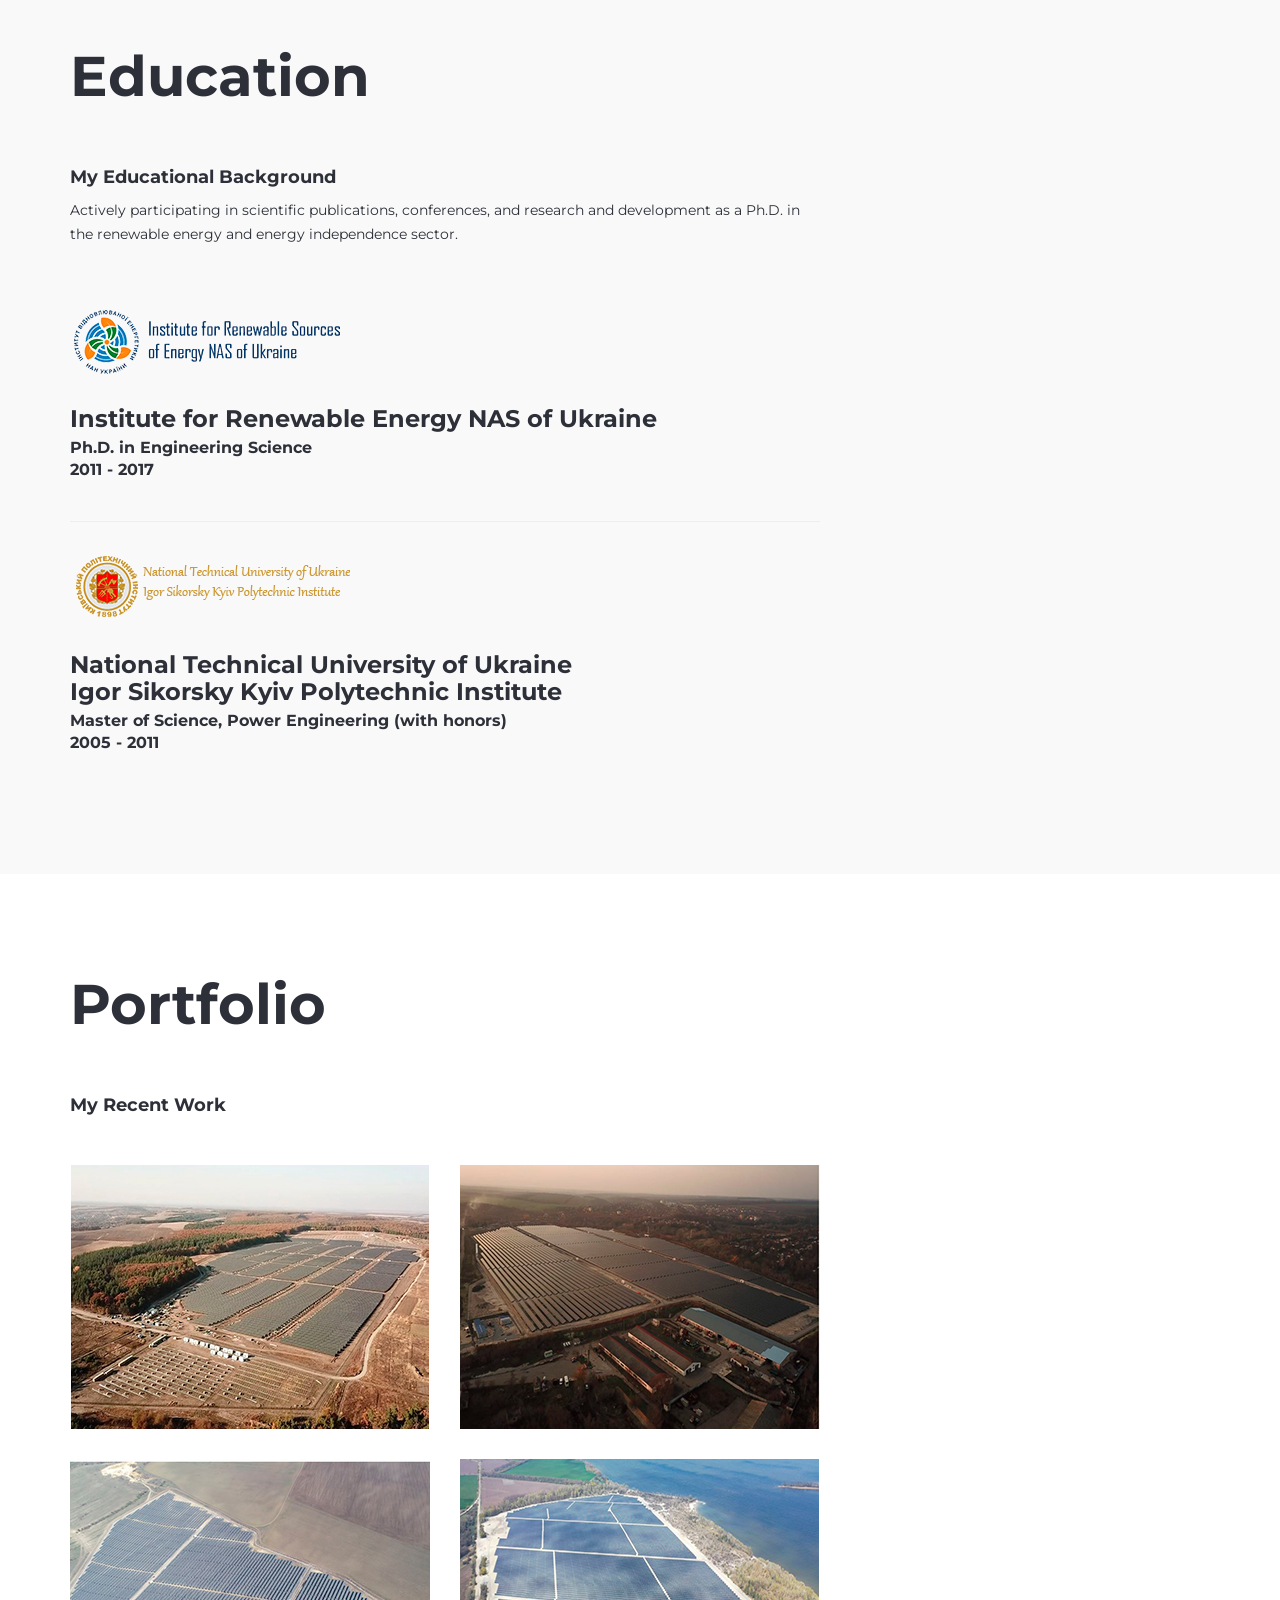
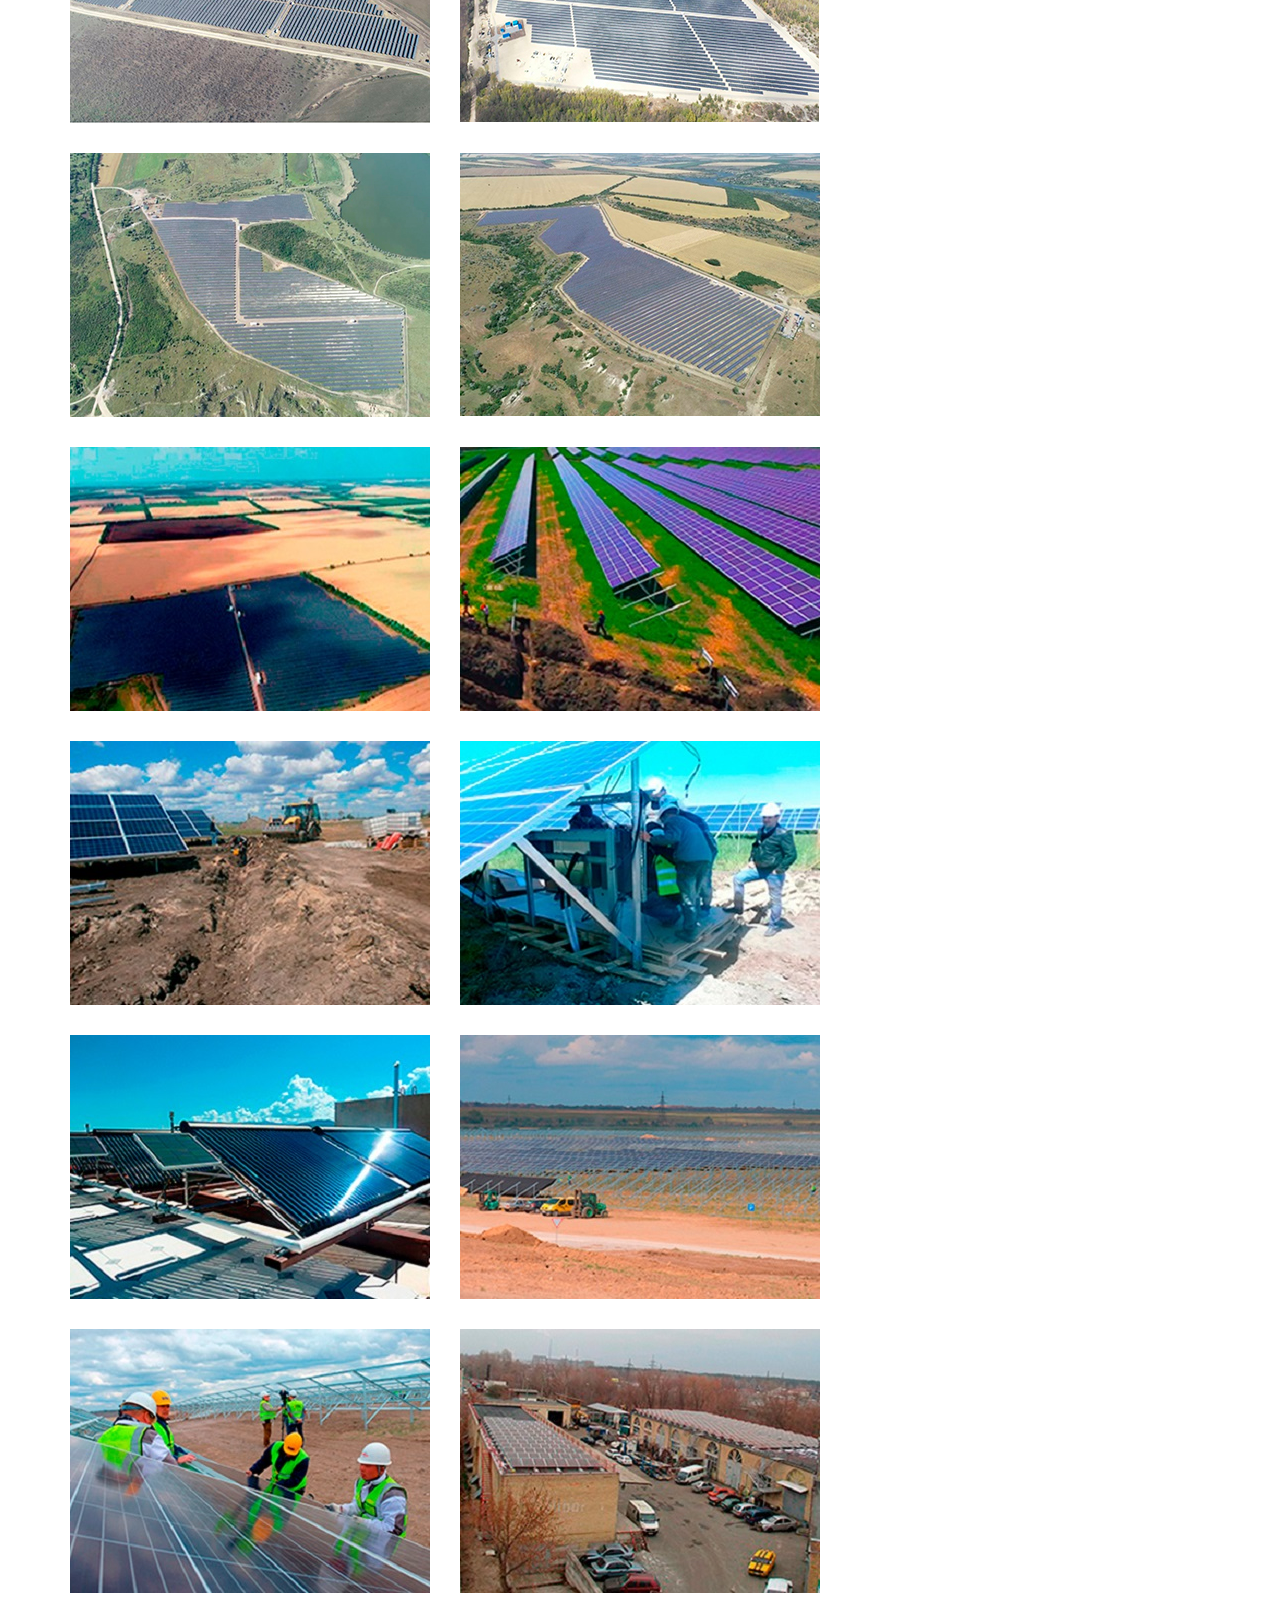
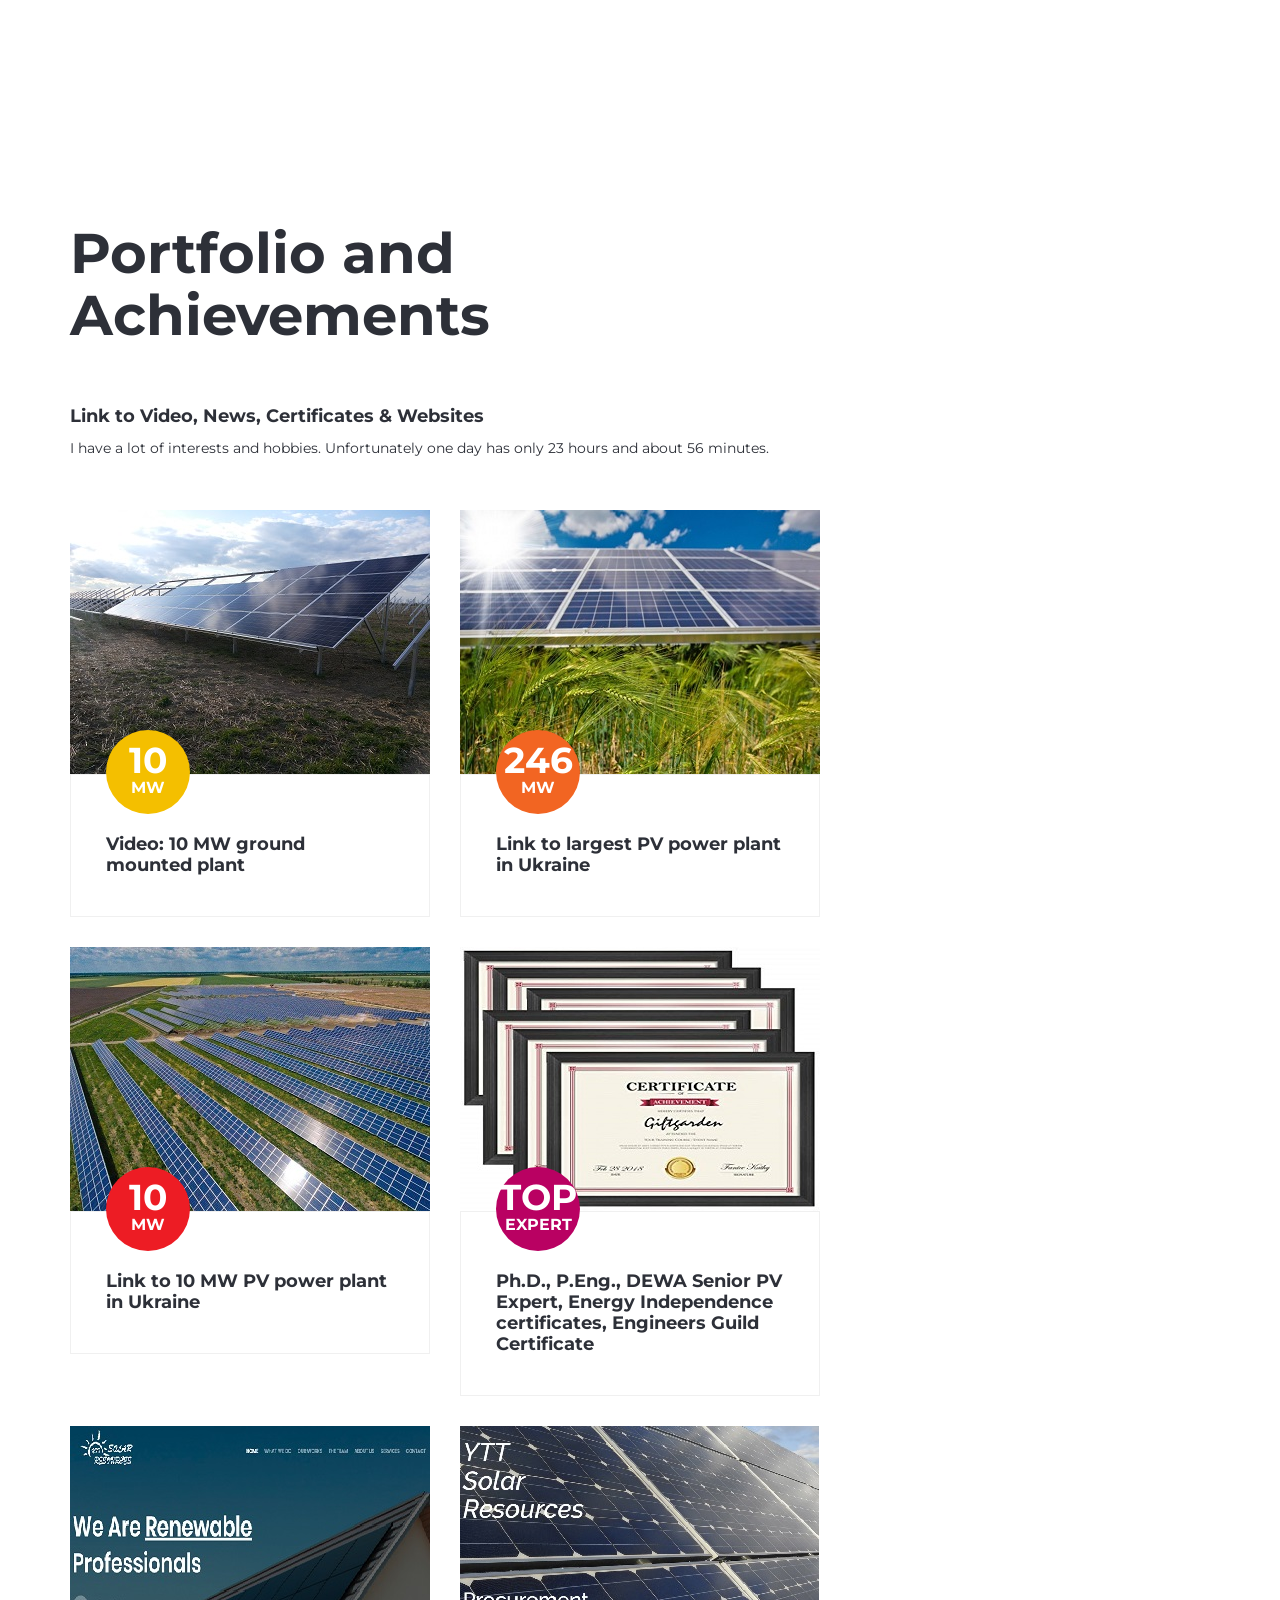
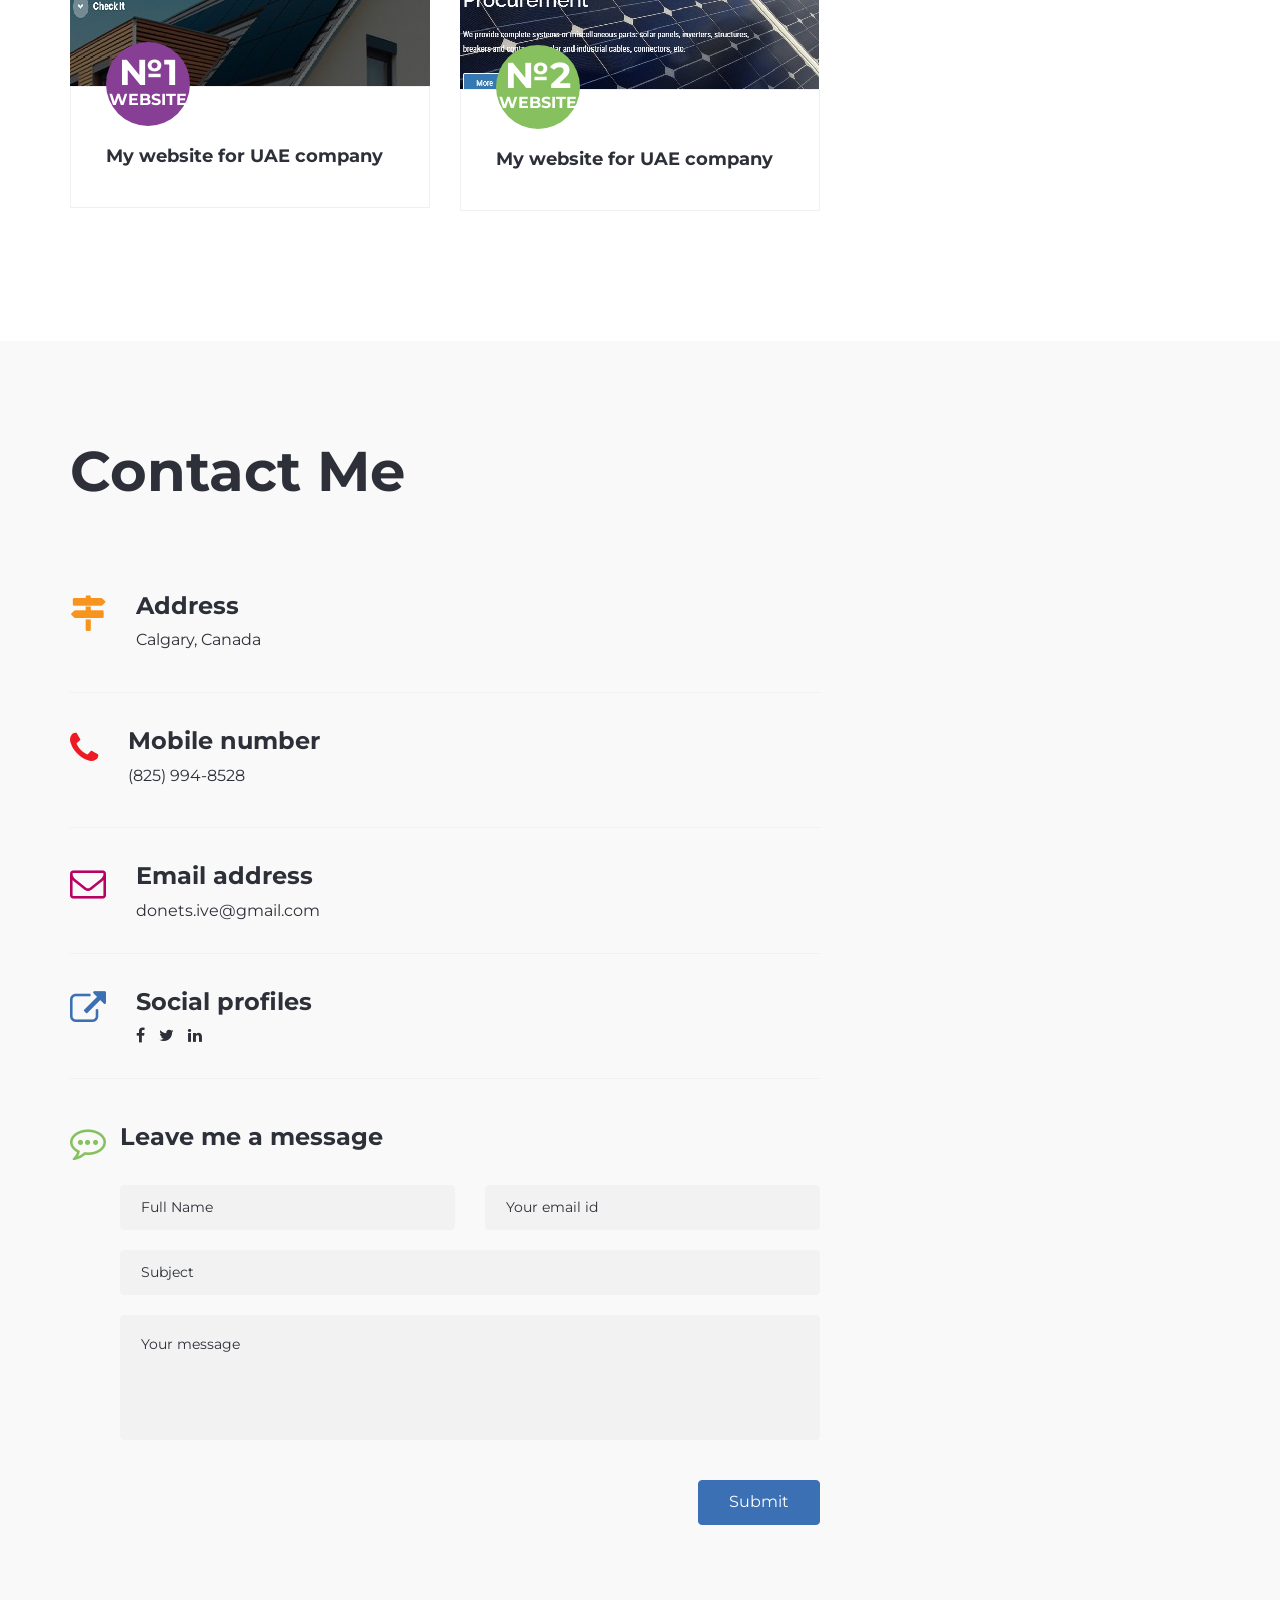
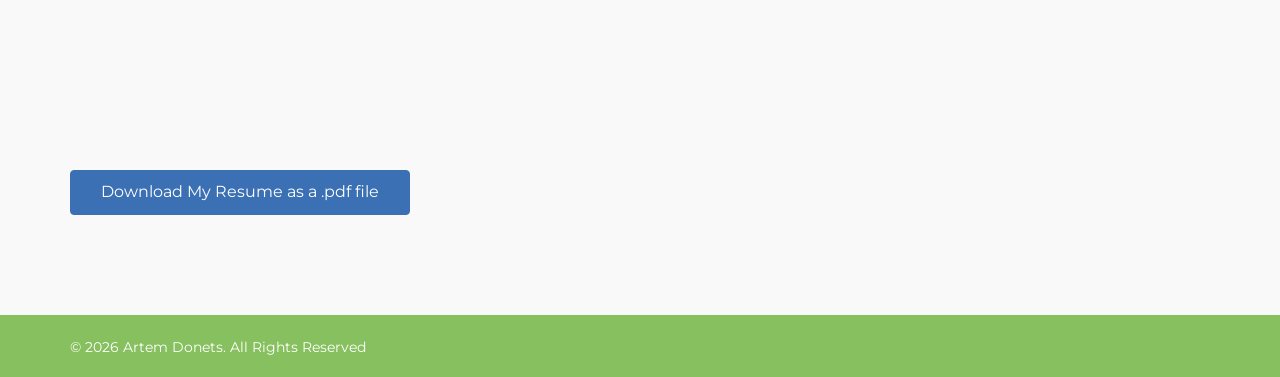
==== commit 239845b2: "revised 2026" ====
--- a/index.html
+++ b/index.html
@@ -152,7 +152,7 @@
                                         <span class="rating-count pull-right">100%</span>
                                         <div class="skill-progress">
                                             <div class="progress">
-                                                <div class="progress-bar" role="progressbar" aria-valuenow="80" aria-valuemin="0" aria-valuemax="100" >
+                                                <div class="progress-bar" role="progressbar" aria-valuenow="100" aria-valuemin="0" aria-valuemax="100" >
                                                 </div>
                                             </div>
                                         </div>
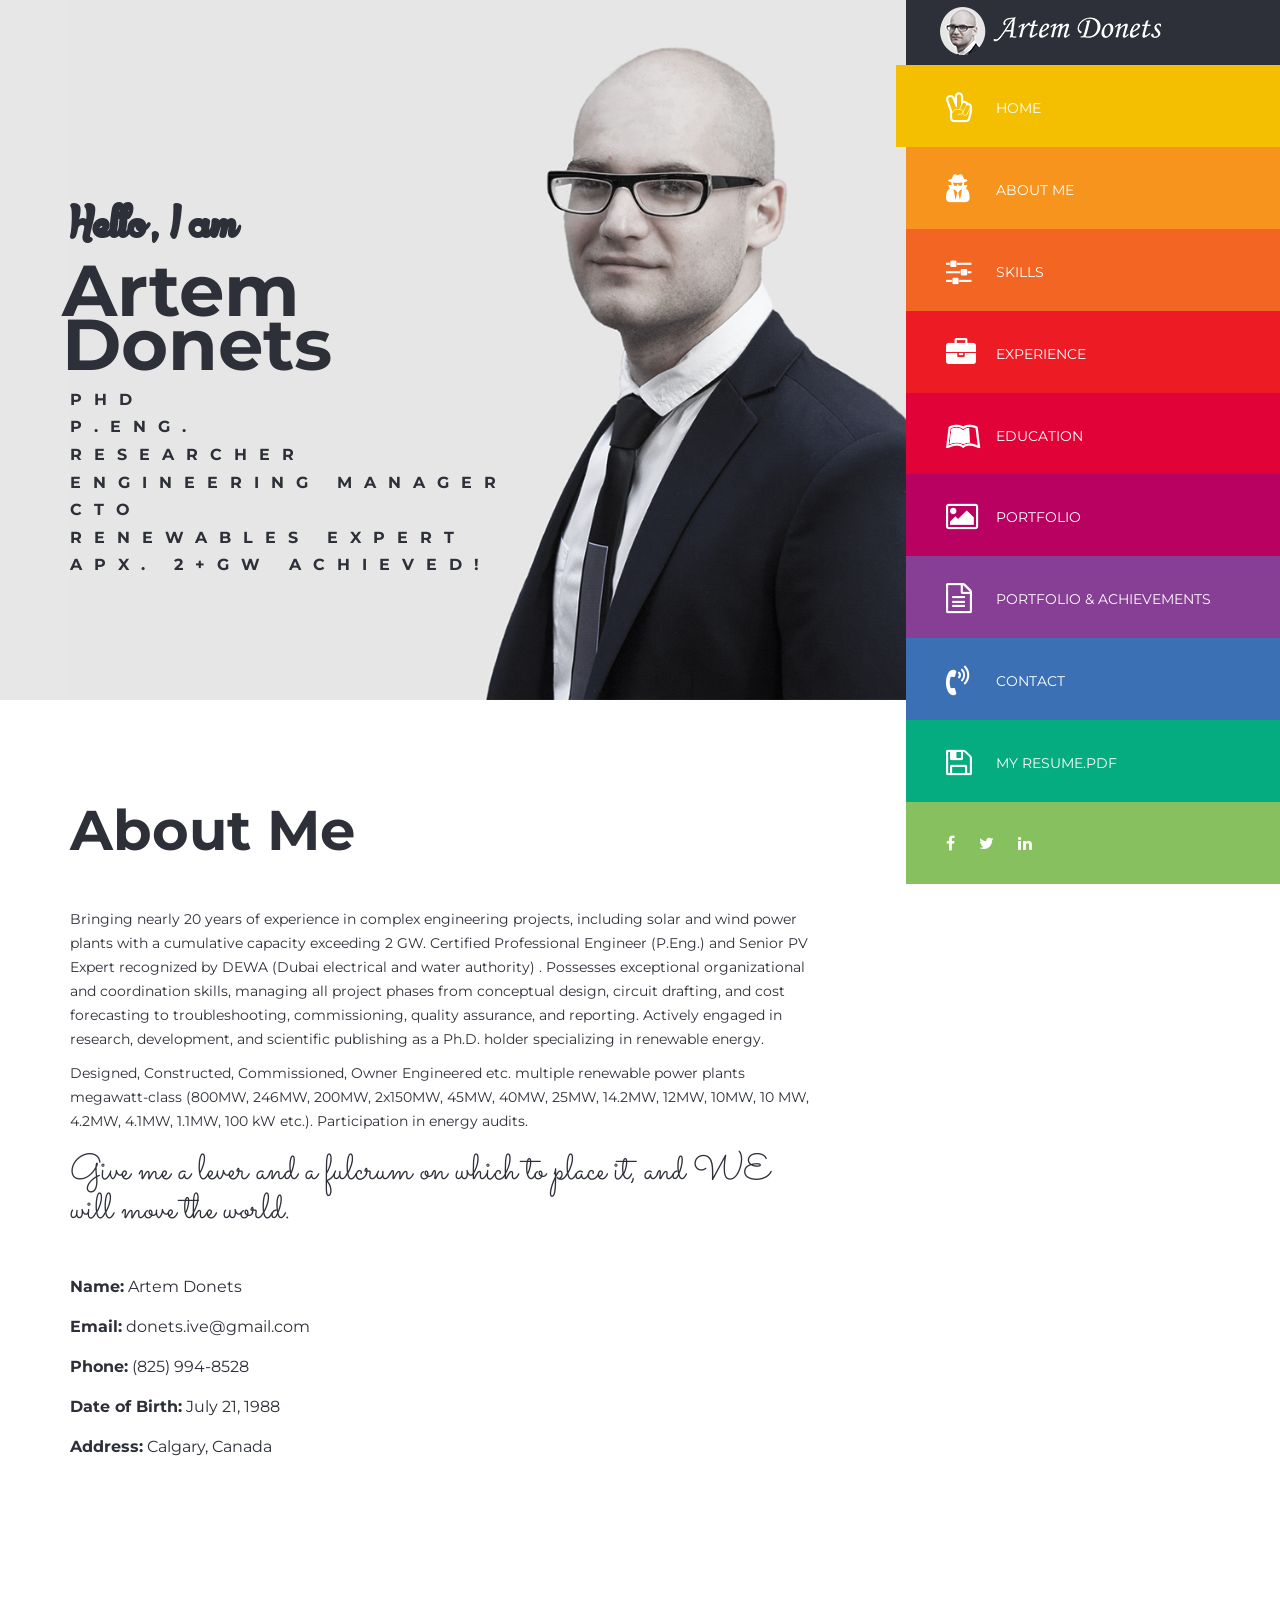
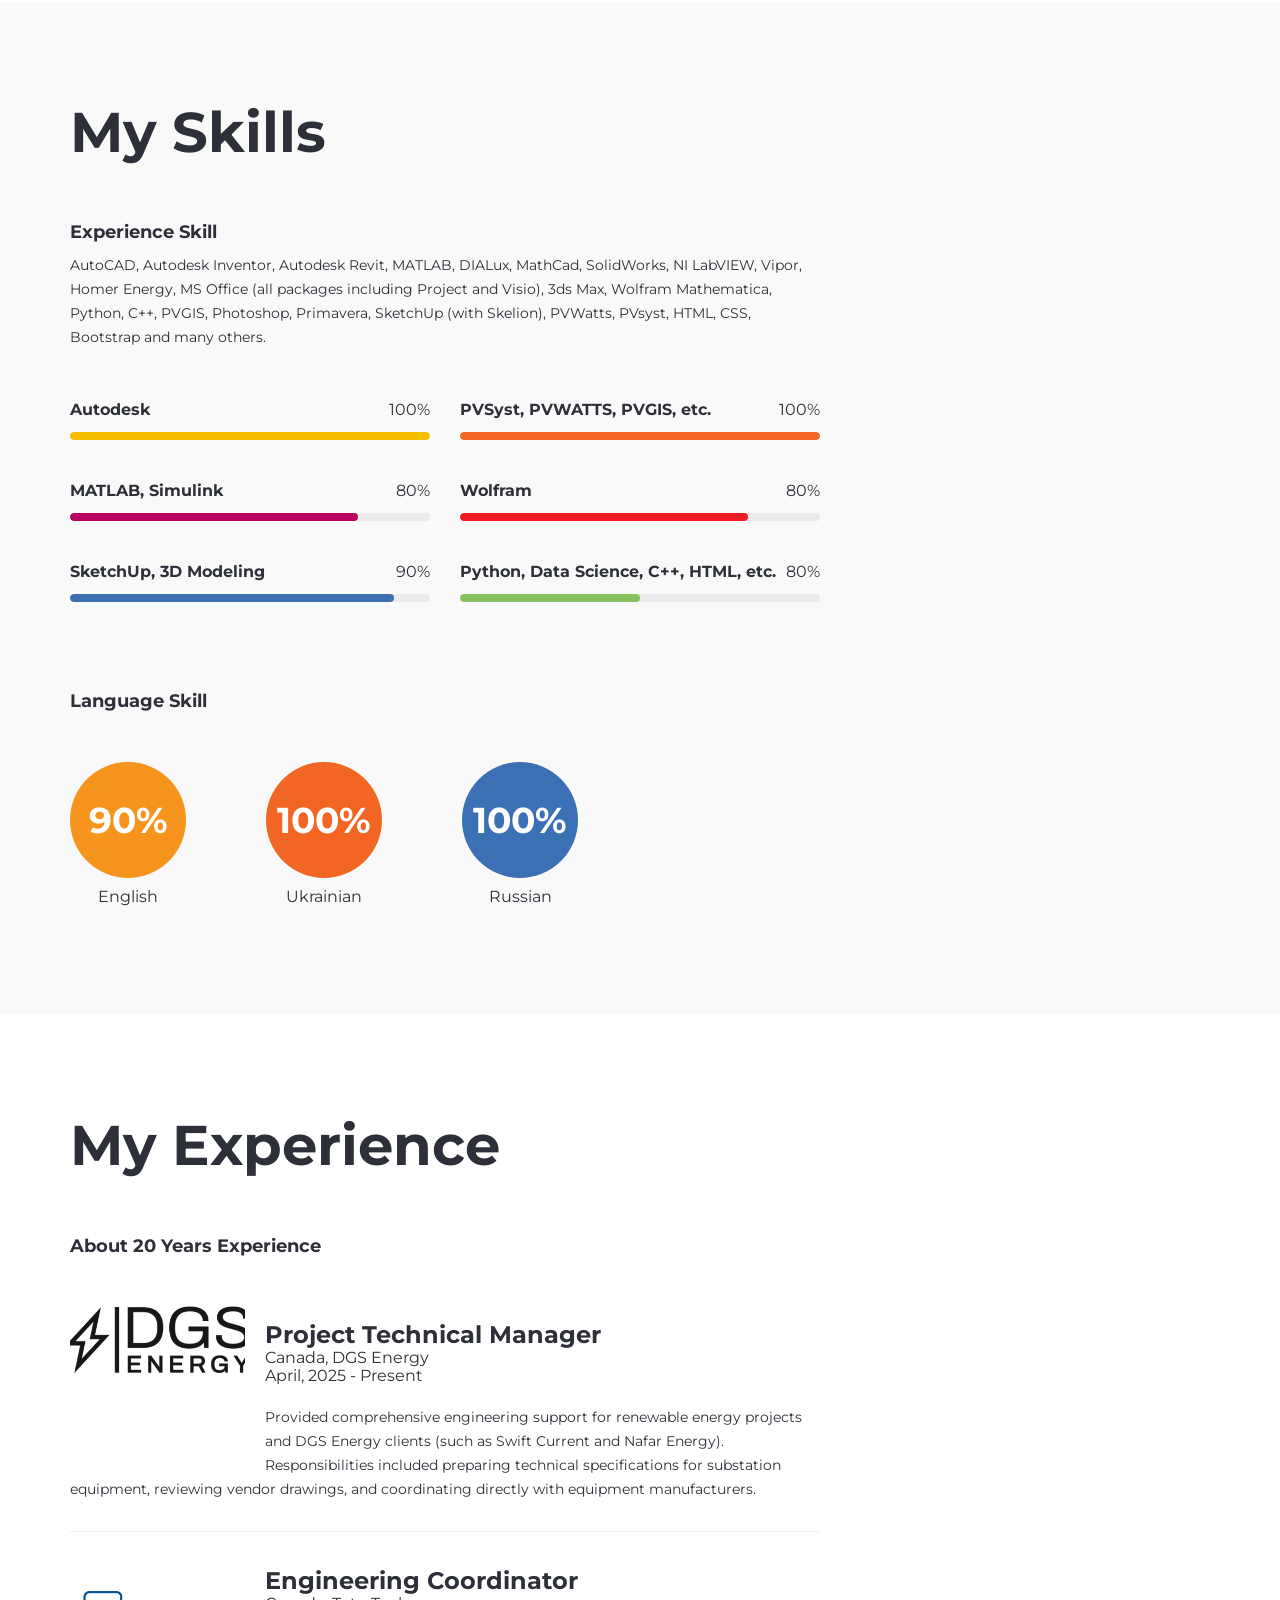
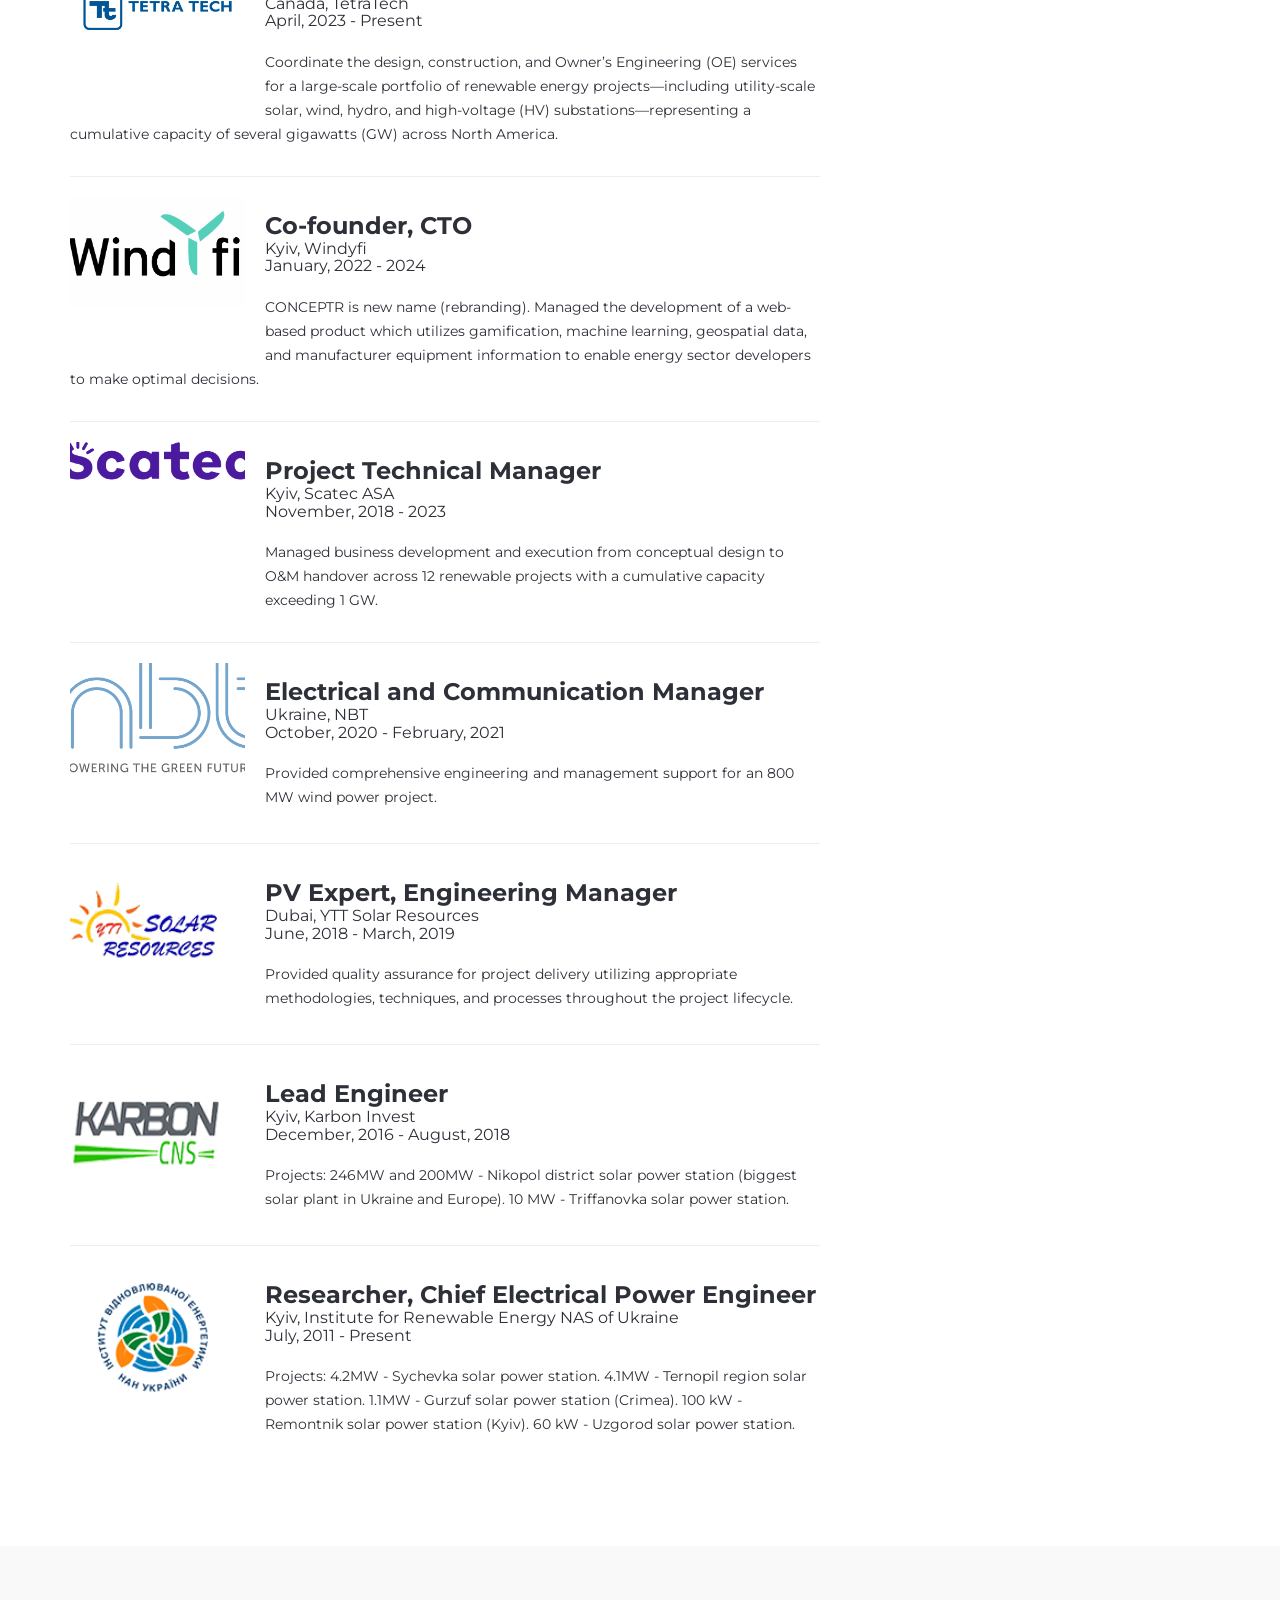
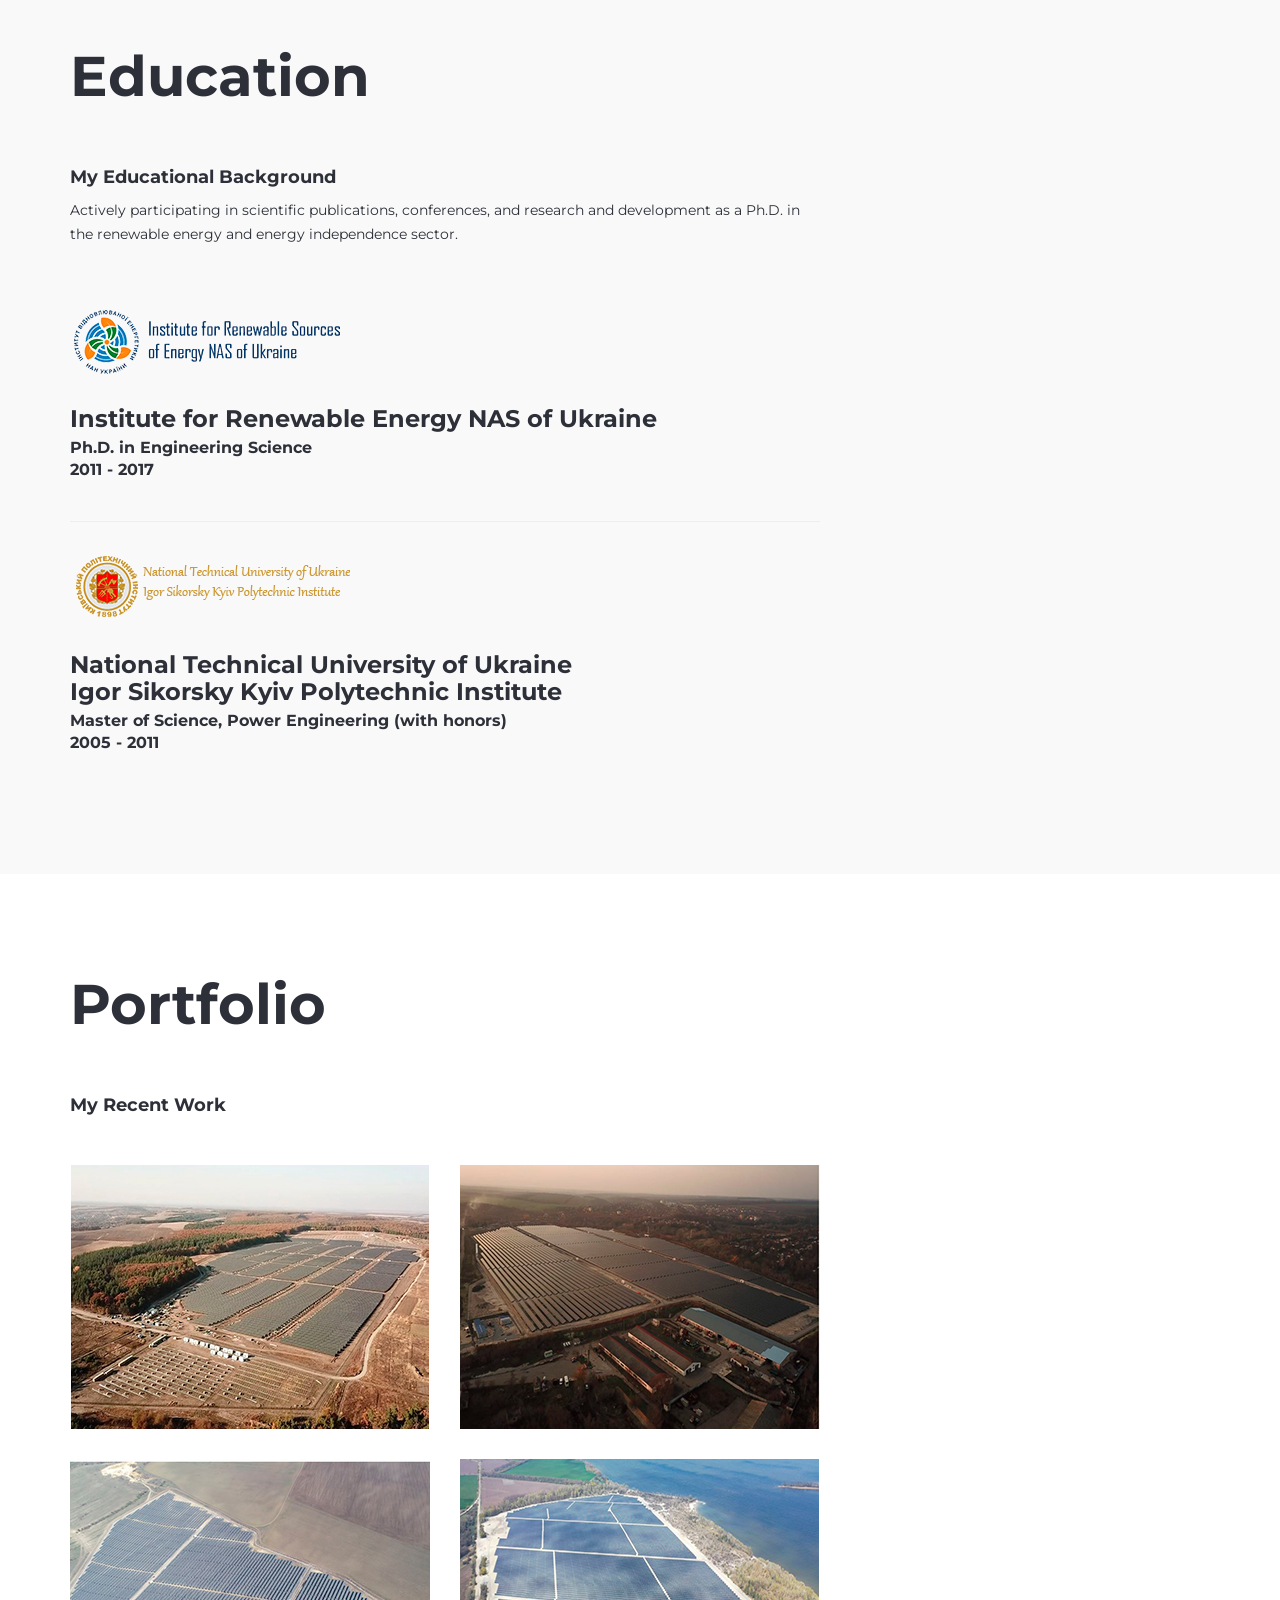
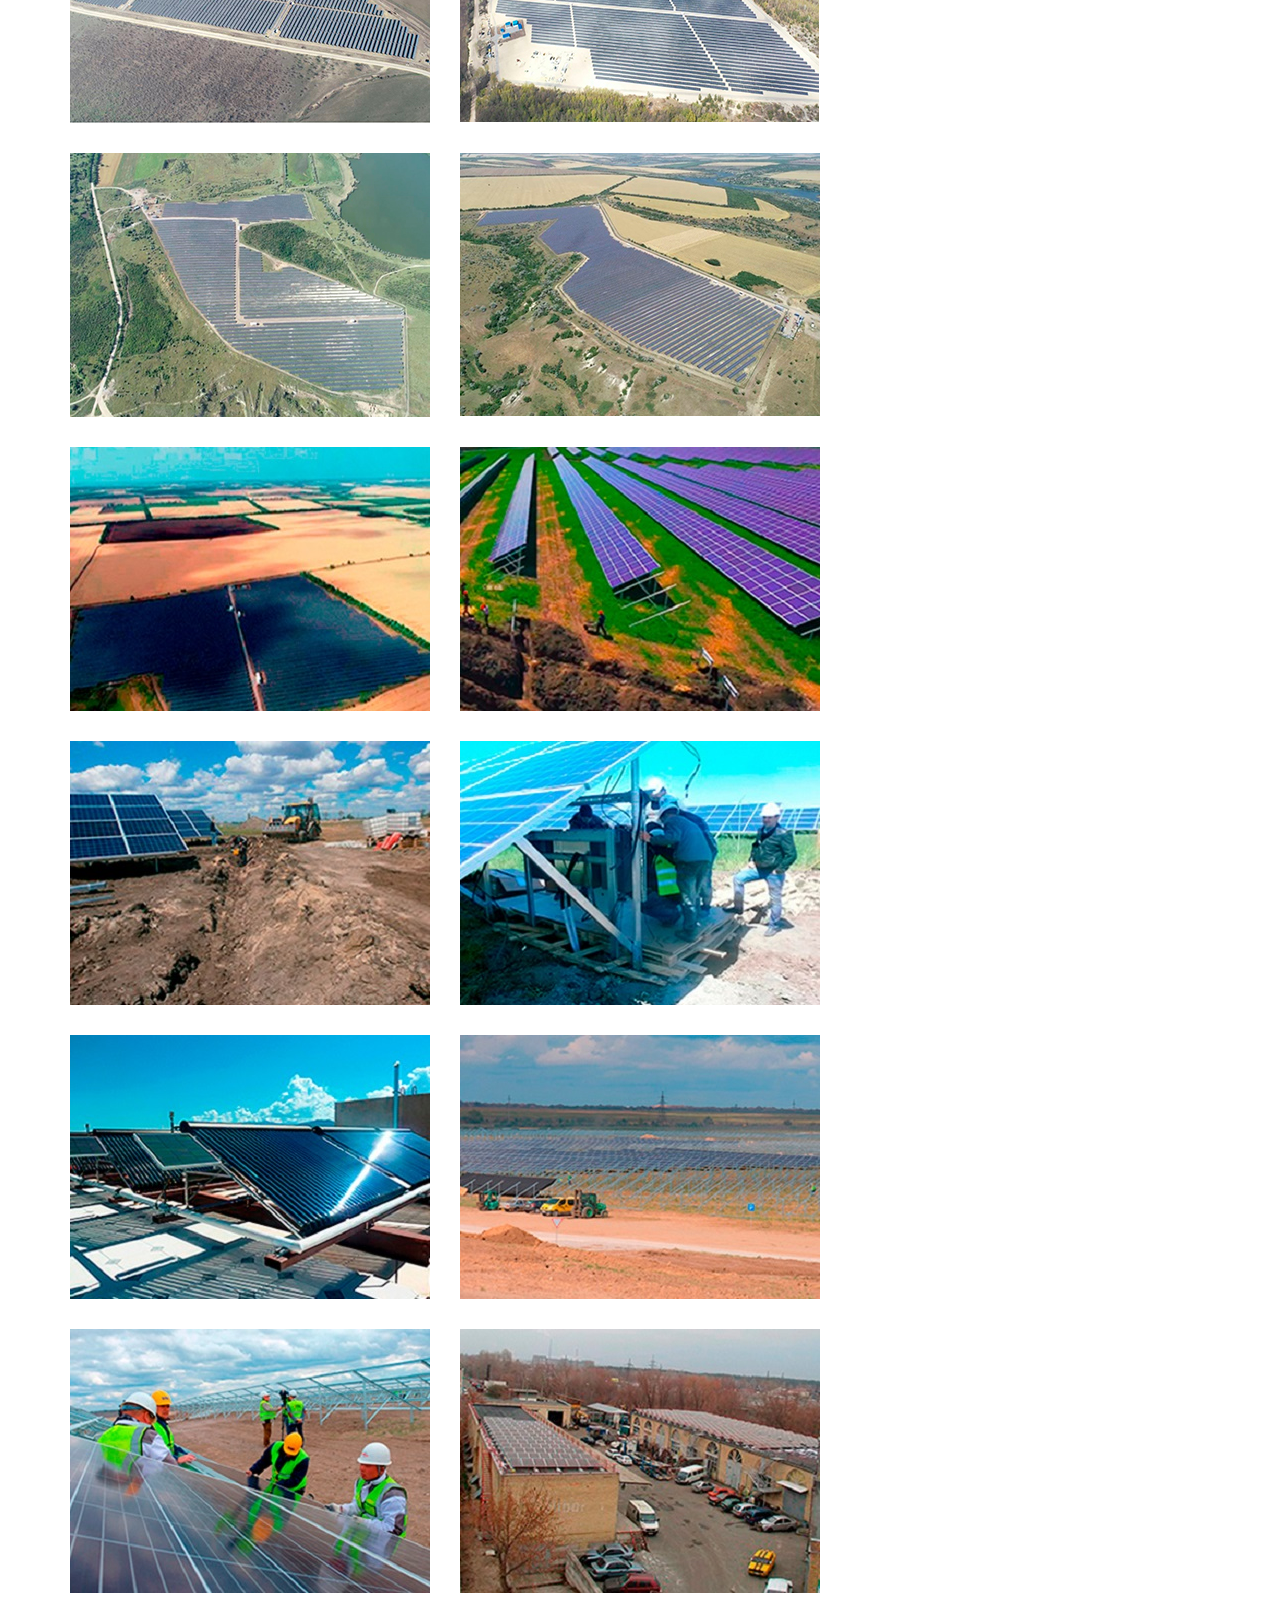
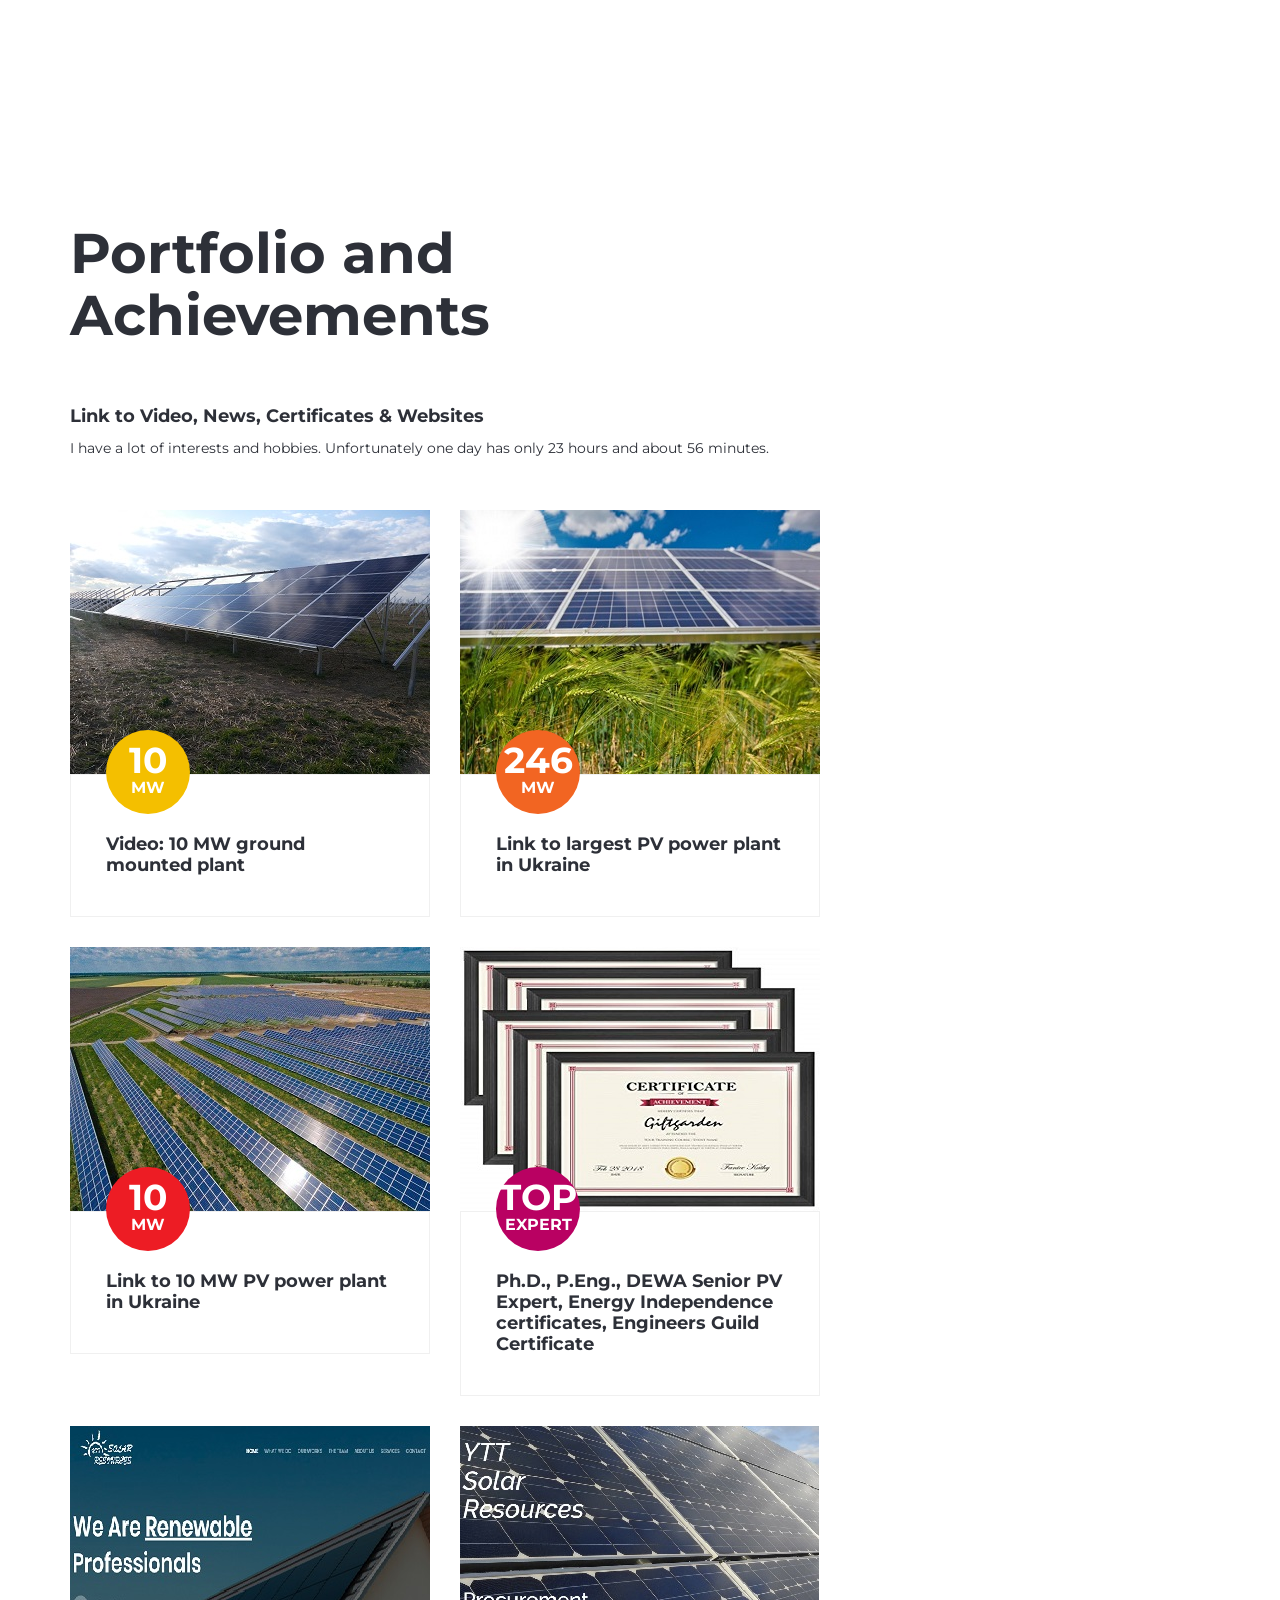
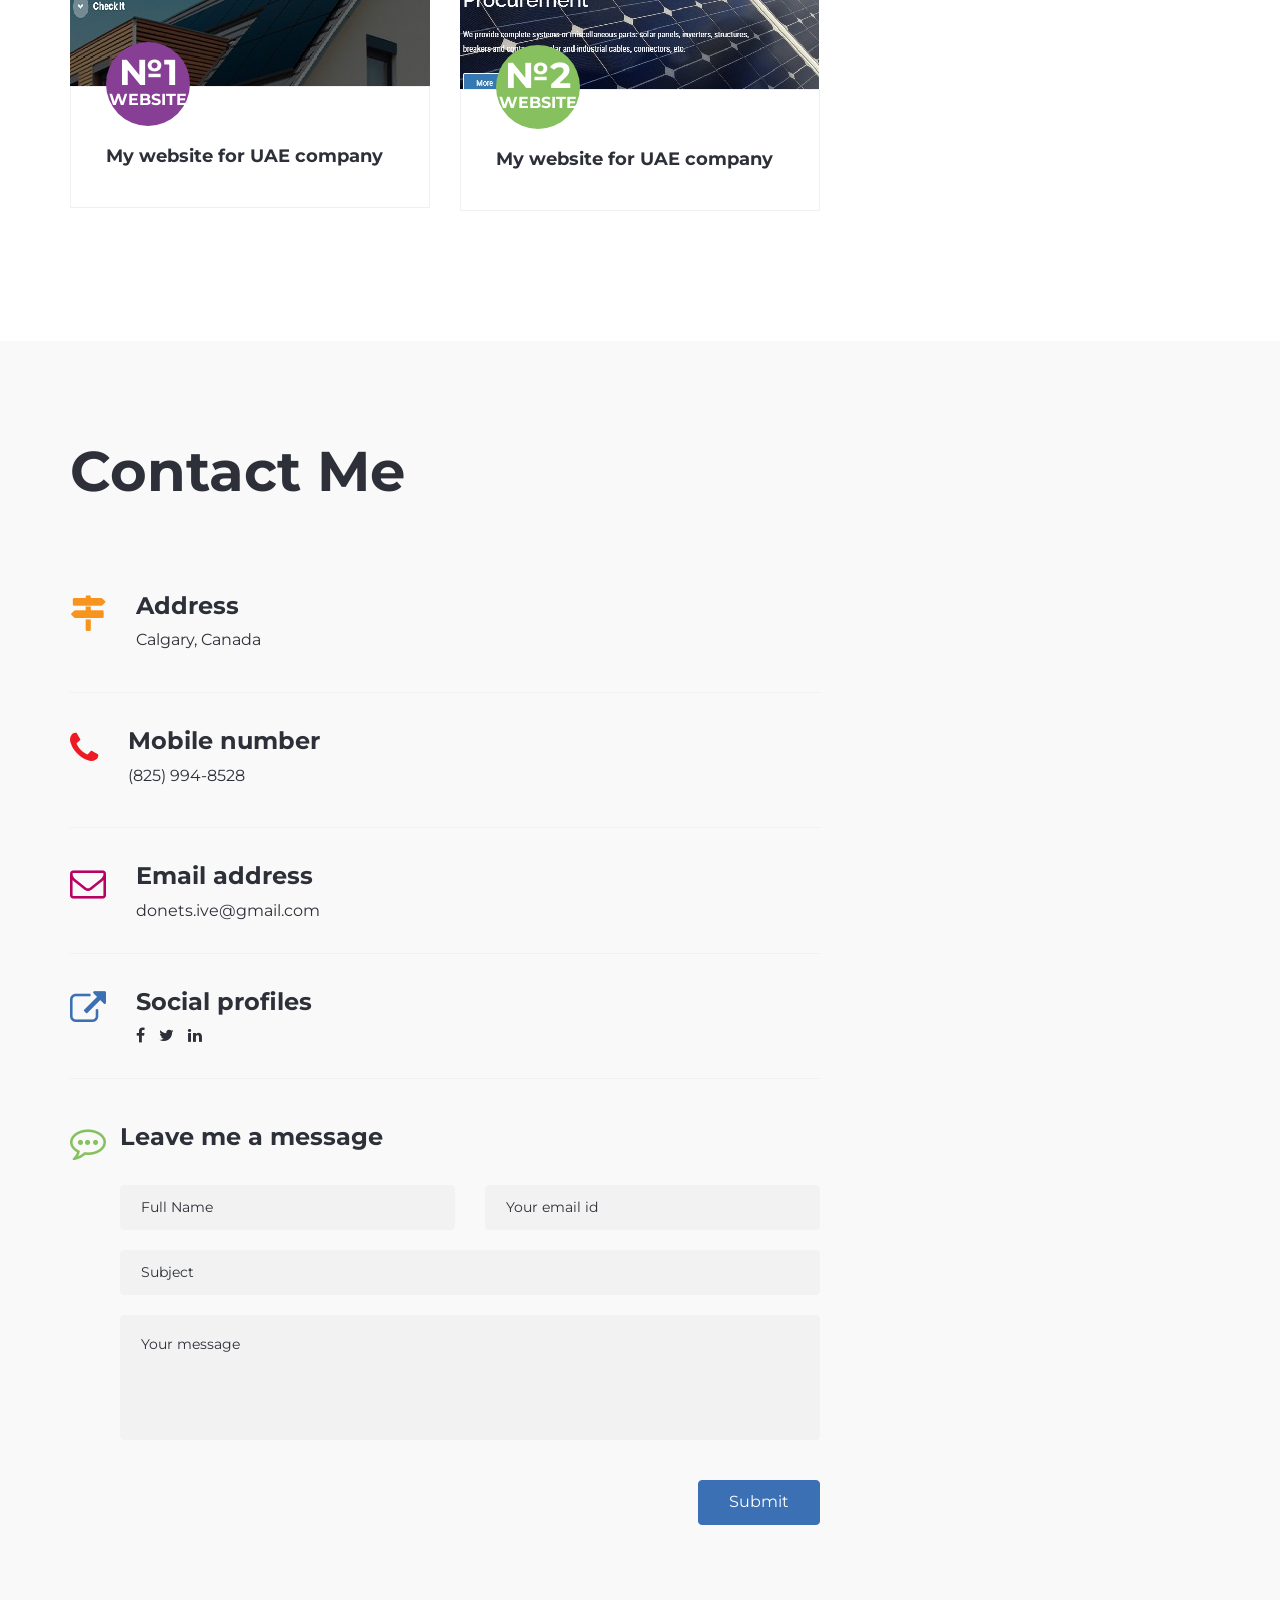
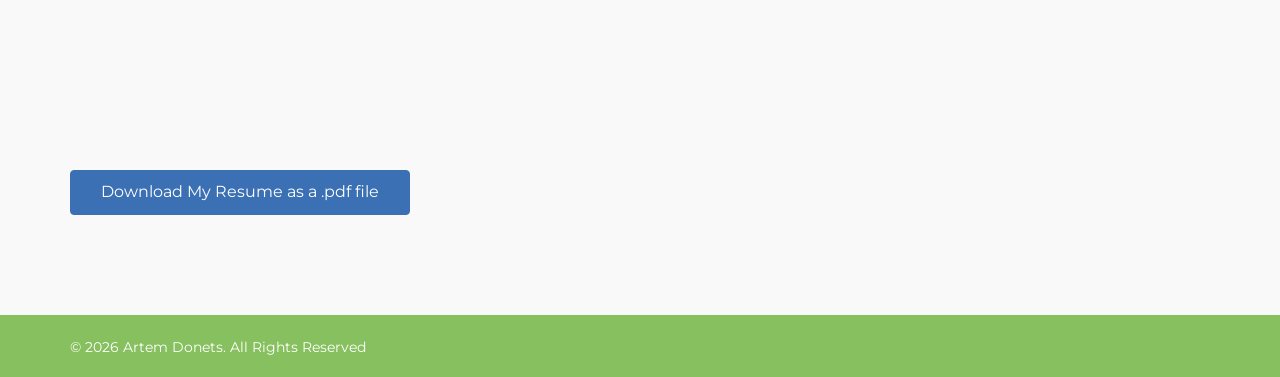
==== commit cd6995f3: "revised 2026" ====
--- a/index.html
+++ b/index.html
@@ -244,7 +244,7 @@
                                 </div>
                                 <div class="exprience-info">
                                     <h3>Project Technical Manager</h3>
-                                    <h5>Calgary, Canada<p>April, 2025 - Present</p></h5>
+                                    <h5>Canada, DGS Energy<p>April, 2025 - Present</p></h5>
     
                                     <p>Provided comprehensive engineering support for renewable energy projects and DGS Energy clients (such as Swift Current and Nafar Energy). Responsibilities included preparing technical specifications for substation equipment, reviewing vendor drawings, and coordinating directly with equipment manufacturers.</p>
                                 </div>                            
@@ -257,7 +257,7 @@
                                 </div>
                                 <div class="exprience-info">
                                     <h3>Engineering Coordinator</h3>
-                                    <h5>Calgary, Canada<p>April, 2023 - Present</p></h5>
+                                    <h5>Canada, TetraTech<p>April, 2023 - Present</p></h5>
     
                                     <p>Coordinate the design, construction, and Owner’s Engineering (OE) services for a large-scale portfolio of renewable energy projects—including utility-scale solar, wind, hydro, and high-voltage (HV) substations—representing a cumulative capacity of several gigawatts (GW) across North America.</p>
                                 </div>                            
@@ -270,7 +270,7 @@
                                 </div>
                                 <div class="exprience-info">
                                     <h3>Co-founder, CTO</h3>
-                                    <h5>Kyiv, Ukraine<p>January, 2022 - 2024</p></h5>
+                                    <h5>Kyiv, Windyfi<p>January, 2022 - 2024</p></h5>
     
                                     <p>CONCEPTR is new name (rebranding). Managed the development of a web-based product which utilizes gamification, machine learning, geospatial data, and manufacturer equipment information to enable energy sector developers to make optimal decisions.</p>
                                 </div>                            
